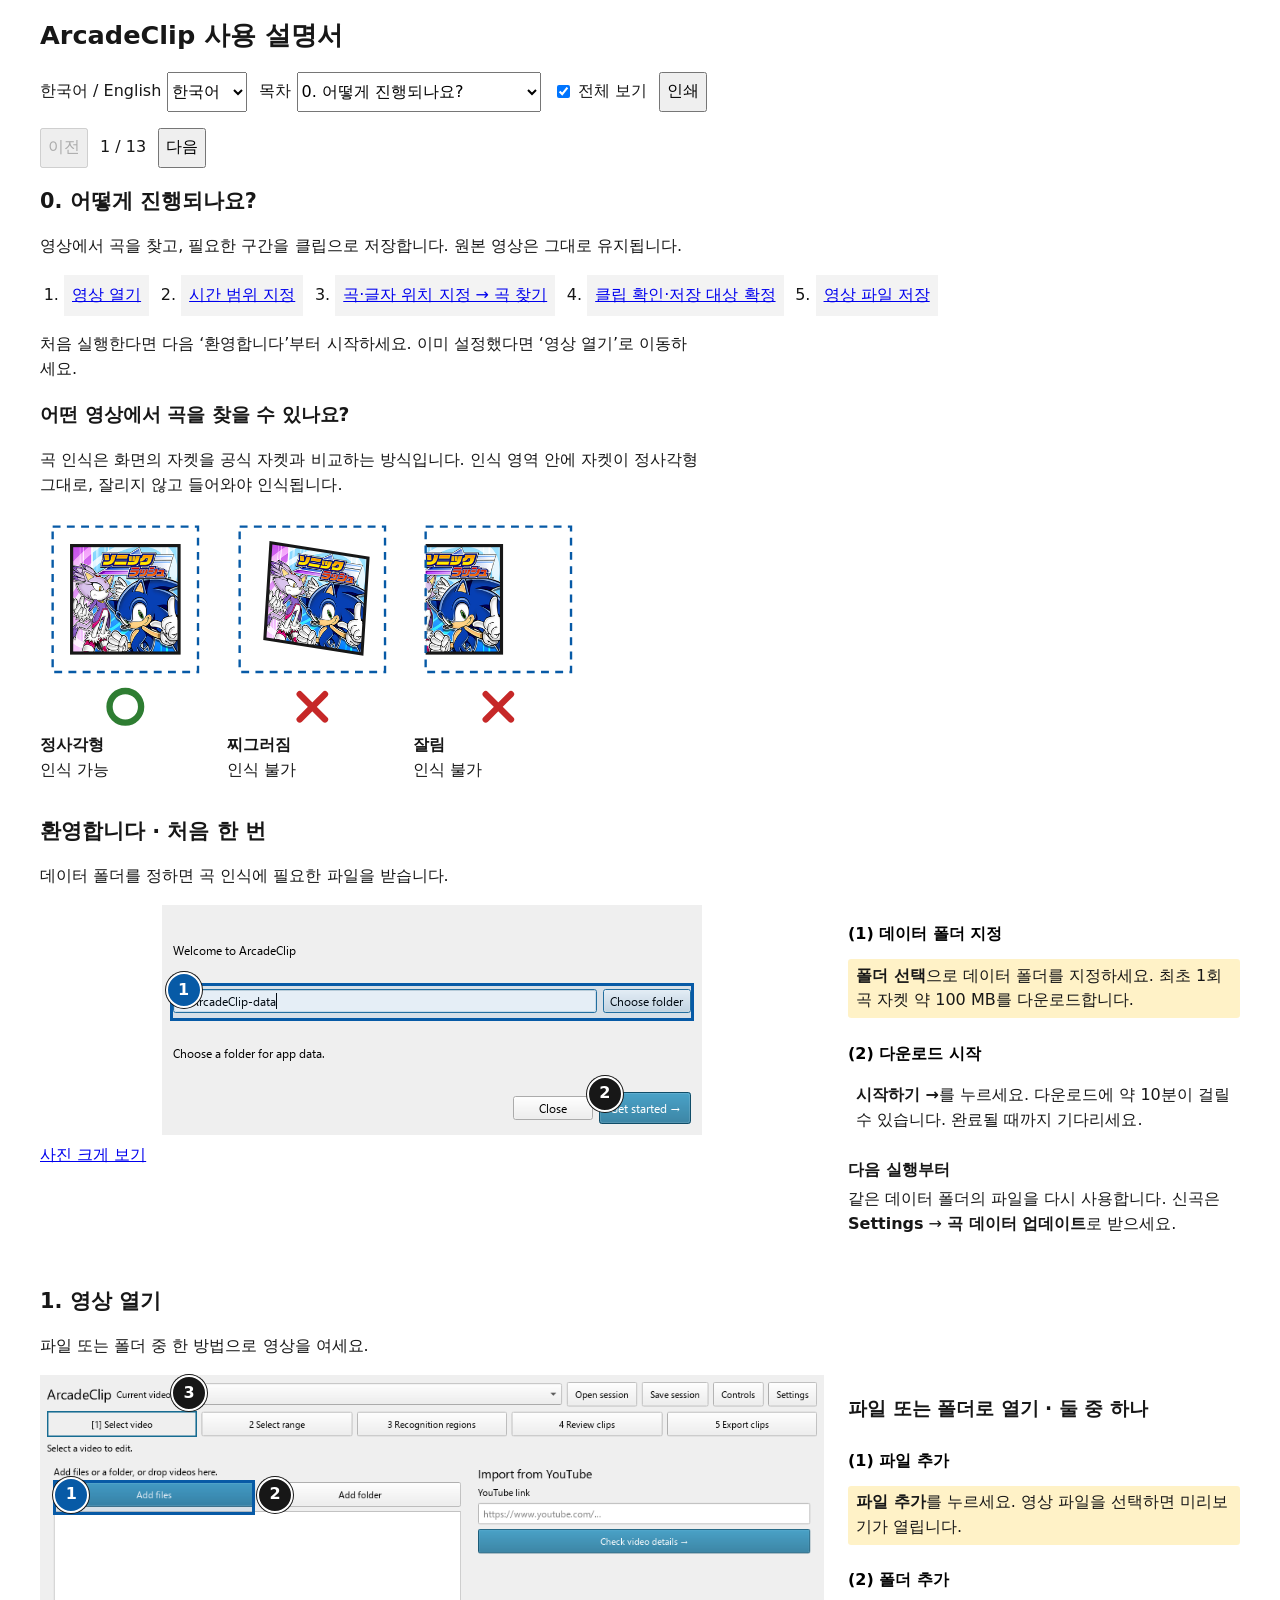
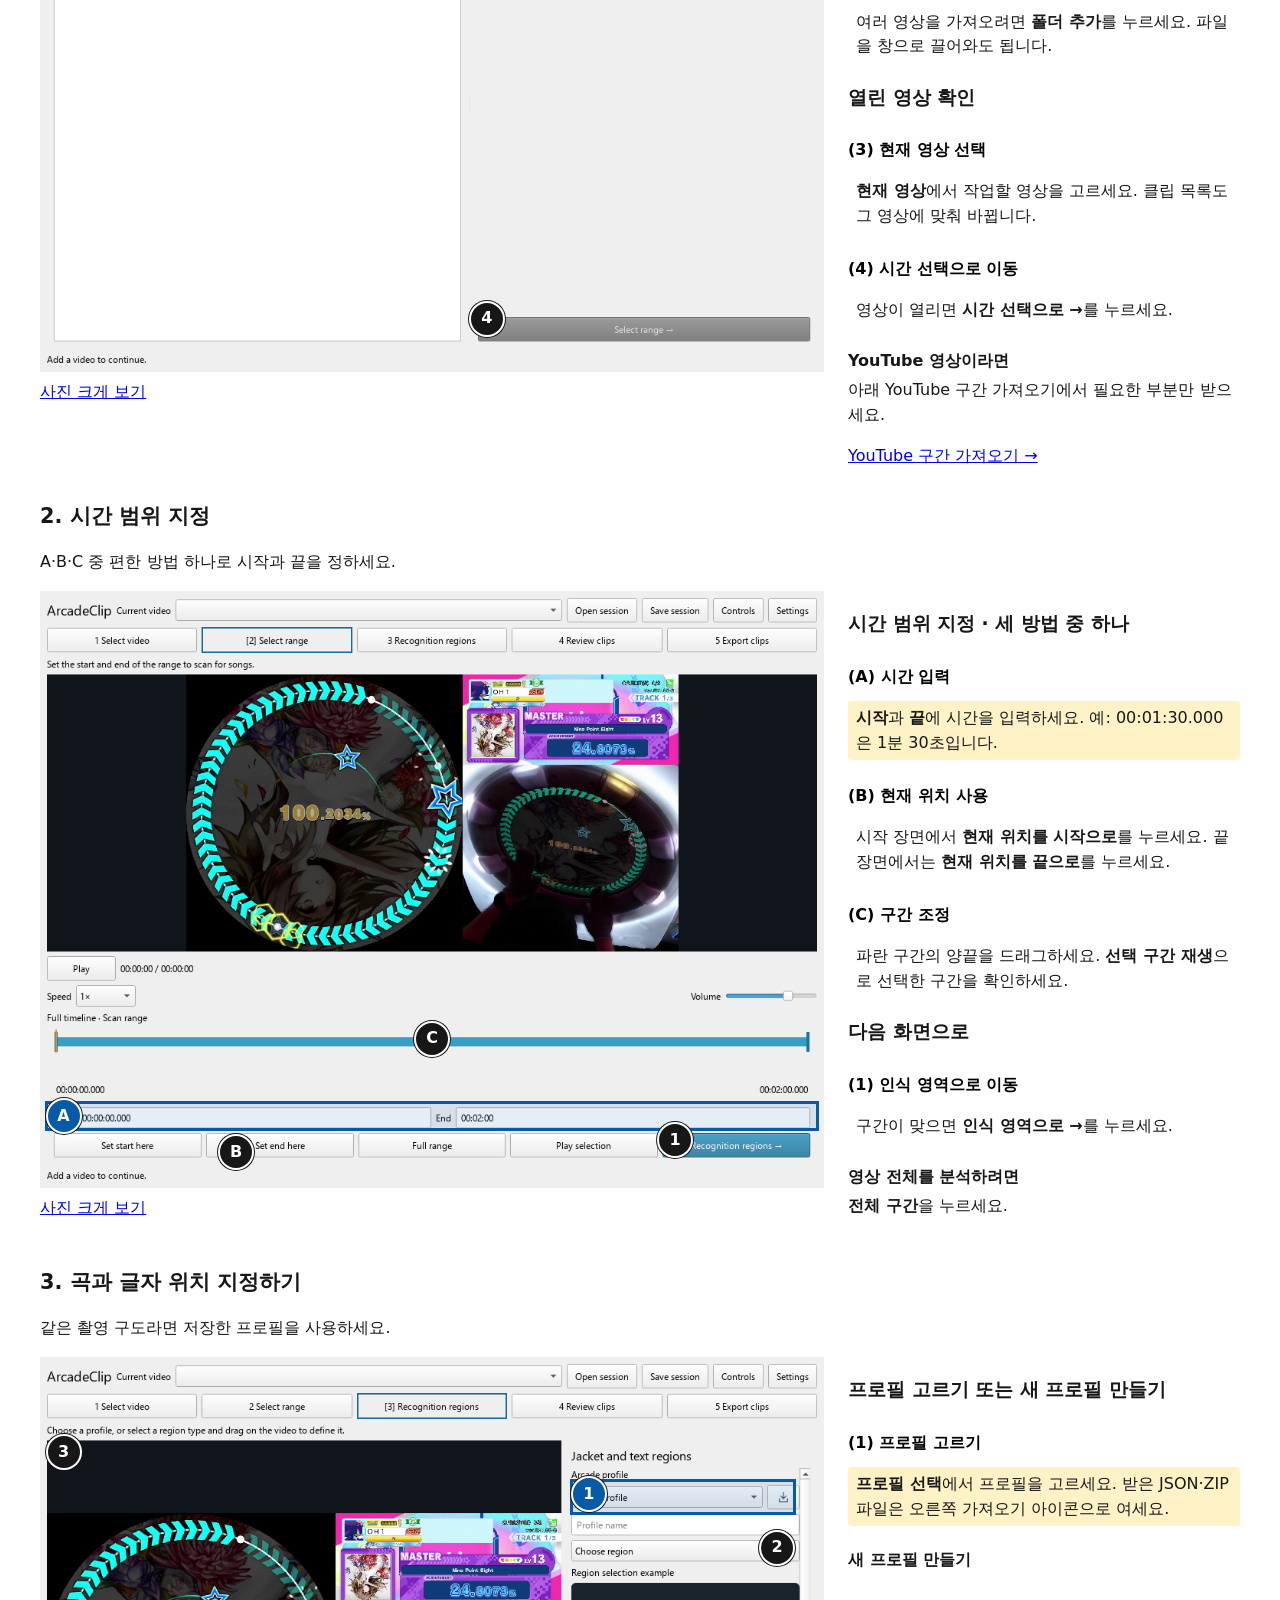
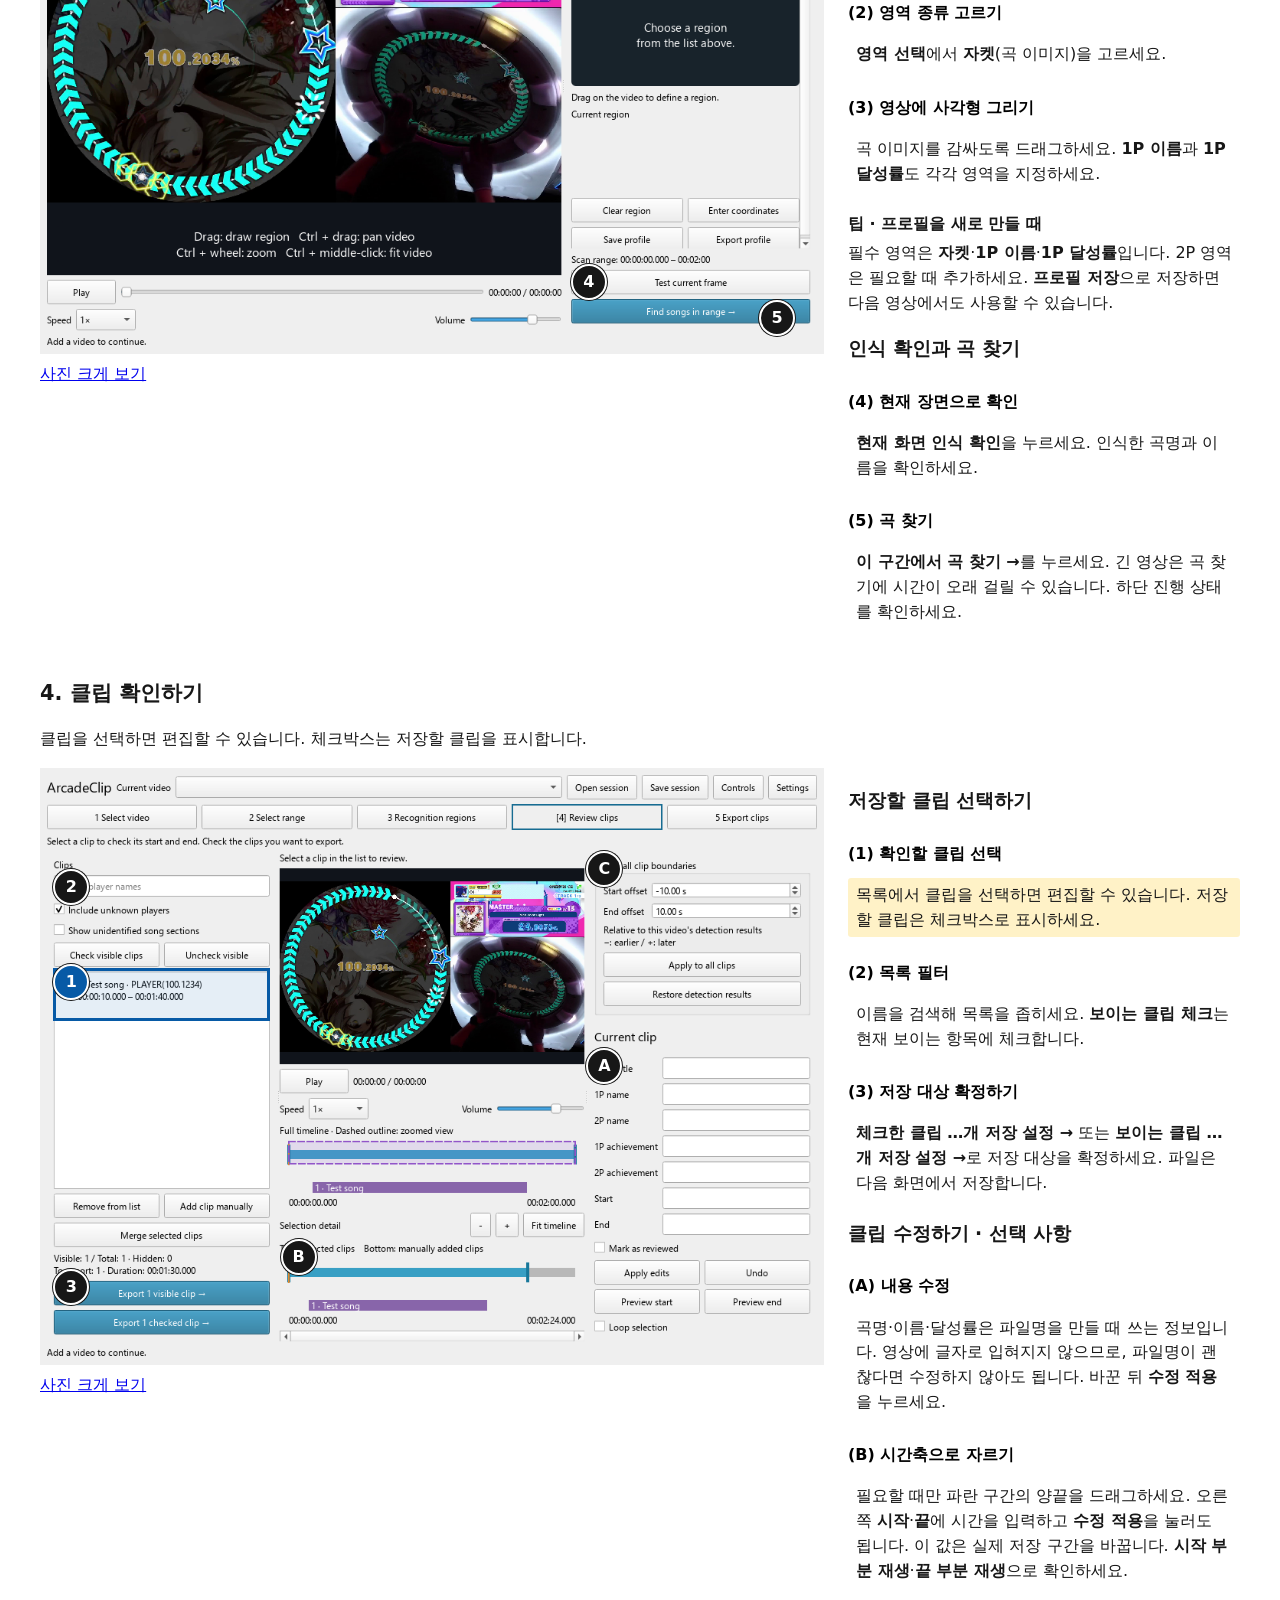
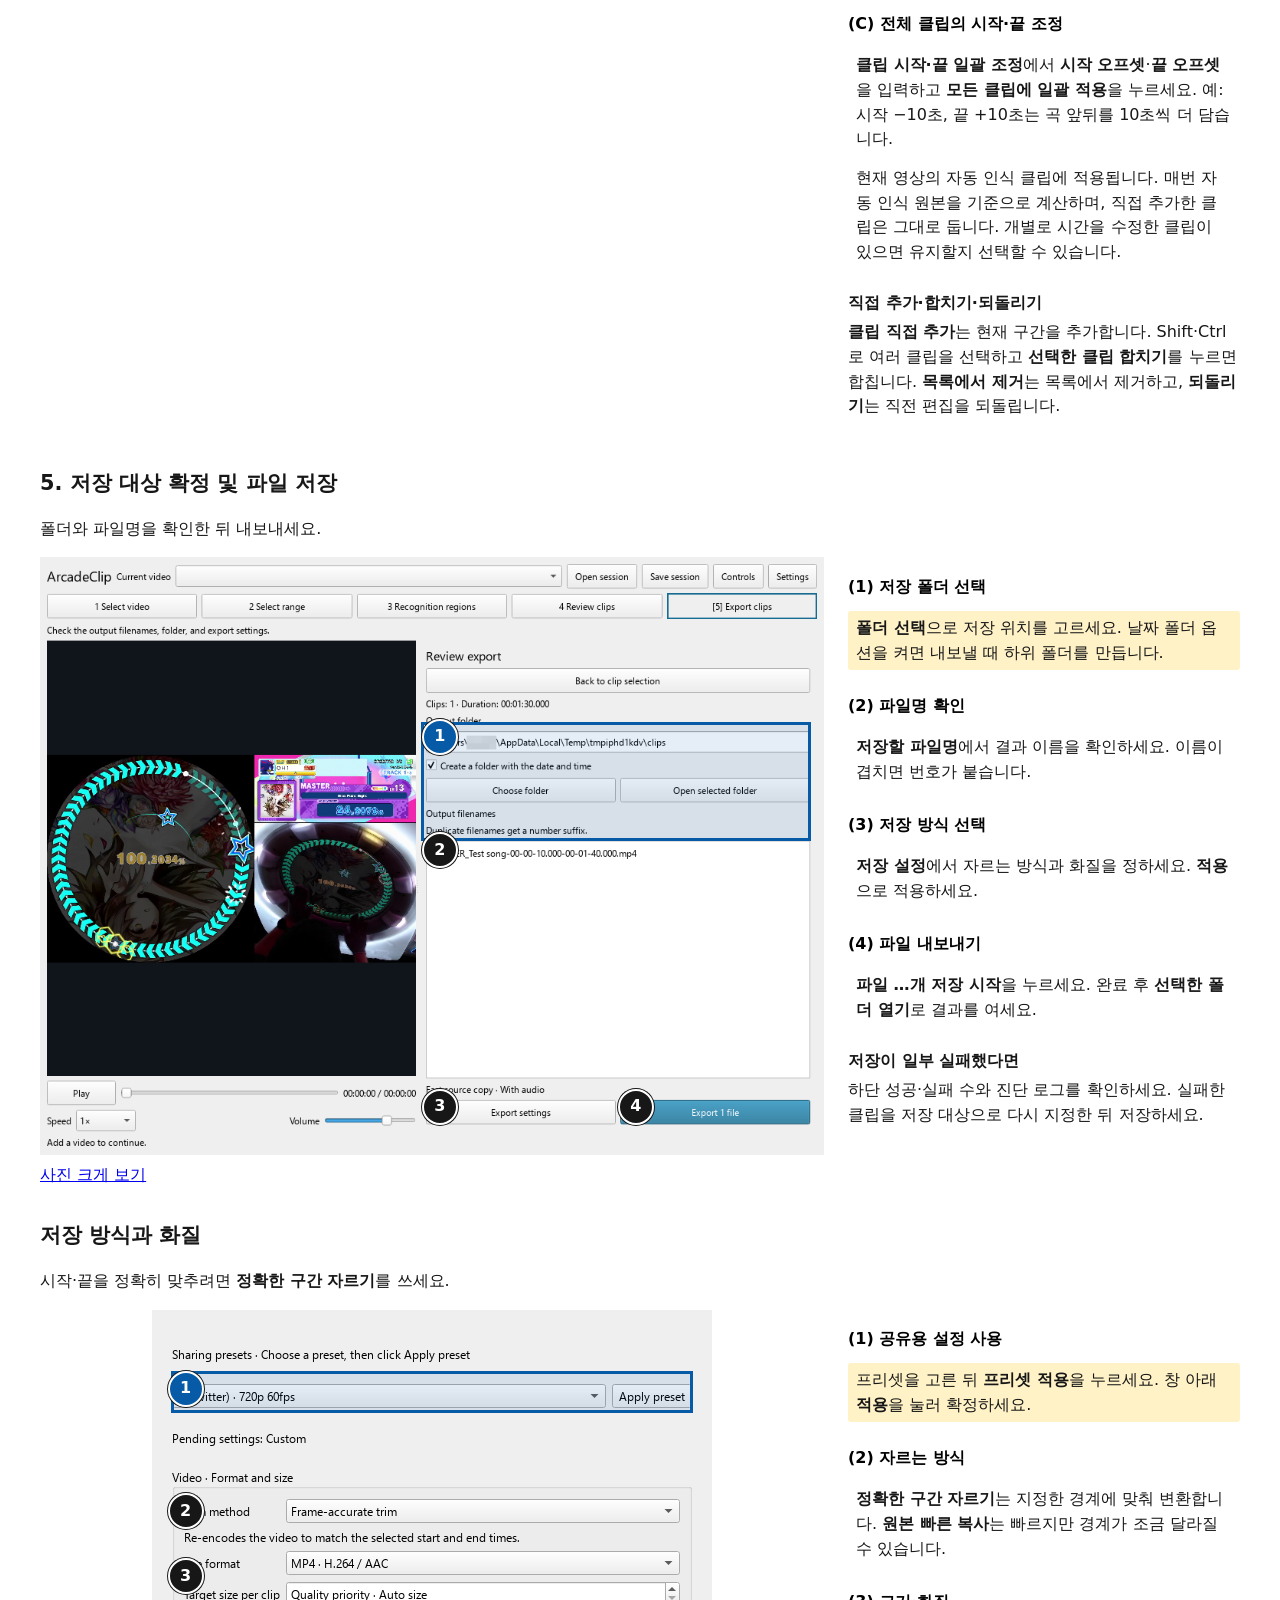
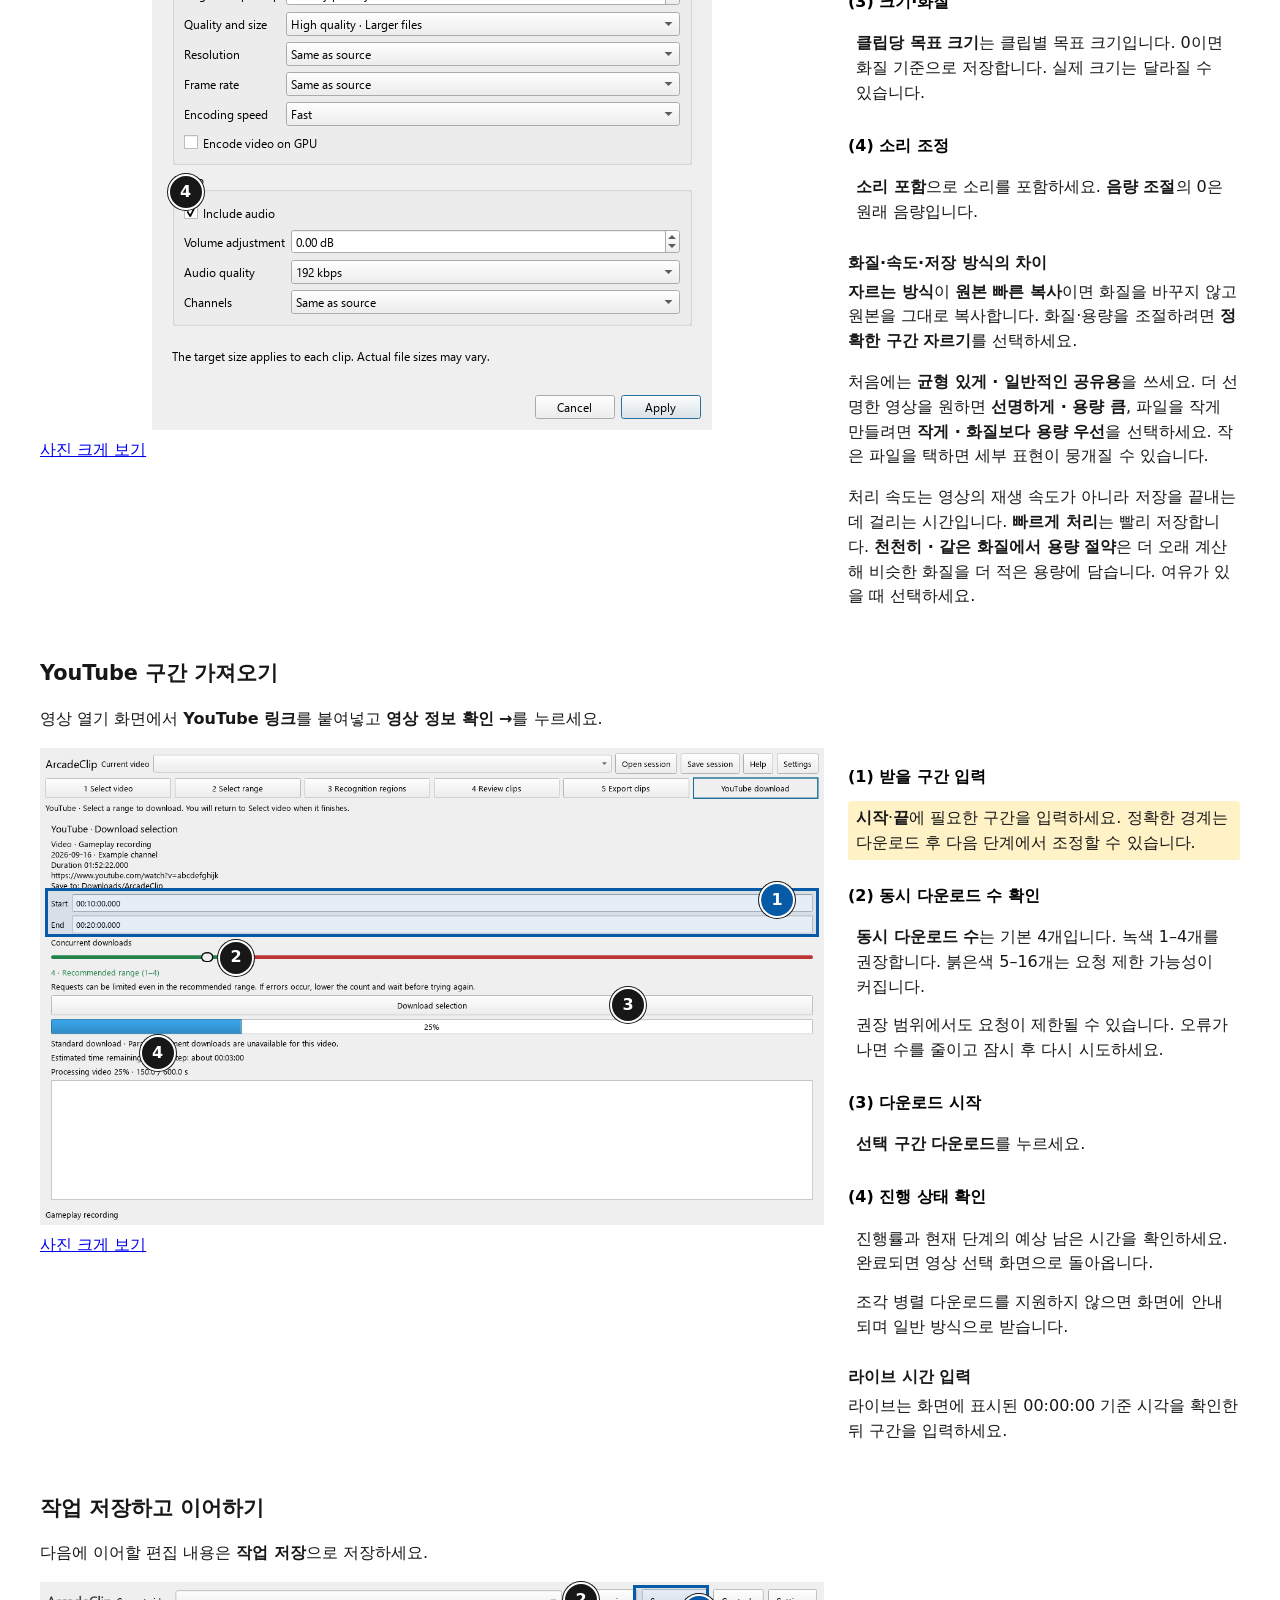
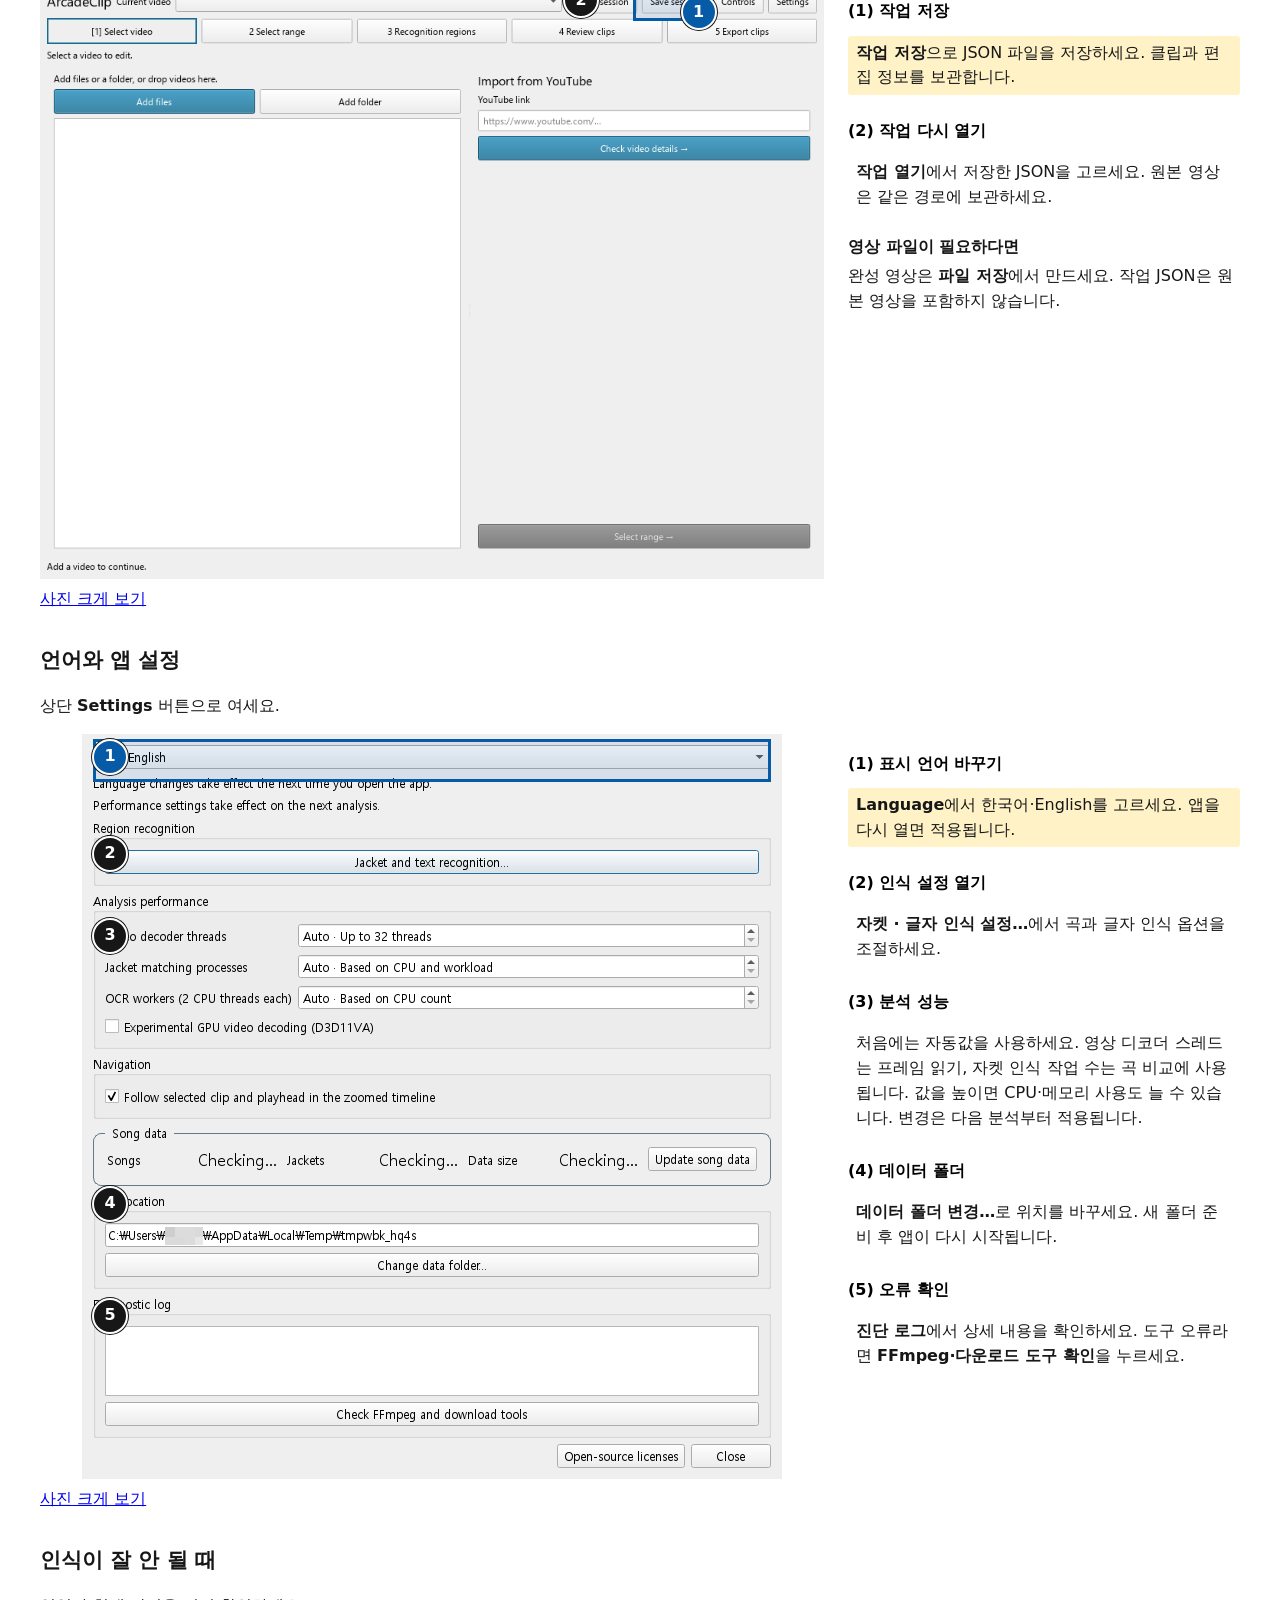
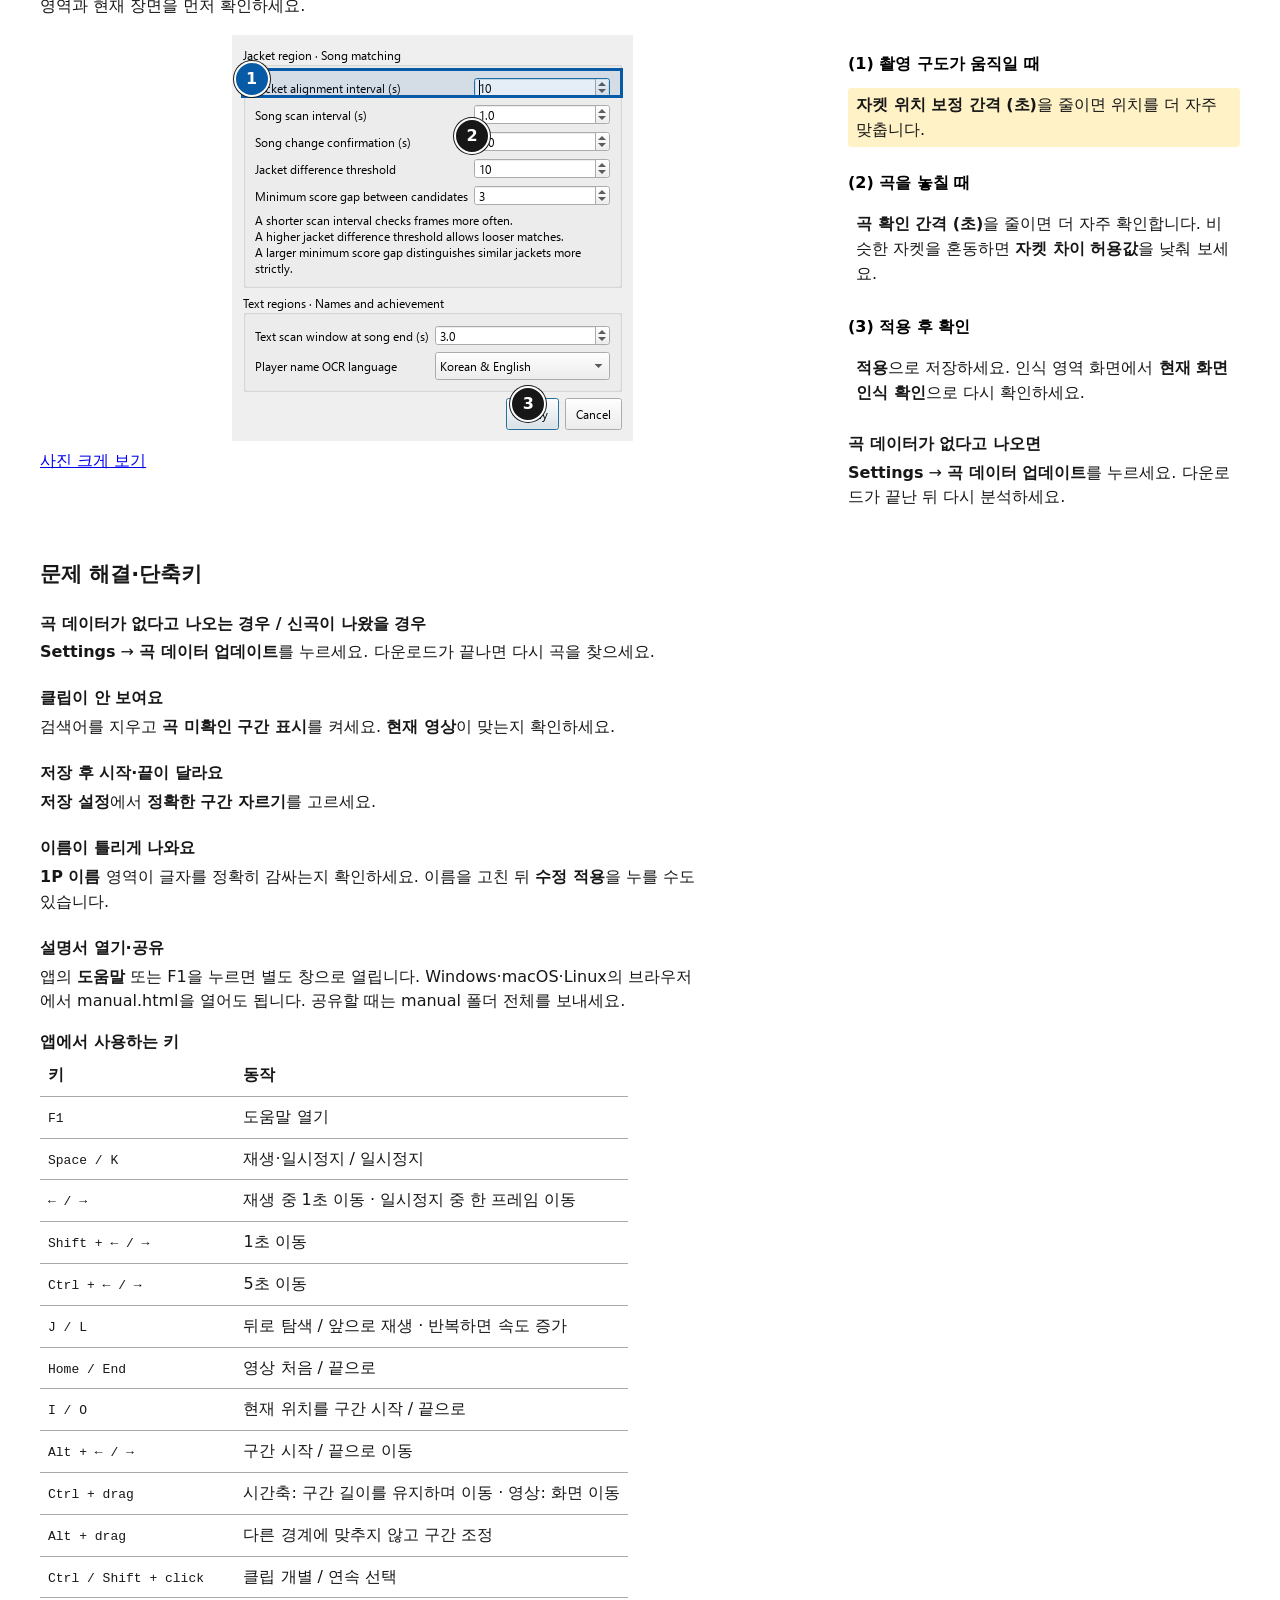
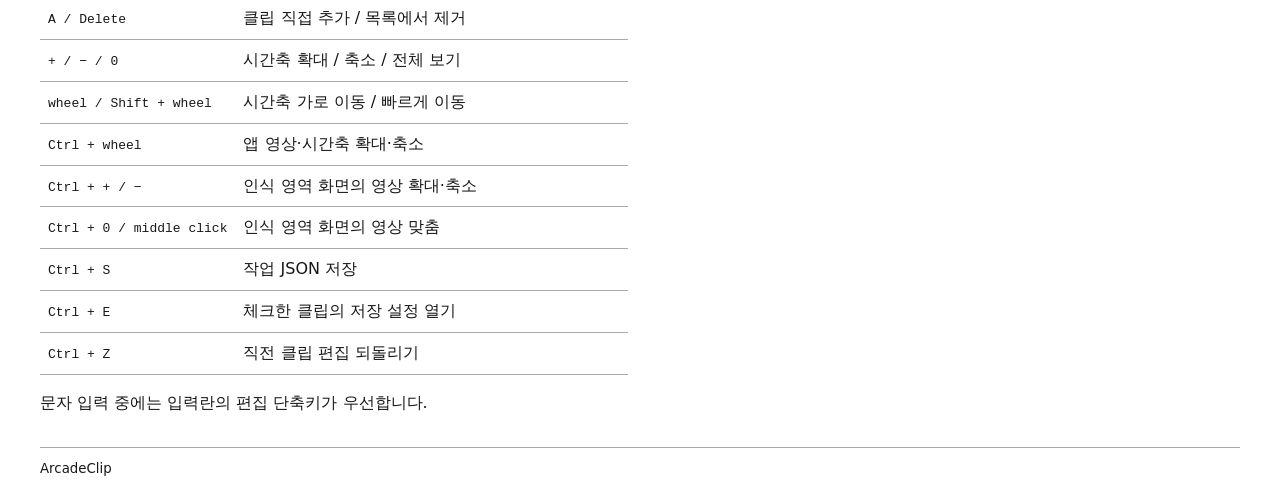
==== docs/manual/manual.html @ ce2447b6 "ArcadeClip: split a long maimai recording into one MP4 per song Finds each song by matching the jack" ====
<!doctype html><html lang="ko"><head><meta charset="utf-8"><meta name="viewport" content="width=device-width, initial-scale=1"><title>ArcadeClip 사용 설명서 / User guide</title><link rel="icon" href="icon.png"><link rel="stylesheet" href="guide.css"><script src="guide.js" defer></script></head><body>
<header><h1 data-ko="ArcadeClip 사용 설명서" data-en="ArcadeClip user guide">ArcadeClip 사용 설명서</h1>
<div id="tools" hidden><label>한국어 / English <select id="language"><option value="ko">한국어</option><option value="en">English</option></select></label> <label><span data-ko="목차" data-en="Contents">목차</span> <select id="topic"></select></label> <label><input type="checkbox" id="all" checked><span data-ko="전체 보기" data-en="Show all">전체 보기</span></label> <button id="print" data-ko="인쇄" data-en="Print">인쇄</button></div>
<nav id="navigation" hidden><button id="prev" data-ko="이전" data-en="Previous">이전</button> <span id="progress" aria-live="polite"></span> <button id="next" data-ko="다음" data-en="Next">다음</button></nav></header>
<noscript><p>한국어 설명 뒤에 English guide가 이어집니다. / The English guide follows the Korean guide.</p></noscript><main>
<section lang="ko" id="ko" aria-label="한국어 설명서">
<article id="ko-overview" data-topic="overview"><h2 tabindex="-1">0. 어떻게 진행되나요?</h2><p>영상에서 곡을 찾고, 필요한 구간을 클립으로 저장합니다. 원본 영상은 그대로 유지됩니다.</p><ol class="flow">
<li><a data-topic-link="video" href="#ko/video/1">영상 열기</a></li>
<li><a data-topic-link="range" href="#ko/range/1">시간 범위 지정</a></li>
<li><a data-topic-link="regions" href="#ko/regions/1">곡·글자 위치 지정 → 곡 찾기</a></li>
<li><a data-topic-link="review" href="#ko/review/1">클립 확인·저장 대상 확정</a></li>
<li><a data-topic-link="export" href="#ko/export/1">영상 파일 저장</a></li>
</ol><p>처음 실행한다면 다음 ‘환영합니다’부터 시작하세요. 이미 설정했다면 ‘영상 열기’로 이동하세요.</p>
<h3>어떤 영상에서 곡을 찾을 수 있나요?</h3>
<p>곡 인식은 화면의 자켓을 공식 자켓과 비교하는 방식입니다. 인식 영역 안에 자켓이 정사각형 그대로, 잘리지 않고 들어와야 인식됩니다.</p>
<ul class="cases">
<li><figure><svg viewBox="0 0 108 136" role="img" aria-labelledby="ko-fit-title"><title id="ko-fit-title">인식 영역 안에 정사각형으로 들어온 자켓</title><rect x="8" y="8" width="92" height="92" fill="none" stroke="#075aa6" stroke-width="1.5" stroke-dasharray="5 4"/><image href="jacket-example.png" x="20" y="20" width="68" height="68"/><rect x="20" y="20" width="68" height="68" fill="none" stroke="#171717" stroke-width="2"/><circle cx="54" cy="122" r="10" fill="none" stroke="#2e7d32" stroke-width="4"/></svg><figcaption><b>정사각형</b>인식 가능</figcaption></figure></li>
<li><figure><svg viewBox="0 0 108 136" role="img" aria-labelledby="ko-skew-title"><title id="ko-skew-title">가로세로 비율이 맞지 않아 찌그러진 자켓</title><rect x="8" y="8" width="92" height="92" fill="none" stroke="#075aa6" stroke-width="1.5" stroke-dasharray="5 4"/><g transform="matrix(0.96 0.15 -0.06 0.95 8 -6)"><image href="jacket-example.png" x="22" y="22" width="64" height="64" preserveAspectRatio="none"/><rect x="22" y="22" width="64" height="64" fill="none" stroke="#171717" stroke-width="2"/></g><g stroke="#c62828" stroke-width="4" stroke-linecap="round"><line x1="46" y1="114" x2="62" y2="130"/><line x1="62" y1="114" x2="46" y2="130"/></g></svg><figcaption><b>찌그러짐</b>인식 불가</figcaption></figure></li>
<li><figure><svg viewBox="0 0 108 136" role="img" aria-labelledby="ko-cut-title"><title id="ko-cut-title">인식 영역 밖으로 나가 잘린 자켓</title><defs><clipPath id="ko-region-clip"><rect x="8" y="8" width="92" height="92"/></clipPath></defs><g clip-path="url(#ko-region-clip)"><image href="jacket-example.png" x="-12" y="20" width="68" height="68"/><rect x="-12" y="20" width="68" height="68" fill="none" stroke="#171717" stroke-width="2"/></g><rect x="8" y="8" width="92" height="92" fill="none" stroke="#075aa6" stroke-width="1.5" stroke-dasharray="5 4"/><g stroke="#c62828" stroke-width="4" stroke-linecap="round"><line x1="46" y1="114" x2="62" y2="130"/><line x1="62" y1="114" x2="46" y2="130"/></g></svg><figcaption><b>잘림</b>인식 불가</figcaption></figure></li>
</ul></article>
<article id="ko-welcome" data-topic="welcome"><h2 tabindex="-1">환영합니다 · 처음 한 번</h2><p>데이터 폴더를 정하면 곡 인식에 필요한 파일을 받습니다.</p><div class="walkthrough"><figure><div class="shot" style="max-width:540px"><img src="images/welcome.png" width="540" height="230" alt="환영합니다 · 처음 한 번 — English UI"><div class="highlight" hidden aria-hidden="true"></div>
<a class="hotspot" href="#ko-welcome-1" data-point="1" data-box="2,35,96,14" style="left:4%;top:37%" aria-label="1. 데이터 폴더 지정">1</a>
<a class="hotspot" href="#ko-welcome-2" data-point="2" data-box="80,80,18,16" style="left:82%;top:82%" aria-label="2. 다운로드 시작">2</a>
</div><figcaption><a href="images/welcome.png" target="_blank" rel="noopener">사진 크게 보기</a></figcaption></figure><div class="instructions">
<section class="point" id="ko-welcome-1"><button class="point-select" data-point="1">(1) 데이터 폴더 지정</button><p><b data-msgid="폴더 선택">폴더 선택</b>으로 데이터 폴더를 지정하세요. 최초 1회 곡 자켓 약 100 MB를 다운로드합니다.</p></section>
<section class="point" id="ko-welcome-2"><button class="point-select" data-point="2">(2) 다운로드 시작</button><p><b data-msgid="시작하기 →">시작하기 →</b>를 누르세요. 다운로드에 약 10분이 걸릴 수 있습니다. 완료될 때까지 기다리세요.</p></section>
<aside class="extra"><h4>다음 실행부터</h4><p>같은 데이터 폴더의 파일을 다시 사용합니다. 신곡은 <b data-msgid="Settings">Settings</b> → <b data-msgid="곡 데이터 업데이트">곡 데이터 업데이트</b>로 받으세요.</p></aside>
</div></div></article>
<article id="ko-video" data-topic="video"><h2 tabindex="-1">1. 영상 열기</h2><p>파일 또는 폴더 중 한 방법으로 영상을 여세요.</p><div class="walkthrough"><figure><div class="shot" style="max-width:1024px"><img src="images/video.png" width="1024" height="780" alt="1. 영상 열기 — English UI"><div class="highlight" hidden aria-hidden="true"></div>
<a class="hotspot" href="#ko-video-1" data-point="1" data-box="2,18,25,5" style="left:4%;top:20%" aria-label="1. 파일 추가">1</a>
<a class="hotspot" href="#ko-video-2" data-point="2" data-box="28,18,26,5" style="left:30%;top:20%" aria-label="2. 폴더 추가">2</a>
<a class="hotspot" href="#ko-video-3" data-point="3" data-box="17,1,50,5" style="left:19%;top:3%" aria-label="3. 현재 영상 선택">3</a>
<a class="hotspot" href="#ko-video-4" data-point="4" data-box="55,89,43,7" style="left:57%;top:91%" aria-label="4. 시간 선택으로 이동">4</a>
</div><figcaption><a href="images/video.png" target="_blank" rel="noopener">사진 크게 보기</a></figcaption></figure><div class="instructions">
<h3>파일 또는 폴더로 열기 · 둘 중 하나</h3>
<section class="point" id="ko-video-1"><button class="point-select" data-point="1">(1) 파일 추가</button><p><b data-msgid="파일 추가">파일 추가</b>를 누르세요. 영상 파일을 선택하면 미리보기가 열립니다.</p></section>
<section class="point" id="ko-video-2"><button class="point-select" data-point="2">(2) 폴더 추가</button><p>여러 영상을 가져오려면 <b data-msgid="폴더 추가">폴더 추가</b>를 누르세요. 파일을 창으로 끌어와도 됩니다.</p></section>
<h3>열린 영상 확인</h3>
<section class="point" id="ko-video-3"><button class="point-select" data-point="3">(3) 현재 영상 선택</button><p><b data-msgid="현재 영상">현재 영상</b>에서 작업할 영상을 고르세요. 클립 목록도 그 영상에 맞춰 바뀝니다.</p></section>
<section class="point" id="ko-video-4"><button class="point-select" data-point="4">(4) 시간 선택으로 이동</button><p>영상이 열리면 <b data-msgid="시간 선택으로 →">시간 선택으로 →</b>를 누르세요.</p></section>
<aside class="extra"><h4>YouTube 영상이라면</h4><p>아래 YouTube 구간 가져오기에서 필요한 부분만 받으세요.</p></aside>
<a data-topic-link="youtube" href="#ko/youtube/1">YouTube 구간 가져오기 →</a>
</div></div></article>
<article id="ko-range" data-topic="range"><h2 tabindex="-1">2. 시간 범위 지정</h2><p>A·B·C 중 편한 방법 하나로 시작과 끝을 정하세요.</p><div class="walkthrough"><figure><div class="shot" style="max-width:1024px"><img src="images/range.png" width="1024" height="780" alt="2. 시간 범위 지정 — English UI"><div class="highlight" hidden aria-hidden="true"></div>
<a class="hotspot" href="#ko-range-1" data-point="1" data-box="1,86,98,4" style="left:3%;top:88%" aria-label="A. 시간 입력">A</a>
<a class="hotspot" href="#ko-range-2" data-point="2" data-box="1,90,39,6" style="left:25%;top:94%" aria-label="B. 현재 위치 사용">B</a>
<a class="hotspot" href="#ko-range-3" data-point="3" data-box="1,73,98,5" style="left:50%;top:75%" aria-label="C. 구간 조정">C</a>
<a class="hotspot" href="#ko-range-4" data-point="4" data-box="79,90,20,6" style="left:81%;top:92%" aria-label="1. 인식 영역으로 이동">1</a>
</div><figcaption><a href="images/range.png" target="_blank" rel="noopener">사진 크게 보기</a></figcaption></figure><div class="instructions">
<h3>시간 범위 지정 · 세 방법 중 하나</h3>
<section class="point" id="ko-range-1"><button class="point-select" data-point="1">(A) 시간 입력</button><p><b data-msgid="시작">시작</b>과 <b data-msgid="끝">끝</b>에 시간을 입력하세요. 예: 00:01:30.000은 1분 30초입니다.</p></section>
<section class="point" id="ko-range-2"><button class="point-select" data-point="2">(B) 현재 위치 사용</button><p>시작 장면에서 <b data-msgid="현재 위치를 시작으로">현재 위치를 시작으로</b>를 누르세요. 끝 장면에서는 <b data-msgid="현재 위치를 끝으로">현재 위치를 끝으로</b>를 누르세요.</p></section>
<section class="point" id="ko-range-3"><button class="point-select" data-point="3">(C) 구간 조정</button><p>파란 구간의 양끝을 드래그하세요. <b data-msgid="선택 구간 재생">선택 구간 재생</b>으로 선택한 구간을 확인하세요.</p></section>
<h3>다음 화면으로</h3>
<section class="point" id="ko-range-4"><button class="point-select" data-point="4">(1) 인식 영역으로 이동</button><p>구간이 맞으면 <b data-msgid="인식 영역으로 →">인식 영역으로 →</b>를 누르세요.</p></section>
<aside class="extra"><h4>영상 전체를 분석하려면</h4><p><b data-msgid="전체 구간">전체 구간</b>을 누르세요.</p></aside>
</div></div></article>
<article id="ko-regions" data-topic="regions"><h2 tabindex="-1">3. 곡과 글자 위치 지정하기</h2><p>같은 촬영 구도라면 저장한 프로필을 사용하세요.</p><div class="walkthrough"><figure><div class="shot" style="max-width:1024px"><img src="images/regions.png" width="1024" height="780" alt="3. 곡과 글자 위치 지정하기 — English UI"><div class="highlight" hidden aria-hidden="true"></div>
<a class="hotspot" href="#ko-regions-1" data-point="1" data-box="68,21,28,5" style="left:70%;top:23%" aria-label="1. 프로필 고르기">1</a>
<a class="hotspot" href="#ko-regions-2" data-point="2" data-box="68,30,28,5" style="left:94%;top:32%" aria-label="2. 영역 종류 고르기">2</a>
<a class="hotspot" href="#ko-regions-3" data-point="3" data-box="1,14,65,72" style="left:3%;top:16%" aria-label="3. 영상에 사각형 그리기">3</a>
<a class="hotspot" href="#ko-regions-4" data-point="4" data-box="68,86,30,4" style="left:70%;top:88%" aria-label="4. 현재 장면으로 확인">4</a>
<a class="hotspot" href="#ko-regions-5" data-point="5" data-box="68,90,30,6" style="left:94%;top:94%" aria-label="5. 곡 찾기">5</a>
</div><figcaption><a href="images/regions.png" target="_blank" rel="noopener">사진 크게 보기</a></figcaption></figure><div class="instructions">
<h3>프로필 고르기 또는 새 프로필 만들기</h3>
<section class="point" id="ko-regions-1"><button class="point-select" data-point="1">(1) 프로필 고르기</button><p><b data-msgid="프로필 선택">프로필 선택</b>에서 프로필을 고르세요. 받은 JSON·ZIP 파일은 오른쪽 가져오기 아이콘으로 여세요.</p></section>
<h4>새 프로필 만들기</h4>
<section class="point" id="ko-regions-2"><button class="point-select" data-point="2">(2) 영역 종류 고르기</button><p><b data-msgid="영역 선택">영역 선택</b>에서 <b data-msgid="자켓">자켓</b>(곡 이미지)을 고르세요.</p></section>
<section class="point" id="ko-regions-3"><button class="point-select" data-point="3">(3) 영상에 사각형 그리기</button><p>곡 이미지를 감싸도록 드래그하세요. <b data-msgid="1P 이름">1P 이름</b>과 <b data-msgid="1P 달성률">1P 달성률</b>도 각각 영역을 지정하세요.</p></section>
<aside class="extra"><h4>팁 · 프로필을 새로 만들 때</h4><p>필수 영역은 <b data-msgid="자켓">자켓</b>·<b data-msgid="1P 이름">1P 이름</b>·<b data-msgid="1P 달성률">1P 달성률</b>입니다. 2P 영역은 필요할 때 추가하세요. <b data-msgid="프로필 저장">프로필 저장</b>으로 저장하면 다음 영상에서도 사용할 수 있습니다.</p></aside>
<h3>인식 확인과 곡 찾기</h3>
<section class="point" id="ko-regions-4"><button class="point-select" data-point="4">(4) 현재 장면으로 확인</button><p><b data-msgid="현재 화면 인식 확인">현재 화면 인식 확인</b>을 누르세요. 인식한 곡명과 이름을 확인하세요.</p></section>
<section class="point" id="ko-regions-5"><button class="point-select" data-point="5">(5) 곡 찾기</button><p><b data-msgid="이 구간에서 곡 찾기 →">이 구간에서 곡 찾기 →</b>를 누르세요. 긴 영상은 곡 찾기에 시간이 오래 걸릴 수 있습니다. 하단 진행 상태를 확인하세요.</p></section>
</div></div></article>
<article id="ko-review" data-topic="review"><h2 tabindex="-1">4. 클립 확인하기</h2><p>클립을 선택하면 편집할 수 있습니다. 체크박스는 저장할 클립을 표시합니다.</p><div class="walkthrough"><figure><div class="shot" style="max-width:1024px"><img src="images/review.png" width="1024" height="780" alt="4. 클립 확인하기 — English UI"><div class="highlight" hidden aria-hidden="true"></div>
<a class="hotspot" href="#ko-review-1" data-point="1" data-box="2,34,27,8" style="left:4%;top:36%" aria-label="1. 확인할 클립 선택">1</a>
<a class="hotspot" href="#ko-review-2" data-point="2" data-box="2,18,27,15" style="left:4%;top:20%" aria-label="2. 목록 필터">2</a>
<a class="hotspot" href="#ko-review-3" data-point="3" data-box="2,85,27,10" style="left:4%;top:87%" aria-label="3. 저장 대상 확정하기">3</a>
<a class="hotspot" href="#ko-review-4" data-point="4" data-box="70,48,28,43" style="left:72%;top:50%" aria-label="A. 내용 수정">A</a>
<a class="hotspot" href="#ko-review-5" data-point="5" data-box="31,80,38,15" style="left:33%;top:82%" aria-label="B. 시간축으로 자르기">B</a>
<a class="hotspot" href="#ko-review-6" data-point="6" data-box="70,15,28,27" style="left:72%;top:17%" aria-label="C. 전체 클립의 시작·끝 조정">C</a>
</div><figcaption><a href="images/review.png" target="_blank" rel="noopener">사진 크게 보기</a></figcaption></figure><div class="instructions">
<h3>저장할 클립 선택하기</h3>
<section class="point" id="ko-review-1"><button class="point-select" data-point="1">(1) 확인할 클립 선택</button><p>목록에서 클립을 선택하면 편집할 수 있습니다. 저장할 클립은 체크박스로 표시하세요.</p></section>
<section class="point" id="ko-review-2"><button class="point-select" data-point="2">(2) 목록 필터</button><p>이름을 검색해 목록을 좁히세요. <b data-msgid="보이는 클립 체크">보이는 클립 체크</b>는 현재 보이는 항목에 체크합니다.</p></section>
<section class="point" id="ko-review-3"><button class="point-select" data-point="3">(3) 저장 대상 확정하기</button><p><b data-msgid="체크한 클립 {count}개 저장 설정 →">체크한 클립 …개 저장 설정 →</b> 또는 <b data-msgid="보이는 클립 {count}개 저장 설정 →">보이는 클립 …개 저장 설정 →</b>로 저장 대상을 확정하세요. 파일은 다음 화면에서 저장합니다.</p></section>
<h3>클립 수정하기 · 선택 사항</h3>
<section class="point" id="ko-review-4"><button class="point-select" data-point="4">(A) 내용 수정</button><p>곡명·이름·달성률은 파일명을 만들 때 쓰는 정보입니다. 영상에 글자로 입혀지지 않으므로, 파일명이 괜찮다면 수정하지 않아도 됩니다. 바꾼 뒤 <b data-msgid="수정 적용">수정 적용</b>을 누르세요.</p></section>
<section class="point" id="ko-review-5"><button class="point-select" data-point="5">(B) 시간축으로 자르기</button><p>필요할 때만 파란 구간의 양끝을 드래그하세요. 오른쪽 <b data-msgid="시작">시작</b>·<b data-msgid="끝">끝</b>에 시간을 입력하고 <b data-msgid="수정 적용">수정 적용</b>을 눌러도 됩니다. 이 값은 실제 저장 구간을 바꿉니다. <b data-msgid="시작 부분 재생">시작 부분 재생</b>·<b data-msgid="끝 부분 재생">끝 부분 재생</b>으로 확인하세요.</p></section>
<section class="point" id="ko-review-6"><button class="point-select" data-point="6">(C) 전체 클립의 시작·끝 조정</button><p><b data-msgid="클립 시작·끝 일괄 조정">클립 시작·끝 일괄 조정</b>에서 <b data-msgid="시작 오프셋">시작 오프셋</b>·<b data-msgid="끝 오프셋">끝 오프셋</b>을 입력하고 <b data-msgid="모든 클립에 일괄 적용">모든 클립에 일괄 적용</b>을 누르세요. 예: 시작 −10초, 끝 +10초는 곡 앞뒤를 10초씩 더 담습니다.</p><p>현재 영상의 자동 인식 클립에 적용됩니다. 매번 자동 인식 원본을 기준으로 계산하며, 직접 추가한 클립은 그대로 둡니다. 개별로 시간을 수정한 클립이 있으면 유지할지 선택할 수 있습니다.</p></section>
<aside class="extra"><h4>직접 추가·합치기·되돌리기</h4><p><b data-msgid="클립 직접 추가">클립 직접 추가</b>는 현재 구간을 추가합니다. Shift·Ctrl로 여러 클립을 선택하고 <b data-msgid="선택한 클립 합치기">선택한 클립 합치기</b>를 누르면 합칩니다. <b data-msgid="목록에서 제거">목록에서 제거</b>는 목록에서 제거하고, <b data-msgid="되돌리기">되돌리기</b>는 직전 편집을 되돌립니다.</p></aside>
</div></div></article>
<article id="ko-export" data-topic="export"><h2 tabindex="-1">5. 저장 대상 확정 및 파일 저장</h2><p>폴더와 파일명을 확인한 뒤 내보내세요.</p><div class="walkthrough"><figure><div class="shot" style="max-width:1024px"><img src="images/export.png" width="1024" height="780" alt="5. 저장 대상 확정 및 파일 저장 — English UI"><div class="highlight" hidden aria-hidden="true"></div>
<a class="hotspot" href="#ko-export-1" data-point="1" data-box="49,28,49,19" style="left:51%;top:30%" aria-label="1. 저장 폴더 선택">1</a>
<a class="hotspot" href="#ko-export-2" data-point="2" data-box="49,47,49,40" style="left:51%;top:49%" aria-label="2. 파일명 확인">2</a>
<a class="hotspot" href="#ko-export-3" data-point="3" data-box="49,90,24,6" style="left:51%;top:92%" aria-label="3. 저장 방식 선택">3</a>
<a class="hotspot" href="#ko-export-4" data-point="4" data-box="74,90,24,6" style="left:76%;top:92%" aria-label="4. 파일 내보내기">4</a>
</div><figcaption><a href="images/export.png" target="_blank" rel="noopener">사진 크게 보기</a></figcaption></figure><div class="instructions">
<section class="point" id="ko-export-1"><button class="point-select" data-point="1">(1) 저장 폴더 선택</button><p><b data-msgid="폴더 선택">폴더 선택</b>으로 저장 위치를 고르세요. 날짜 폴더 옵션을 켜면 내보낼 때 하위 폴더를 만듭니다.</p></section>
<section class="point" id="ko-export-2"><button class="point-select" data-point="2">(2) 파일명 확인</button><p><b data-msgid="저장할 파일명">저장할 파일명</b>에서 결과 이름을 확인하세요. 이름이 겹치면 번호가 붙습니다.</p></section>
<section class="point" id="ko-export-3"><button class="point-select" data-point="3">(3) 저장 방식 선택</button><p><b data-msgid="저장 설정">저장 설정</b>에서 자르는 방식과 화질을 정하세요. <b data-msgid="적용">적용</b>으로 적용하세요.</p></section>
<section class="point" id="ko-export-4"><button class="point-select" data-point="4">(4) 파일 내보내기</button><p><b data-msgid="파일 {count}개 저장 시작">파일 …개 저장 시작</b>을 누르세요. 완료 후 <b data-msgid="선택한 폴더 열기">선택한 폴더 열기</b>로 결과를 여세요.</p></section>
<aside class="extra"><h4>저장이 일부 실패했다면</h4><p>하단 성공·실패 수와 진단 로그를 확인하세요. 실패한 클립을 저장 대상으로 다시 지정한 뒤 저장하세요.</p></aside>
</div></div></article>
<article id="ko-encoding" data-topic="encoding"><h2 tabindex="-1">저장 방식과 화질</h2><p>시작·끝을 정확히 맞추려면 <b data-msgid="정확한 구간 자르기">정확한 구간 자르기</b>를 쓰세요.</p><div class="walkthrough"><figure><div class="shot" style="max-width:560px"><img src="images/encoding.png" width="560" height="720" alt="저장 방식과 화질 — English UI"><div class="highlight" hidden aria-hidden="true"></div>
<a class="hotspot" href="#ko-encoding-1" data-point="1" data-box="4,9,92,5" style="left:6%;top:11%" aria-label="1. 공유용 설정 사용">1</a>
<a class="hotspot" href="#ko-encoding-2" data-point="2" data-box="4,26,92,5" style="left:6%;top:28%" aria-label="2. 자르는 방식">2</a>
<a class="hotspot" href="#ko-encoding-3" data-point="3" data-box="4,35,92,27" style="left:6%;top:37%" aria-label="3. 크기·화질">3</a>
<a class="hotspot" href="#ko-encoding-4" data-point="4" data-box="4,65,92,21" style="left:6%;top:67%" aria-label="4. 소리 조정">4</a>
</div><figcaption><a href="images/encoding.png" target="_blank" rel="noopener">사진 크게 보기</a></figcaption></figure><div class="instructions">
<section class="point" id="ko-encoding-1"><button class="point-select" data-point="1">(1) 공유용 설정 사용</button><p>프리셋을 고른 뒤 <b data-msgid="프리셋 적용">프리셋 적용</b>을 누르세요. 창 아래 <b data-msgid="적용">적용</b>을 눌러 확정하세요.</p></section>
<section class="point" id="ko-encoding-2"><button class="point-select" data-point="2">(2) 자르는 방식</button><p><b data-msgid="정확한 구간 자르기">정확한 구간 자르기</b>는 지정한 경계에 맞춰 변환합니다. <b data-msgid="원본 빠른 복사">원본 빠른 복사</b>는 빠르지만 경계가 조금 달라질 수 있습니다.</p></section>
<section class="point" id="ko-encoding-3"><button class="point-select" data-point="3">(3) 크기·화질</button><p><b data-msgid="클립당 목표 크기">클립당 목표 크기</b>는 클립별 목표 크기입니다. 0이면 화질 기준으로 저장합니다. 실제 크기는 달라질 수 있습니다.</p></section>
<section class="point" id="ko-encoding-4"><button class="point-select" data-point="4">(4) 소리 조정</button><p><b data-msgid="소리 포함">소리 포함</b>으로 소리를 포함하세요. <b data-msgid="음량 조절">음량 조절</b>의 0은 원래 음량입니다.</p></section>
<aside class="extra"><h4>화질·속도·저장 방식의 차이</h4><p><b data-msgid="자르는 방식">자르는 방식</b>이 <b data-msgid="원본 빠른 복사">원본 빠른 복사</b>이면 화질을 바꾸지 않고 원본을 그대로 복사합니다. 화질·용량을 조절하려면 <b data-msgid="정확한 구간 자르기">정확한 구간 자르기</b>를 선택하세요.</p><p>처음에는 <b data-msgid="균형 있게 · 일반적인 공유용">균형 있게 · 일반적인 공유용</b>을 쓰세요. 더 선명한 영상을 원하면 <b data-msgid="선명하게 · 용량 큼">선명하게 · 용량 큼</b>, 파일을 작게 만들려면 <b data-msgid="작게 · 화질보다 용량 우선">작게 · 화질보다 용량 우선</b>을 선택하세요. 작은 파일을 택하면 세부 표현이 뭉개질 수 있습니다.</p><p>처리 속도는 영상의 재생 속도가 아니라 저장을 끝내는 데 걸리는 시간입니다. <b data-msgid="빠르게 처리">빠르게 처리</b>는 빨리 저장합니다. <b data-msgid="천천히 · 같은 화질에서 용량 절약">천천히 · 같은 화질에서 용량 절약</b>은 더 오래 계산해 비슷한 화질을 더 적은 용량에 담습니다. 여유가 있을 때 선택하세요.</p></aside>
</div></div></article>
<article id="ko-youtube" data-topic="youtube"><h2 tabindex="-1">YouTube 구간 가져오기</h2><p>영상 열기 화면에서 <b data-msgid="YouTube 링크">YouTube 링크</b>를 붙여넣고 <b data-msgid="영상 정보 확인 →">영상 정보 확인 →</b>를 누르세요.</p><div class="walkthrough"><figure><div class="shot" style="max-width:1280px"><img src="images/youtube-download.png" width="1280" height="780" alt="YouTube 구간 가져오기 — English UI"><div class="highlight" hidden aria-hidden="true"></div>
<a class="hotspot" href="#ko-youtube-1" data-point="1" data-box="1,30,98,9" style="left:94%;top:32%" aria-label="1. 받을 구간 입력">1</a>
<a class="hotspot" href="#ko-youtube-2" data-point="2" data-box="1,40,98,8" style="left:25%;top:44%" aria-label="2. 동시 다운로드 수 확인">2</a>
<a class="hotspot" href="#ko-youtube-3" data-point="3" data-box="1,51,98,5" style="left:75%;top:54%" aria-label="3. 다운로드 시작">3</a>
<a class="hotspot" href="#ko-youtube-4" data-point="4" data-box="1,56,98,15" style="left:15%;top:64%" aria-label="4. 진행 상태 확인">4</a>
</div><figcaption><a href="images/youtube-download.png" target="_blank" rel="noopener">사진 크게 보기</a></figcaption></figure><div class="instructions">
<section class="point" id="ko-youtube-1"><button class="point-select" data-point="1">(1) 받을 구간 입력</button><p><b data-msgid="시작">시작</b>·<b data-msgid="끝">끝</b>에 필요한 구간을 입력하세요. 정확한 경계는 다운로드 후 다음 단계에서 조정할 수 있습니다.</p></section>
<section class="point" id="ko-youtube-2"><button class="point-select" data-point="2">(2) 동시 다운로드 수 확인</button><p><b data-msgid="동시 다운로드 수">동시 다운로드 수</b>는 기본 4개입니다. 녹색 1–4개를 권장합니다. 붉은색 5–16개는 요청 제한 가능성이 커집니다.</p><p>권장 범위에서도 요청이 제한될 수 있습니다. 오류가 나면 수를 줄이고 잠시 후 다시 시도하세요.</p></section>
<section class="point" id="ko-youtube-3"><button class="point-select" data-point="3">(3) 다운로드 시작</button><p><b data-msgid="선택 구간 다운로드">선택 구간 다운로드</b>를 누르세요.</p></section>
<section class="point" id="ko-youtube-4"><button class="point-select" data-point="4">(4) 진행 상태 확인</button><p>진행률과 현재 단계의 예상 남은 시간을 확인하세요. 완료되면 영상 선택 화면으로 돌아옵니다.</p><p>조각 병렬 다운로드를 지원하지 않으면 화면에 안내되며 일반 방식으로 받습니다.</p></section>
<aside class="extra"><h4>라이브 시간 입력</h4><p>라이브는 화면에 표시된 00:00:00 기준 시각을 확인한 뒤 구간을 입력하세요.</p></aside>
</div></div></article>
<article id="ko-session" data-topic="session"><h2 tabindex="-1">작업 저장하고 이어하기</h2><p>다음에 이어할 편집 내용은 <b data-msgid="작업 저장">작업 저장</b>으로 저장하세요.</p><div class="walkthrough"><figure><div class="shot" style="max-width:1024px"><img src="images/video.png" width="1024" height="780" alt="작업 저장하고 이어하기 — English UI"><div class="highlight" hidden aria-hidden="true"></div>
<a class="hotspot" href="#ko-session-1" data-point="1" data-box="76,1,9,5" style="left:84%;top:5%" aria-label="1. 작업 저장">1</a>
<a class="hotspot" href="#ko-session-2" data-point="2" data-box="67,1,9,5" style="left:69%;top:3%" aria-label="2. 작업 다시 열기">2</a>
</div><figcaption><a href="images/video.png" target="_blank" rel="noopener">사진 크게 보기</a></figcaption></figure><div class="instructions">
<section class="point" id="ko-session-1"><button class="point-select" data-point="1">(1) 작업 저장</button><p><b data-msgid="작업 저장">작업 저장</b>으로 JSON 파일을 저장하세요. 클립과 편집 정보를 보관합니다.</p></section>
<section class="point" id="ko-session-2"><button class="point-select" data-point="2">(2) 작업 다시 열기</button><p><b data-msgid="작업 열기">작업 열기</b>에서 저장한 JSON을 고르세요. 원본 영상은 같은 경로에 보관하세요.</p></section>
<aside class="extra"><h4>영상 파일이 필요하다면</h4><p>완성 영상은 <b data-msgid="파일 저장">파일 저장</b>에서 만드세요. 작업 JSON은 원본 영상을 포함하지 않습니다.</p></aside>
</div></div></article>
<article id="ko-settings" data-topic="settings"><h2 tabindex="-1">언어와 앱 설정</h2><p>상단 <b data-msgid="Settings">Settings</b> 버튼으로 여세요.</p><div class="walkthrough"><figure><div class="shot" style="max-width:700px"><img src="images/settings.png" width="700" height="745" alt="언어와 앱 설정 — English UI"><div class="highlight" hidden aria-hidden="true"></div>
<a class="hotspot" href="#ko-settings-1" data-point="1" data-box="2,1,96,5" style="left:4%;top:3%" aria-label="1. 표시 언어 바꾸기">1</a>
<a class="hotspot" href="#ko-settings-2" data-point="2" data-box="2,14,96,5" style="left:4%;top:16%" aria-label="2. 인식 설정 열기">2</a>
<a class="hotspot" href="#ko-settings-3" data-point="3" data-box="2,25,96,19" style="left:4%;top:27%" aria-label="3. 분석 성능">3</a>
<a class="hotspot" href="#ko-settings-4" data-point="4" data-box="2,61,96,12" style="left:4%;top:63%" aria-label="4. 데이터 폴더">4</a>
<a class="hotspot" href="#ko-settings-5" data-point="5" data-box="2,76,96,17" style="left:4%;top:78%" aria-label="5. 오류 확인">5</a>
</div><figcaption><a href="images/settings.png" target="_blank" rel="noopener">사진 크게 보기</a></figcaption></figure><div class="instructions">
<section class="point" id="ko-settings-1"><button class="point-select" data-point="1">(1) 표시 언어 바꾸기</button><p><b data-msgid="Language">Language</b>에서 한국어·English를 고르세요. 앱을 다시 열면 적용됩니다.</p></section>
<section class="point" id="ko-settings-2"><button class="point-select" data-point="2">(2) 인식 설정 열기</button><p><b data-msgid="자켓 · 글자 인식 설정…">자켓 · 글자 인식 설정…</b>에서 곡과 글자 인식 옵션을 조절하세요.</p></section>
<section class="point" id="ko-settings-3"><button class="point-select" data-point="3">(3) 분석 성능</button><p>처음에는 자동값을 사용하세요. 영상 디코더 스레드는 프레임 읽기, 자켓 인식 작업 수는 곡 비교에 사용됩니다. 값을 높이면 CPU·메모리 사용도 늘 수 있습니다. 변경은 다음 분석부터 적용됩니다.</p></section>
<section class="point" id="ko-settings-4"><button class="point-select" data-point="4">(4) 데이터 폴더</button><p><b data-msgid="데이터 폴더 변경…">데이터 폴더 변경…</b>로 위치를 바꾸세요. 새 폴더 준비 후 앱이 다시 시작됩니다.</p></section>
<section class="point" id="ko-settings-5"><button class="point-select" data-point="5">(5) 오류 확인</button><p><b data-msgid="진단 로그">진단 로그</b>에서 상세 내용을 확인하세요. 도구 오류라면 <b data-msgid="FFmpeg·다운로드 도구 확인">FFmpeg·다운로드 도구 확인</b>을 누르세요.</p></section>
</div></div></article>
<article id="ko-recognition" data-topic="recognition"><h2 tabindex="-1">인식이 잘 안 될 때</h2><p>영역과 현재 장면을 먼저 확인하세요.</p><div class="walkthrough"><figure><div class="shot" style="max-width:401px"><img src="images/recognition.png" width="401" height="406" alt="인식이 잘 안 될 때 — English UI"><div class="highlight" hidden aria-hidden="true"></div>
<a class="hotspot" href="#ko-recognition-1" data-point="1" data-box="3,9,94,6" style="left:5%;top:11%" aria-label="1. 촬영 구도가 움직일 때">1</a>
<a class="hotspot" href="#ko-recognition-2" data-point="2" data-box="3,17,94,20" style="left:60%;top:25%" aria-label="2. 곡을 놓칠 때">2</a>
<a class="hotspot" href="#ko-recognition-3" data-point="3" data-box="72,89,25,9" style="left:74%;top:91%" aria-label="3. 적용 후 확인">3</a>
</div><figcaption><a href="images/recognition.png" target="_blank" rel="noopener">사진 크게 보기</a></figcaption></figure><div class="instructions">
<section class="point" id="ko-recognition-1"><button class="point-select" data-point="1">(1) 촬영 구도가 움직일 때</button><p><b data-msgid="자켓 위치 보정 간격 (초)">자켓 위치 보정 간격 (초)</b>을 줄이면 위치를 더 자주 맞춥니다.</p></section>
<section class="point" id="ko-recognition-2"><button class="point-select" data-point="2">(2) 곡을 놓칠 때</button><p><b data-msgid="곡 확인 간격 (초)">곡 확인 간격 (초)</b>을 줄이면 더 자주 확인합니다. 비슷한 자켓을 혼동하면 <b data-msgid="자켓 차이 허용값">자켓 차이 허용값</b>을 낮춰 보세요.</p></section>
<section class="point" id="ko-recognition-3"><button class="point-select" data-point="3">(3) 적용 후 확인</button><p><b data-msgid="적용">적용</b>으로 저장하세요. 인식 영역 화면에서 <b data-msgid="현재 화면 인식 확인">현재 화면 인식 확인</b>으로 다시 확인하세요.</p></section>
<aside class="extra"><h4>곡 데이터가 없다고 나오면</h4><p><b data-msgid="Settings">Settings</b> → <b data-msgid="곡 데이터 업데이트">곡 데이터 업데이트</b>를 누르세요. 다운로드가 끝난 뒤 다시 분석하세요.</p></aside>
</div></div></article>
<article id="ko-help" data-topic="help"><h2 tabindex="-1">문제 해결·단축키</h2>
<aside class="extra"><h4>곡 데이터가 없다고 나오는 경우 / 신곡이 나왔을 경우</h4><p><b data-msgid="Settings">Settings</b> → <b data-msgid="곡 데이터 업데이트">곡 데이터 업데이트</b>를 누르세요. 다운로드가 끝나면 다시 곡을 찾으세요.</p></aside>
<aside class="extra"><h4>클립이 안 보여요</h4><p>검색어를 지우고 <b data-msgid="곡 미확인 구간 표시">곡 미확인 구간 표시</b>를 켜세요. <b data-msgid="현재 영상">현재 영상</b>이 맞는지 확인하세요.</p></aside>
<aside class="extra"><h4>저장 후 시작·끝이 달라요</h4><p><b data-msgid="저장 설정">저장 설정</b>에서 <b data-msgid="정확한 구간 자르기">정확한 구간 자르기</b>를 고르세요.</p></aside>
<aside class="extra"><h4>이름이 틀리게 나와요</h4><p><b data-msgid="1P 이름">1P 이름</b> 영역이 글자를 정확히 감싸는지 확인하세요. 이름을 고친 뒤 <b data-msgid="수정 적용">수정 적용</b>을 누를 수도 있습니다.</p></aside>
<aside class="extra"><h4>설명서 열기·공유</h4><p>앱의 <b data-msgid="도움말">도움말</b> 또는 F1을 누르면 별도 창으로 열립니다. Windows·macOS·Linux의 브라우저에서 manual.html을 열어도 됩니다. 공유할 때는 manual 폴더 전체를 보내세요.</p></aside>
<table><caption>앱에서 사용하는 키</caption><thead><tr><th>키</th><th>동작</th></tr></thead><tbody>
<tr><td><kbd>F1</kbd></td><td>도움말 열기</td></tr>
<tr><td><kbd>Space / K</kbd></td><td>재생·일시정지 / 일시정지</td></tr>
<tr><td><kbd>← / →</kbd></td><td>재생 중 1초 이동 · 일시정지 중 한 프레임 이동</td></tr>
<tr><td><kbd>Shift + ← / →</kbd></td><td>1초 이동</td></tr>
<tr><td><kbd>Ctrl + ← / →</kbd></td><td>5초 이동</td></tr>
<tr><td><kbd>J / L</kbd></td><td>뒤로 탐색 / 앞으로 재생 · 반복하면 속도 증가</td></tr>
<tr><td><kbd>Home / End</kbd></td><td>영상 처음 / 끝으로</td></tr>
<tr><td><kbd>I / O</kbd></td><td>현재 위치를 구간 시작 / 끝으로</td></tr>
<tr><td><kbd>Alt + ← / →</kbd></td><td>구간 시작 / 끝으로 이동</td></tr>
<tr><td><kbd>Ctrl + drag</kbd></td><td>시간축: 구간 길이를 유지하며 이동 · 영상: 화면 이동</td></tr>
<tr><td><kbd>Alt + drag</kbd></td><td>다른 경계에 맞추지 않고 구간 조정</td></tr>
<tr><td><kbd>Ctrl / Shift + click</kbd></td><td>클립 개별 / 연속 선택</td></tr>
<tr><td><kbd>A / Delete</kbd></td><td>클립 직접 추가 / 목록에서 제거</td></tr>
<tr><td><kbd>+ / − / 0</kbd></td><td>시간축 확대 / 축소 / 전체 보기</td></tr>
<tr><td><kbd>wheel / Shift + wheel</kbd></td><td>시간축 가로 이동 / 빠르게 이동</td></tr>
<tr><td><kbd>Ctrl + wheel</kbd></td><td>앱 영상·시간축 확대·축소</td></tr>
<tr><td><kbd>Ctrl + + / −</kbd></td><td>인식 영역 화면의 영상 확대·축소</td></tr>
<tr><td><kbd>Ctrl + 0 / middle click</kbd></td><td>인식 영역 화면의 영상 맞춤</td></tr>
<tr><td><kbd>Ctrl + S</kbd></td><td>작업 JSON 저장</td></tr>
<tr><td><kbd>Ctrl + E</kbd></td><td>체크한 클립의 저장 설정 열기</td></tr>
<tr><td><kbd>Ctrl + Z</kbd></td><td>직전 클립 편집 되돌리기</td></tr>
</tbody></table><p>문자 입력 중에는 입력란의 편집 단축키가 우선합니다.</p></article></section>
<section lang="en" id="en" aria-label="English guide">
<article id="en-overview" data-topic="overview"><h2 tabindex="-1">0. How does it work?</h2><p>Find songs in a video, then save the sections you need as clips. The source video stays unchanged.</p><ol class="flow">
<li><a data-topic-link="video" href="#en/video/1">Open video</a></li>
<li><a data-topic-link="range" href="#en/range/1">Set time range</a></li>
<li><a data-topic-link="regions" href="#en/regions/1">Mark song/text regions → Find songs</a></li>
<li><a data-topic-link="review" href="#en/review/1">Review clips and confirm what to save</a></li>
<li><a data-topic-link="export" href="#en/export/1">Save video files</a></li>
</ol><p>On your first launch, start with Welcome below. If setup is complete, go to Open a video.</p>
<h3>Which videos does this work with?</h3>
<p>Songs are recognized by comparing the jacket on screen with the official art, so the jacket has to sit inside the region square and uncropped.</p>
<ul class="cases">
<li><figure><svg viewBox="0 0 108 136" role="img" aria-labelledby="en-fit-title"><title id="en-fit-title">A square jacket inside the region</title><rect x="8" y="8" width="92" height="92" fill="none" stroke="#075aa6" stroke-width="1.5" stroke-dasharray="5 4"/><image href="jacket-example.png" x="20" y="20" width="68" height="68"/><rect x="20" y="20" width="68" height="68" fill="none" stroke="#171717" stroke-width="2"/><circle cx="54" cy="122" r="10" fill="none" stroke="#2e7d32" stroke-width="4"/></svg><figcaption><b>Square</b>Recognized</figcaption></figure></li>
<li><figure><svg viewBox="0 0 108 136" role="img" aria-labelledby="en-skew-title"><title id="en-skew-title">A jacket squeezed out of square</title><rect x="8" y="8" width="92" height="92" fill="none" stroke="#075aa6" stroke-width="1.5" stroke-dasharray="5 4"/><g transform="matrix(0.96 0.15 -0.06 0.95 8 -6)"><image href="jacket-example.png" x="22" y="22" width="64" height="64" preserveAspectRatio="none"/><rect x="22" y="22" width="64" height="64" fill="none" stroke="#171717" stroke-width="2"/></g><g stroke="#c62828" stroke-width="4" stroke-linecap="round"><line x1="46" y1="114" x2="62" y2="130"/><line x1="62" y1="114" x2="46" y2="130"/></g></svg><figcaption><b>Skewed</b>Not recognized</figcaption></figure></li>
<li><figure><svg viewBox="0 0 108 136" role="img" aria-labelledby="en-cut-title"><title id="en-cut-title">A jacket cut off by the region edge</title><defs><clipPath id="en-region-clip"><rect x="8" y="8" width="92" height="92"/></clipPath></defs><g clip-path="url(#en-region-clip)"><image href="jacket-example.png" x="-12" y="20" width="68" height="68"/><rect x="-12" y="20" width="68" height="68" fill="none" stroke="#171717" stroke-width="2"/></g><rect x="8" y="8" width="92" height="92" fill="none" stroke="#075aa6" stroke-width="1.5" stroke-dasharray="5 4"/><g stroke="#c62828" stroke-width="4" stroke-linecap="round"><line x1="46" y1="114" x2="62" y2="130"/><line x1="62" y1="114" x2="46" y2="130"/></g></svg><figcaption><b>Cut off</b>Not recognized</figcaption></figure></li>
</ul></article>
<article id="en-welcome" data-topic="welcome"><h2 tabindex="-1">Welcome · First launch</h2><p>Choose where to keep the files used for song recognition.</p><div class="walkthrough"><figure><div class="shot" style="max-width:540px"><img src="images/welcome.png" width="540" height="230" alt="Welcome · First launch — English UI"><div class="highlight" hidden aria-hidden="true"></div>
<a class="hotspot" href="#en-welcome-1" data-point="1" data-box="2,35,96,14" style="left:4%;top:37%" aria-label="1. Choose a data folder">1</a>
<a class="hotspot" href="#en-welcome-2" data-point="2" data-box="80,80,18,16" style="left:82%;top:82%" aria-label="2. Start the download">2</a>
</div><figcaption><a href="images/welcome.png" target="_blank" rel="noopener">Open full-size image</a></figcaption></figure><div class="instructions">
<section class="point" id="en-welcome-1"><button class="point-select" data-point="1">(1) Choose a data folder</button><p>Use <b data-msgid="폴더 선택">Choose folder</b> to choose a data folder. The first launch downloads about 100 MB of song jackets.</p></section>
<section class="point" id="en-welcome-2"><button class="point-select" data-point="2">(2) Start the download</button><p>Click <b data-msgid="시작하기 →">Get started →</b>. The download may take about 10 minutes. Wait for it to finish.</p></section>
<aside class="extra"><h4>On later launches</h4><p>Files in the same data folder are reused. Get new songs with <b data-msgid="Settings">Settings</b> → <b data-msgid="곡 데이터 업데이트">Update song data</b>.</p></aside>
</div></div></article>
<article id="en-video" data-topic="video"><h2 tabindex="-1">1. Open a video</h2><p>Open a video using either files or a folder.</p><div class="walkthrough"><figure><div class="shot" style="max-width:1024px"><img src="images/video.png" width="1024" height="780" alt="1. Open a video — English UI"><div class="highlight" hidden aria-hidden="true"></div>
<a class="hotspot" href="#en-video-1" data-point="1" data-box="2,18,25,5" style="left:4%;top:20%" aria-label="1. Add files">1</a>
<a class="hotspot" href="#en-video-2" data-point="2" data-box="28,18,26,5" style="left:30%;top:20%" aria-label="2. Add a folder">2</a>
<a class="hotspot" href="#en-video-3" data-point="3" data-box="17,1,50,5" style="left:19%;top:3%" aria-label="3. Choose the current video">3</a>
<a class="hotspot" href="#en-video-4" data-point="4" data-box="55,89,43,7" style="left:57%;top:91%" aria-label="4. Continue to Select range">4</a>
</div><figcaption><a href="images/video.png" target="_blank" rel="noopener">Open full-size image</a></figcaption></figure><div class="instructions">
<h3>Open files or a folder · Choose one</h3>
<section class="point" id="en-video-1"><button class="point-select" data-point="1">(1) Add files</button><p>Click <b data-msgid="파일 추가">Add files</b>. Choose a video file to open its preview.</p></section>
<section class="point" id="en-video-2"><button class="point-select" data-point="2">(2) Add a folder</button><p>Click <b data-msgid="폴더 추가">Add folder</b> to add several videos. You can also drag video files into the window.</p></section>
<h3>Check the opened video</h3>
<section class="point" id="en-video-3"><button class="point-select" data-point="3">(3) Choose the current video</button><p>Choose a video in <b data-msgid="현재 영상">Current video</b>. The clip list switches to that video.</p></section>
<section class="point" id="en-video-4"><button class="point-select" data-point="4">(4) Continue to Select range</button><p>Once the video opens, click <b data-msgid="시간 선택으로 →">Select range →</b>.</p></section>
<aside class="extra"><h4>For a YouTube video</h4><p>Use Download a YouTube range below to get only the part you need.</p></aside>
<a data-topic-link="youtube" href="#en/youtube/1">Download a YouTube range →</a>
</div></div></article>
<article id="en-range" data-topic="range"><h2 tabindex="-1">2. Set the time range</h2><p>Use any one of methods A–C to set the start and end.</p><div class="walkthrough"><figure><div class="shot" style="max-width:1024px"><img src="images/range.png" width="1024" height="780" alt="2. Set the time range — English UI"><div class="highlight" hidden aria-hidden="true"></div>
<a class="hotspot" href="#en-range-1" data-point="1" data-box="1,86,98,4" style="left:3%;top:88%" aria-label="A. Enter times">A</a>
<a class="hotspot" href="#en-range-2" data-point="2" data-box="1,90,39,6" style="left:25%;top:94%" aria-label="B. Use the playhead">B</a>
<a class="hotspot" href="#en-range-3" data-point="3" data-box="1,73,98,5" style="left:50%;top:75%" aria-label="C. Adjust the selection">C</a>
<a class="hotspot" href="#en-range-4" data-point="4" data-box="79,90,20,6" style="left:81%;top:92%" aria-label="1. Continue to Recognition regions">1</a>
</div><figcaption><a href="images/range.png" target="_blank" rel="noopener">Open full-size image</a></figcaption></figure><div class="instructions">
<h3>Set the range · Choose one method</h3>
<section class="point" id="en-range-1"><button class="point-select" data-point="1">(A) Enter times</button><p>Enter <b data-msgid="시작">Start</b> and <b data-msgid="끝">End</b> times. For example, 00:01:30.000 means 1 minute and 30 seconds.</p></section>
<section class="point" id="en-range-2"><button class="point-select" data-point="2">(B) Use the playhead</button><p>At the first scene, click <b data-msgid="현재 위치를 시작으로">Set start here</b>. At the last scene, click <b data-msgid="현재 위치를 끝으로">Set end here</b>.</p></section>
<section class="point" id="en-range-3"><button class="point-select" data-point="3">(C) Adjust the selection</button><p>Drag either edge of the blue selection. Use <b data-msgid="선택 구간 재생">Play selection</b> to check the range.</p></section>
<h3>Continue</h3>
<section class="point" id="en-range-4"><button class="point-select" data-point="4">(1) Continue to Recognition regions</button><p>When the range is right, click <b data-msgid="인식 영역으로 →">Recognition regions →</b>.</p></section>
<aside class="extra"><h4>To scan the whole video</h4><p>Click <b data-msgid="전체 구간">Full range</b>.</p></aside>
</div></div></article>
<article id="en-regions" data-topic="regions"><h2 tabindex="-1">3. Mark song and text regions</h2><p>Reuse a saved profile for the same camera layout.</p><div class="walkthrough"><figure><div class="shot" style="max-width:1024px"><img src="images/regions.png" width="1024" height="780" alt="3. Mark song and text regions — English UI"><div class="highlight" hidden aria-hidden="true"></div>
<a class="hotspot" href="#en-regions-1" data-point="1" data-box="68,21,28,5" style="left:70%;top:23%" aria-label="1. Choose a profile">1</a>
<a class="hotspot" href="#en-regions-2" data-point="2" data-box="68,30,28,5" style="left:94%;top:32%" aria-label="2. Choose a region type">2</a>
<a class="hotspot" href="#en-regions-3" data-point="3" data-box="1,14,65,72" style="left:3%;top:16%" aria-label="3. Draw a rectangle">3</a>
<a class="hotspot" href="#en-regions-4" data-point="4" data-box="68,86,30,4" style="left:70%;top:88%" aria-label="4. Test the current frame">4</a>
<a class="hotspot" href="#en-regions-5" data-point="5" data-box="68,90,30,6" style="left:94%;top:94%" aria-label="5. Find songs">5</a>
</div><figcaption><a href="images/regions.png" target="_blank" rel="noopener">Open full-size image</a></figcaption></figure><div class="instructions">
<h3>Choose or create a profile</h3>
<section class="point" id="en-regions-1"><button class="point-select" data-point="1">(1) Choose a profile</button><p>Choose a profile in <b data-msgid="프로필 선택">Select profile</b>. Use the import icon on its right to open a shared JSON or ZIP file.</p></section>
<h4>Create a new profile</h4>
<section class="point" id="en-regions-2"><button class="point-select" data-point="2">(2) Choose a region type</button><p>Choose <b data-msgid="자켓">Jacket</b> (the song artwork) in <b data-msgid="영역 선택">Choose region</b>.</p></section>
<section class="point" id="en-regions-3"><button class="point-select" data-point="3">(3) Draw a rectangle</button><p>Drag around the song artwork. Define separate regions for <b data-msgid="1P 이름">1P name</b> and <b data-msgid="1P 달성률">1P achievement</b> too.</p></section>
<aside class="extra"><h4>Tip · Creating a profile</h4><p><b data-msgid="자켓">Jacket</b>, <b data-msgid="1P 이름">1P name</b>, and <b data-msgid="1P 달성률">1P achievement</b> are required. Add 2P regions when needed. Use <b data-msgid="프로필 저장">Save profile</b> to reuse the layout.</p></aside>
<h3>Test recognition and find songs</h3>
<section class="point" id="en-regions-4"><button class="point-select" data-point="4">(4) Test the current frame</button><p>Click <b data-msgid="현재 화면 인식 확인">Test current frame</b>. Check the detected song title and player name.</p></section>
<section class="point" id="en-regions-5"><button class="point-select" data-point="5">(5) Find songs</button><p>Click <b data-msgid="이 구간에서 곡 찾기 →">Find songs in range →</b>. Finding songs in a long video can take a while. Check progress at the bottom.</p></section>
</div></div></article>
<article id="en-review" data-topic="review"><h2 tabindex="-1">4. Review clips</h2><p>Select a clip to edit it. Check its box to mark it for saving.</p><div class="walkthrough"><figure><div class="shot" style="max-width:1024px"><img src="images/review.png" width="1024" height="780" alt="4. Review clips — English UI"><div class="highlight" hidden aria-hidden="true"></div>
<a class="hotspot" href="#en-review-1" data-point="1" data-box="2,34,27,8" style="left:4%;top:36%" aria-label="1. Select a clip to review">1</a>
<a class="hotspot" href="#en-review-2" data-point="2" data-box="2,18,27,15" style="left:4%;top:20%" aria-label="2. Filter the list">2</a>
<a class="hotspot" href="#en-review-3" data-point="3" data-box="2,85,27,10" style="left:4%;top:87%" aria-label="3. Confirm clips to save">3</a>
<a class="hotspot" href="#en-review-4" data-point="4" data-box="70,48,28,43" style="left:72%;top:50%" aria-label="A. Edit clip details">A</a>
<a class="hotspot" href="#en-review-5" data-point="5" data-box="31,80,38,15" style="left:33%;top:82%" aria-label="B. Trim on the timeline">B</a>
<a class="hotspot" href="#en-review-6" data-point="6" data-box="70,15,28,27" style="left:72%;top:17%" aria-label="C. Adjust all clip boundaries">C</a>
</div><figcaption><a href="images/review.png" target="_blank" rel="noopener">Open full-size image</a></figcaption></figure><div class="instructions">
<h3>Select clips to save</h3>
<section class="point" id="en-review-1"><button class="point-select" data-point="1">(1) Select a clip to review</button><p>Select a row to edit that clip. Use its checkbox to mark it for saving.</p></section>
<section class="point" id="en-review-2"><button class="point-select" data-point="2">(2) Filter the list</button><p>Search a player name to narrow the list. <b data-msgid="보이는 클립 체크">Check visible clips</b> checks the items currently shown.</p></section>
<section class="point" id="en-review-3"><button class="point-select" data-point="3">(3) Confirm clips to save</button><p>Confirm your clips with <b data-msgid="체크한 클립 {count}개 저장 설정 →">Export … checked clips →</b> or <b data-msgid="보이는 클립 {count}개 저장 설정 →">Export … visible clips →</b>. Save the files on the next screen.</p></section>
<h3>Edit clips · Optional</h3>
<section class="point" id="en-review-4"><button class="point-select" data-point="4">(A) Edit clip details</button><p>Song titles, names, and achievement values are used to build filenames. They are not drawn onto the video. Skip these edits if the filename is fine. Click <b data-msgid="수정 적용">Apply edits</b> after making changes.</p></section>
<section class="point" id="en-review-5"><button class="point-select" data-point="5">(B) Trim on the timeline</button><p>If needed, drag either edge of the blue selection. You can also enter <b data-msgid="시작">Start</b> and <b data-msgid="끝">End</b> times on the right and click <b data-msgid="수정 적용">Apply edits</b>. These values change the saved video range. Check it with <b data-msgid="시작 부분 재생">Preview start</b> and <b data-msgid="끝 부분 재생">Preview end</b>.</p></section>
<section class="point" id="en-review-6"><button class="point-select" data-point="6">(C) Adjust all clip boundaries</button><p>In <b data-msgid="클립 시작·끝 일괄 조정">Adjust all clip boundaries</b>, enter <b data-msgid="시작 오프셋">Start offset</b> and <b data-msgid="끝 오프셋">End offset</b>, then click <b data-msgid="모든 클립에 일괄 적용">Apply to all clips</b>. For example, −10 seconds at the start and +10 seconds at the end includes 10 extra seconds on each side.</p><p>This affects detected clips in the current video. Each application uses the original detection times; it does not keep adding time. Manually added clips stay unchanged. If you edited a clip’s boundaries individually, you can choose to keep them.</p></section>
<aside class="extra"><h4>Add, merge, or undo</h4><p><b data-msgid="클립 직접 추가">Add clip manually</b> adds the current range. Select clips with Shift or Ctrl, then click <b data-msgid="선택한 클립 합치기">Merge selected clips</b> to combine them. <b data-msgid="목록에서 제거">Remove from list</b> removes clips; <b data-msgid="되돌리기">Undo</b> restores the last edit.</p></aside>
</div></div></article>
<article id="en-export" data-topic="export"><h2 tabindex="-1">5. Confirm and save video files</h2><p>Check the folder and filenames, then export.</p><div class="walkthrough"><figure><div class="shot" style="max-width:1024px"><img src="images/export.png" width="1024" height="780" alt="5. Confirm and save video files — English UI"><div class="highlight" hidden aria-hidden="true"></div>
<a class="hotspot" href="#en-export-1" data-point="1" data-box="49,28,49,19" style="left:51%;top:30%" aria-label="1. Choose an output folder">1</a>
<a class="hotspot" href="#en-export-2" data-point="2" data-box="49,47,49,40" style="left:51%;top:49%" aria-label="2. Check filenames">2</a>
<a class="hotspot" href="#en-export-3" data-point="3" data-box="49,90,24,6" style="left:51%;top:92%" aria-label="3. Choose export settings">3</a>
<a class="hotspot" href="#en-export-4" data-point="4" data-box="74,90,24,6" style="left:76%;top:92%" aria-label="4. Export files">4</a>
</div><figcaption><a href="images/export.png" target="_blank" rel="noopener">Open full-size image</a></figcaption></figure><div class="instructions">
<section class="point" id="en-export-1"><button class="point-select" data-point="1">(1) Choose an output folder</button><p>Choose an output folder with <b data-msgid="폴더 선택">Choose folder</b>. The date-folder option creates a subfolder when export starts.</p></section>
<section class="point" id="en-export-2"><button class="point-select" data-point="2">(2) Check filenames</button><p>Check the names under <b data-msgid="저장할 파일명">Output filenames</b>. Duplicate filenames get a number suffix.</p></section>
<section class="point" id="en-export-3"><button class="point-select" data-point="3">(3) Choose export settings</button><p>Open <b data-msgid="저장 설정">Export settings</b> to choose trimming and quality options. Click <b data-msgid="적용">Apply</b> to use them.</p></section>
<section class="point" id="en-export-4"><button class="point-select" data-point="4">(4) Export files</button><p>Click <b data-msgid="파일 {count}개 저장 시작">Export … files</b>. When it finishes, use <b data-msgid="선택한 폴더 열기">Open selected folder</b> to view the results.</p></section>
<aside class="extra"><h4>If some exports fail</h4><p>Check the success and failure counts and diagnostic log. Mark the failed clips for saving and try again.</p></aside>
</div></div></article>
<article id="en-encoding" data-topic="encoding"><h2 tabindex="-1">Trim method and quality</h2><p>Use <b data-msgid="정확한 구간 자르기">Frame-accurate trim</b> for exact start and end times.</p><div class="walkthrough"><figure><div class="shot" style="max-width:560px"><img src="images/encoding.png" width="560" height="720" alt="Trim method and quality — English UI"><div class="highlight" hidden aria-hidden="true"></div>
<a class="hotspot" href="#en-encoding-1" data-point="1" data-box="4,9,92,5" style="left:6%;top:11%" aria-label="1. Use a sharing preset">1</a>
<a class="hotspot" href="#en-encoding-2" data-point="2" data-box="4,26,92,5" style="left:6%;top:28%" aria-label="2. Choose a trim method">2</a>
<a class="hotspot" href="#en-encoding-3" data-point="3" data-box="4,35,92,27" style="left:6%;top:37%" aria-label="3. Set size and quality">3</a>
<a class="hotspot" href="#en-encoding-4" data-point="4" data-box="4,65,92,21" style="left:6%;top:67%" aria-label="4. Adjust audio">4</a>
</div><figcaption><a href="images/encoding.png" target="_blank" rel="noopener">Open full-size image</a></figcaption></figure><div class="instructions">
<section class="point" id="en-encoding-1"><button class="point-select" data-point="1">(1) Use a sharing preset</button><p>Choose a preset and click <b data-msgid="프리셋 적용">Apply preset</b>. Confirm with <b data-msgid="적용">Apply</b> at the bottom of the window.</p></section>
<section class="point" id="en-encoding-2"><button class="point-select" data-point="2">(2) Choose a trim method</button><p><b data-msgid="정확한 구간 자르기">Frame-accurate trim</b> re-encodes at your chosen boundaries. <b data-msgid="원본 빠른 복사">Fast source copy</b> is faster, but the boundaries may shift slightly.</p></section>
<section class="point" id="en-encoding-3"><button class="point-select" data-point="3">(3) Set size and quality</button><p><b data-msgid="클립당 목표 크기">Target size per clip</b> sets a size target for each clip. Zero uses the quality setting. Actual sizes can vary.</p></section>
<section class="point" id="en-encoding-4"><button class="point-select" data-point="4">(4) Adjust audio</button><p>Enable <b data-msgid="소리 포함">Include audio</b> to keep sound. A <b data-msgid="음량 조절">Volume adjustment</b> of 0 keeps the original level.</p></section>
<aside class="extra"><h4>Quality, speed, and trim methods</h4><p><b data-msgid="원본 빠른 복사">Fast source copy</b> copies the original video without changing its quality. Choose <b data-msgid="정확한 구간 자르기">Frame-accurate trim</b> to adjust quality and file size.</p><p>Start with <b data-msgid="균형 있게 · 일반적인 공유용">Balanced · For general sharing</b>. Choose <b data-msgid="선명하게 · 용량 큼">High quality · Larger files</b> for more detail, or <b data-msgid="작게 · 화질보다 용량 우선">Small files · Lower quality</b> for smaller files. Smaller files may lose fine detail.</p><p>Processing speed controls how long saving takes, not how fast the video plays. <b data-msgid="빠르게 처리">Fast</b> finishes sooner. <b data-msgid="천천히 · 같은 화질에서 용량 절약">Slow · Smaller files at the same quality</b> spends more time fitting similar quality into a smaller file. Use it when you can wait.</p></aside>
</div></div></article>
<article id="en-youtube" data-topic="youtube"><h2 tabindex="-1">Download a YouTube range</h2><p>On the video selection screen, paste a <b data-msgid="YouTube 링크">YouTube link</b> and click <b data-msgid="영상 정보 확인 →">Check video details →</b>.</p><div class="walkthrough"><figure><div class="shot" style="max-width:1280px"><img src="images/youtube-download.png" width="1280" height="780" alt="Download a YouTube range — English UI"><div class="highlight" hidden aria-hidden="true"></div>
<a class="hotspot" href="#en-youtube-1" data-point="1" data-box="1,30,98,9" style="left:94%;top:32%" aria-label="1. Enter the range">1</a>
<a class="hotspot" href="#en-youtube-2" data-point="2" data-box="1,40,98,8" style="left:25%;top:44%" aria-label="2. Check concurrent downloads">2</a>
<a class="hotspot" href="#en-youtube-3" data-point="3" data-box="1,51,98,5" style="left:75%;top:54%" aria-label="3. Start downloading">3</a>
<a class="hotspot" href="#en-youtube-4" data-point="4" data-box="1,56,98,15" style="left:15%;top:64%" aria-label="4. Check progress">4</a>
</div><figcaption><a href="images/youtube-download.png" target="_blank" rel="noopener">Open full-size image</a></figcaption></figure><div class="instructions">
<section class="point" id="en-youtube-1"><button class="point-select" data-point="1">(1) Enter the range</button><p>Enter the range in <b data-msgid="시작">Start</b> and <b data-msgid="끝">End</b>. You can adjust the exact boundaries in the next step after downloading.</p></section>
<section class="point" id="en-youtube-2"><button class="point-select" data-point="2">(2) Check concurrent downloads</button><p><b data-msgid="동시 다운로드 수">Concurrent downloads</b> defaults to 4. Green (1–4) is recommended. Red (5–16) means greater risk of request limits.</p><p>Requests may be limited even in the recommended range. If errors occur, lower the count and wait before trying again.</p></section>
<section class="point" id="en-youtube-3"><button class="point-select" data-point="3">(3) Start downloading</button><p>Click <b data-msgid="선택 구간 다운로드">Download selection</b>.</p></section>
<section class="point" id="en-youtube-4"><button class="point-select" data-point="4">(4) Check progress</button><p>Check the progress and estimated time remaining for the current step. When the download finishes, you return to the video selection screen.</p><p>If parallel fragment downloads are unavailable, the screen shows a notice and uses the standard method.</p></section>
<aside class="extra"><h4>Entering live stream times</h4><p>For live streams, check the displayed origin for 00:00:00 before entering the range.</p></aside>
</div></div></article>
<article id="en-session" data-topic="session"><h2 tabindex="-1">Save and resume a session</h2><p>Use <b data-msgid="작업 저장">Save session</b> to keep your edits for later.</p><div class="walkthrough"><figure><div class="shot" style="max-width:1024px"><img src="images/video.png" width="1024" height="780" alt="Save and resume a session — English UI"><div class="highlight" hidden aria-hidden="true"></div>
<a class="hotspot" href="#en-session-1" data-point="1" data-box="76,1,9,5" style="left:84%;top:5%" aria-label="1. Save the session">1</a>
<a class="hotspot" href="#en-session-2" data-point="2" data-box="67,1,9,5" style="left:69%;top:3%" aria-label="2. Open the session">2</a>
</div><figcaption><a href="images/video.png" target="_blank" rel="noopener">Open full-size image</a></figcaption></figure><div class="instructions">
<section class="point" id="en-session-1"><button class="point-select" data-point="1">(1) Save the session</button><p>Save a JSON file with <b data-msgid="작업 저장">Save session</b>. It keeps your clips and editing information.</p></section>
<section class="point" id="en-session-2"><button class="point-select" data-point="2">(2) Open the session</button><p>Choose the saved JSON with <b data-msgid="작업 열기">Open session</b>. Keep the source videos at their original paths.</p></section>
<aside class="extra"><h4>To create video files</h4><p>Create finished videos in <b data-msgid="파일 저장">Export clips</b>. The session JSON does not contain the source videos.</p></aside>
</div></div></article>
<article id="en-settings" data-topic="settings"><h2 tabindex="-1">Language and app settings</h2><p>Open <b data-msgid="Settings">Settings</b> from the top bar.</p><div class="walkthrough"><figure><div class="shot" style="max-width:700px"><img src="images/settings.png" width="700" height="745" alt="Language and app settings — English UI"><div class="highlight" hidden aria-hidden="true"></div>
<a class="hotspot" href="#en-settings-1" data-point="1" data-box="2,1,96,5" style="left:4%;top:3%" aria-label="1. Change the display language">1</a>
<a class="hotspot" href="#en-settings-2" data-point="2" data-box="2,14,96,5" style="left:4%;top:16%" aria-label="2. Open recognition settings">2</a>
<a class="hotspot" href="#en-settings-3" data-point="3" data-box="2,25,96,19" style="left:4%;top:27%" aria-label="3. Analysis performance">3</a>
<a class="hotspot" href="#en-settings-4" data-point="4" data-box="2,61,96,12" style="left:4%;top:63%" aria-label="4. Change the data folder">4</a>
<a class="hotspot" href="#en-settings-5" data-point="5" data-box="2,76,96,17" style="left:4%;top:78%" aria-label="5. Check an error">5</a>
</div><figcaption><a href="images/settings.png" target="_blank" rel="noopener">Open full-size image</a></figcaption></figure><div class="instructions">
<section class="point" id="en-settings-1"><button class="point-select" data-point="1">(1) Change the display language</button><p>Choose 한국어 or English under <b data-msgid="Language">언어</b>. Reopen the app to apply it.</p></section>
<section class="point" id="en-settings-2"><button class="point-select" data-point="2">(2) Open recognition settings</button><p>Open <b data-msgid="자켓 · 글자 인식 설정…">Jacket and text recognition…</b> to adjust song and text recognition.</p></section>
<section class="point" id="en-settings-3"><button class="point-select" data-point="3">(3) Analysis performance</button><p>Use automatic values. Decoder threads read frames; jacket workers compare artwork. Higher values can use more CPU and memory. Changes apply to the next analysis.</p></section>
<section class="point" id="en-settings-4"><button class="point-select" data-point="4">(4) Change the data folder</button><p>Use <b data-msgid="데이터 폴더 변경…">Change data folder…</b> to choose a new location. The app restarts when the new folder is ready.</p></section>
<section class="point" id="en-settings-5"><button class="point-select" data-point="5">(5) Check an error</button><p>Read the <b data-msgid="진단 로그">Diagnostic log</b> for details. For tool errors, click <b data-msgid="FFmpeg·다운로드 도구 확인">Check FFmpeg and download tools</b>.</p></section>
</div></div></article>
<article id="en-recognition" data-topic="recognition"><h2 tabindex="-1">Improve recognition</h2><p>Check the regions and current frame first.</p><div class="walkthrough"><figure><div class="shot" style="max-width:401px"><img src="images/recognition.png" width="401" height="406" alt="Improve recognition — English UI"><div class="highlight" hidden aria-hidden="true"></div>
<a class="hotspot" href="#en-recognition-1" data-point="1" data-box="3,9,94,6" style="left:5%;top:11%" aria-label="1. When the camera moves">1</a>
<a class="hotspot" href="#en-recognition-2" data-point="2" data-box="3,17,94,20" style="left:60%;top:25%" aria-label="2. When songs are missed">2</a>
<a class="hotspot" href="#en-recognition-3" data-point="3" data-box="72,89,25,9" style="left:74%;top:91%" aria-label="3. Apply and test">3</a>
</div><figcaption><a href="images/recognition.png" target="_blank" rel="noopener">Open full-size image</a></figcaption></figure><div class="instructions">
<section class="point" id="en-recognition-1"><button class="point-select" data-point="1">(1) When the camera moves</button><p>Lower <b data-msgid="자켓 위치 보정 간격 (초)">Jacket alignment interval (s)</b> to check the position more often.</p></section>
<section class="point" id="en-recognition-2"><button class="point-select" data-point="2">(2) When songs are missed</button><p>Lower <b data-msgid="곡 확인 간격 (초)">Song scan interval (s)</b> to check more often. If similar jackets get mixed up, try a lower <b data-msgid="자켓 차이 허용값">Jacket difference threshold</b>.</p></section>
<section class="point" id="en-recognition-3"><button class="point-select" data-point="3">(3) Apply and test</button><p>Click <b data-msgid="적용">Apply</b>. Return to Recognition regions and use <b data-msgid="현재 화면 인식 확인">Test current frame</b> again.</p></section>
<aside class="extra"><h4>If song data is missing</h4><p>Open <b data-msgid="Settings">Settings</b> → <b data-msgid="곡 데이터 업데이트">Update song data</b>. Analyze again when the download finishes.</p></aside>
</div></div></article>
<article id="en-help" data-topic="help"><h2 tabindex="-1">Troubleshooting and shortcuts</h2>
<aside class="extra"><h4>Song data is missing / A new song was released</h4><p>Open <b data-msgid="Settings">Settings</b> → <b data-msgid="곡 데이터 업데이트">Update song data</b>. When the download finishes, find songs again.</p></aside>
<aside class="extra"><h4>No clips are visible</h4><p>Clear the search and enable <b data-msgid="곡 미확인 구간 표시">Show unidentified song sections</b>. Check <b data-msgid="현재 영상">Current video</b>.</p></aside>
<aside class="extra"><h4>Exported boundaries shifted</h4><p>Choose <b data-msgid="정확한 구간 자르기">Frame-accurate trim</b> in <b data-msgid="저장 설정">Export settings</b>.</p></aside>
<aside class="extra"><h4>Player names are wrong</h4><p>Check that the <b data-msgid="1P 이름">1P name</b> region frames the text. You can also edit the name and click <b data-msgid="수정 적용">Apply edits</b>.</p></aside>
<aside class="extra"><h4>Open or share this guide</h4><p>Click <b data-msgid="도움말">Help</b> or press F1 in the app to open this guide in a separate window. You can also open manual.html in a browser on Windows, macOS, or Linux. Share the whole manual folder.</p></aside>
<table><caption>Keys used in the app</caption><thead><tr><th>Key</th><th>Action</th></tr></thead><tbody>
<tr><td><kbd>F1</kbd></td><td>Open Help</td></tr>
<tr><td><kbd>Space / K</kbd></td><td>Play/pause / pause</td></tr>
<tr><td><kbd>← / →</kbd></td><td>Seek 1 second while playing; step one frame while paused</td></tr>
<tr><td><kbd>Shift + ← / →</kbd></td><td>Seek 1 second</td></tr>
<tr><td><kbd>Ctrl + ← / →</kbd></td><td>Seek 5 seconds</td></tr>
<tr><td><kbd>J / L</kbd></td><td>Seek backward / play forward; repeat to increase speed</td></tr>
<tr><td><kbd>Home / End</kbd></td><td>Go to the start / end of the video</td></tr>
<tr><td><kbd>I / O</kbd></td><td>Set selection start / end to the playhead</td></tr>
<tr><td><kbd>Alt + ← / →</kbd></td><td>Go to the selection start / end</td></tr>
<tr><td><kbd>Ctrl + drag</kbd></td><td>Timeline: move the selection without changing its length; video: pan</td></tr>
<tr><td><kbd>Alt + drag</kbd></td><td>Adjust the selection without snapping to other boundaries</td></tr>
<tr><td><kbd>Ctrl / Shift + click</kbd></td><td>Select individual clips / a range of clips</td></tr>
<tr><td><kbd>A / Delete</kbd></td><td>Add a clip manually / remove from the list</td></tr>
<tr><td><kbd>+ / − / 0</kbd></td><td>Zoom the timeline in / out / fit</td></tr>
<tr><td><kbd>wheel / Shift + wheel</kbd></td><td>Scroll the timeline / scroll faster</td></tr>
<tr><td><kbd>Ctrl + wheel</kbd></td><td>Zoom the video or timeline in the app</td></tr>
<tr><td><kbd>Ctrl + + / −</kbd></td><td>Zoom the video in Recognition regions</td></tr>
<tr><td><kbd>Ctrl + 0 / middle click</kbd></td><td>Fit the video in Recognition regions</td></tr>
<tr><td><kbd>Ctrl + S</kbd></td><td>Save the session JSON</td></tr>
<tr><td><kbd>Ctrl + E</kbd></td><td>Open export settings for checked clips</td></tr>
<tr><td><kbd>Ctrl + Z</kbd></td><td>Undo the last clip edit</td></tr>
</tbody></table><p>While typing, text-field editing shortcuts take priority.</p></article></section>
</main><footer><small>ArcadeClip</small></footer></body></html>
---- docs/manual/guide.css ----
/* Only layout, screenshot annotations, focus, and print behavior. */
body { font-family: system-ui, sans-serif; line-height: 1.55; max-width: 1200px; margin: auto; padding: 1rem; color: #171717; background: white; }
h1 { font-size: 1.6rem; margin: 0; }
h2 { font-size: 1.3rem; }
p { max-width: 65ch; }
button, select { font: inherit; }
button, select { min-height: 2.5rem; }
#tools, #navigation { display: flex; flex-wrap: wrap; align-items: center; gap: .75rem; margin: 1rem 0; }
#tools label { display: inline-flex; align-items: center; gap: .35rem; }
#topic { max-width: min(22rem, 78vw); }
[hidden] { display: none !important; }
article { margin-bottom: 2rem; }
figure { margin: 0; min-width: 0; }
.shot { position: relative; margin: auto; }
.shot img { display: block; width: 100%; height: auto; }
.hotspot { position: absolute; z-index: 2; transform: translate(-50%, -50%); display: grid; place-items: center; width: 2rem; height: 2rem; border: 2px solid white; border-radius: 50%; background: #171717; color: white; font-weight: bold; text-decoration: none; box-shadow: 0 0 0 1px #171717; }
.hotspot[aria-current] { background: #075aa6; }
.highlight { position: absolute; outline: 3px solid #075aa6; background: rgb(7 90 166 / 10%); pointer-events: none; }
:focus-visible { outline: 3px solid #075aa6; outline-offset: 3px; }
figcaption { margin-top: .5rem; }
.point { margin: .6rem 0 1rem; }
.point-select { border: 0; background: transparent; text-align: left; padding: .25rem 0; cursor: pointer; font-weight: bold; }
.point p { margin: .25rem 0; padding: .3rem .5rem; border-radius: .2rem; }
.point.selected p { background: #fff2c7; }
.flow { display: flex; flex-wrap: wrap; gap: 1rem 2rem; padding-left: 1.5rem; }
.flow li { padding: .5rem; background: #f3f3f3; }
.extra { margin-top: 1rem; }
.extra h4 { margin-bottom: .25rem; }
.extra p { margin-top: .25rem; }
.cases { list-style: none; padding: 0; margin: .5rem 0 0; display: grid; gap: 1rem;
         grid-template-columns: repeat(auto-fit, minmax(8rem, 1fr)); max-width: 34rem; }
.cases figure { margin: 0; }
.cases svg { display: block; width: 100%; height: auto; }
.cases figcaption { margin-top: .3rem; }
.cases b { display: block; }
table { border-collapse: collapse; max-width: 100%; }
th, td { border-bottom: 1px solid #aaa; text-align: left; padding: .5rem; }
caption { text-align: left; font-weight: bold; }
footer { border-top: 1px solid #aaa; padding-top: .5rem; }
@media (min-width: 960px) {
  .walkthrough { display: grid; grid-template-columns: minmax(0, 2fr) minmax(16rem, 1fr); align-items: start; gap: 1.5rem; }
}
@media print {
  #tools, #navigation, figcaption, .highlight { display: none !important; }
  article[hidden] { display: block !important; }
  article { break-before: page; }
  article:first-child { break-before: auto; }
  .walkthrough { display: block; }
  .shot { max-width: 16cm !important; }
  figure, .point { break-inside: avoid; }
  body { font-size: 11pt; }
}
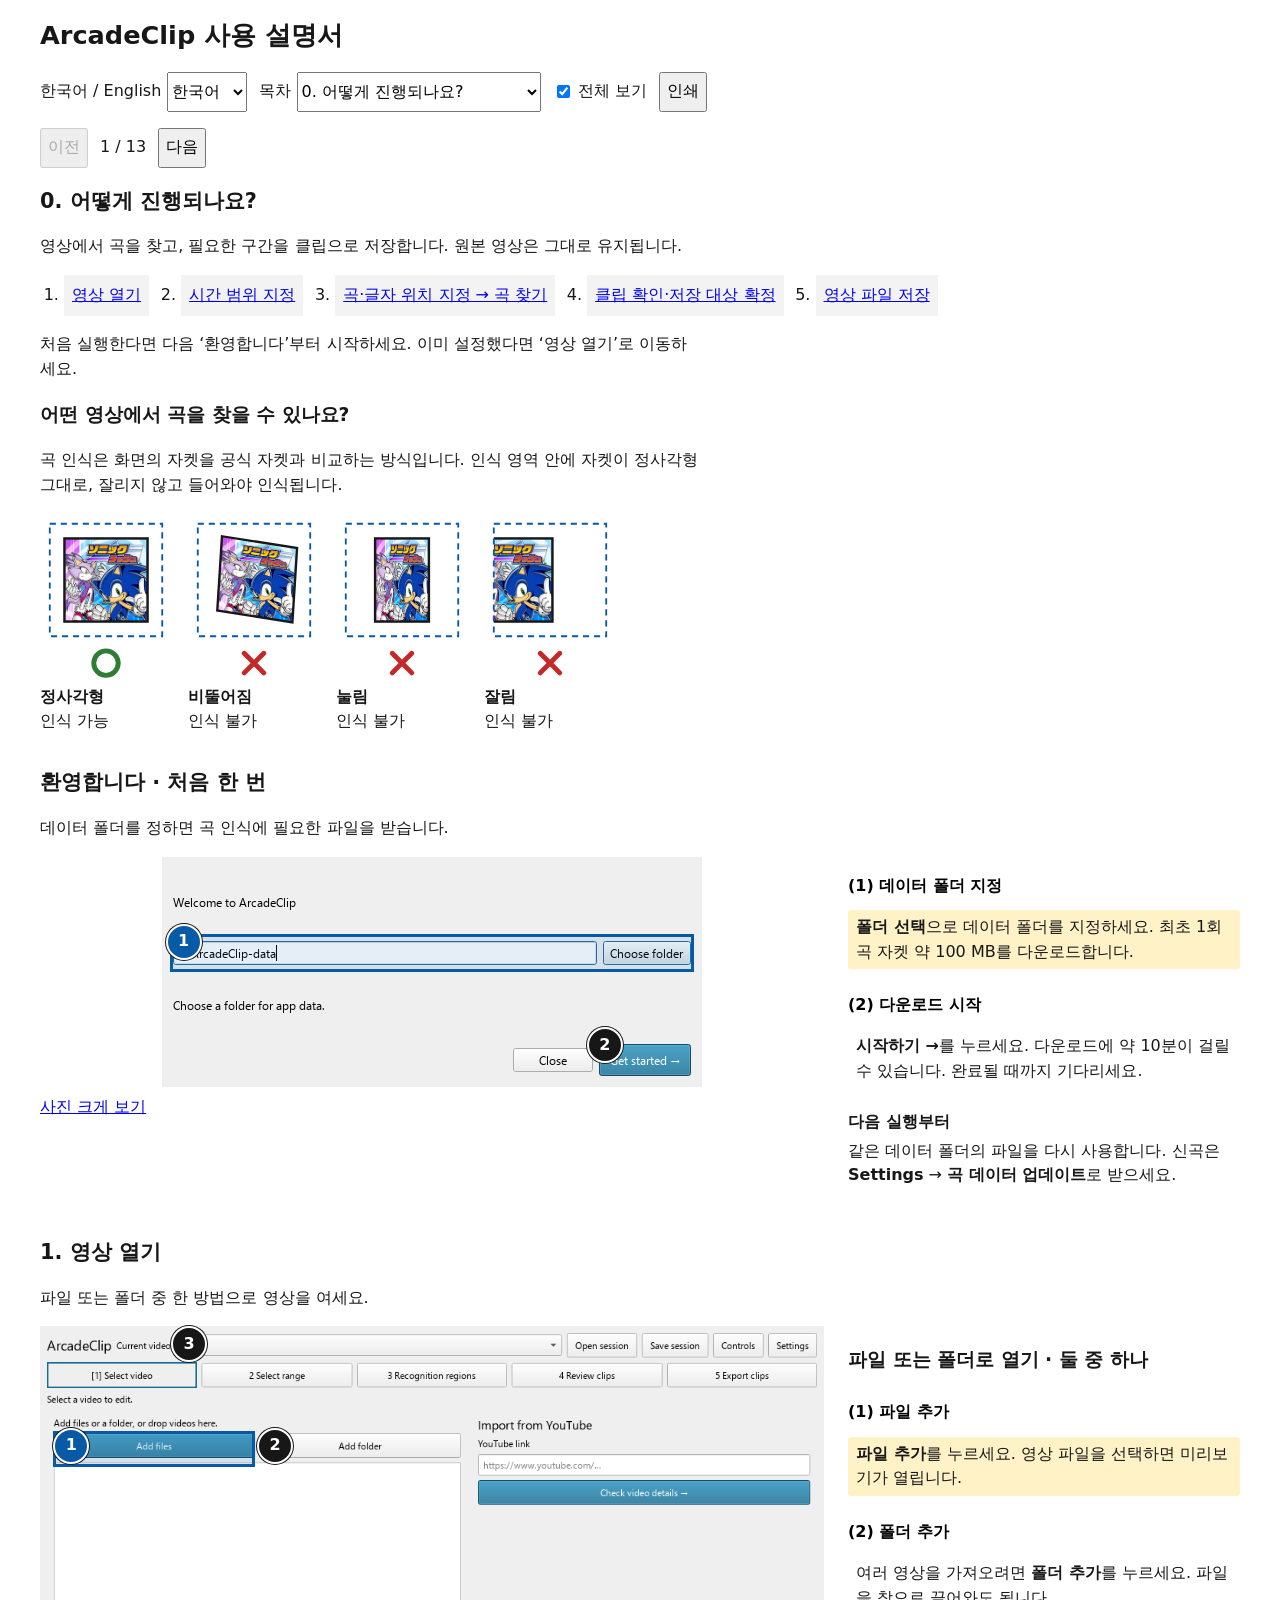
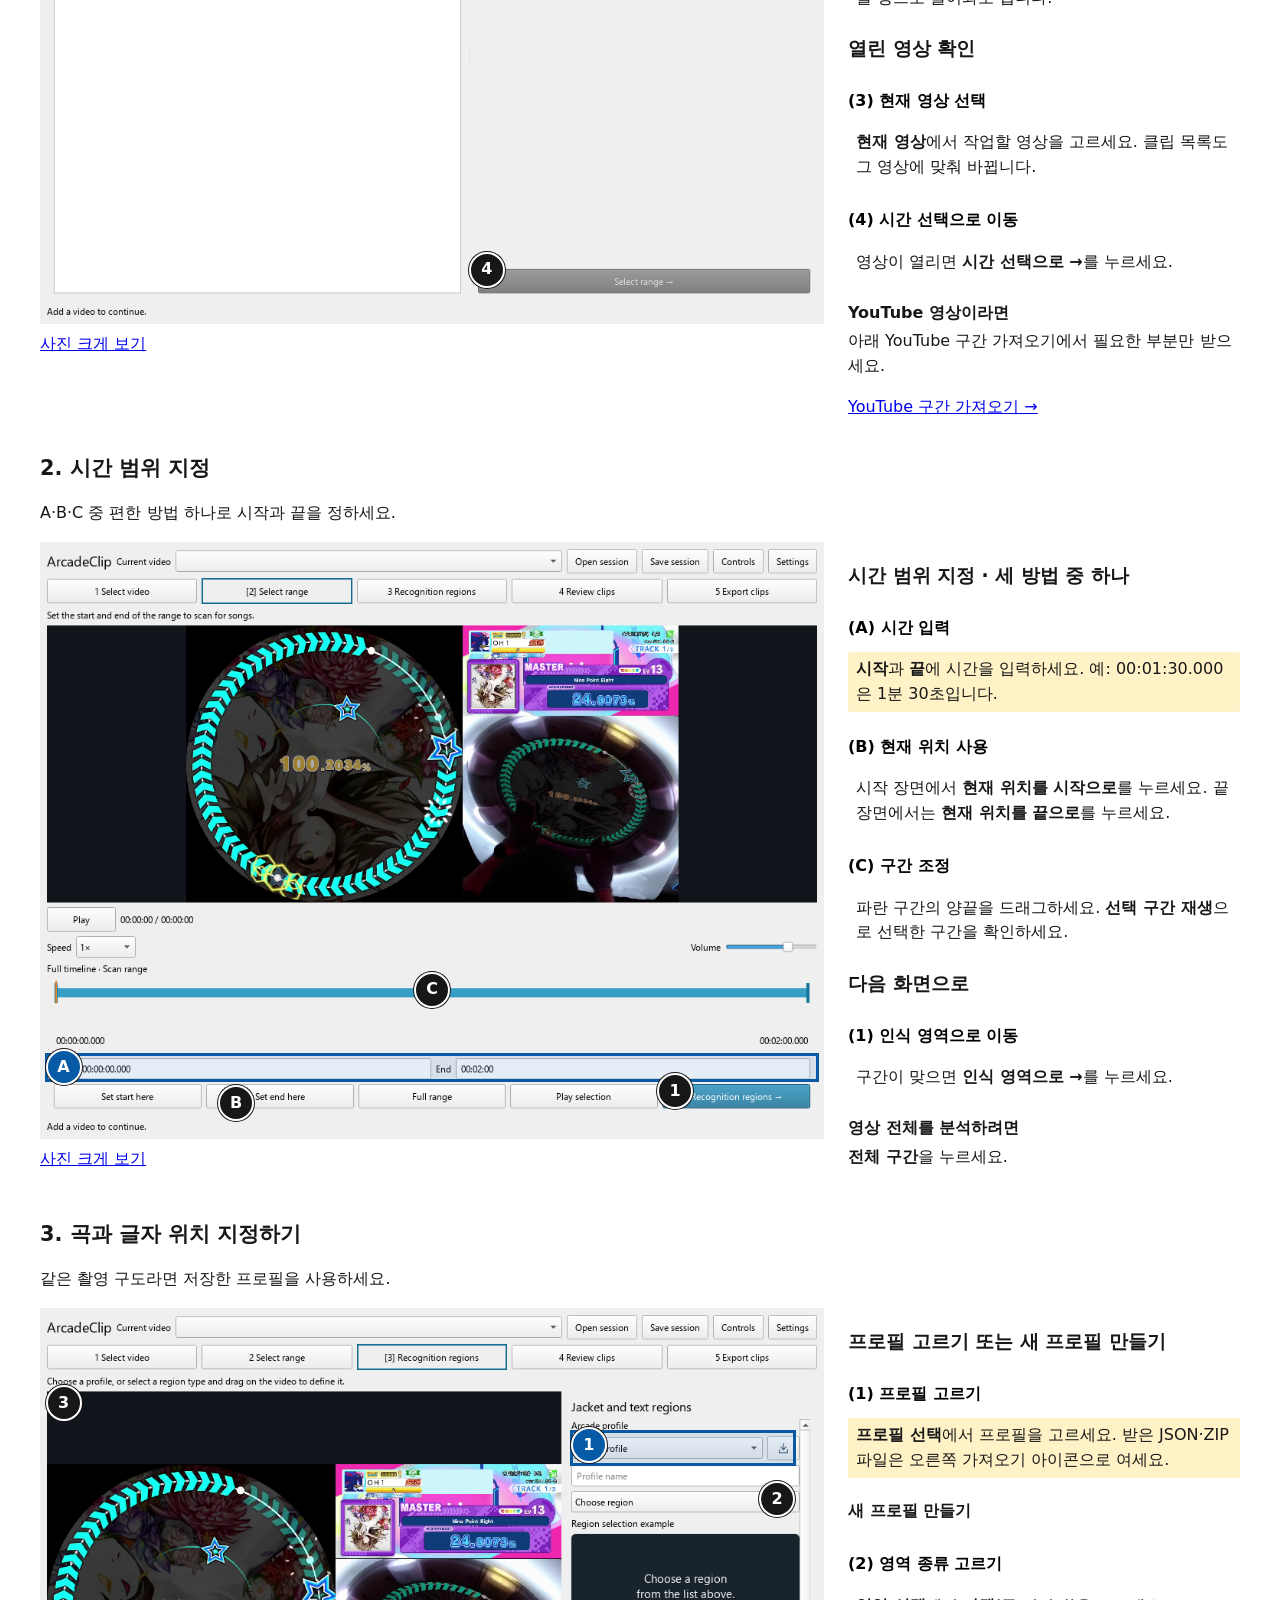
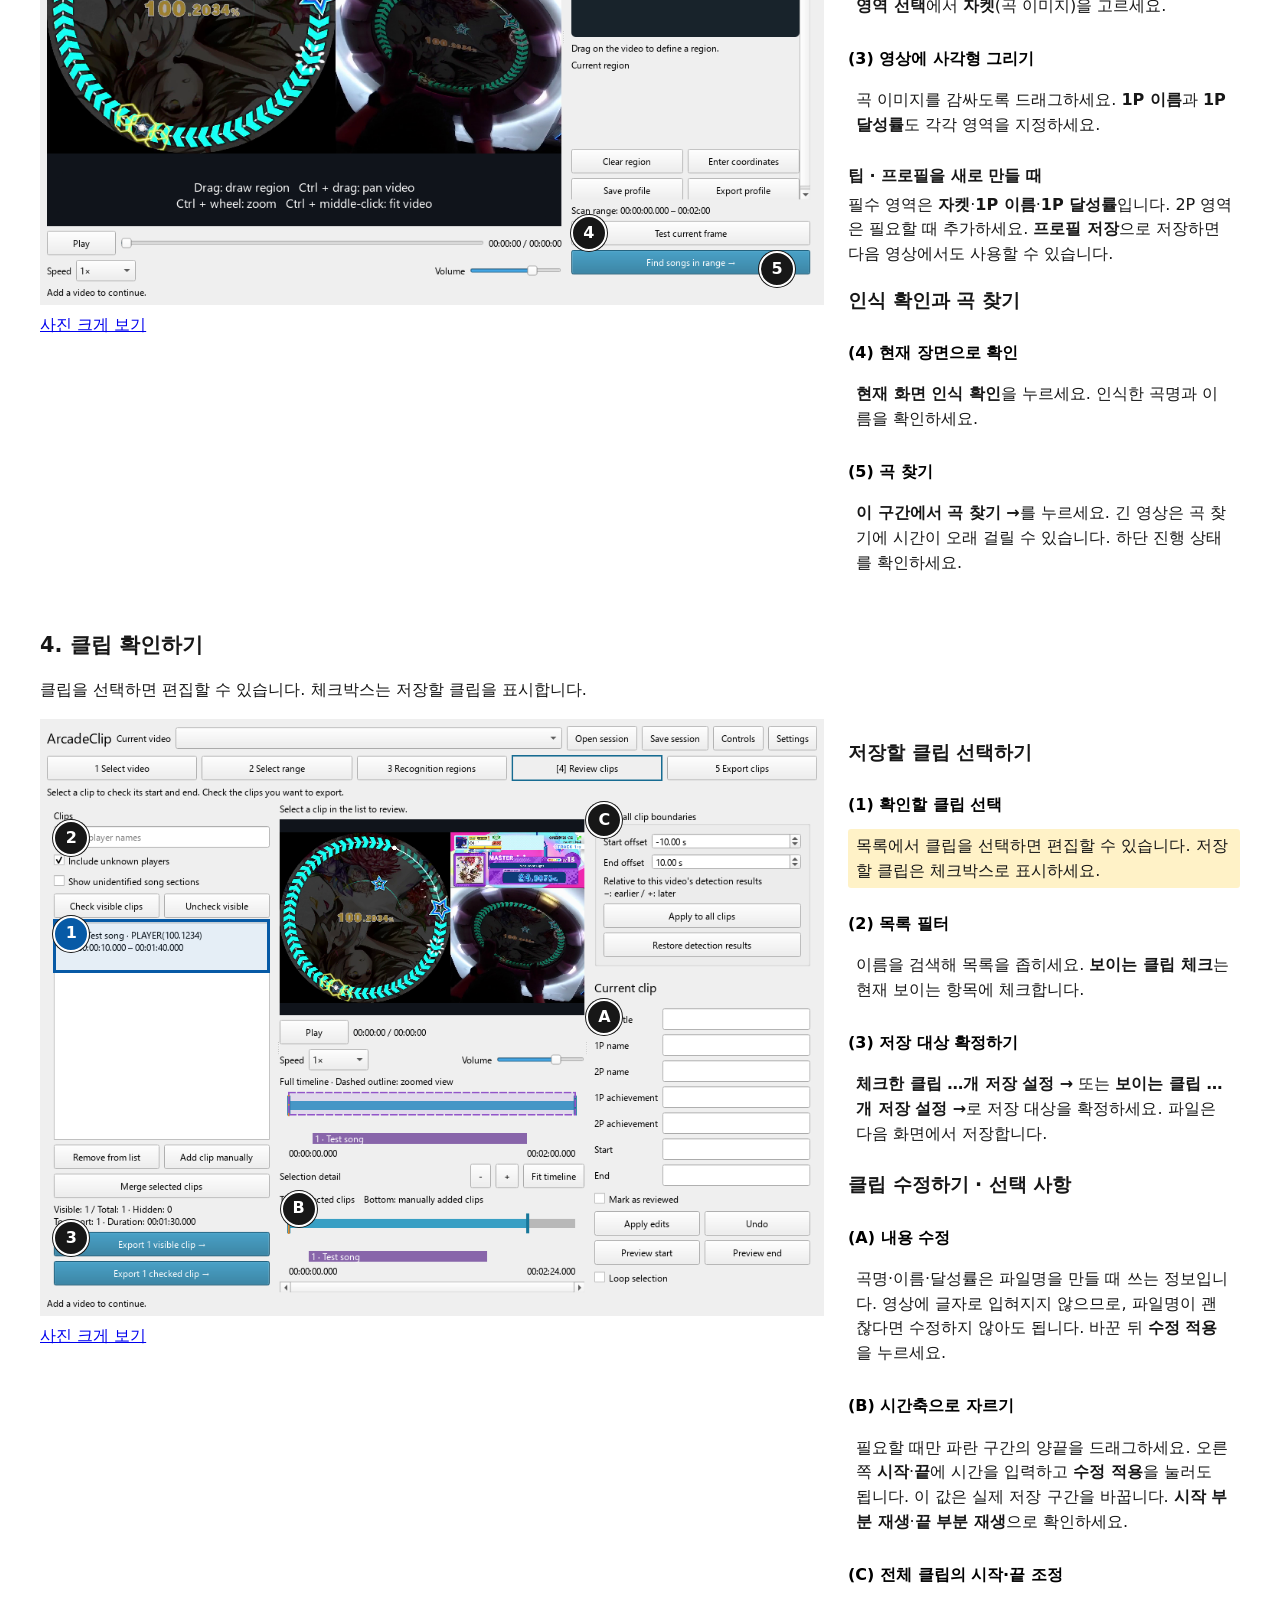
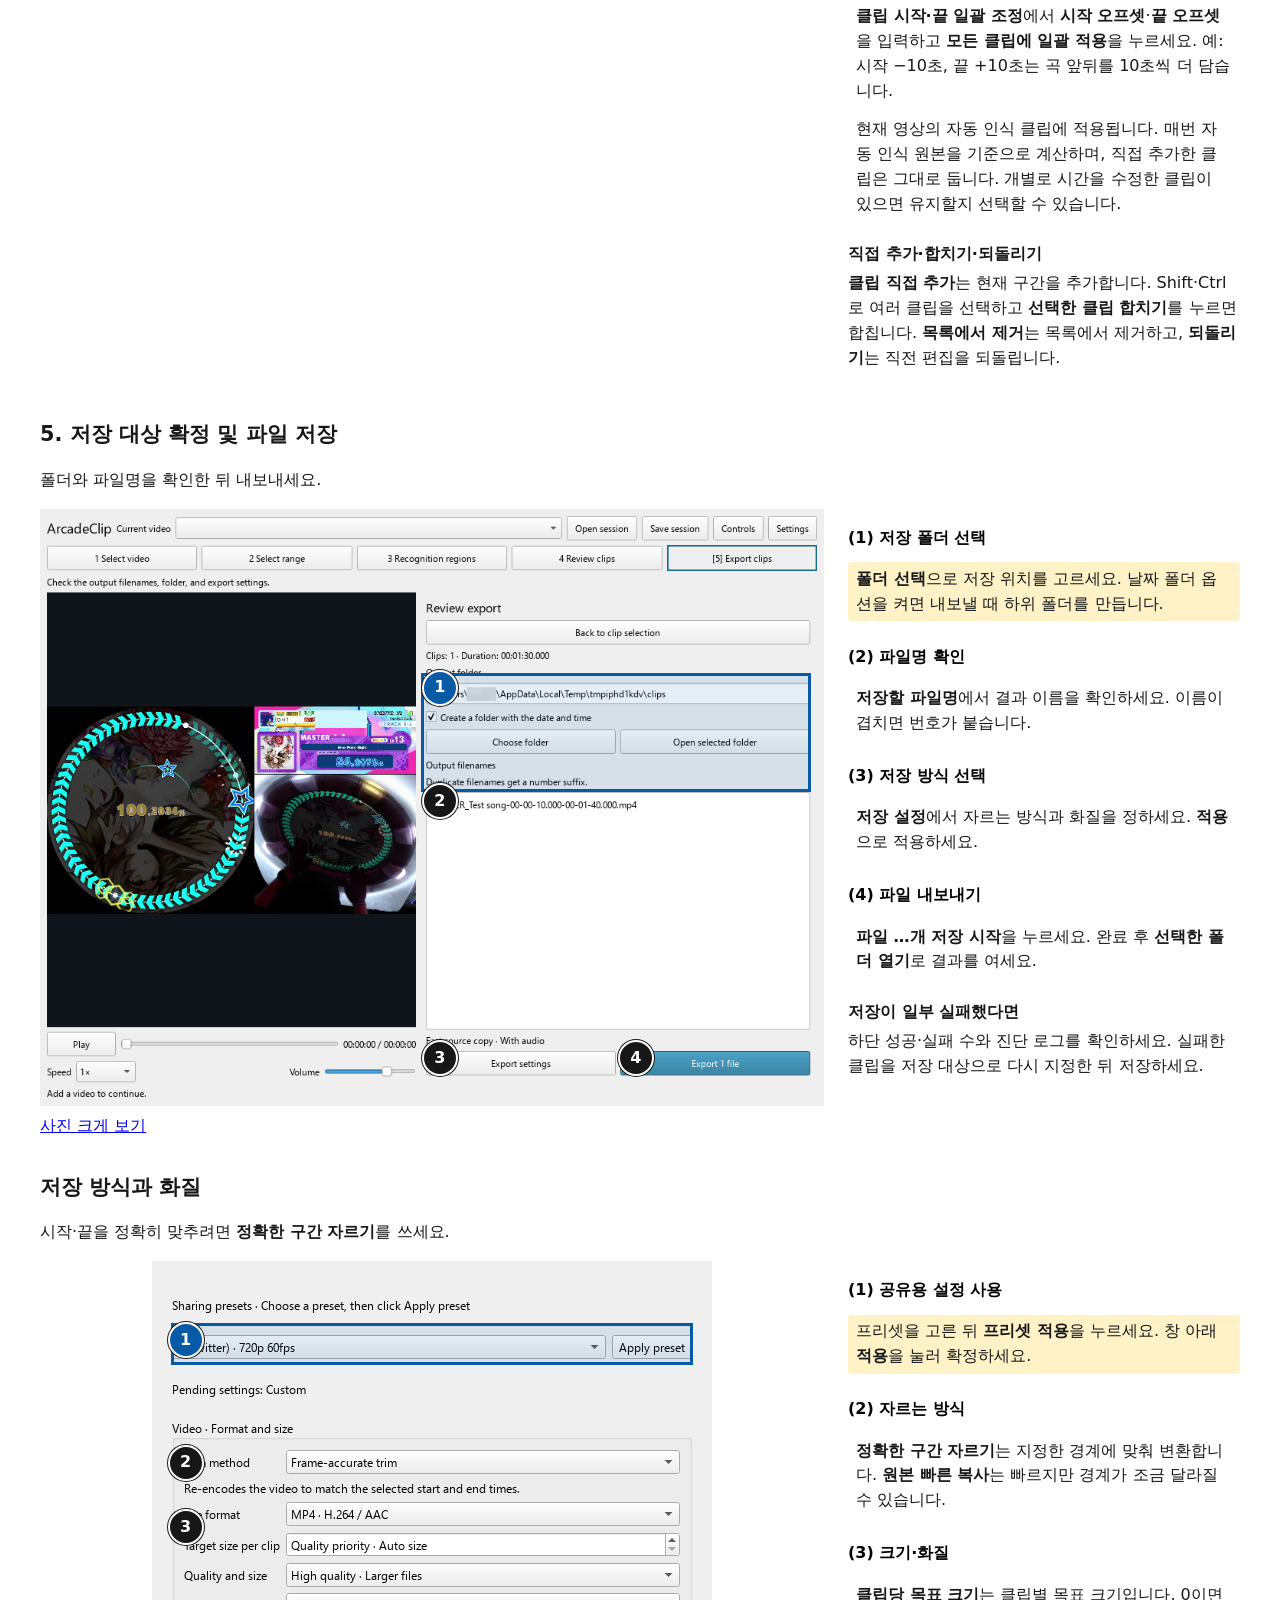
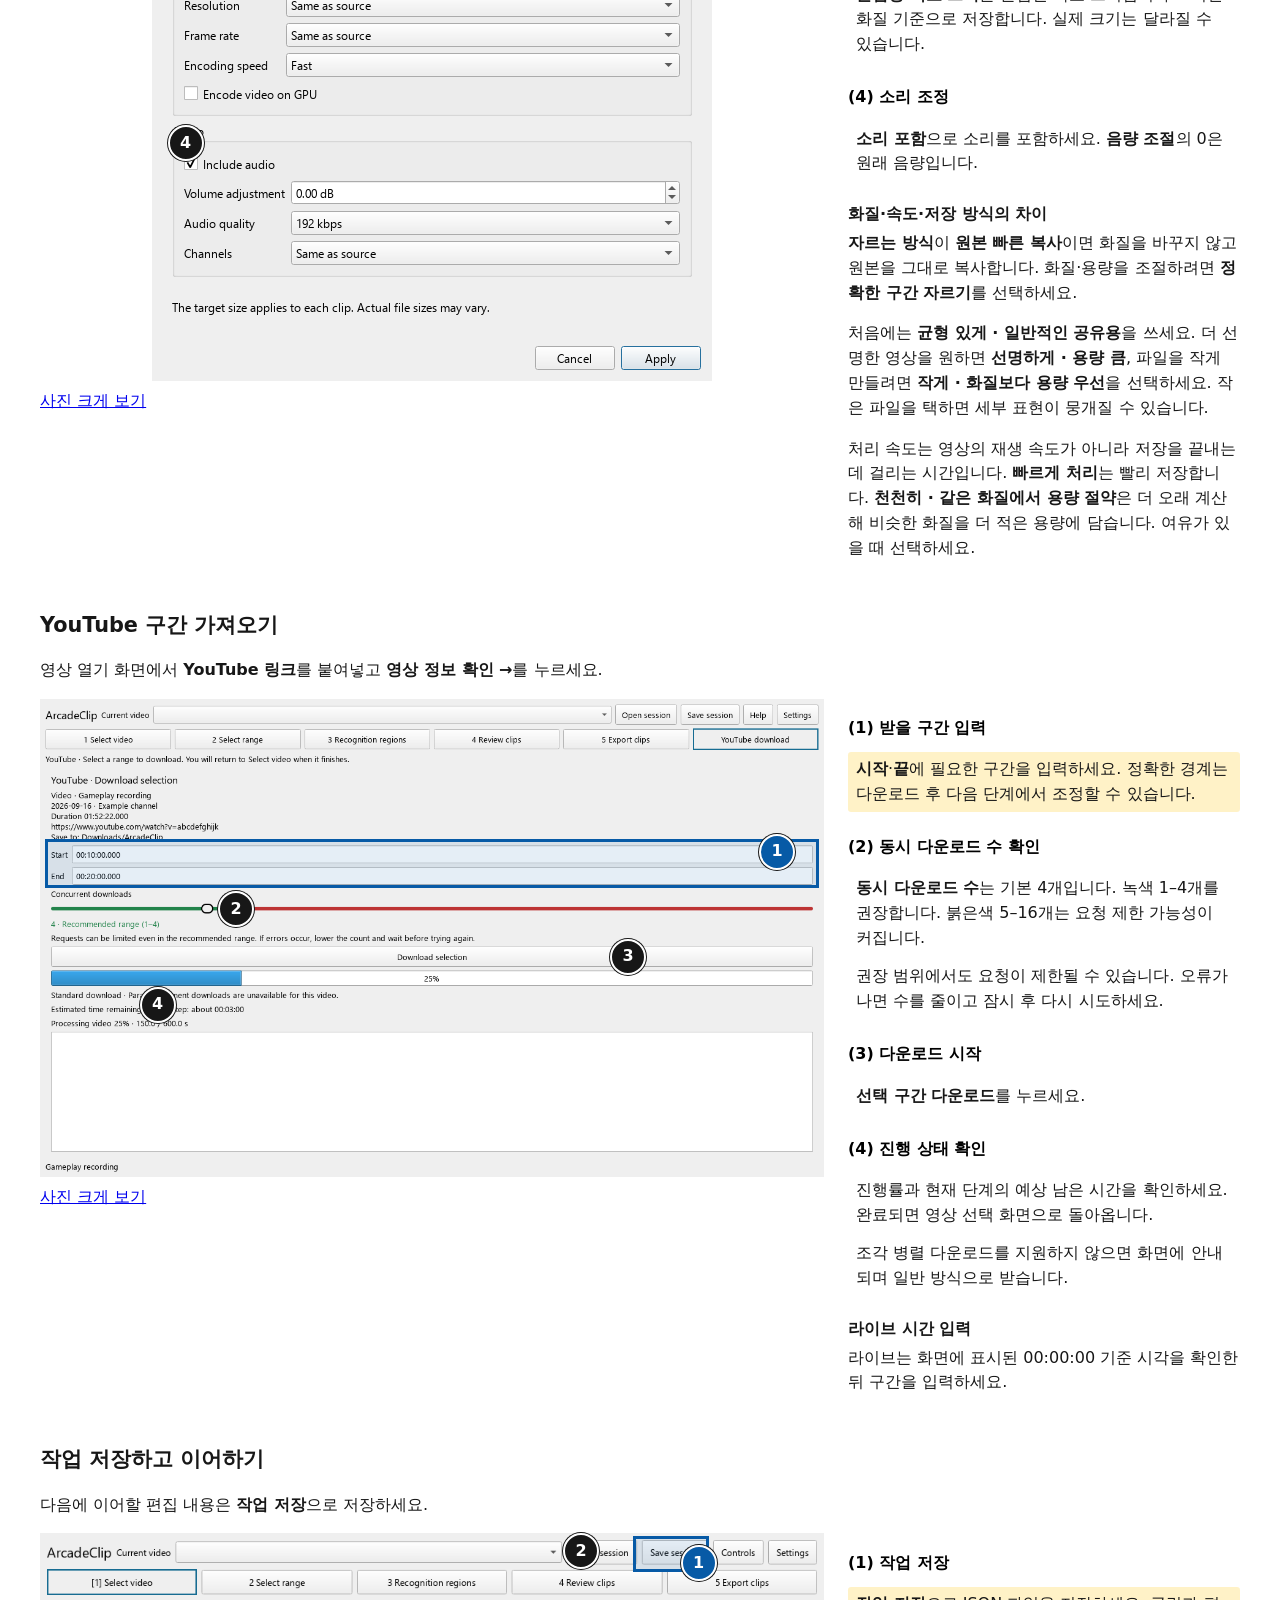
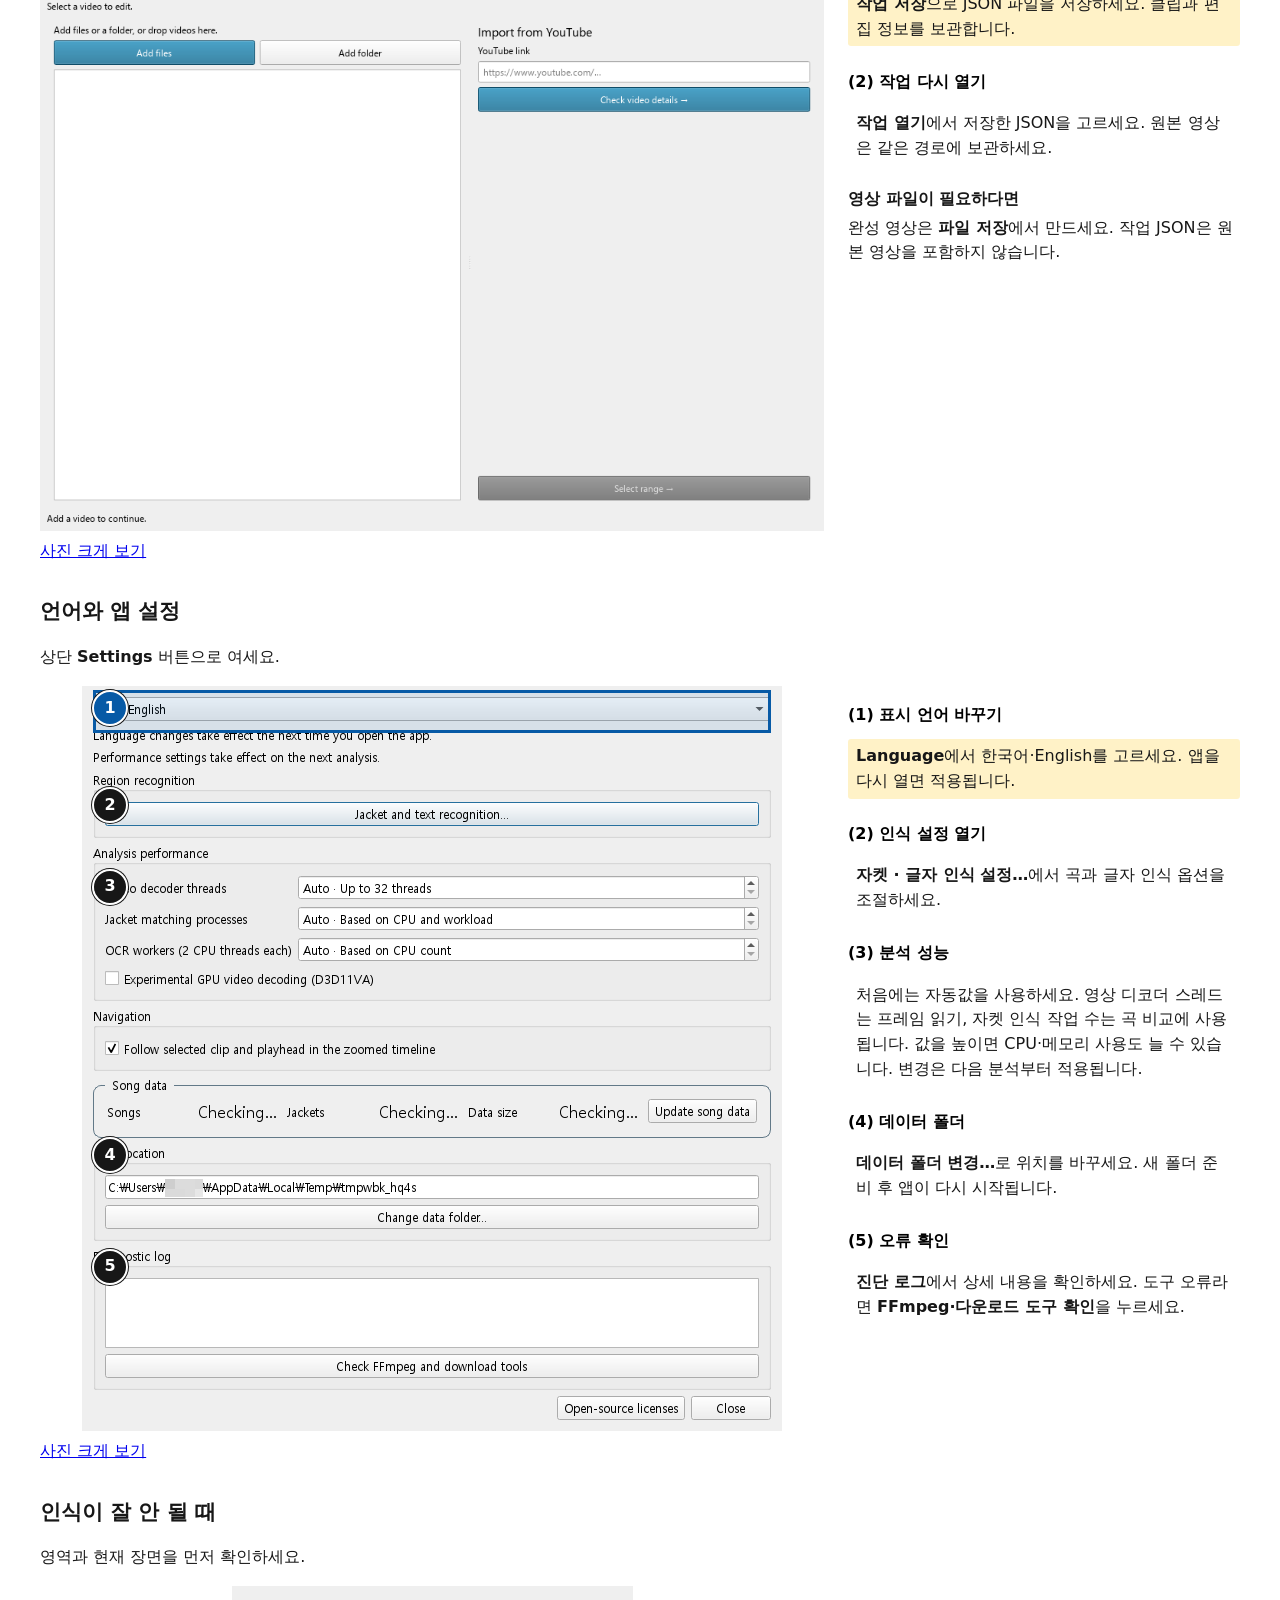
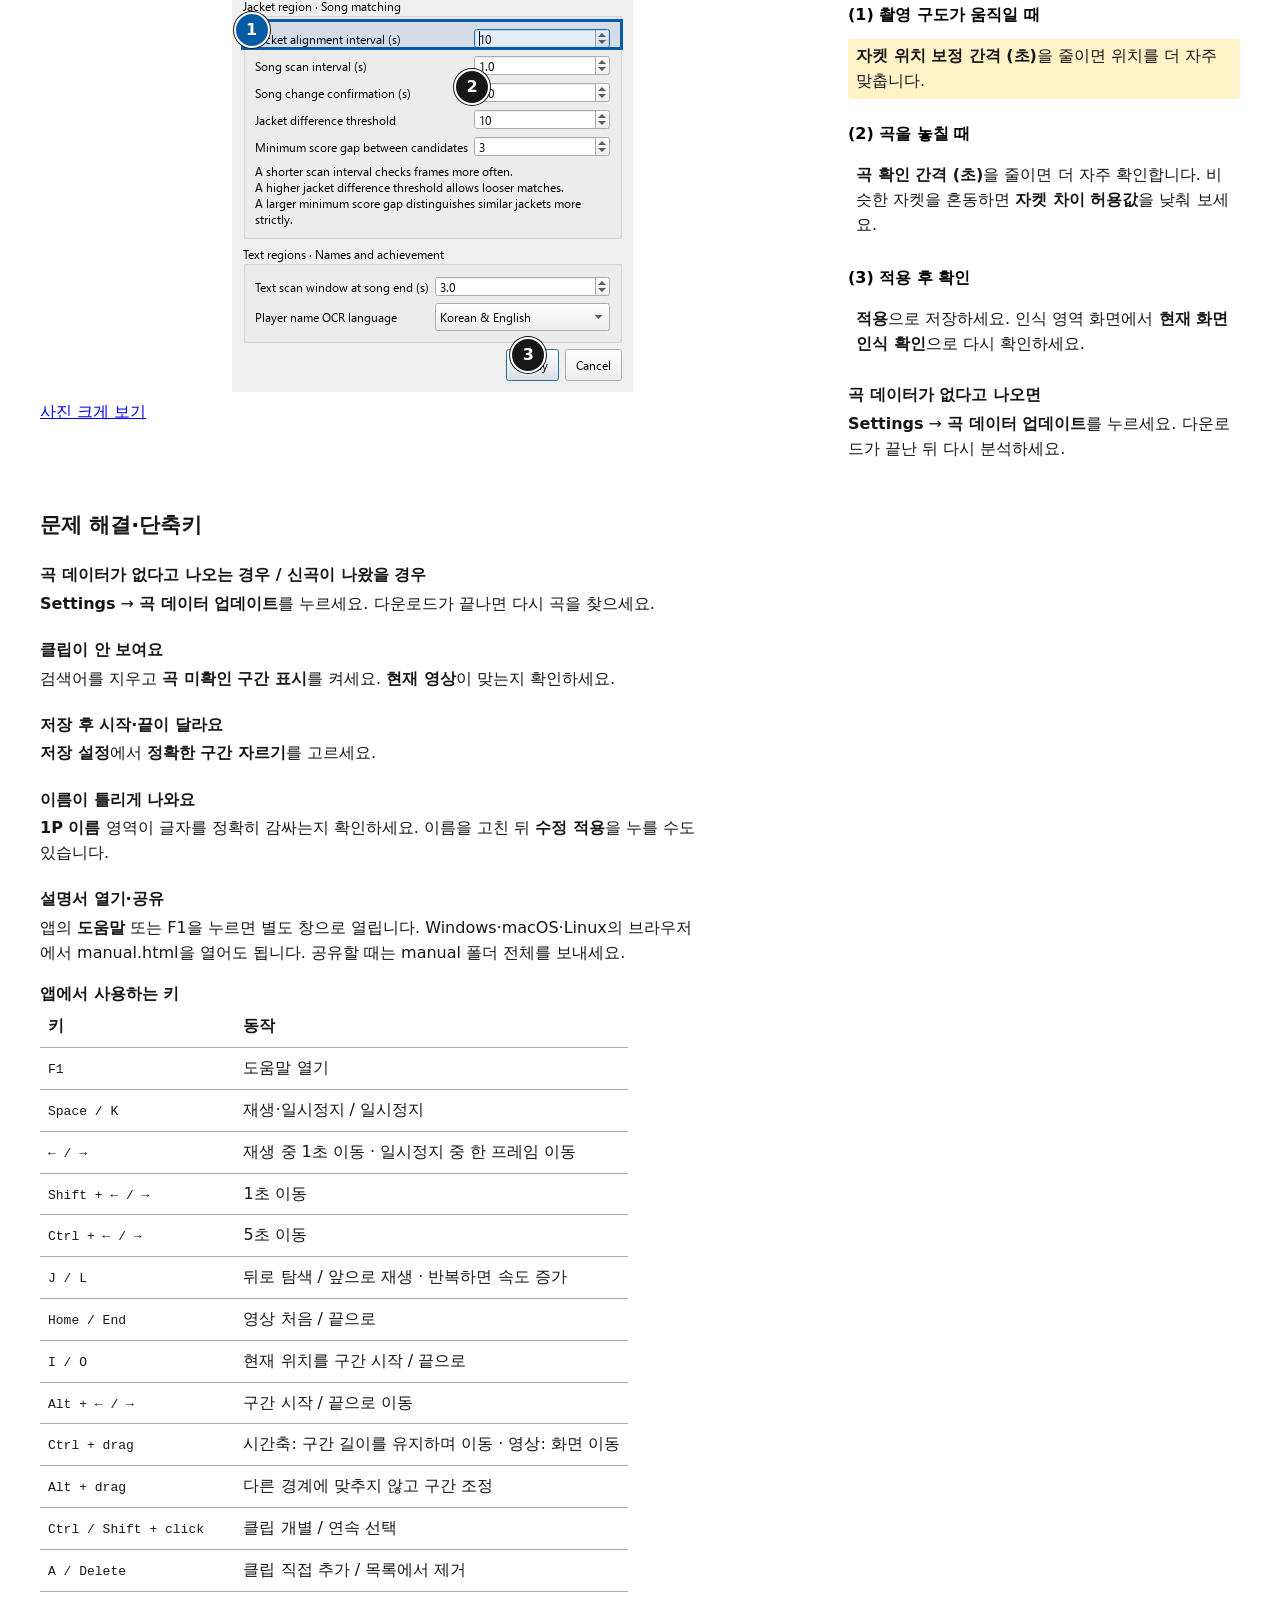
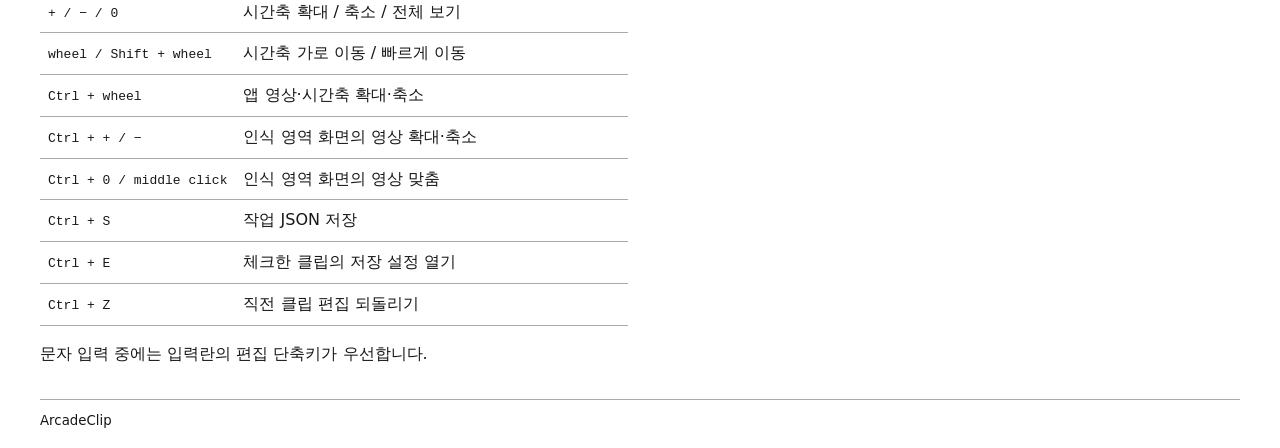
==== commit 4b6695b8: "Show a squeezed jacket among the examples that do not work A stream can render the cabinet screen ou" ====
--- a/docs/manual/manual.html
+++ b/docs/manual/manual.html
@@ -15,7 +15,8 @@
 <p>곡 인식은 화면의 자켓을 공식 자켓과 비교하는 방식입니다. 인식 영역 안에 자켓이 정사각형 그대로, 잘리지 않고 들어와야 인식됩니다.</p>
 <ul class="cases">
 <li><figure><svg viewBox="0 0 108 136" role="img" aria-labelledby="ko-fit-title"><title id="ko-fit-title">인식 영역 안에 정사각형으로 들어온 자켓</title><rect x="8" y="8" width="92" height="92" fill="none" stroke="#075aa6" stroke-width="1.5" stroke-dasharray="5 4"/><image href="jacket-example.png" x="20" y="20" width="68" height="68"/><rect x="20" y="20" width="68" height="68" fill="none" stroke="#171717" stroke-width="2"/><circle cx="54" cy="122" r="10" fill="none" stroke="#2e7d32" stroke-width="4"/></svg><figcaption><b>정사각형</b>인식 가능</figcaption></figure></li>
-<li><figure><svg viewBox="0 0 108 136" role="img" aria-labelledby="ko-skew-title"><title id="ko-skew-title">가로세로 비율이 맞지 않아 찌그러진 자켓</title><rect x="8" y="8" width="92" height="92" fill="none" stroke="#075aa6" stroke-width="1.5" stroke-dasharray="5 4"/><g transform="matrix(0.96 0.15 -0.06 0.95 8 -6)"><image href="jacket-example.png" x="22" y="22" width="64" height="64" preserveAspectRatio="none"/><rect x="22" y="22" width="64" height="64" fill="none" stroke="#171717" stroke-width="2"/></g><g stroke="#c62828" stroke-width="4" stroke-linecap="round"><line x1="46" y1="114" x2="62" y2="130"/><line x1="62" y1="114" x2="46" y2="130"/></g></svg><figcaption><b>찌그러짐</b>인식 불가</figcaption></figure></li>
+<li><figure><svg viewBox="0 0 108 136" role="img" aria-labelledby="ko-skew-title"><title id="ko-skew-title">기울어져 비뚤어진 자켓</title><rect x="8" y="8" width="92" height="92" fill="none" stroke="#075aa6" stroke-width="1.5" stroke-dasharray="5 4"/><g transform="matrix(0.96 0.15 -0.06 0.95 8 -6)"><image href="jacket-example.png" x="22" y="22" width="64" height="64" preserveAspectRatio="none"/><rect x="22" y="22" width="64" height="64" fill="none" stroke="#171717" stroke-width="2"/></g><g stroke="#c62828" stroke-width="4" stroke-linecap="round"><line x1="46" y1="114" x2="62" y2="130"/><line x1="62" y1="114" x2="46" y2="130"/></g></svg><figcaption><b>비뚤어짐</b>인식 불가</figcaption></figure></li>
+<li><figure><svg viewBox="0 0 108 136" role="img" aria-labelledby="ko-flat-title"><title id="ko-flat-title">좌우로 눌려 납작해진 자켓</title><rect x="8" y="8" width="92" height="92" fill="none" stroke="#075aa6" stroke-width="1.5" stroke-dasharray="5 4"/><image href="jacket-example.png" x="32" y="20" width="44" height="68" preserveAspectRatio="none"/><rect x="32" y="20" width="44" height="68" fill="none" stroke="#171717" stroke-width="2"/><g stroke="#c62828" stroke-width="4" stroke-linecap="round"><line x1="46" y1="114" x2="62" y2="130"/><line x1="62" y1="114" x2="46" y2="130"/></g></svg><figcaption><b>눌림</b>인식 불가</figcaption></figure></li>
 <li><figure><svg viewBox="0 0 108 136" role="img" aria-labelledby="ko-cut-title"><title id="ko-cut-title">인식 영역 밖으로 나가 잘린 자켓</title><defs><clipPath id="ko-region-clip"><rect x="8" y="8" width="92" height="92"/></clipPath></defs><g clip-path="url(#ko-region-clip)"><image href="jacket-example.png" x="-12" y="20" width="68" height="68"/><rect x="-12" y="20" width="68" height="68" fill="none" stroke="#171717" stroke-width="2"/></g><rect x="8" y="8" width="92" height="92" fill="none" stroke="#075aa6" stroke-width="1.5" stroke-dasharray="5 4"/><g stroke="#c62828" stroke-width="4" stroke-linecap="round"><line x1="46" y1="114" x2="62" y2="130"/><line x1="62" y1="114" x2="46" y2="130"/></g></svg><figcaption><b>잘림</b>인식 불가</figcaption></figure></li>
 </ul></article>
 <article id="ko-welcome" data-topic="welcome"><h2 tabindex="-1">환영합니다 · 처음 한 번</h2><p>데이터 폴더를 정하면 곡 인식에 필요한 파일을 받습니다.</p><div class="walkthrough"><figure><div class="shot" style="max-width:540px"><img src="images/welcome.png" width="540" height="230" alt="환영합니다 · 처음 한 번 — English UI"><div class="highlight" hidden aria-hidden="true"></div>
@@ -198,7 +199,8 @@
 <p>Songs are recognized by comparing the jacket on screen with the official art, so the jacket has to sit inside the region square and uncropped.</p>
 <ul class="cases">
 <li><figure><svg viewBox="0 0 108 136" role="img" aria-labelledby="en-fit-title"><title id="en-fit-title">A square jacket inside the region</title><rect x="8" y="8" width="92" height="92" fill="none" stroke="#075aa6" stroke-width="1.5" stroke-dasharray="5 4"/><image href="jacket-example.png" x="20" y="20" width="68" height="68"/><rect x="20" y="20" width="68" height="68" fill="none" stroke="#171717" stroke-width="2"/><circle cx="54" cy="122" r="10" fill="none" stroke="#2e7d32" stroke-width="4"/></svg><figcaption><b>Square</b>Recognized</figcaption></figure></li>
-<li><figure><svg viewBox="0 0 108 136" role="img" aria-labelledby="en-skew-title"><title id="en-skew-title">A jacket squeezed out of square</title><rect x="8" y="8" width="92" height="92" fill="none" stroke="#075aa6" stroke-width="1.5" stroke-dasharray="5 4"/><g transform="matrix(0.96 0.15 -0.06 0.95 8 -6)"><image href="jacket-example.png" x="22" y="22" width="64" height="64" preserveAspectRatio="none"/><rect x="22" y="22" width="64" height="64" fill="none" stroke="#171717" stroke-width="2"/></g><g stroke="#c62828" stroke-width="4" stroke-linecap="round"><line x1="46" y1="114" x2="62" y2="130"/><line x1="62" y1="114" x2="46" y2="130"/></g></svg><figcaption><b>Skewed</b>Not recognized</figcaption></figure></li>
+<li><figure><svg viewBox="0 0 108 136" role="img" aria-labelledby="en-skew-title"><title id="en-skew-title">A jacket tilted out of square</title><rect x="8" y="8" width="92" height="92" fill="none" stroke="#075aa6" stroke-width="1.5" stroke-dasharray="5 4"/><g transform="matrix(0.96 0.15 -0.06 0.95 8 -6)"><image href="jacket-example.png" x="22" y="22" width="64" height="64" preserveAspectRatio="none"/><rect x="22" y="22" width="64" height="64" fill="none" stroke="#171717" stroke-width="2"/></g><g stroke="#c62828" stroke-width="4" stroke-linecap="round"><line x1="46" y1="114" x2="62" y2="130"/><line x1="62" y1="114" x2="46" y2="130"/></g></svg><figcaption><b>Tilted</b>Not recognized</figcaption></figure></li>
+<li><figure><svg viewBox="0 0 108 136" role="img" aria-labelledby="en-flat-title"><title id="en-flat-title">A jacket squeezed narrow</title><rect x="8" y="8" width="92" height="92" fill="none" stroke="#075aa6" stroke-width="1.5" stroke-dasharray="5 4"/><image href="jacket-example.png" x="32" y="20" width="44" height="68" preserveAspectRatio="none"/><rect x="32" y="20" width="44" height="68" fill="none" stroke="#171717" stroke-width="2"/><g stroke="#c62828" stroke-width="4" stroke-linecap="round"><line x1="46" y1="114" x2="62" y2="130"/><line x1="62" y1="114" x2="46" y2="130"/></g></svg><figcaption><b>Squeezed</b>Not recognized</figcaption></figure></li>
 <li><figure><svg viewBox="0 0 108 136" role="img" aria-labelledby="en-cut-title"><title id="en-cut-title">A jacket cut off by the region edge</title><defs><clipPath id="en-region-clip"><rect x="8" y="8" width="92" height="92"/></clipPath></defs><g clip-path="url(#en-region-clip)"><image href="jacket-example.png" x="-12" y="20" width="68" height="68"/><rect x="-12" y="20" width="68" height="68" fill="none" stroke="#171717" stroke-width="2"/></g><rect x="8" y="8" width="92" height="92" fill="none" stroke="#075aa6" stroke-width="1.5" stroke-dasharray="5 4"/><g stroke="#c62828" stroke-width="4" stroke-linecap="round"><line x1="46" y1="114" x2="62" y2="130"/><line x1="62" y1="114" x2="46" y2="130"/></g></svg><figcaption><b>Cut off</b>Not recognized</figcaption></figure></li>
 </ul></article>
 <article id="en-welcome" data-topic="welcome"><h2 tabindex="-1">Welcome · First launch</h2><p>Choose where to keep the files used for song recognition.</p><div class="walkthrough"><figure><div class="shot" style="max-width:540px"><img src="images/welcome.png" width="540" height="230" alt="Welcome · First launch — English UI"><div class="highlight" hidden aria-hidden="true"></div>
--- a/docs/manual/guide.css
+++ b/docs/manual/guide.css
@@ -28,7 +28,7 @@
 .extra h4 { margin-bottom: .25rem; }
 .extra p { margin-top: .25rem; }
 .cases { list-style: none; padding: 0; margin: .5rem 0 0; display: grid; gap: 1rem;
-         grid-template-columns: repeat(auto-fit, minmax(8rem, 1fr)); max-width: 34rem; }
+         grid-template-columns: repeat(auto-fit, minmax(7.5rem, 1fr)); max-width: 36rem; }
 .cases figure { margin: 0; }
 .cases svg { display: block; width: 100%; height: auto; }
 .cases figcaption { margin-top: .3rem; }
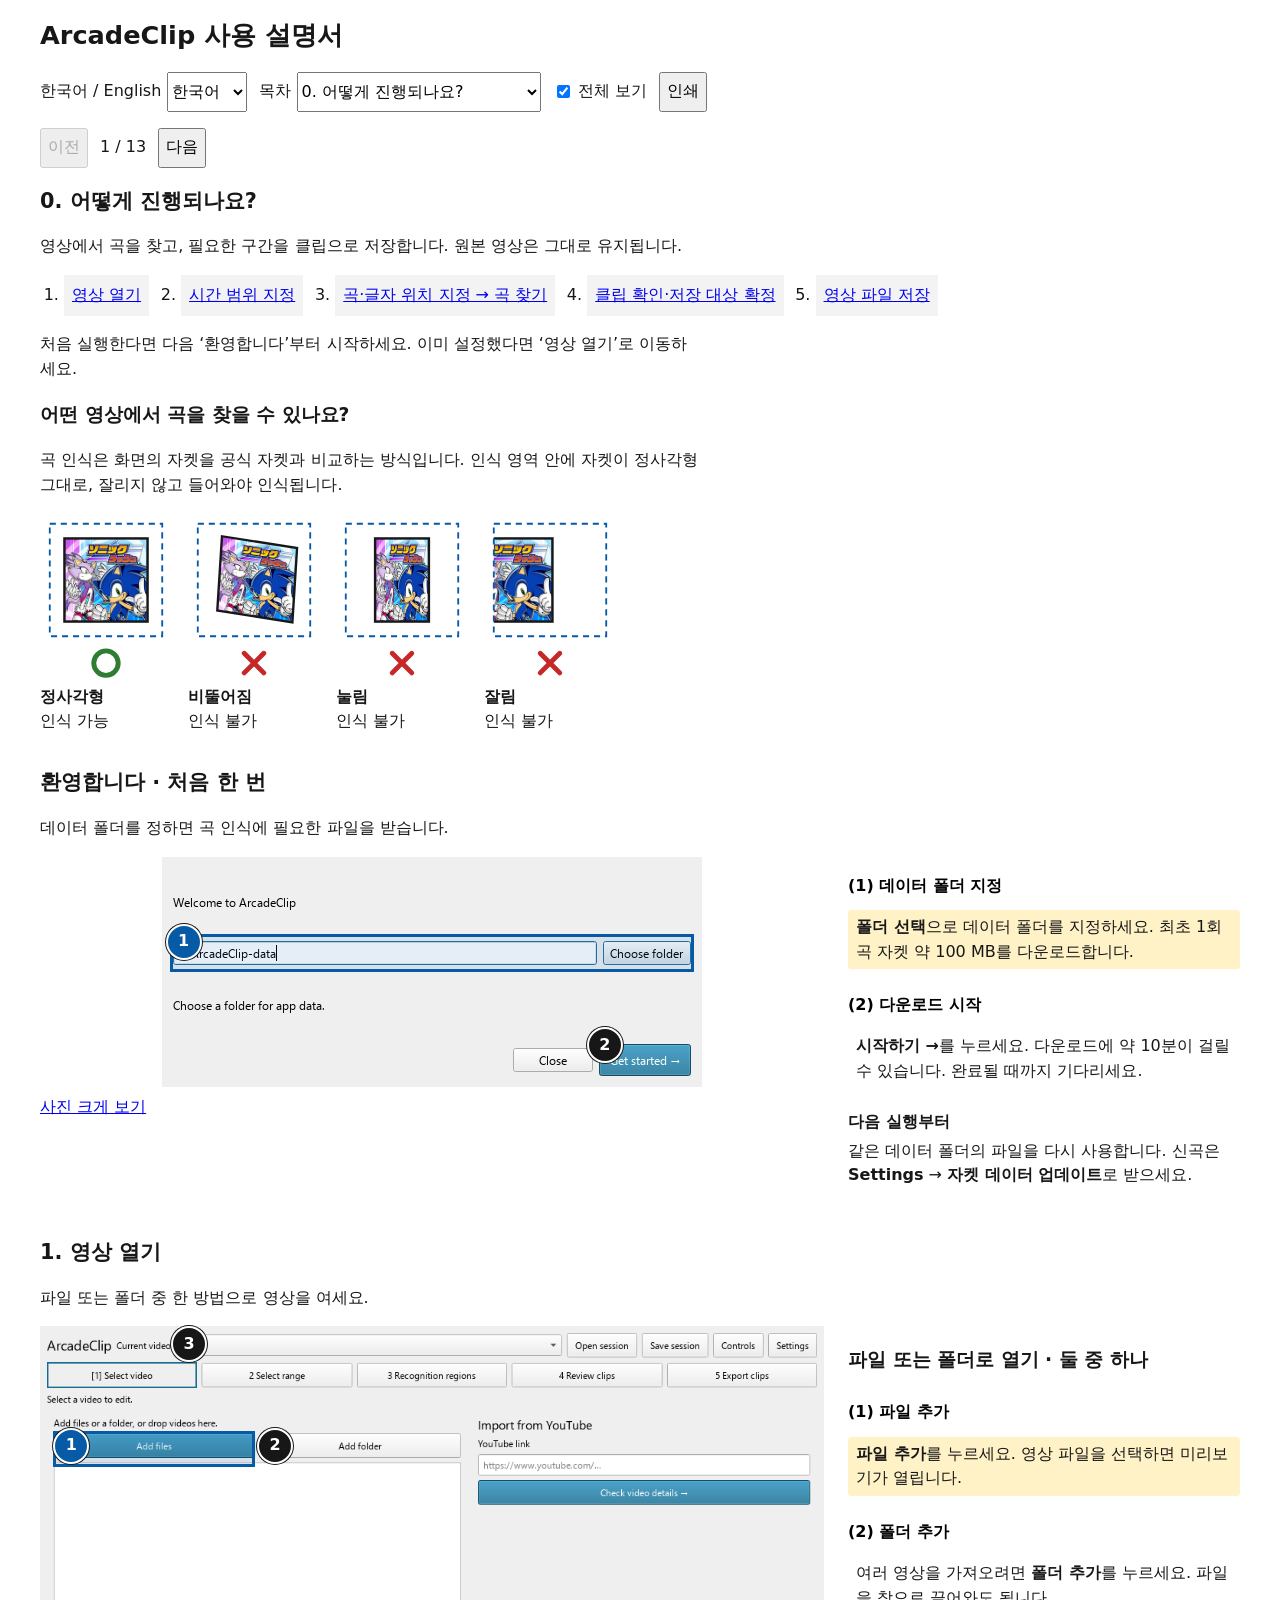
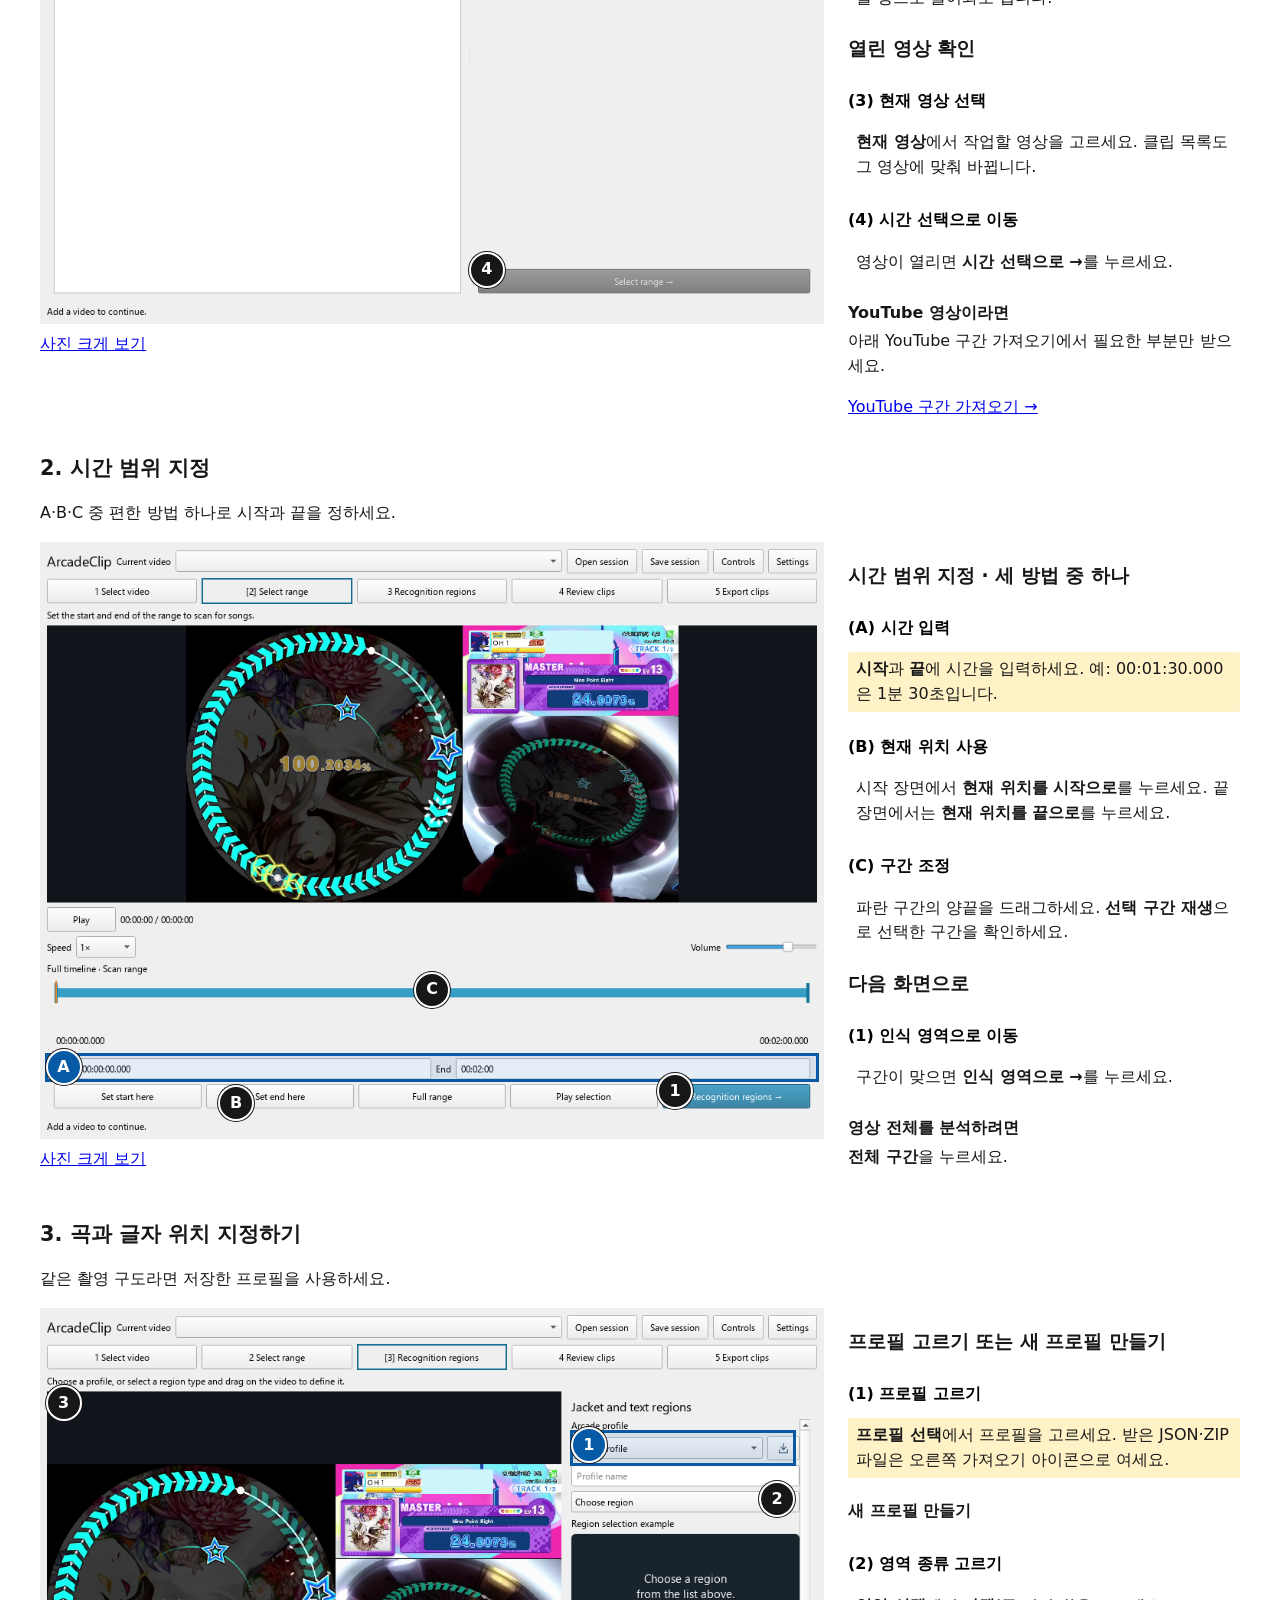
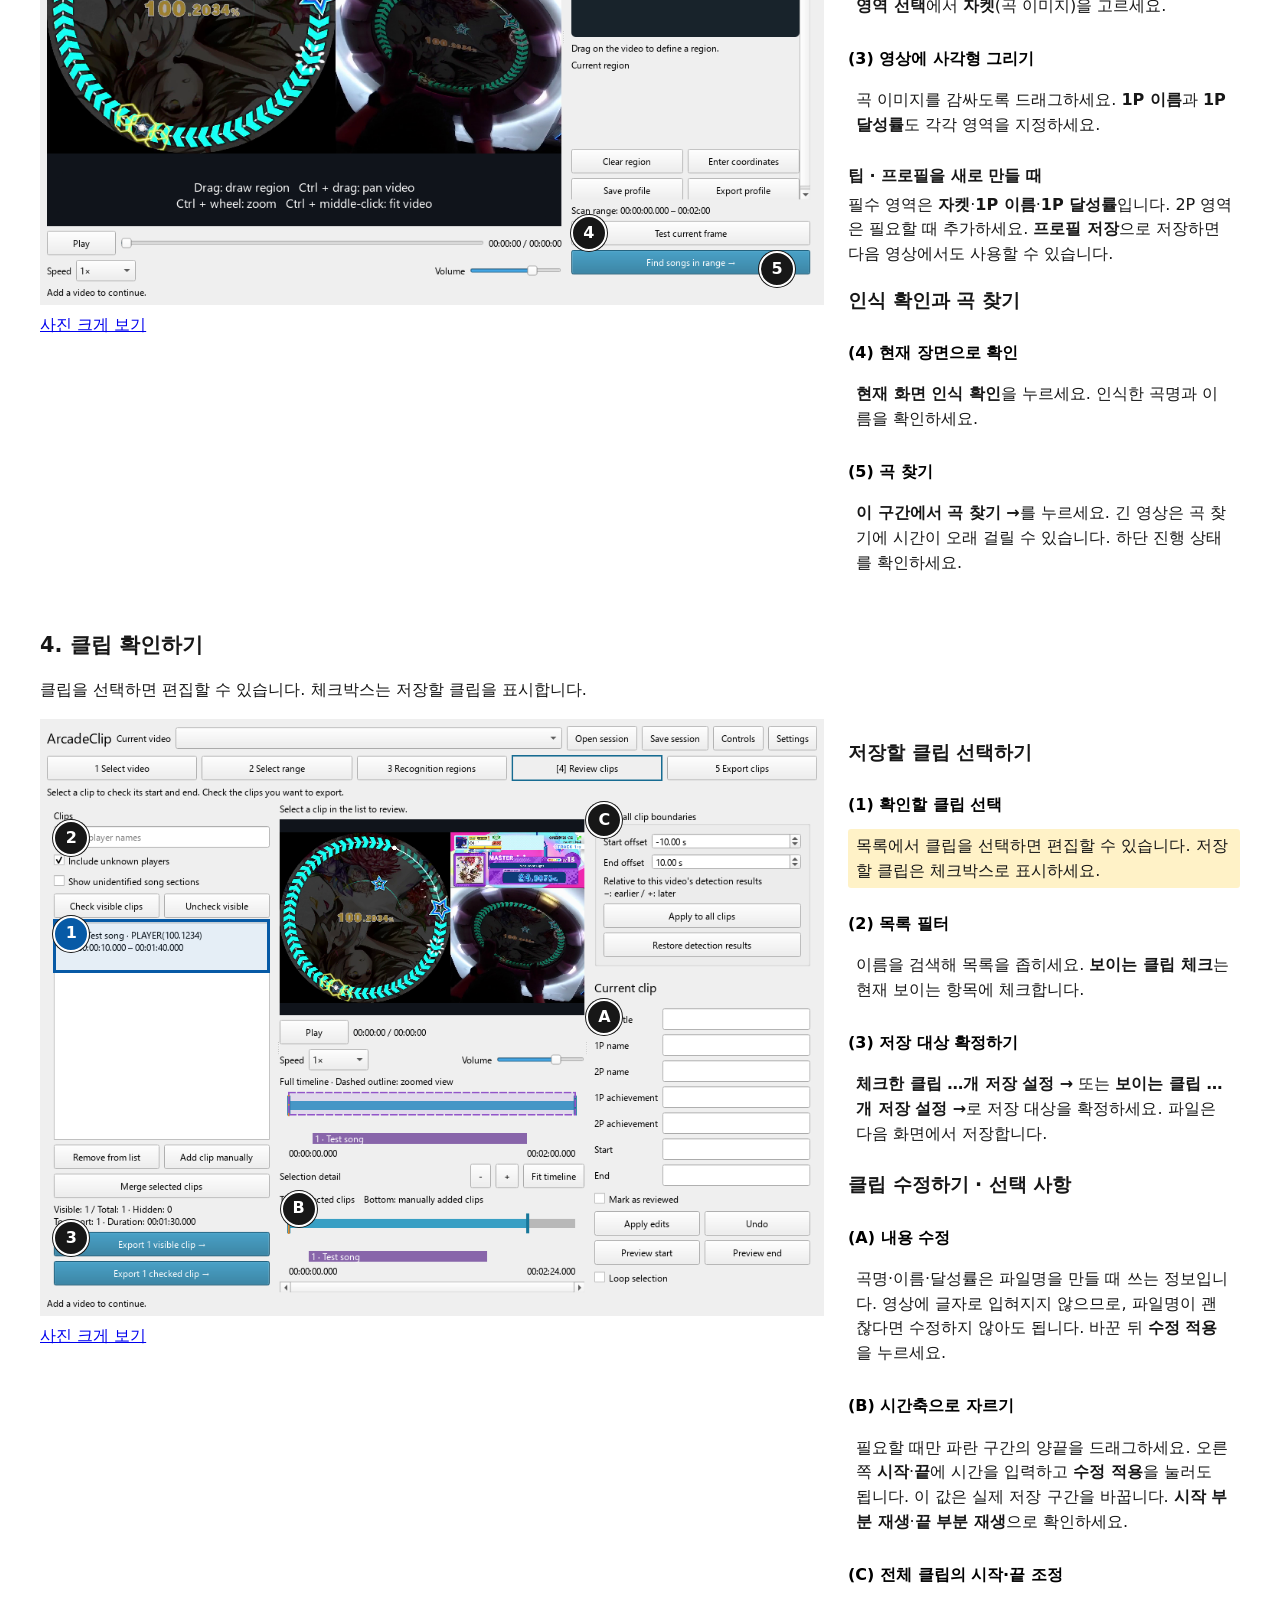
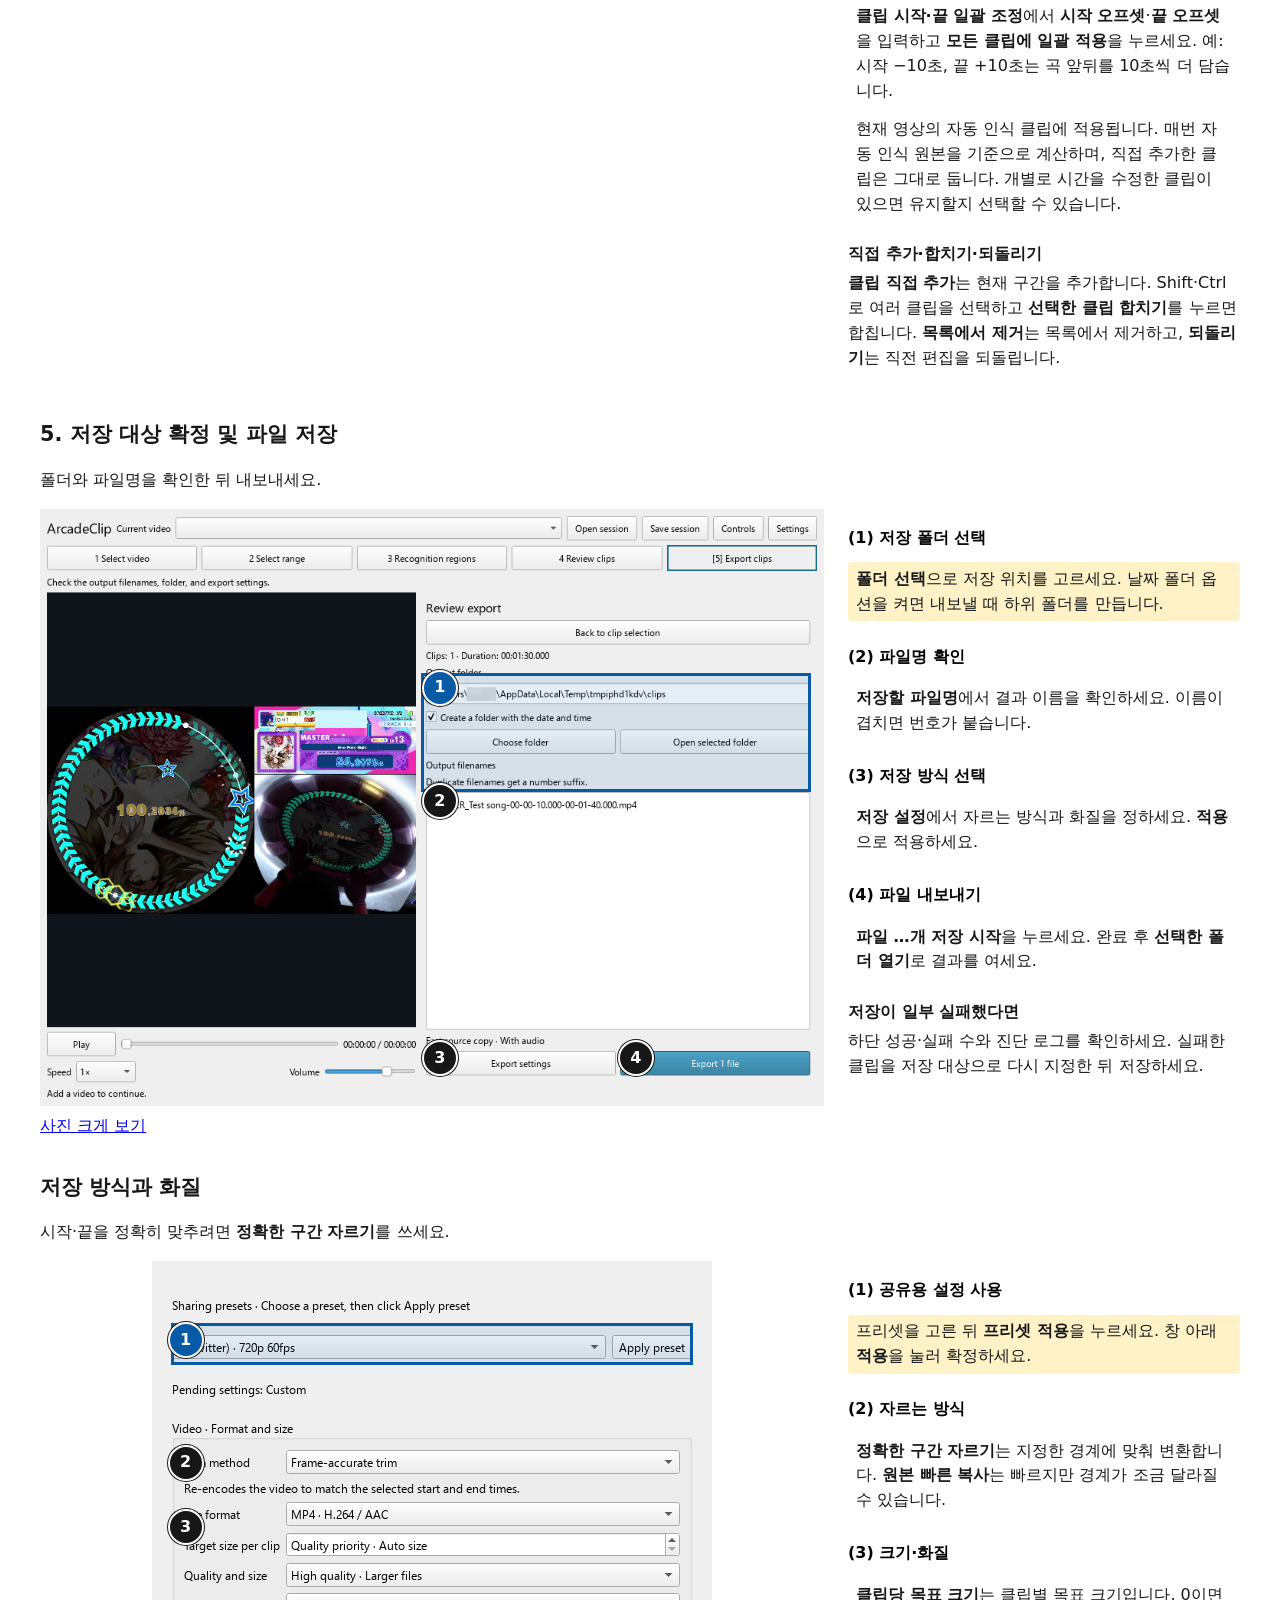
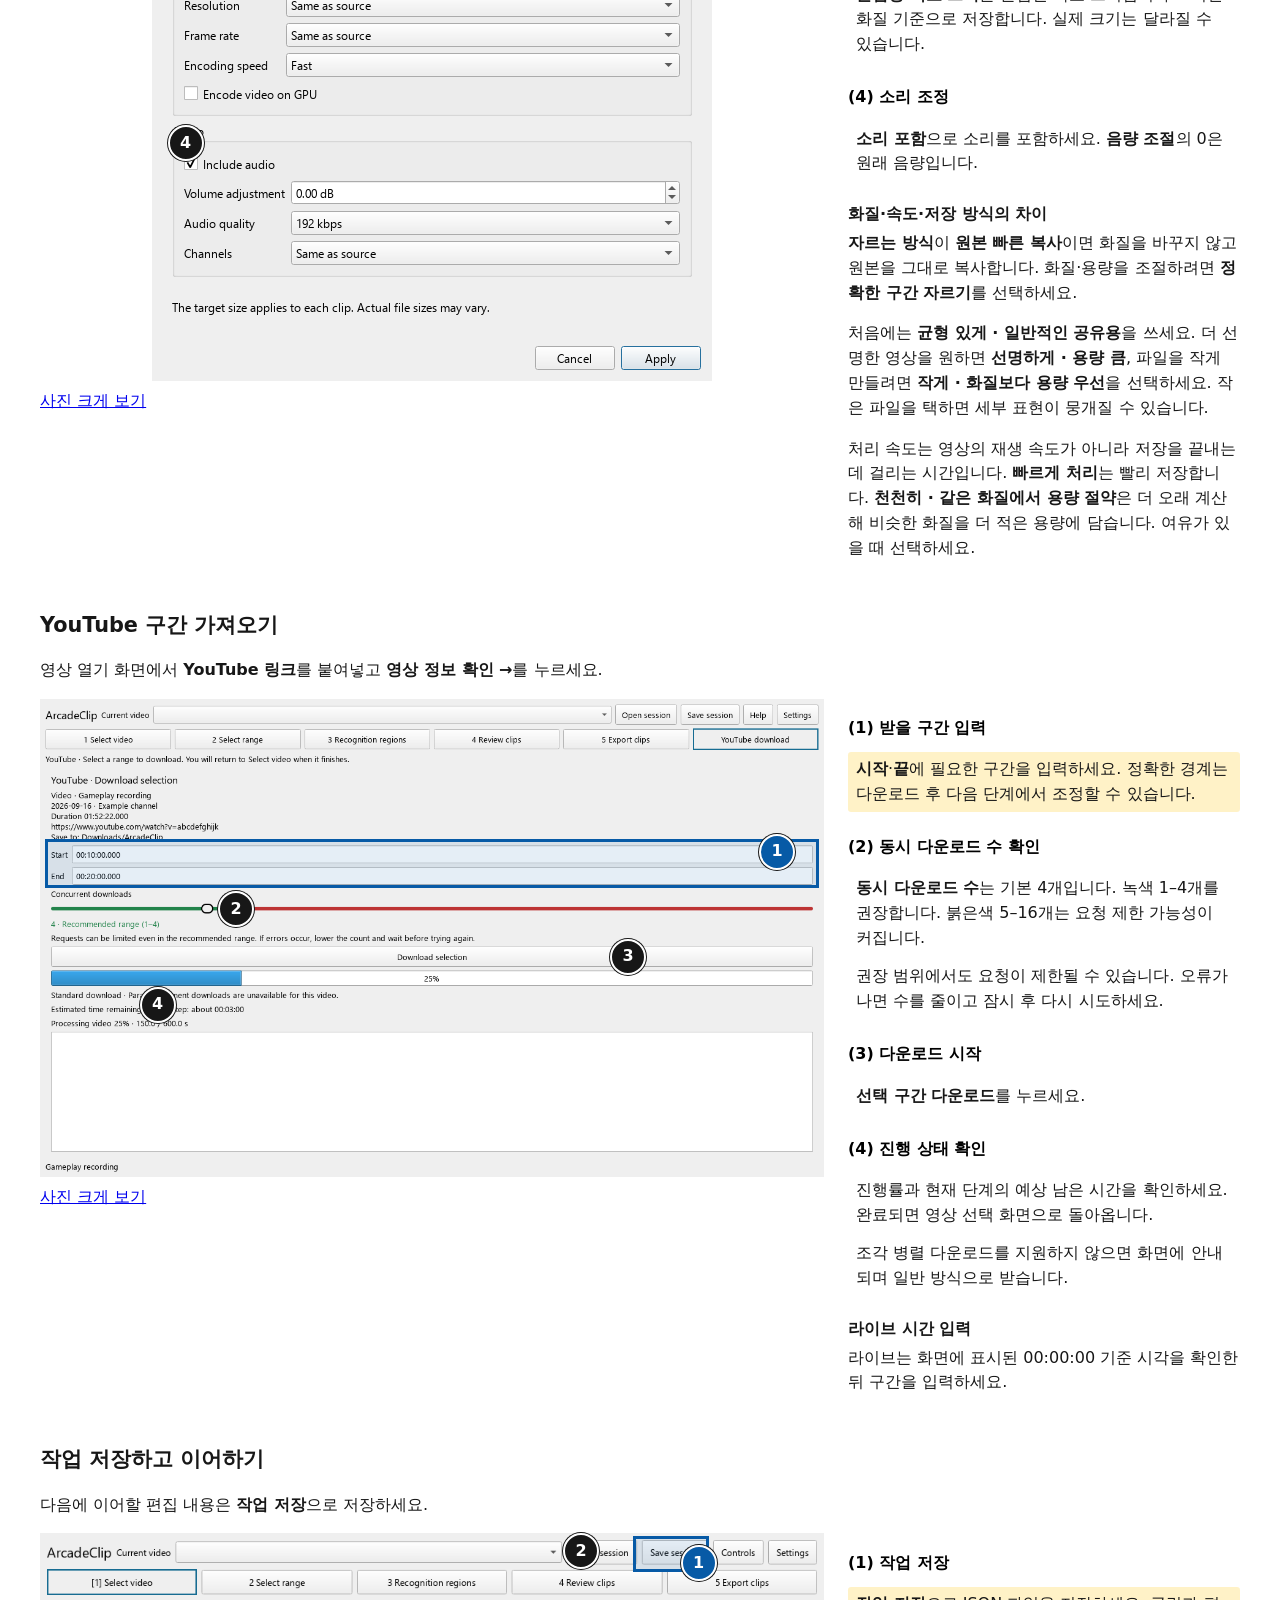
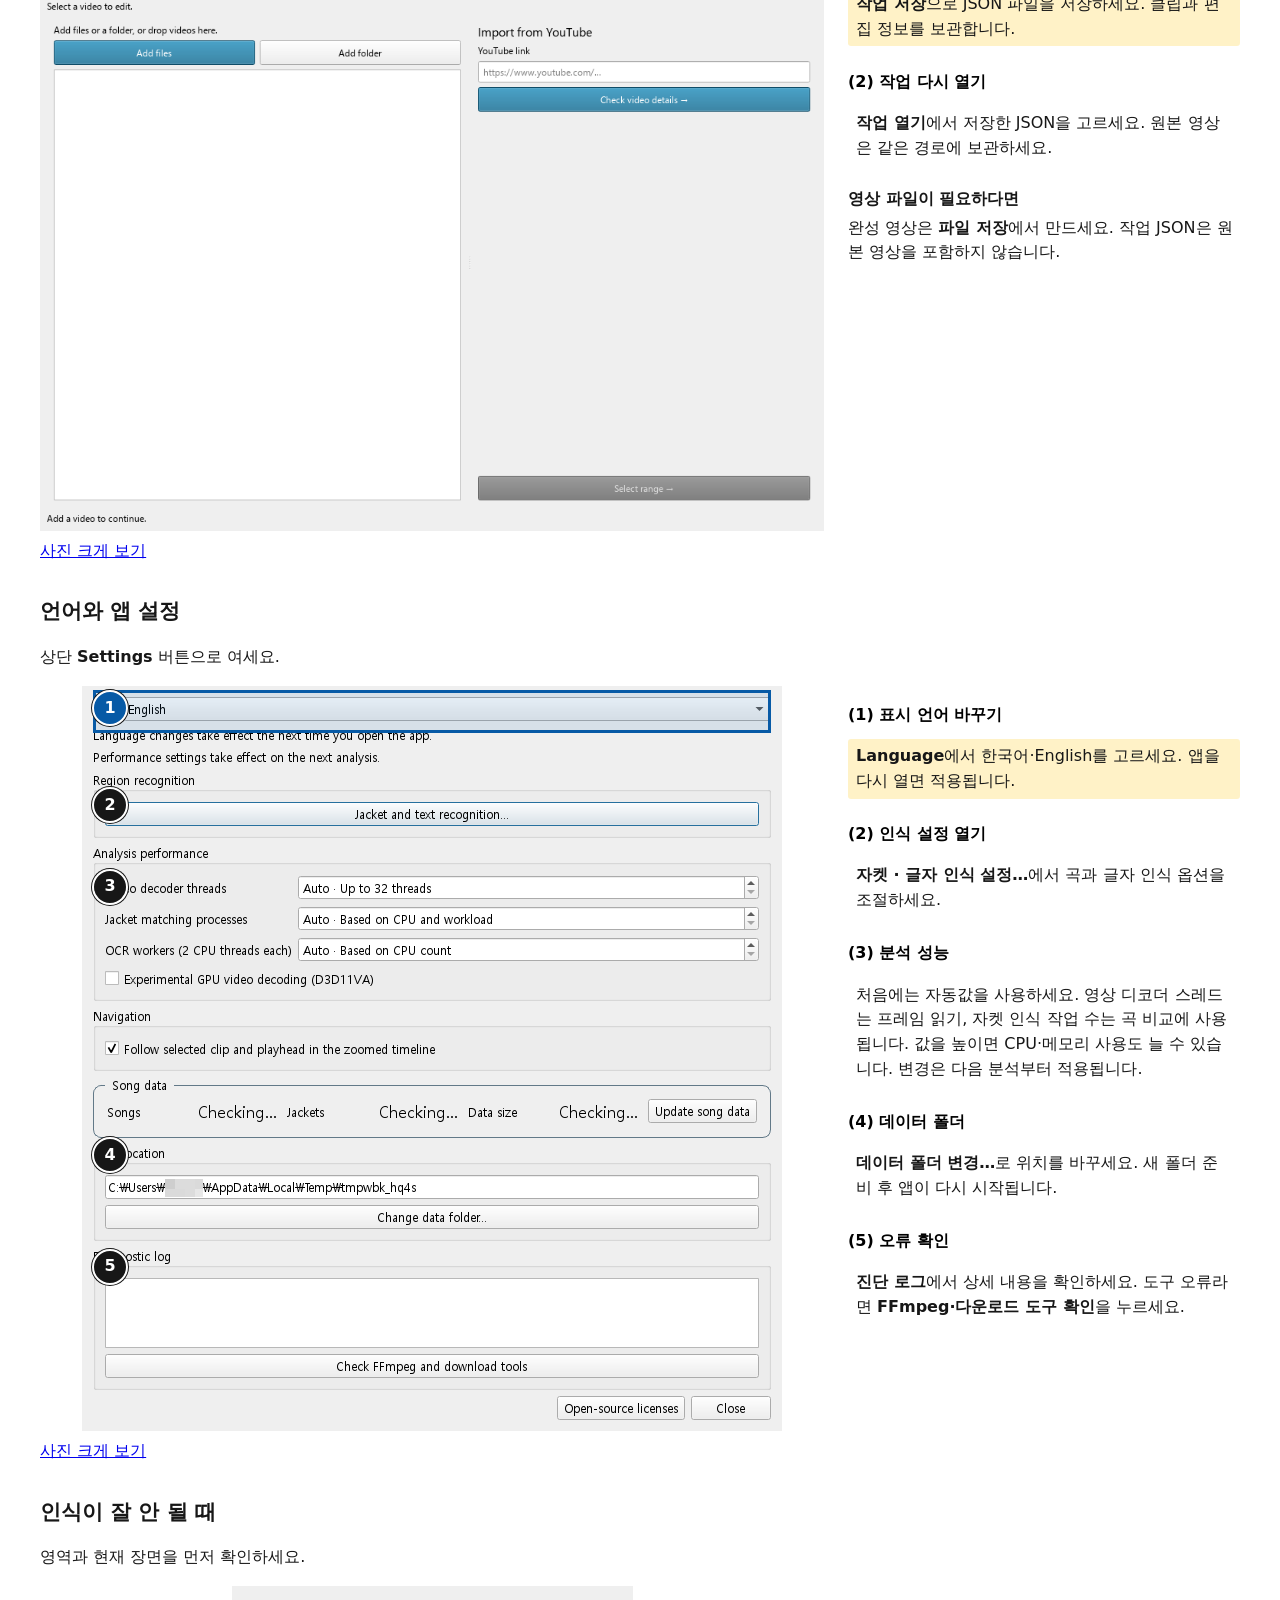
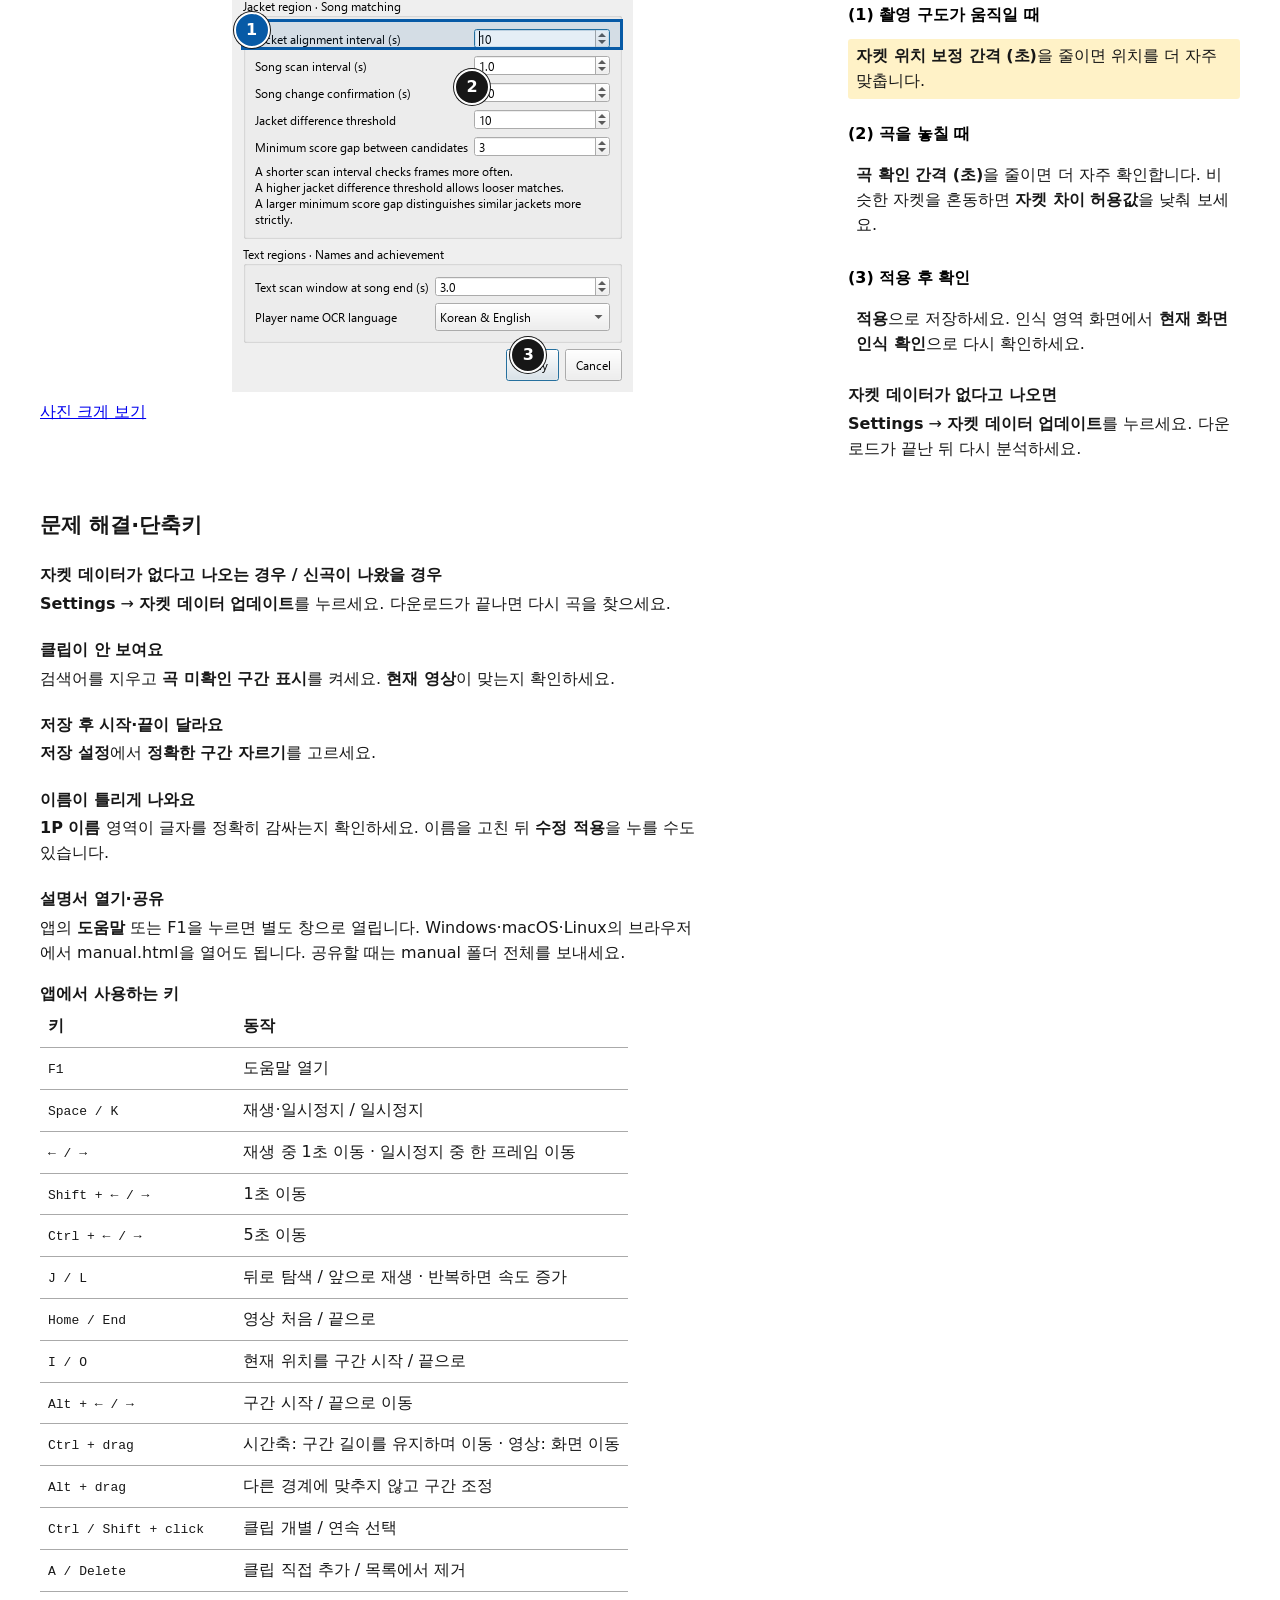
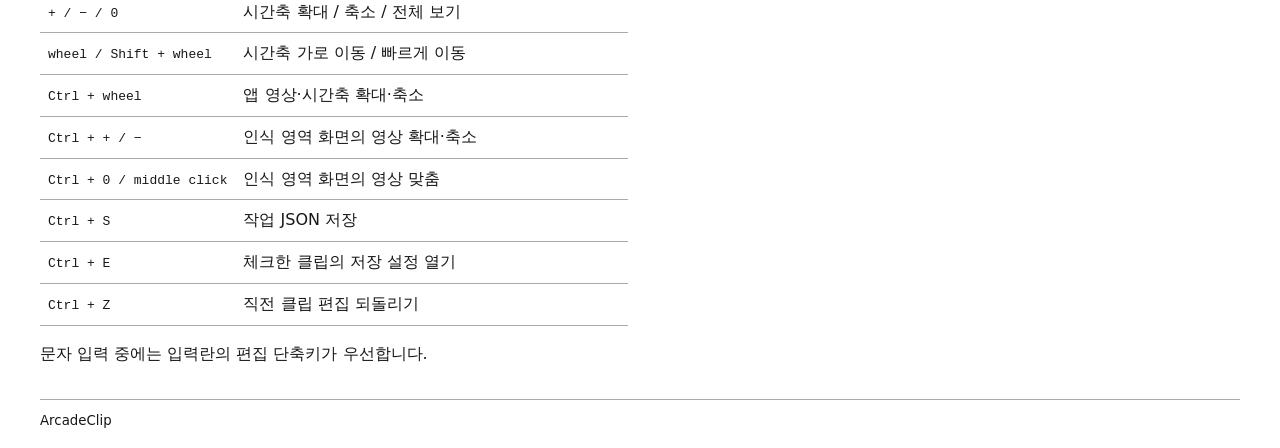
==== commit fc7e9e97: "Let the reader choose where jacket data comes from Certificates: the official artwork server sends a" ====
--- a/docs/manual/manual.html
+++ b/docs/manual/manual.html
@@ -25,7 +25,7 @@
 </div><figcaption><a href="images/welcome.png" target="_blank" rel="noopener">사진 크게 보기</a></figcaption></figure><div class="instructions">
 <section class="point" id="ko-welcome-1"><button class="point-select" data-point="1">(1) 데이터 폴더 지정</button><p><b data-msgid="폴더 선택">폴더 선택</b>으로 데이터 폴더를 지정하세요. 최초 1회 곡 자켓 약 100 MB를 다운로드합니다.</p></section>
 <section class="point" id="ko-welcome-2"><button class="point-select" data-point="2">(2) 다운로드 시작</button><p><b data-msgid="시작하기 →">시작하기 →</b>를 누르세요. 다운로드에 약 10분이 걸릴 수 있습니다. 완료될 때까지 기다리세요.</p></section>
-<aside class="extra"><h4>다음 실행부터</h4><p>같은 데이터 폴더의 파일을 다시 사용합니다. 신곡은 <b data-msgid="Settings">Settings</b> → <b data-msgid="곡 데이터 업데이트">곡 데이터 업데이트</b>로 받으세요.</p></aside>
+<aside class="extra"><h4>다음 실행부터</h4><p>같은 데이터 폴더의 파일을 다시 사용합니다. 신곡은 <b data-msgid="Settings">Settings</b> → <b data-msgid="자켓 데이터 업데이트">자켓 데이터 업데이트</b>로 받으세요.</p></aside>
 </div></div></article>
 <article id="ko-video" data-topic="video"><h2 tabindex="-1">1. 영상 열기</h2><p>파일 또는 폴더 중 한 방법으로 영상을 여세요.</p><div class="walkthrough"><figure><div class="shot" style="max-width:1024px"><img src="images/video.png" width="1024" height="780" alt="1. 영상 열기 — English UI"><div class="highlight" hidden aria-hidden="true"></div>
 <a class="hotspot" href="#ko-video-1" data-point="1" data-box="2,18,25,5" style="left:4%;top:20%" aria-label="1. 파일 추가">1</a>
@@ -156,10 +156,10 @@
 <section class="point" id="ko-recognition-1"><button class="point-select" data-point="1">(1) 촬영 구도가 움직일 때</button><p><b data-msgid="자켓 위치 보정 간격 (초)">자켓 위치 보정 간격 (초)</b>을 줄이면 위치를 더 자주 맞춥니다.</p></section>
 <section class="point" id="ko-recognition-2"><button class="point-select" data-point="2">(2) 곡을 놓칠 때</button><p><b data-msgid="곡 확인 간격 (초)">곡 확인 간격 (초)</b>을 줄이면 더 자주 확인합니다. 비슷한 자켓을 혼동하면 <b data-msgid="자켓 차이 허용값">자켓 차이 허용값</b>을 낮춰 보세요.</p></section>
 <section class="point" id="ko-recognition-3"><button class="point-select" data-point="3">(3) 적용 후 확인</button><p><b data-msgid="적용">적용</b>으로 저장하세요. 인식 영역 화면에서 <b data-msgid="현재 화면 인식 확인">현재 화면 인식 확인</b>으로 다시 확인하세요.</p></section>
-<aside class="extra"><h4>곡 데이터가 없다고 나오면</h4><p><b data-msgid="Settings">Settings</b> → <b data-msgid="곡 데이터 업데이트">곡 데이터 업데이트</b>를 누르세요. 다운로드가 끝난 뒤 다시 분석하세요.</p></aside>
+<aside class="extra"><h4>자켓 데이터가 없다고 나오면</h4><p><b data-msgid="Settings">Settings</b> → <b data-msgid="자켓 데이터 업데이트">자켓 데이터 업데이트</b>를 누르세요. 다운로드가 끝난 뒤 다시 분석하세요.</p></aside>
 </div></div></article>
 <article id="ko-help" data-topic="help"><h2 tabindex="-1">문제 해결·단축키</h2>
-<aside class="extra"><h4>곡 데이터가 없다고 나오는 경우 / 신곡이 나왔을 경우</h4><p><b data-msgid="Settings">Settings</b> → <b data-msgid="곡 데이터 업데이트">곡 데이터 업데이트</b>를 누르세요. 다운로드가 끝나면 다시 곡을 찾으세요.</p></aside>
+<aside class="extra"><h4>자켓 데이터가 없다고 나오는 경우 / 신곡이 나왔을 경우</h4><p><b data-msgid="Settings">Settings</b> → <b data-msgid="자켓 데이터 업데이트">자켓 데이터 업데이트</b>를 누르세요. 다운로드가 끝나면 다시 곡을 찾으세요.</p></aside>
 <aside class="extra"><h4>클립이 안 보여요</h4><p>검색어를 지우고 <b data-msgid="곡 미확인 구간 표시">곡 미확인 구간 표시</b>를 켜세요. <b data-msgid="현재 영상">현재 영상</b>이 맞는지 확인하세요.</p></aside>
 <aside class="extra"><h4>저장 후 시작·끝이 달라요</h4><p><b data-msgid="저장 설정">저장 설정</b>에서 <b data-msgid="정확한 구간 자르기">정확한 구간 자르기</b>를 고르세요.</p></aside>
 <aside class="extra"><h4>이름이 틀리게 나와요</h4><p><b data-msgid="1P 이름">1P 이름</b> 영역이 글자를 정확히 감싸는지 확인하세요. 이름을 고친 뒤 <b data-msgid="수정 적용">수정 적용</b>을 누를 수도 있습니다.</p></aside>
@@ -209,7 +209,7 @@
 </div><figcaption><a href="images/welcome.png" target="_blank" rel="noopener">Open full-size image</a></figcaption></figure><div class="instructions">
 <section class="point" id="en-welcome-1"><button class="point-select" data-point="1">(1) Choose a data folder</button><p>Use <b data-msgid="폴더 선택">Choose folder</b> to choose a data folder. The first launch downloads about 100 MB of song jackets.</p></section>
 <section class="point" id="en-welcome-2"><button class="point-select" data-point="2">(2) Start the download</button><p>Click <b data-msgid="시작하기 →">Get started →</b>. The download may take about 10 minutes. Wait for it to finish.</p></section>
-<aside class="extra"><h4>On later launches</h4><p>Files in the same data folder are reused. Get new songs with <b data-msgid="Settings">Settings</b> → <b data-msgid="곡 데이터 업데이트">Update song data</b>.</p></aside>
+<aside class="extra"><h4>On later launches</h4><p>Files in the same data folder are reused. Get new songs with <b data-msgid="Settings">Settings</b> → <b data-msgid="자켓 데이터 업데이트">Update jacket data</b>.</p></aside>
 </div></div></article>
 <article id="en-video" data-topic="video"><h2 tabindex="-1">1. Open a video</h2><p>Open a video using either files or a folder.</p><div class="walkthrough"><figure><div class="shot" style="max-width:1024px"><img src="images/video.png" width="1024" height="780" alt="1. Open a video — English UI"><div class="highlight" hidden aria-hidden="true"></div>
 <a class="hotspot" href="#en-video-1" data-point="1" data-box="2,18,25,5" style="left:4%;top:20%" aria-label="1. Add files">1</a>
@@ -340,10 +340,10 @@
 <section class="point" id="en-recognition-1"><button class="point-select" data-point="1">(1) When the camera moves</button><p>Lower <b data-msgid="자켓 위치 보정 간격 (초)">Jacket alignment interval (s)</b> to check the position more often.</p></section>
 <section class="point" id="en-recognition-2"><button class="point-select" data-point="2">(2) When songs are missed</button><p>Lower <b data-msgid="곡 확인 간격 (초)">Song scan interval (s)</b> to check more often. If similar jackets get mixed up, try a lower <b data-msgid="자켓 차이 허용값">Jacket difference threshold</b>.</p></section>
 <section class="point" id="en-recognition-3"><button class="point-select" data-point="3">(3) Apply and test</button><p>Click <b data-msgid="적용">Apply</b>. Return to Recognition regions and use <b data-msgid="현재 화면 인식 확인">Test current frame</b> again.</p></section>
-<aside class="extra"><h4>If song data is missing</h4><p>Open <b data-msgid="Settings">Settings</b> → <b data-msgid="곡 데이터 업데이트">Update song data</b>. Analyze again when the download finishes.</p></aside>
+<aside class="extra"><h4>If song data is missing</h4><p>Open <b data-msgid="Settings">Settings</b> → <b data-msgid="자켓 데이터 업데이트">Update jacket data</b>. Analyze again when the download finishes.</p></aside>
 </div></div></article>
 <article id="en-help" data-topic="help"><h2 tabindex="-1">Troubleshooting and shortcuts</h2>
-<aside class="extra"><h4>Song data is missing / A new song was released</h4><p>Open <b data-msgid="Settings">Settings</b> → <b data-msgid="곡 데이터 업데이트">Update song data</b>. When the download finishes, find songs again.</p></aside>
+<aside class="extra"><h4>Jacket data is missing / A new song was released</h4><p>Open <b data-msgid="Settings">Settings</b> → <b data-msgid="자켓 데이터 업데이트">Update jacket data</b>. When the download finishes, find songs again.</p></aside>
 <aside class="extra"><h4>No clips are visible</h4><p>Clear the search and enable <b data-msgid="곡 미확인 구간 표시">Show unidentified song sections</b>. Check <b data-msgid="현재 영상">Current video</b>.</p></aside>
 <aside class="extra"><h4>Exported boundaries shifted</h4><p>Choose <b data-msgid="정확한 구간 자르기">Frame-accurate trim</b> in <b data-msgid="저장 설정">Export settings</b>.</p></aside>
 <aside class="extra"><h4>Player names are wrong</h4><p>Check that the <b data-msgid="1P 이름">1P name</b> region frames the text. You can also edit the name and click <b data-msgid="수정 적용">Apply edits</b>.</p></aside>
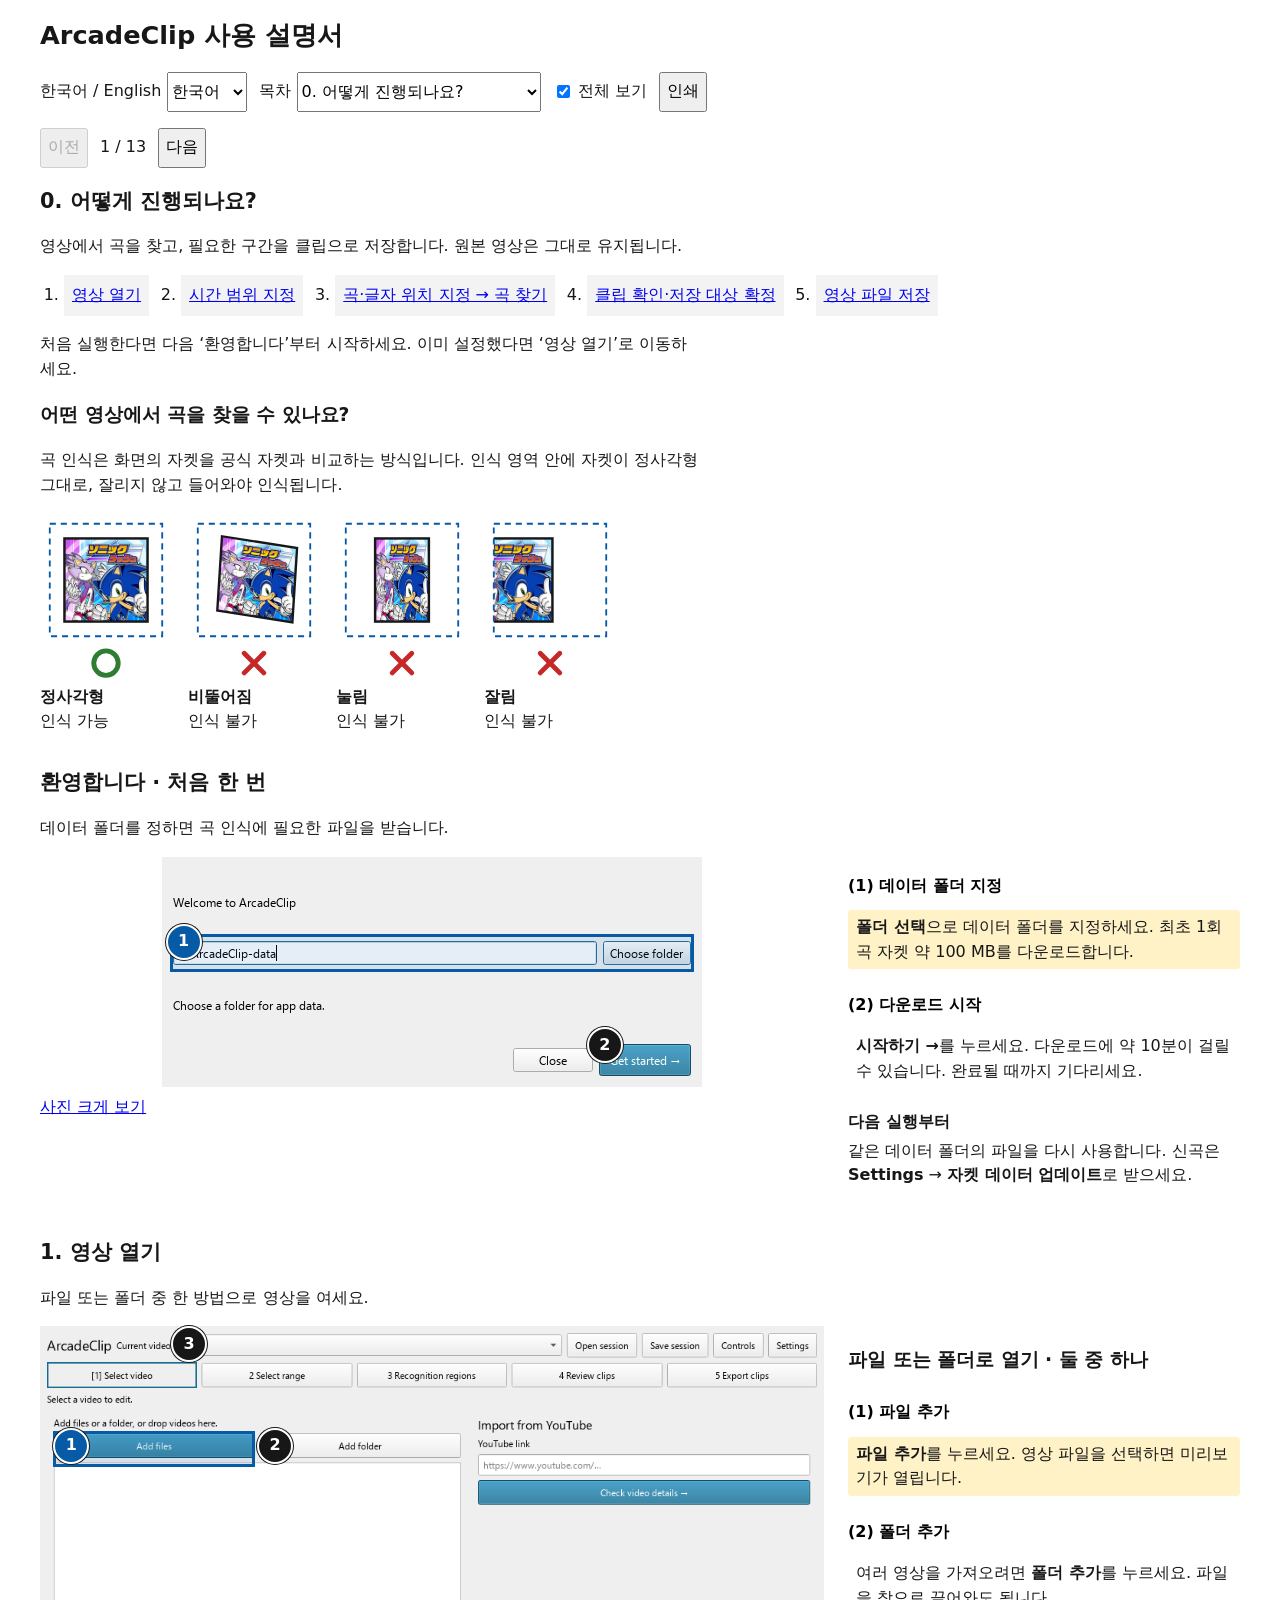
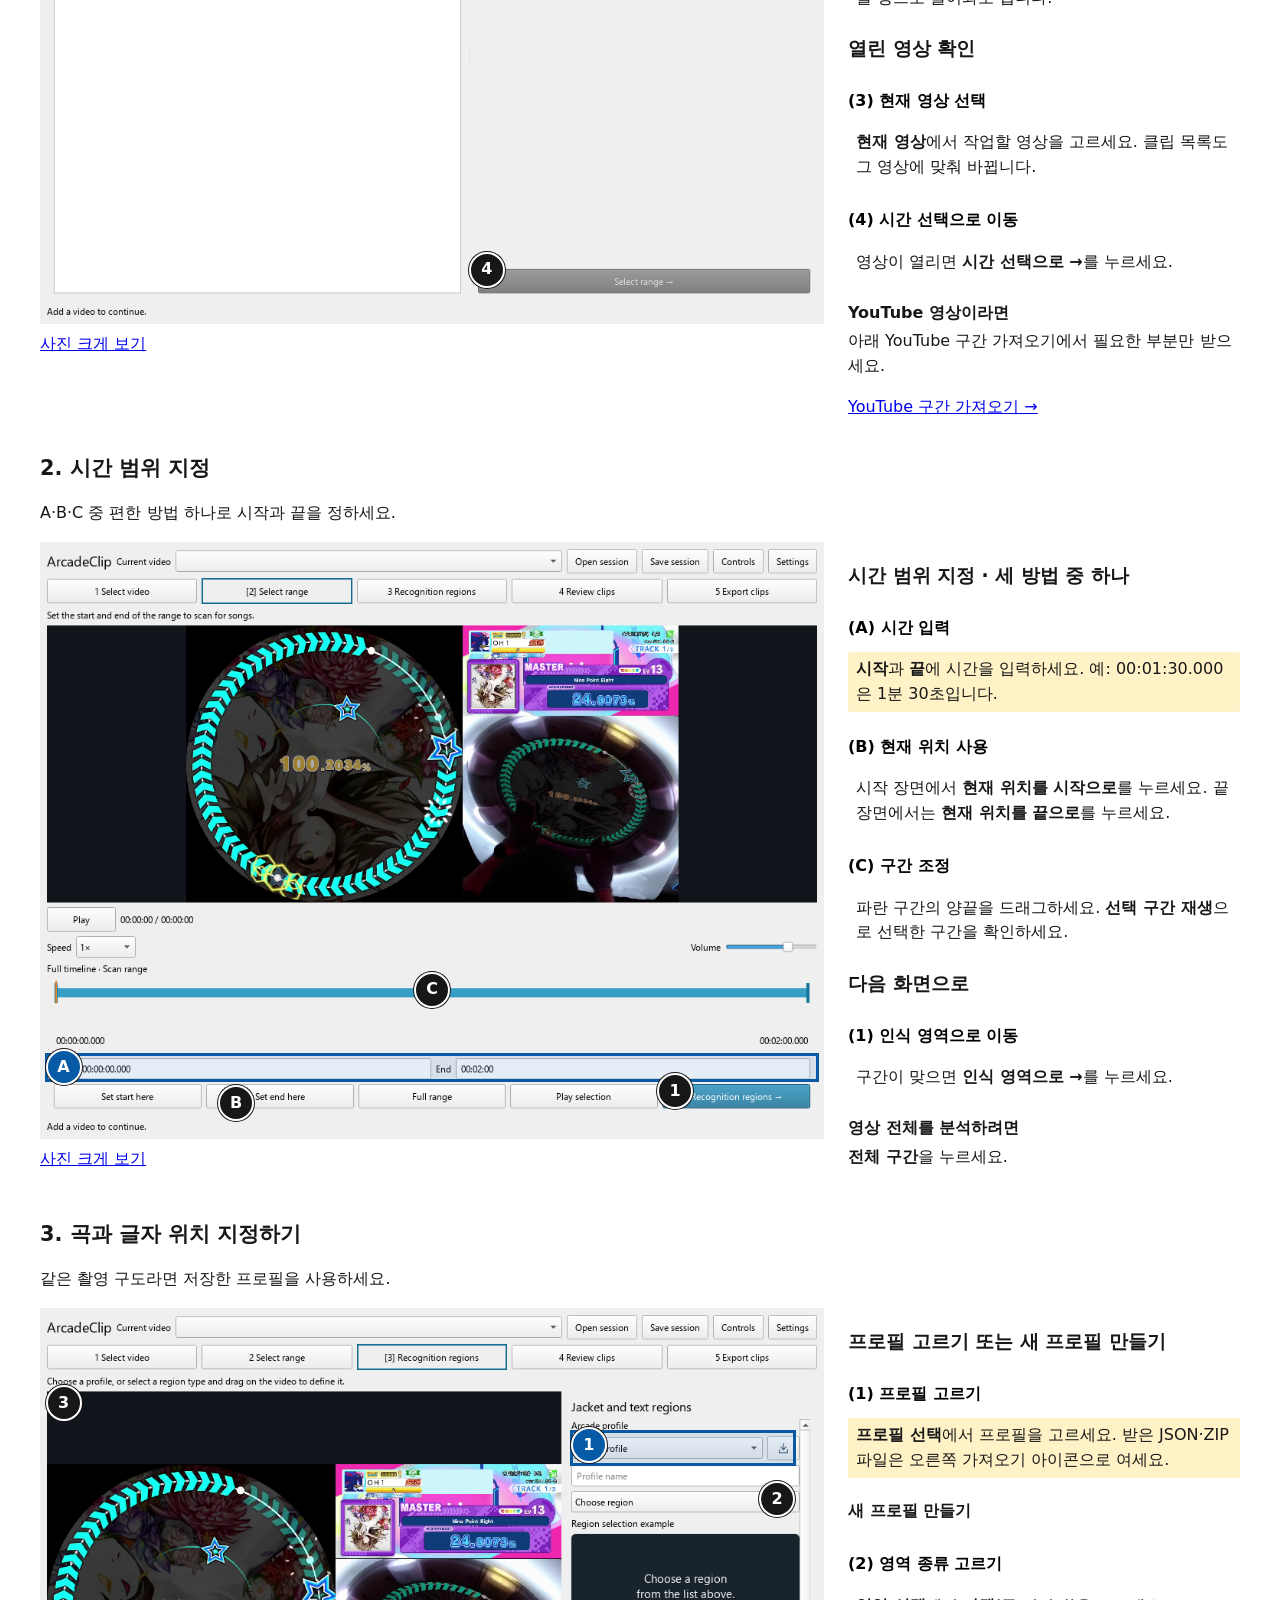
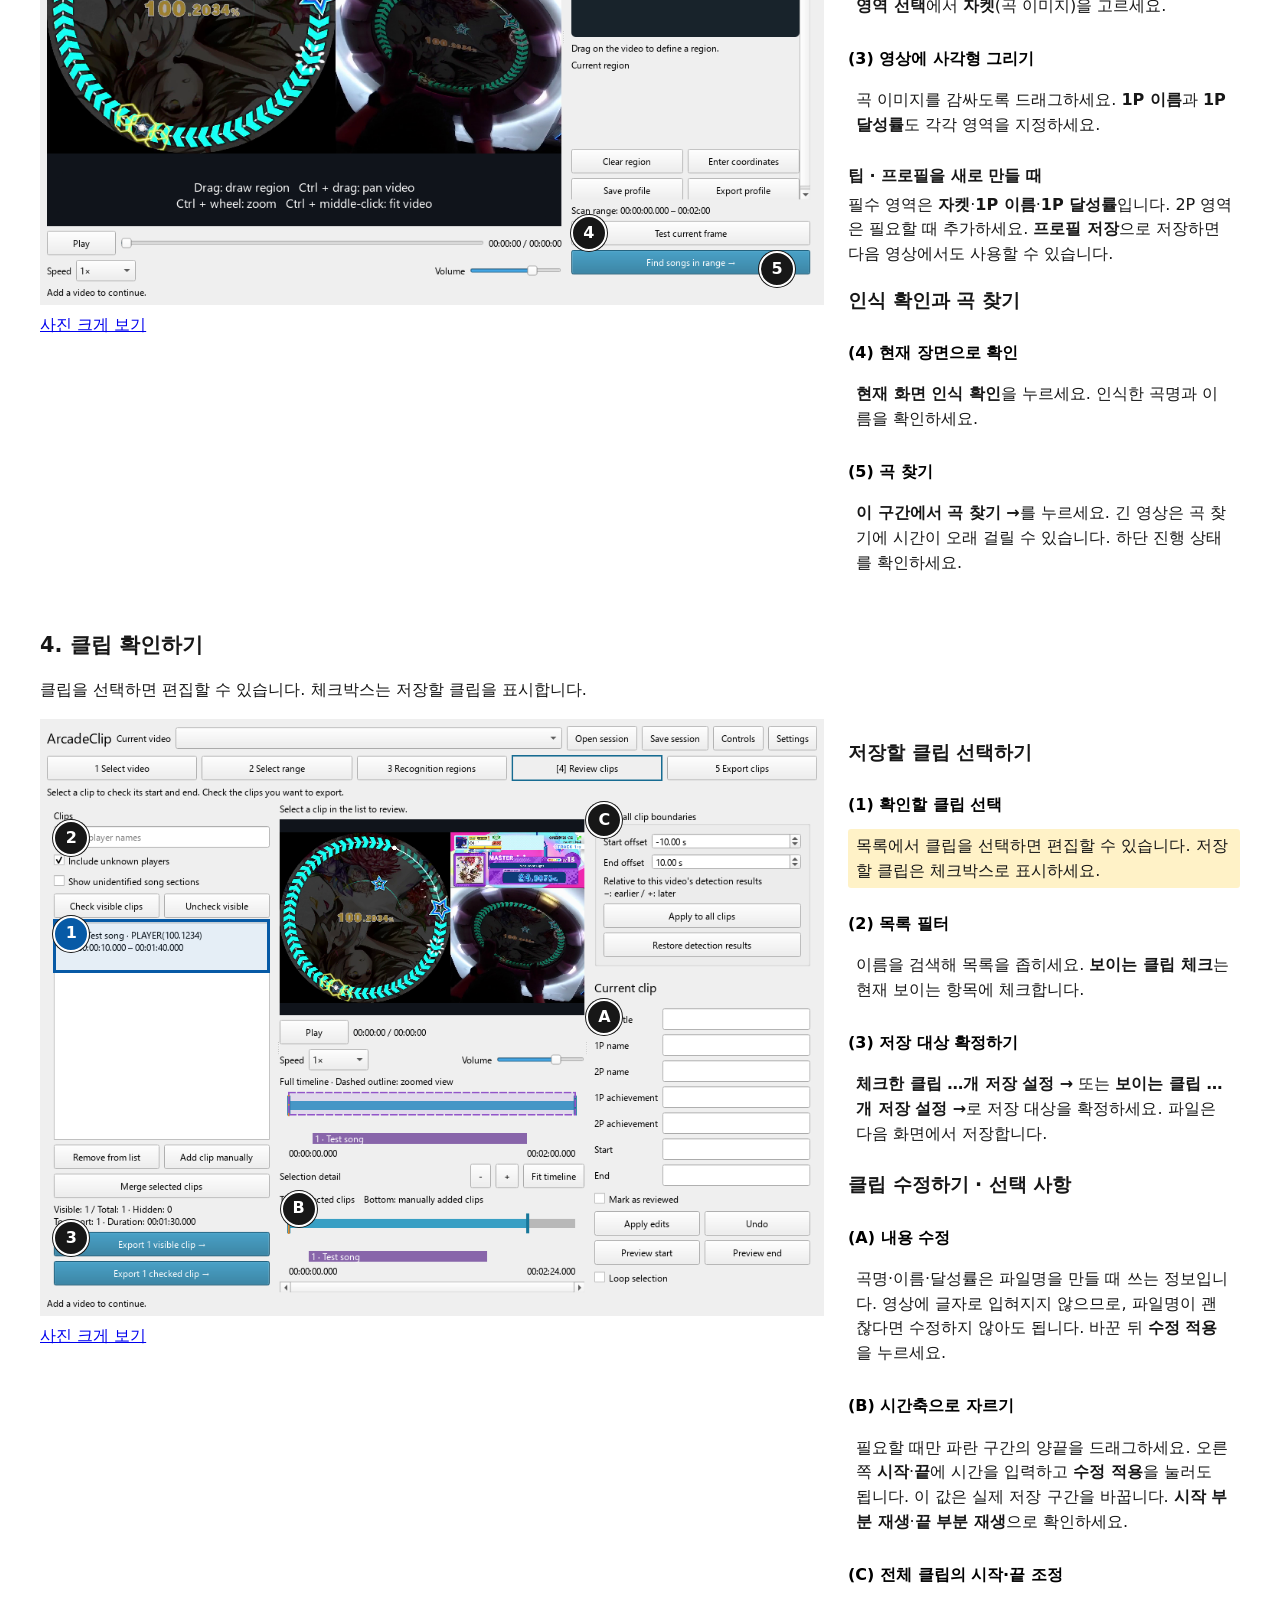
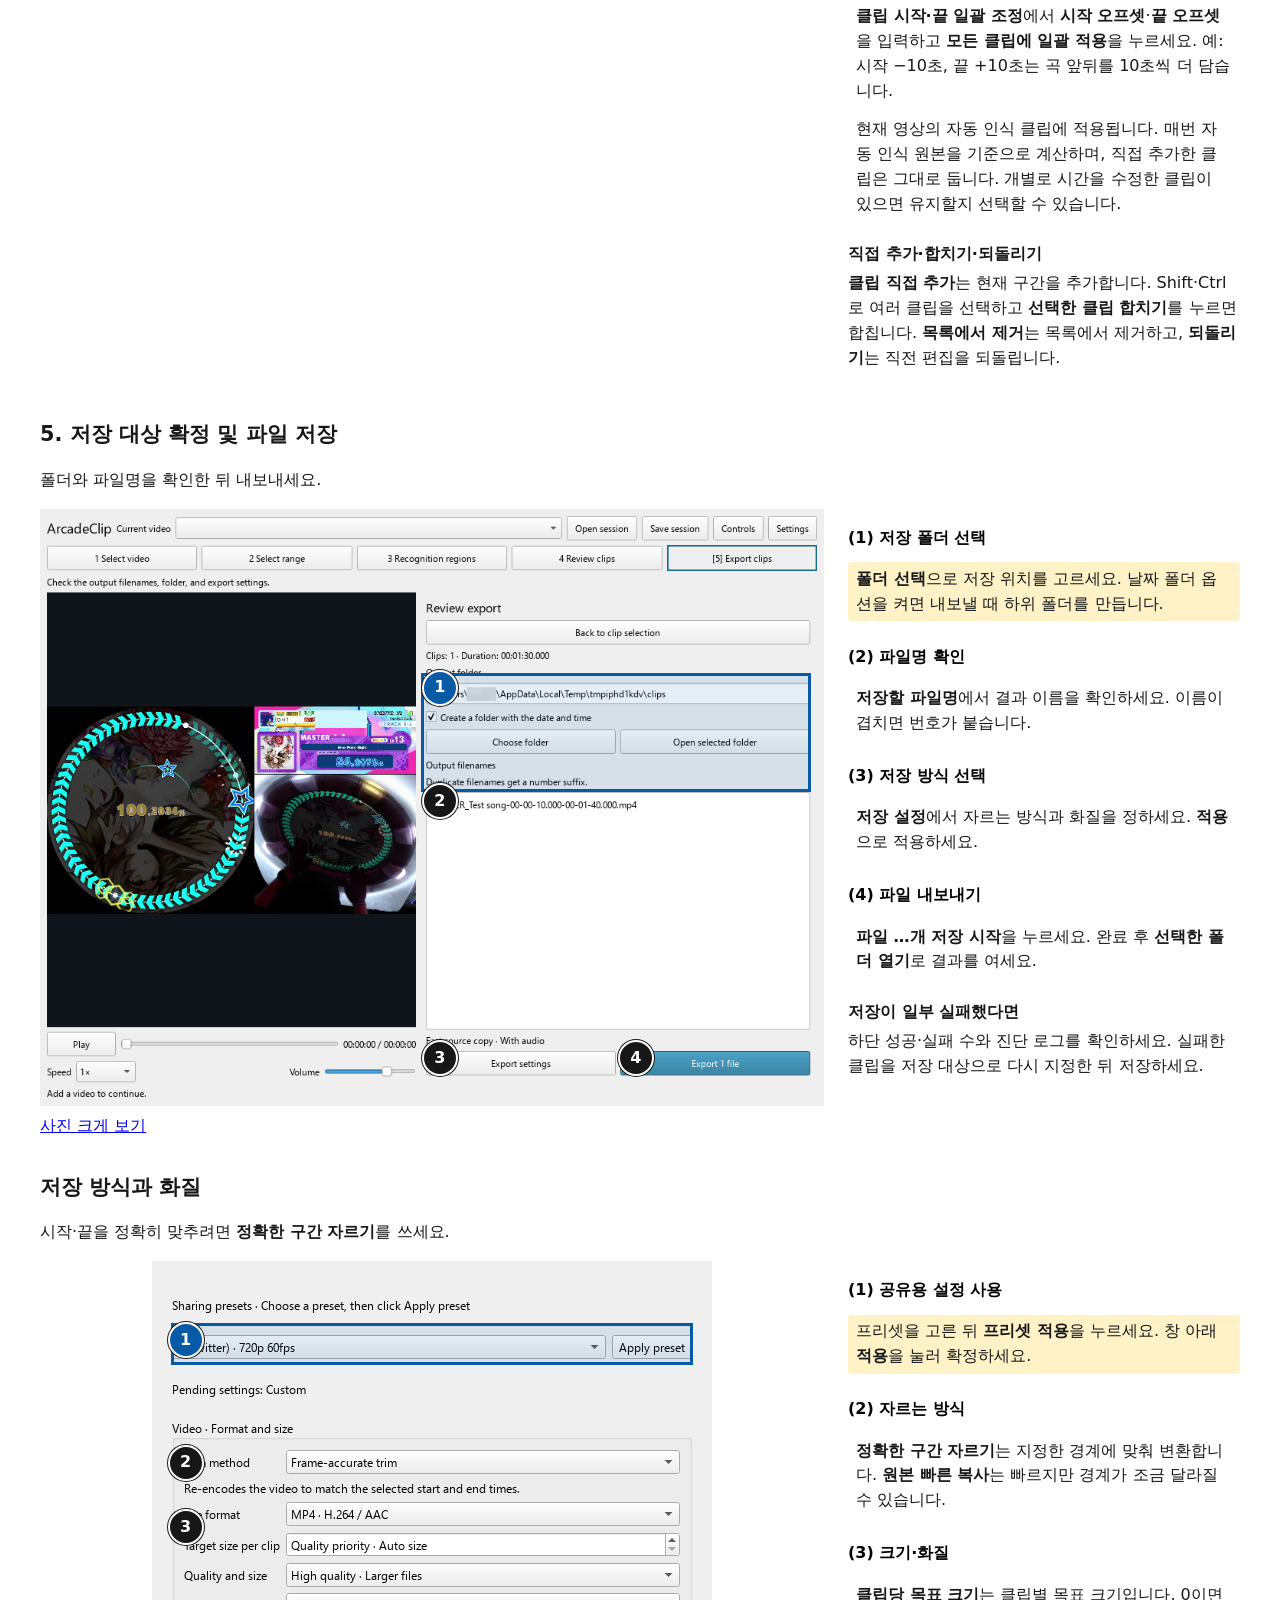
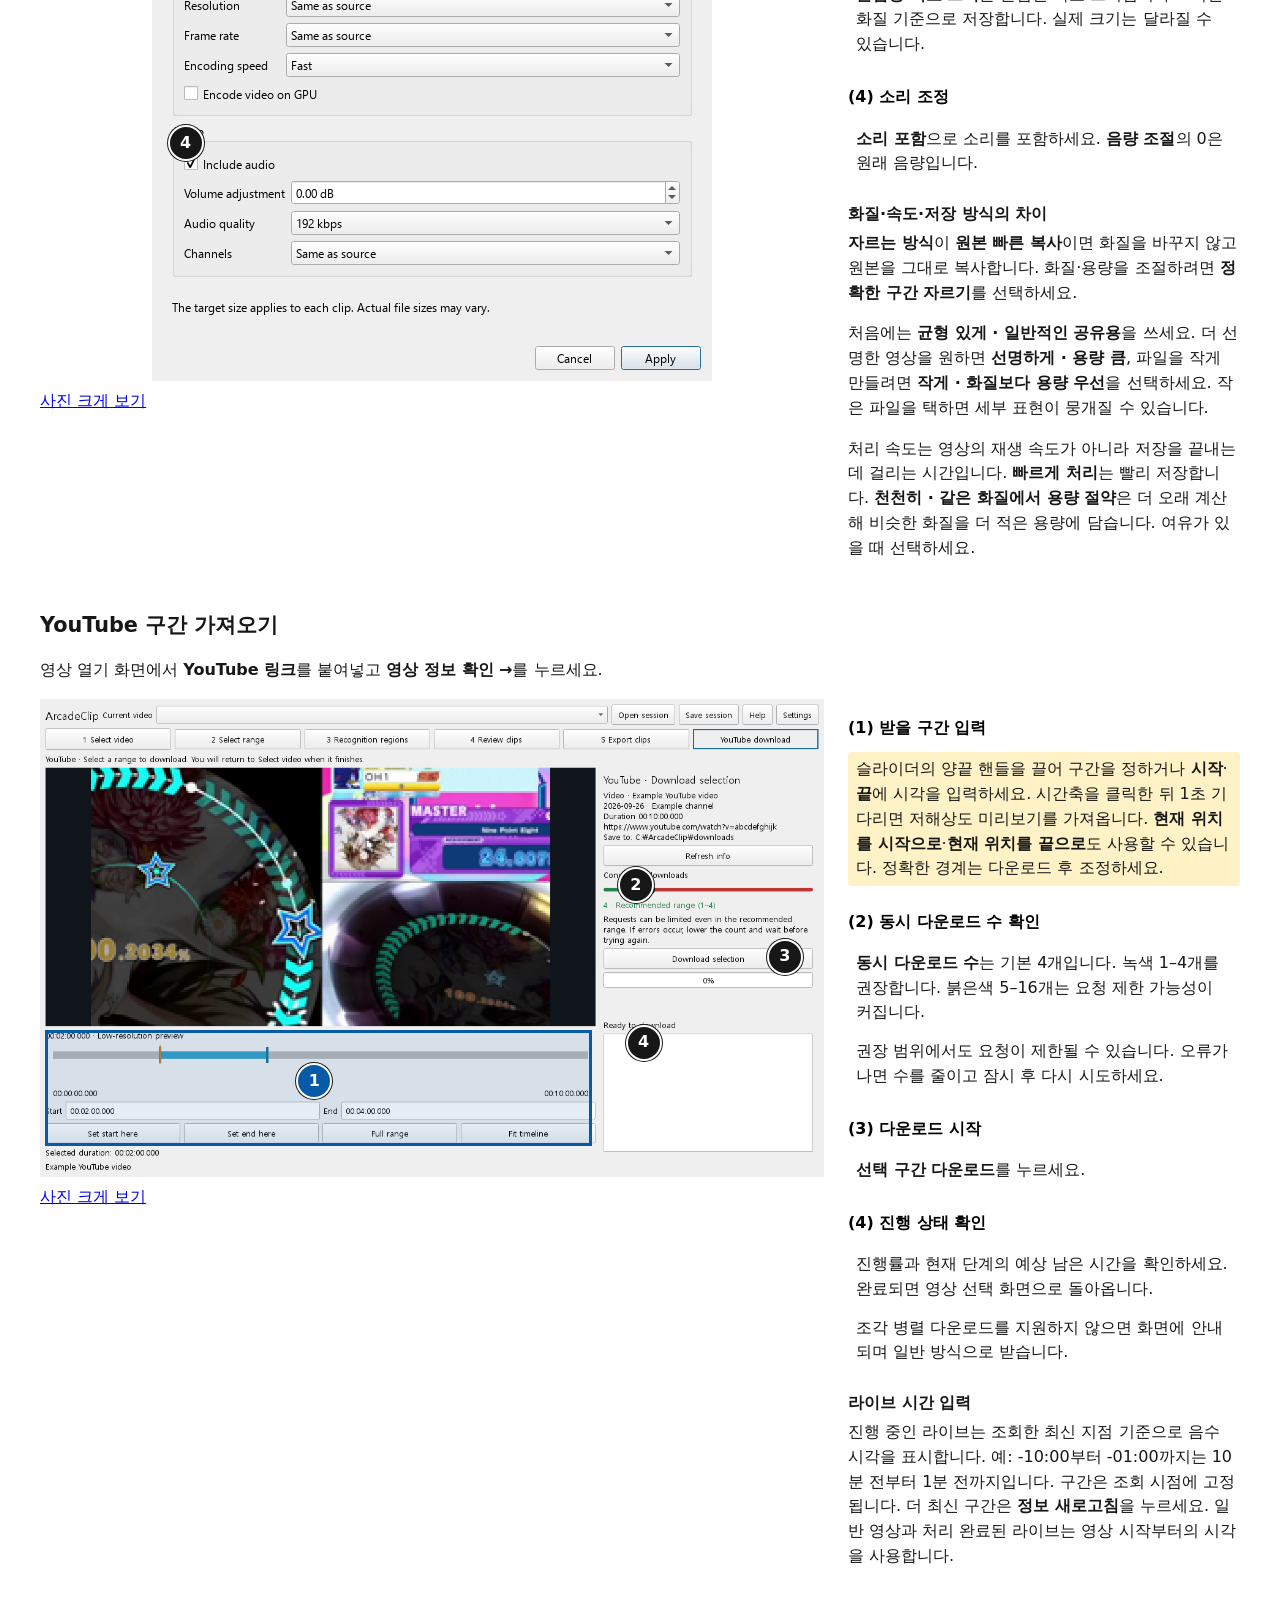
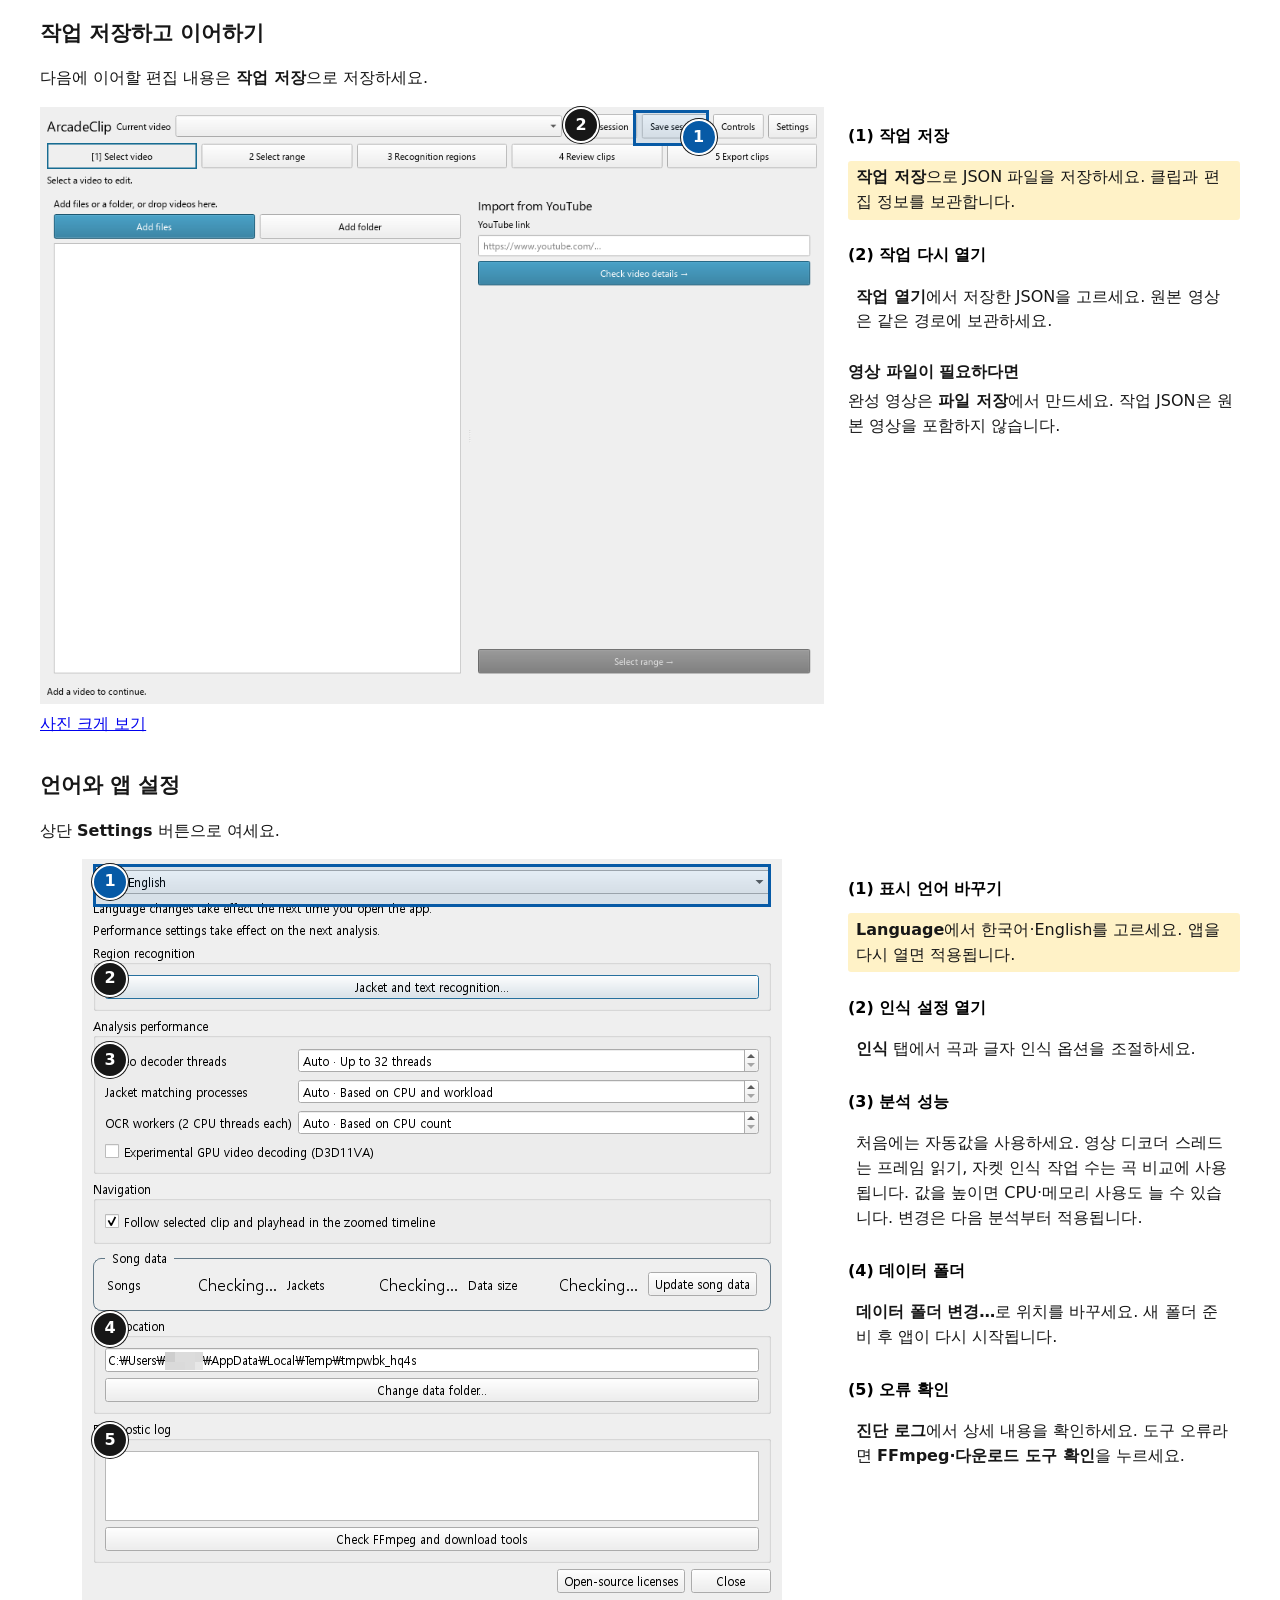
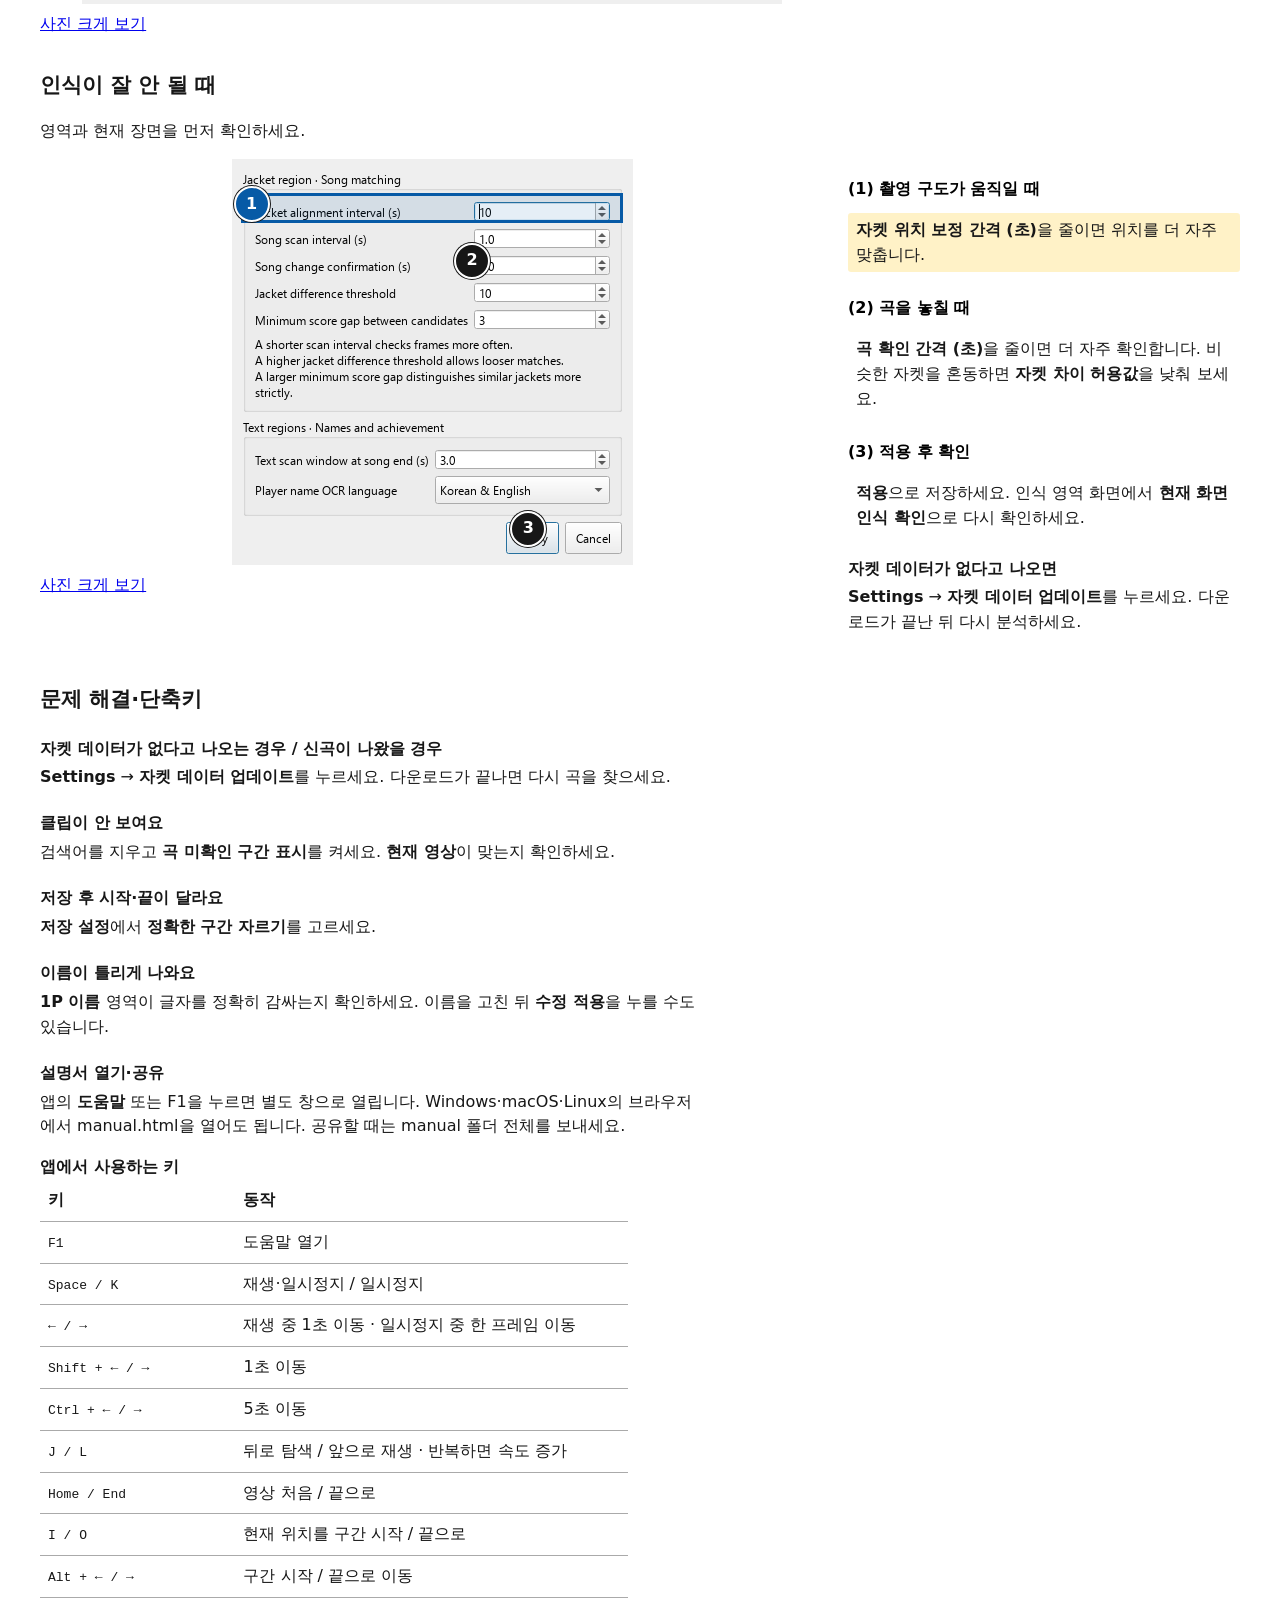
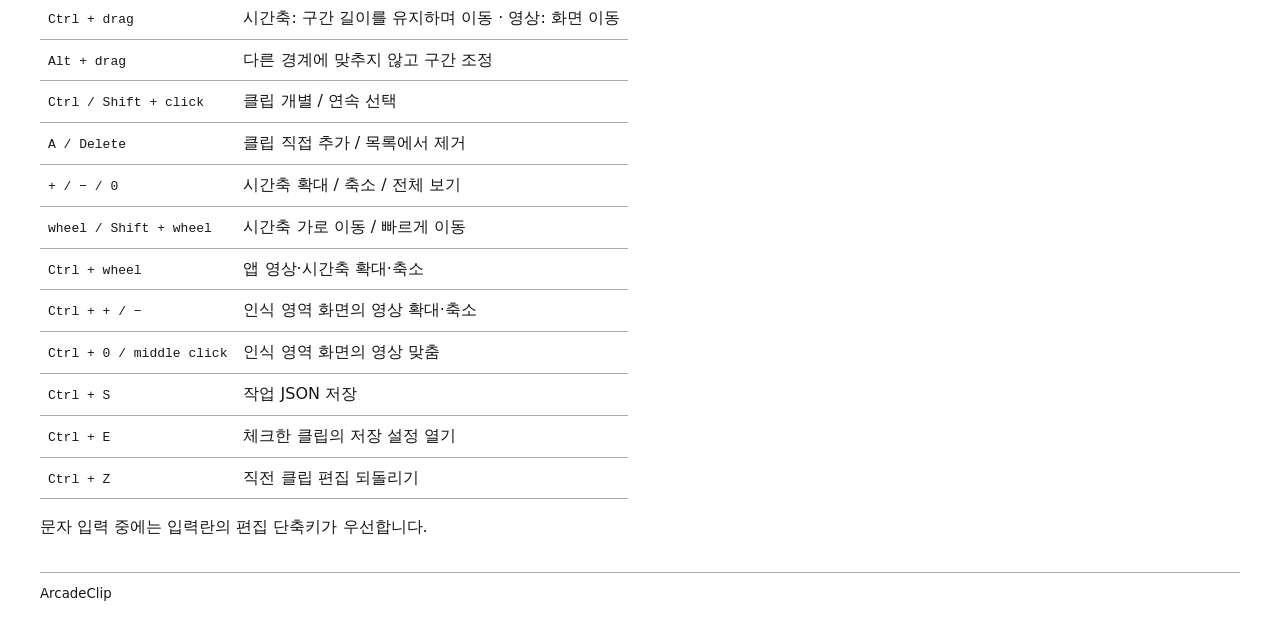
==== commit 43957777: "Add YouTube range previews and reliable live DVR downloads for v0.2.0" ====
--- a/docs/manual/manual.html
+++ b/docs/manual/manual.html
@@ -116,16 +116,16 @@
 <aside class="extra"><h4>화질·속도·저장 방식의 차이</h4><p><b data-msgid="자르는 방식">자르는 방식</b>이 <b data-msgid="원본 빠른 복사">원본 빠른 복사</b>이면 화질을 바꾸지 않고 원본을 그대로 복사합니다. 화질·용량을 조절하려면 <b data-msgid="정확한 구간 자르기">정확한 구간 자르기</b>를 선택하세요.</p><p>처음에는 <b data-msgid="균형 있게 · 일반적인 공유용">균형 있게 · 일반적인 공유용</b>을 쓰세요. 더 선명한 영상을 원하면 <b data-msgid="선명하게 · 용량 큼">선명하게 · 용량 큼</b>, 파일을 작게 만들려면 <b data-msgid="작게 · 화질보다 용량 우선">작게 · 화질보다 용량 우선</b>을 선택하세요. 작은 파일을 택하면 세부 표현이 뭉개질 수 있습니다.</p><p>처리 속도는 영상의 재생 속도가 아니라 저장을 끝내는 데 걸리는 시간입니다. <b data-msgid="빠르게 처리">빠르게 처리</b>는 빨리 저장합니다. <b data-msgid="천천히 · 같은 화질에서 용량 절약">천천히 · 같은 화질에서 용량 절약</b>은 더 오래 계산해 비슷한 화질을 더 적은 용량에 담습니다. 여유가 있을 때 선택하세요.</p></aside>
 </div></div></article>
 <article id="ko-youtube" data-topic="youtube"><h2 tabindex="-1">YouTube 구간 가져오기</h2><p>영상 열기 화면에서 <b data-msgid="YouTube 링크">YouTube 링크</b>를 붙여넣고 <b data-msgid="영상 정보 확인 →">영상 정보 확인 →</b>를 누르세요.</p><div class="walkthrough"><figure><div class="shot" style="max-width:1280px"><img src="images/youtube-download.png" width="1280" height="780" alt="YouTube 구간 가져오기 — English UI"><div class="highlight" hidden aria-hidden="true"></div>
-<a class="hotspot" href="#ko-youtube-1" data-point="1" data-box="1,30,98,9" style="left:94%;top:32%" aria-label="1. 받을 구간 입력">1</a>
-<a class="hotspot" href="#ko-youtube-2" data-point="2" data-box="1,40,98,8" style="left:25%;top:44%" aria-label="2. 동시 다운로드 수 확인">2</a>
-<a class="hotspot" href="#ko-youtube-3" data-point="3" data-box="1,51,98,5" style="left:75%;top:54%" aria-label="3. 다운로드 시작">3</a>
-<a class="hotspot" href="#ko-youtube-4" data-point="4" data-box="1,56,98,15" style="left:15%;top:64%" aria-label="4. 진행 상태 확인">4</a>
+<a class="hotspot" href="#ko-youtube-1" data-point="1" data-box="1,70,69,23" style="left:35%;top:80%" aria-label="1. 받을 구간 입력">1</a>
+<a class="hotspot" href="#ko-youtube-2" data-point="2" data-box="72,35,26,17" style="left:76%;top:39%" aria-label="2. 동시 다운로드 수 확인">2</a>
+<a class="hotspot" href="#ko-youtube-3" data-point="3" data-box="72,52,26,5" style="left:95%;top:54%" aria-label="3. 다운로드 시작">3</a>
+<a class="hotspot" href="#ko-youtube-4" data-point="4" data-box="72,57,26,37" style="left:77%;top:72%" aria-label="4. 진행 상태 확인">4</a>
 </div><figcaption><a href="images/youtube-download.png" target="_blank" rel="noopener">사진 크게 보기</a></figcaption></figure><div class="instructions">
-<section class="point" id="ko-youtube-1"><button class="point-select" data-point="1">(1) 받을 구간 입력</button><p><b data-msgid="시작">시작</b>·<b data-msgid="끝">끝</b>에 필요한 구간을 입력하세요. 정확한 경계는 다운로드 후 다음 단계에서 조정할 수 있습니다.</p></section>
+<section class="point" id="ko-youtube-1"><button class="point-select" data-point="1">(1) 받을 구간 입력</button><p>슬라이더의 양끝 핸들을 끌어 구간을 정하거나 <b data-msgid="시작">시작</b>·<b data-msgid="끝">끝</b>에 시각을 입력하세요. 시간축을 클릭한 뒤 1초 기다리면 저해상도 미리보기를 가져옵니다. <b data-msgid="현재 위치를 시작으로">현재 위치를 시작으로</b>·<b data-msgid="현재 위치를 끝으로">현재 위치를 끝으로</b>도 사용할 수 있습니다. 정확한 경계는 다운로드 후 조정하세요.</p></section>
 <section class="point" id="ko-youtube-2"><button class="point-select" data-point="2">(2) 동시 다운로드 수 확인</button><p><b data-msgid="동시 다운로드 수">동시 다운로드 수</b>는 기본 4개입니다. 녹색 1–4개를 권장합니다. 붉은색 5–16개는 요청 제한 가능성이 커집니다.</p><p>권장 범위에서도 요청이 제한될 수 있습니다. 오류가 나면 수를 줄이고 잠시 후 다시 시도하세요.</p></section>
 <section class="point" id="ko-youtube-3"><button class="point-select" data-point="3">(3) 다운로드 시작</button><p><b data-msgid="선택 구간 다운로드">선택 구간 다운로드</b>를 누르세요.</p></section>
 <section class="point" id="ko-youtube-4"><button class="point-select" data-point="4">(4) 진행 상태 확인</button><p>진행률과 현재 단계의 예상 남은 시간을 확인하세요. 완료되면 영상 선택 화면으로 돌아옵니다.</p><p>조각 병렬 다운로드를 지원하지 않으면 화면에 안내되며 일반 방식으로 받습니다.</p></section>
-<aside class="extra"><h4>라이브 시간 입력</h4><p>라이브는 화면에 표시된 00:00:00 기준 시각을 확인한 뒤 구간을 입력하세요.</p></aside>
+<aside class="extra"><h4>라이브 시간 입력</h4><p>진행 중인 라이브는 조회한 최신 지점 기준으로 음수 시각을 표시합니다. 예: -10:00부터 -01:00까지는 10분 전부터 1분 전까지입니다. 구간은 조회 시점에 고정됩니다. 더 최신 구간은 <b data-msgid="정보 새로고침">정보 새로고침</b>을 누르세요. 일반 영상과 처리 완료된 라이브는 영상 시작부터의 시각을 사용합니다.</p></aside>
 </div></div></article>
 <article id="ko-session" data-topic="session"><h2 tabindex="-1">작업 저장하고 이어하기</h2><p>다음에 이어할 편집 내용은 <b data-msgid="작업 저장">작업 저장</b>으로 저장하세요.</p><div class="walkthrough"><figure><div class="shot" style="max-width:1024px"><img src="images/video.png" width="1024" height="780" alt="작업 저장하고 이어하기 — English UI"><div class="highlight" hidden aria-hidden="true"></div>
 <a class="hotspot" href="#ko-session-1" data-point="1" data-box="76,1,9,5" style="left:84%;top:5%" aria-label="1. 작업 저장">1</a>
@@ -143,7 +143,7 @@
 <a class="hotspot" href="#ko-settings-5" data-point="5" data-box="2,76,96,17" style="left:4%;top:78%" aria-label="5. 오류 확인">5</a>
 </div><figcaption><a href="images/settings.png" target="_blank" rel="noopener">사진 크게 보기</a></figcaption></figure><div class="instructions">
 <section class="point" id="ko-settings-1"><button class="point-select" data-point="1">(1) 표시 언어 바꾸기</button><p><b data-msgid="Language">Language</b>에서 한국어·English를 고르세요. 앱을 다시 열면 적용됩니다.</p></section>
-<section class="point" id="ko-settings-2"><button class="point-select" data-point="2">(2) 인식 설정 열기</button><p><b data-msgid="자켓 · 글자 인식 설정…">자켓 · 글자 인식 설정…</b>에서 곡과 글자 인식 옵션을 조절하세요.</p></section>
+<section class="point" id="ko-settings-2"><button class="point-select" data-point="2">(2) 인식 설정 열기</button><p><b data-msgid="인식">인식</b> 탭에서 곡과 글자 인식 옵션을 조절하세요.</p></section>
 <section class="point" id="ko-settings-3"><button class="point-select" data-point="3">(3) 분석 성능</button><p>처음에는 자동값을 사용하세요. 영상 디코더 스레드는 프레임 읽기, 자켓 인식 작업 수는 곡 비교에 사용됩니다. 값을 높이면 CPU·메모리 사용도 늘 수 있습니다. 변경은 다음 분석부터 적용됩니다.</p></section>
 <section class="point" id="ko-settings-4"><button class="point-select" data-point="4">(4) 데이터 폴더</button><p><b data-msgid="데이터 폴더 변경…">데이터 폴더 변경…</b>로 위치를 바꾸세요. 새 폴더 준비 후 앱이 다시 시작됩니다.</p></section>
 <section class="point" id="ko-settings-5"><button class="point-select" data-point="5">(5) 오류 확인</button><p><b data-msgid="진단 로그">진단 로그</b>에서 상세 내용을 확인하세요. 도구 오류라면 <b data-msgid="FFmpeg·다운로드 도구 확인">FFmpeg·다운로드 도구 확인</b>을 누르세요.</p></section>
@@ -300,16 +300,16 @@
 <aside class="extra"><h4>Quality, speed, and trim methods</h4><p><b data-msgid="원본 빠른 복사">Fast source copy</b> copies the original video without changing its quality. Choose <b data-msgid="정확한 구간 자르기">Frame-accurate trim</b> to adjust quality and file size.</p><p>Start with <b data-msgid="균형 있게 · 일반적인 공유용">Balanced · For general sharing</b>. Choose <b data-msgid="선명하게 · 용량 큼">High quality · Larger files</b> for more detail, or <b data-msgid="작게 · 화질보다 용량 우선">Small files · Lower quality</b> for smaller files. Smaller files may lose fine detail.</p><p>Processing speed controls how long saving takes, not how fast the video plays. <b data-msgid="빠르게 처리">Fast</b> finishes sooner. <b data-msgid="천천히 · 같은 화질에서 용량 절약">Slow · Smaller files at the same quality</b> spends more time fitting similar quality into a smaller file. Use it when you can wait.</p></aside>
 </div></div></article>
 <article id="en-youtube" data-topic="youtube"><h2 tabindex="-1">Download a YouTube range</h2><p>On the video selection screen, paste a <b data-msgid="YouTube 링크">YouTube link</b> and click <b data-msgid="영상 정보 확인 →">Check video details →</b>.</p><div class="walkthrough"><figure><div class="shot" style="max-width:1280px"><img src="images/youtube-download.png" width="1280" height="780" alt="Download a YouTube range — English UI"><div class="highlight" hidden aria-hidden="true"></div>
-<a class="hotspot" href="#en-youtube-1" data-point="1" data-box="1,30,98,9" style="left:94%;top:32%" aria-label="1. Enter the range">1</a>
-<a class="hotspot" href="#en-youtube-2" data-point="2" data-box="1,40,98,8" style="left:25%;top:44%" aria-label="2. Check concurrent downloads">2</a>
-<a class="hotspot" href="#en-youtube-3" data-point="3" data-box="1,51,98,5" style="left:75%;top:54%" aria-label="3. Start downloading">3</a>
-<a class="hotspot" href="#en-youtube-4" data-point="4" data-box="1,56,98,15" style="left:15%;top:64%" aria-label="4. Check progress">4</a>
+<a class="hotspot" href="#en-youtube-1" data-point="1" data-box="1,70,69,23" style="left:35%;top:80%" aria-label="1. Enter the range">1</a>
+<a class="hotspot" href="#en-youtube-2" data-point="2" data-box="72,35,26,17" style="left:76%;top:39%" aria-label="2. Check concurrent downloads">2</a>
+<a class="hotspot" href="#en-youtube-3" data-point="3" data-box="72,52,26,5" style="left:95%;top:54%" aria-label="3. Start downloading">3</a>
+<a class="hotspot" href="#en-youtube-4" data-point="4" data-box="72,57,26,37" style="left:77%;top:72%" aria-label="4. Check progress">4</a>
 </div><figcaption><a href="images/youtube-download.png" target="_blank" rel="noopener">Open full-size image</a></figcaption></figure><div class="instructions">
-<section class="point" id="en-youtube-1"><button class="point-select" data-point="1">(1) Enter the range</button><p>Enter the range in <b data-msgid="시작">Start</b> and <b data-msgid="끝">End</b>. You can adjust the exact boundaries in the next step after downloading.</p></section>
+<section class="point" id="en-youtube-1"><button class="point-select" data-point="1">(1) Enter the range</button><p>Drag the slider&#x27;s end handles or enter times in <b data-msgid="시작">Start</b> and <b data-msgid="끝">End</b>. Click the timeline and pause for one second to load a low-resolution preview. You can also use <b data-msgid="현재 위치를 시작으로">Set start here</b> and <b data-msgid="현재 위치를 끝으로">Set end here</b>. Fine-tune the exact boundaries after downloading.</p></section>
 <section class="point" id="en-youtube-2"><button class="point-select" data-point="2">(2) Check concurrent downloads</button><p><b data-msgid="동시 다운로드 수">Concurrent downloads</b> defaults to 4. Green (1–4) is recommended. Red (5–16) means greater risk of request limits.</p><p>Requests may be limited even in the recommended range. If errors occur, lower the count and wait before trying again.</p></section>
 <section class="point" id="en-youtube-3"><button class="point-select" data-point="3">(3) Start downloading</button><p>Click <b data-msgid="선택 구간 다운로드">Download selection</b>.</p></section>
 <section class="point" id="en-youtube-4"><button class="point-select" data-point="4">(4) Check progress</button><p>Check the progress and estimated time remaining for the current step. When the download finishes, you return to the video selection screen.</p><p>If parallel fragment downloads are unavailable, the screen shows a notice and uses the standard method.</p></section>
-<aside class="extra"><h4>Entering live stream times</h4><p>For live streams, check the displayed origin for 00:00:00 before entering the range.</p></aside>
+<aside class="extra"><h4>Entering live stream times</h4><p>Ongoing live streams show negative times relative to the latest point at lookup. For example, -10:00 to -01:00 selects ten minutes ago to one minute ago. The window stays fixed until you click <b data-msgid="정보 새로고침">Refresh info</b>. Regular videos and processed past broadcasts use elapsed time from the video start.</p></aside>
 </div></div></article>
 <article id="en-session" data-topic="session"><h2 tabindex="-1">Save and resume a session</h2><p>Use <b data-msgid="작업 저장">Save session</b> to keep your edits for later.</p><div class="walkthrough"><figure><div class="shot" style="max-width:1024px"><img src="images/video.png" width="1024" height="780" alt="Save and resume a session — English UI"><div class="highlight" hidden aria-hidden="true"></div>
 <a class="hotspot" href="#en-session-1" data-point="1" data-box="76,1,9,5" style="left:84%;top:5%" aria-label="1. Save the session">1</a>
@@ -327,7 +327,7 @@
 <a class="hotspot" href="#en-settings-5" data-point="5" data-box="2,76,96,17" style="left:4%;top:78%" aria-label="5. Check an error">5</a>
 </div><figcaption><a href="images/settings.png" target="_blank" rel="noopener">Open full-size image</a></figcaption></figure><div class="instructions">
 <section class="point" id="en-settings-1"><button class="point-select" data-point="1">(1) Change the display language</button><p>Choose 한국어 or English under <b data-msgid="Language">언어</b>. Reopen the app to apply it.</p></section>
-<section class="point" id="en-settings-2"><button class="point-select" data-point="2">(2) Open recognition settings</button><p>Open <b data-msgid="자켓 · 글자 인식 설정…">Jacket and text recognition…</b> to adjust song and text recognition.</p></section>
+<section class="point" id="en-settings-2"><button class="point-select" data-point="2">(2) Open recognition settings</button><p>Open the <b data-msgid="인식">Recognition</b> tab to adjust song and text recognition.</p></section>
 <section class="point" id="en-settings-3"><button class="point-select" data-point="3">(3) Analysis performance</button><p>Use automatic values. Decoder threads read frames; jacket workers compare artwork. Higher values can use more CPU and memory. Changes apply to the next analysis.</p></section>
 <section class="point" id="en-settings-4"><button class="point-select" data-point="4">(4) Change the data folder</button><p>Use <b data-msgid="데이터 폴더 변경…">Change data folder…</b> to choose a new location. The app restarts when the new folder is ready.</p></section>
 <section class="point" id="en-settings-5"><button class="point-select" data-point="5">(5) Check an error</button><p>Read the <b data-msgid="진단 로그">Diagnostic log</b> for details. For tool errors, click <b data-msgid="FFmpeg·다운로드 도구 확인">Check FFmpeg and download tools</b>.</p></section>
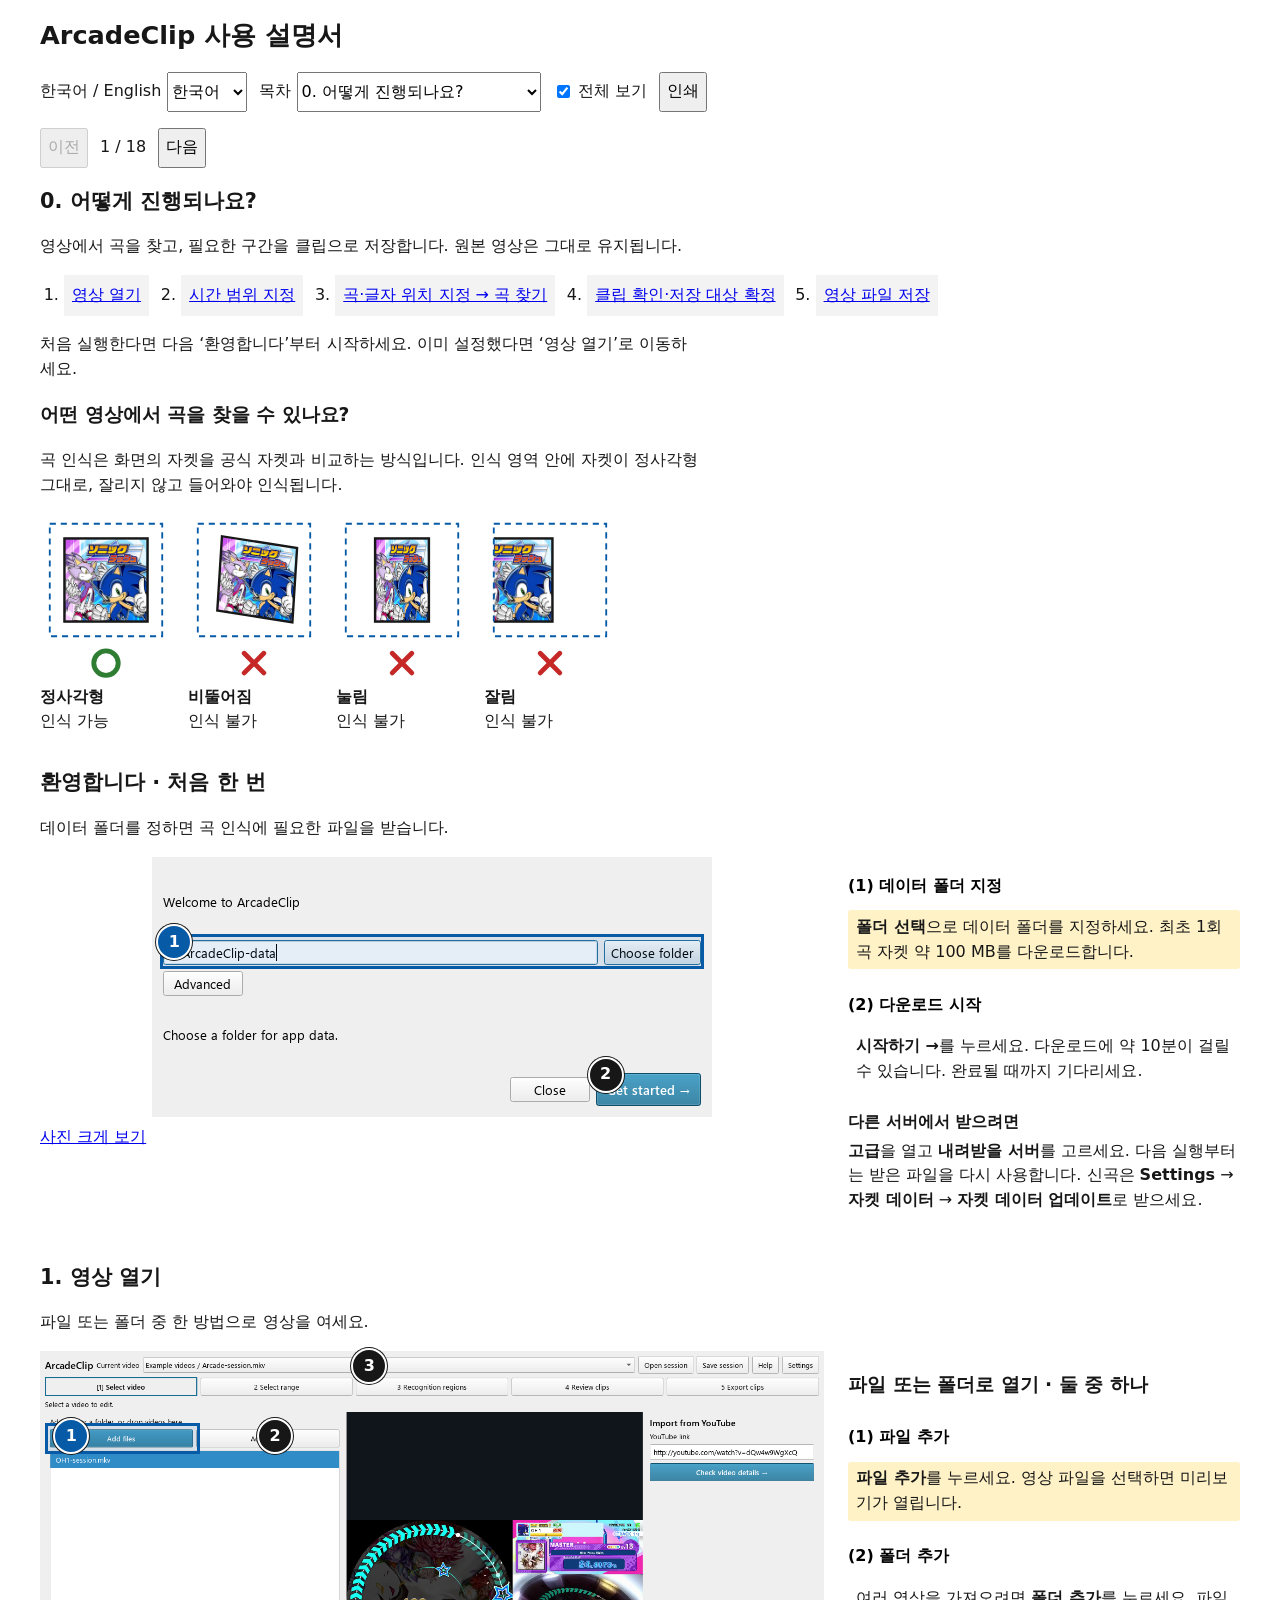
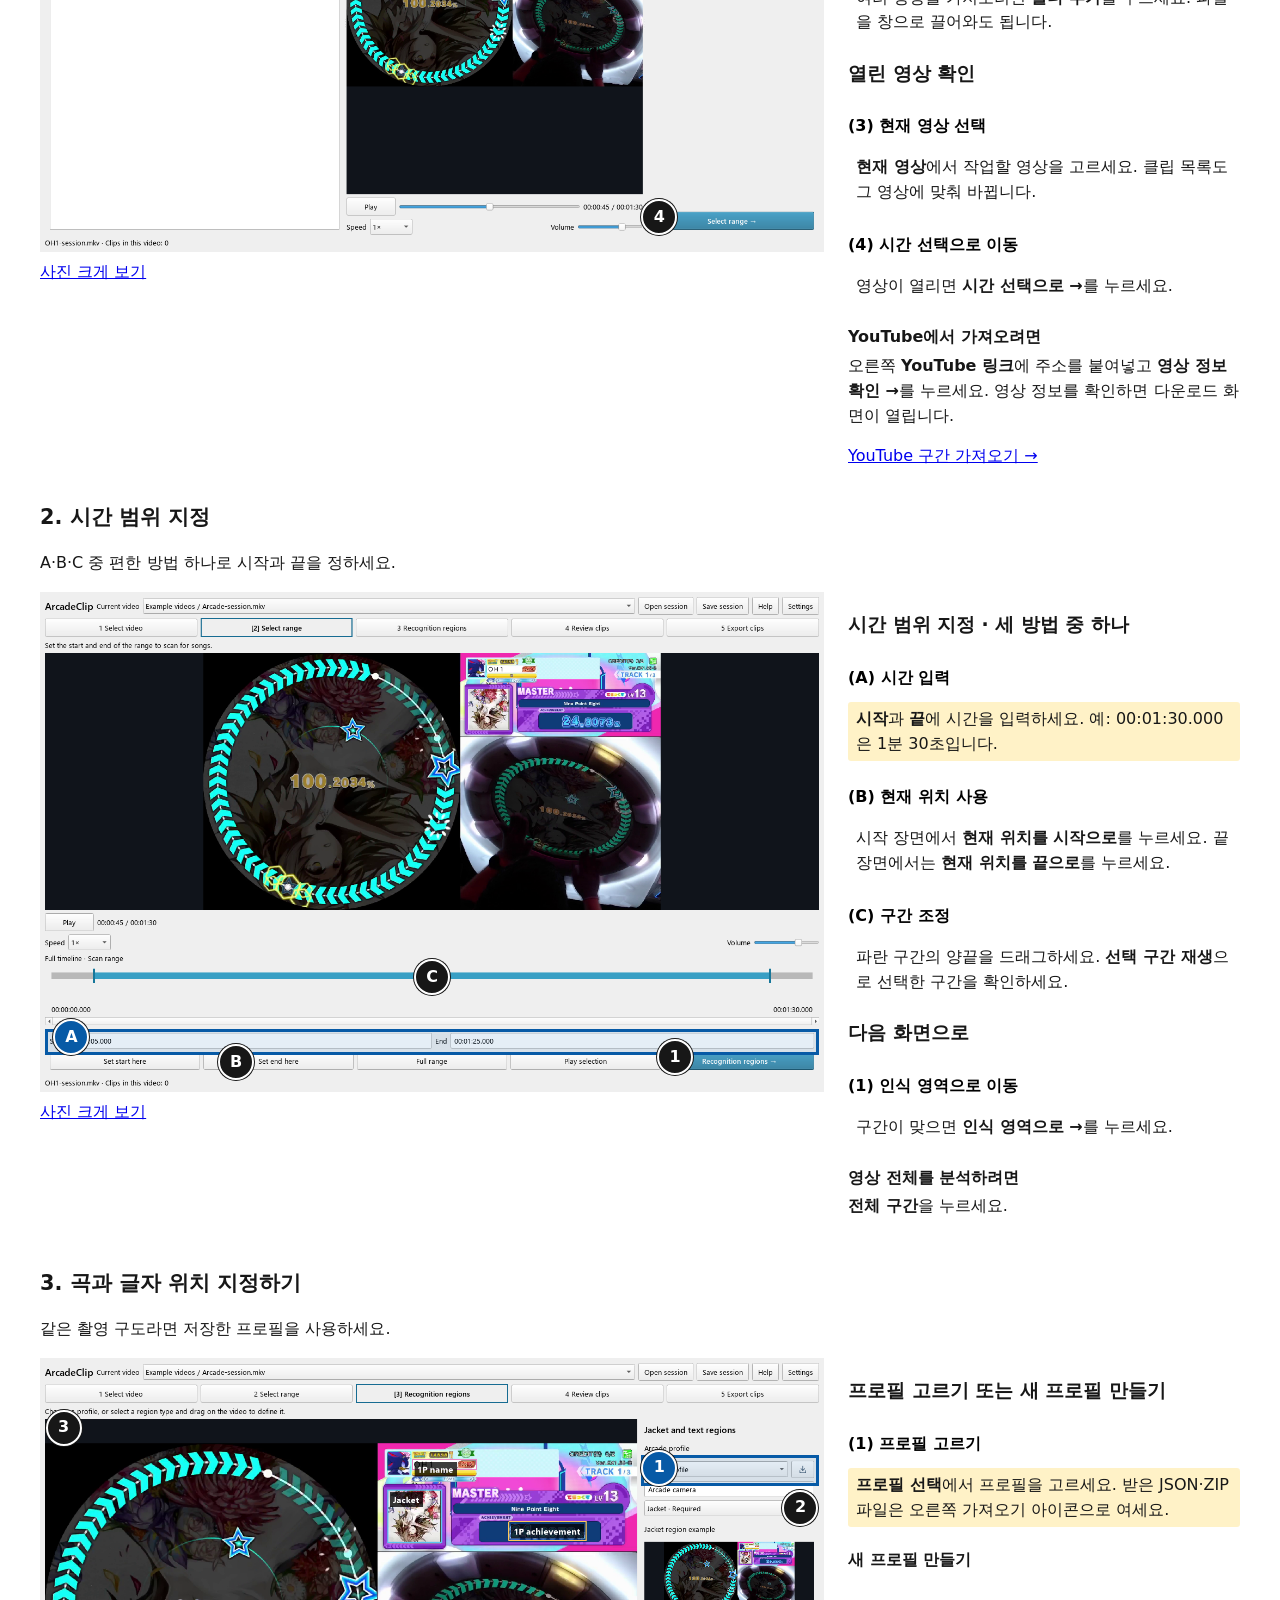
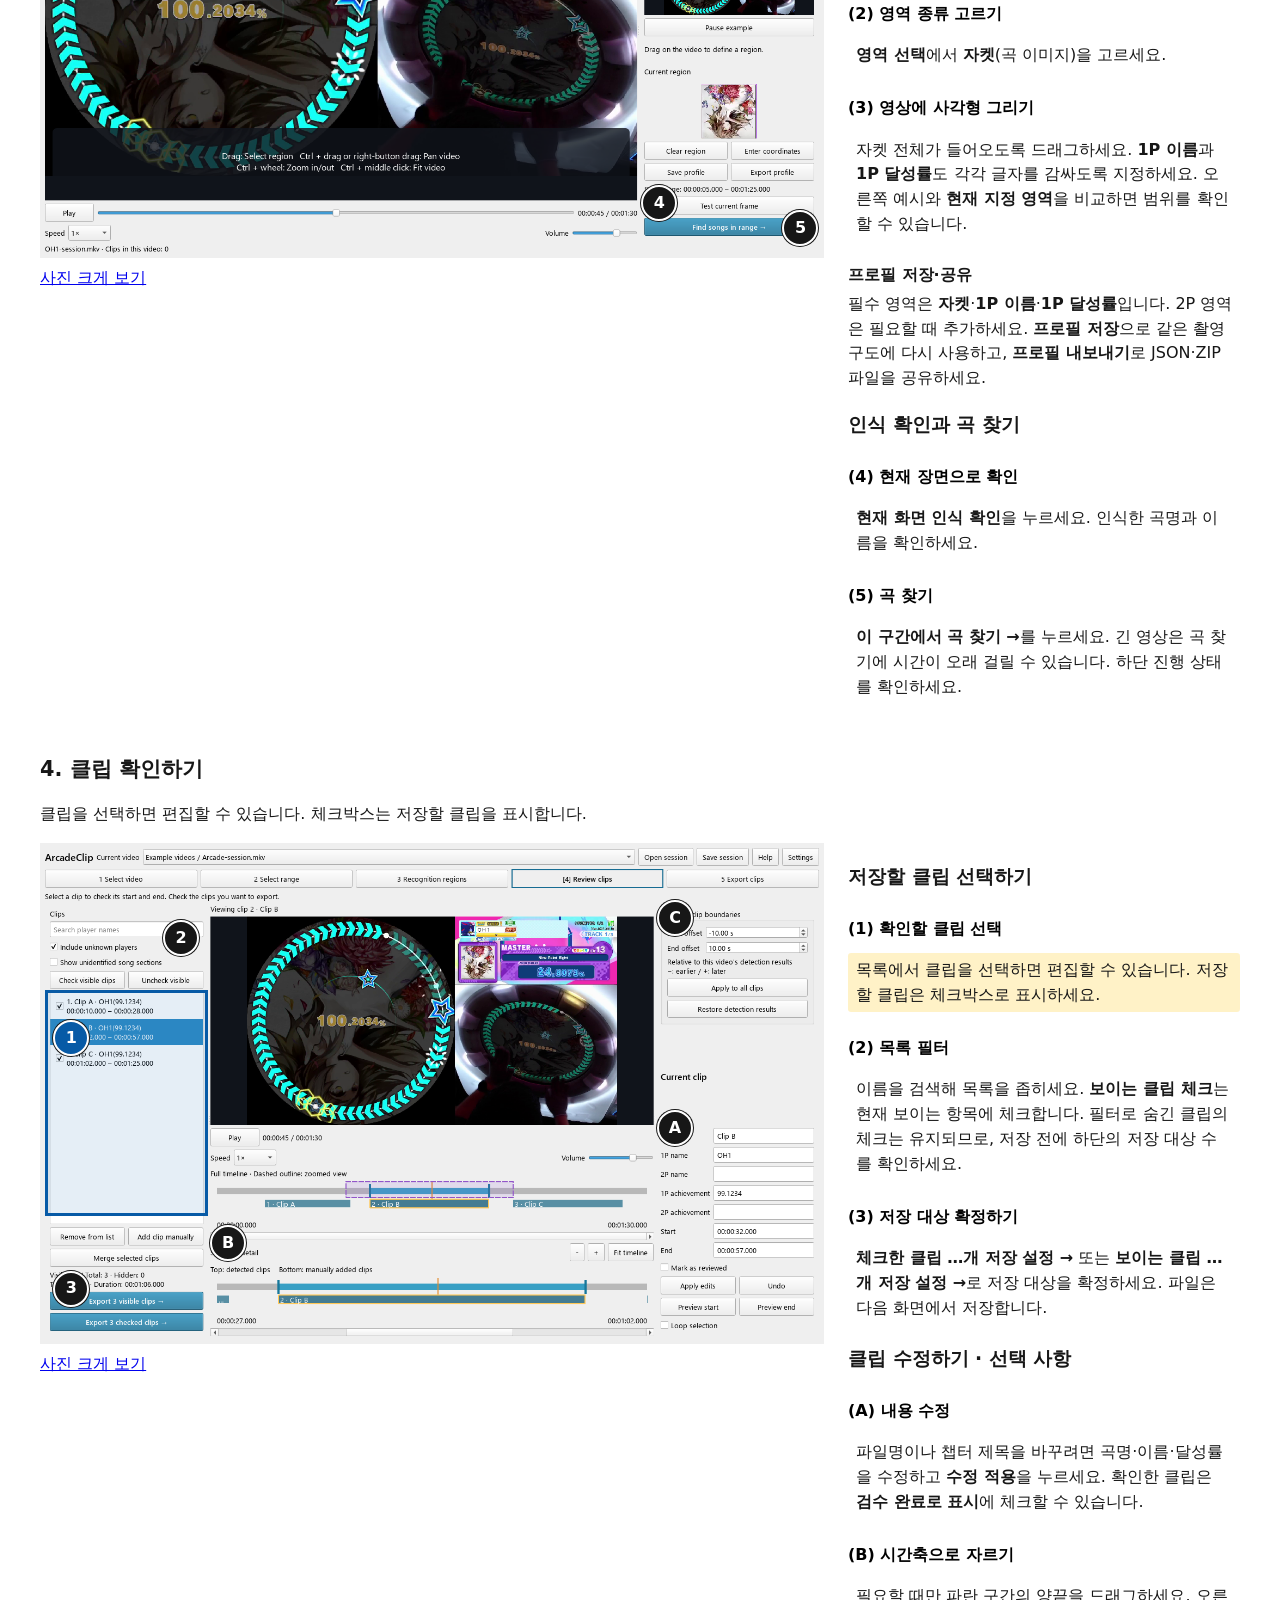
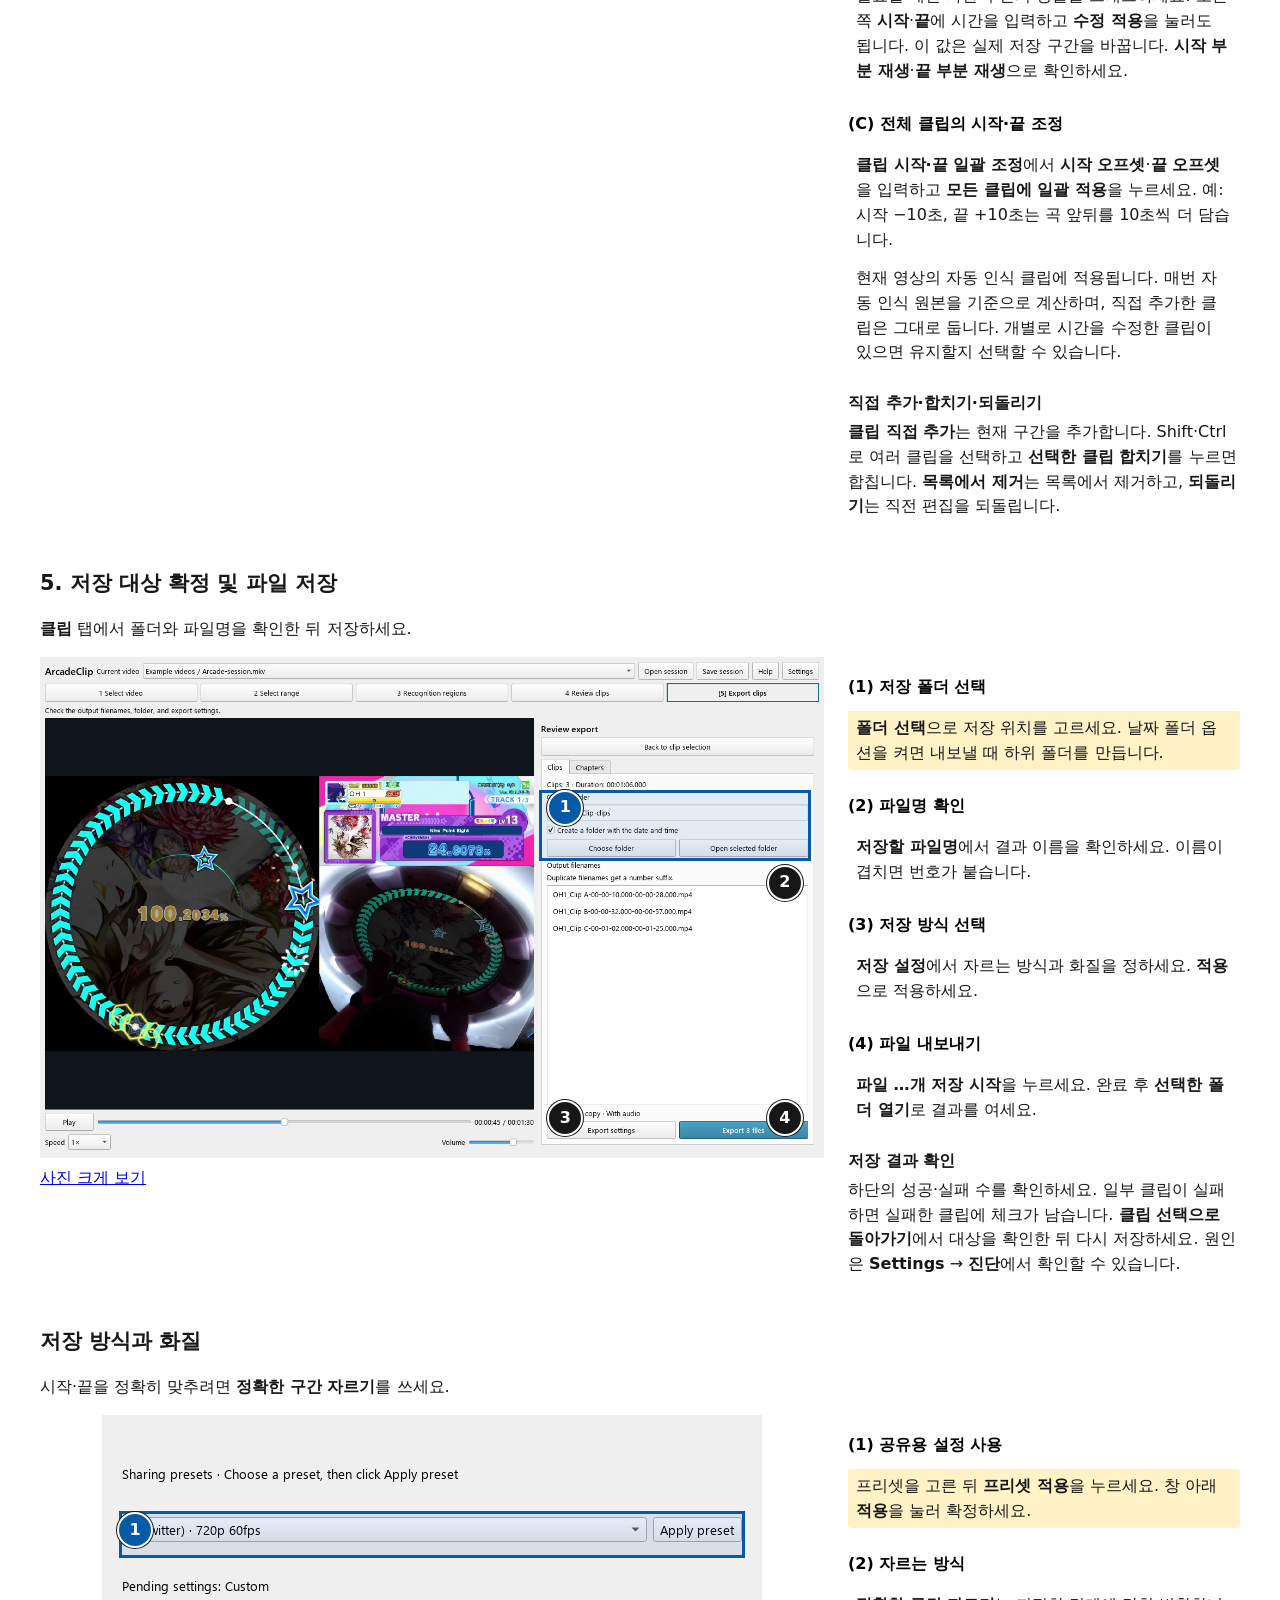
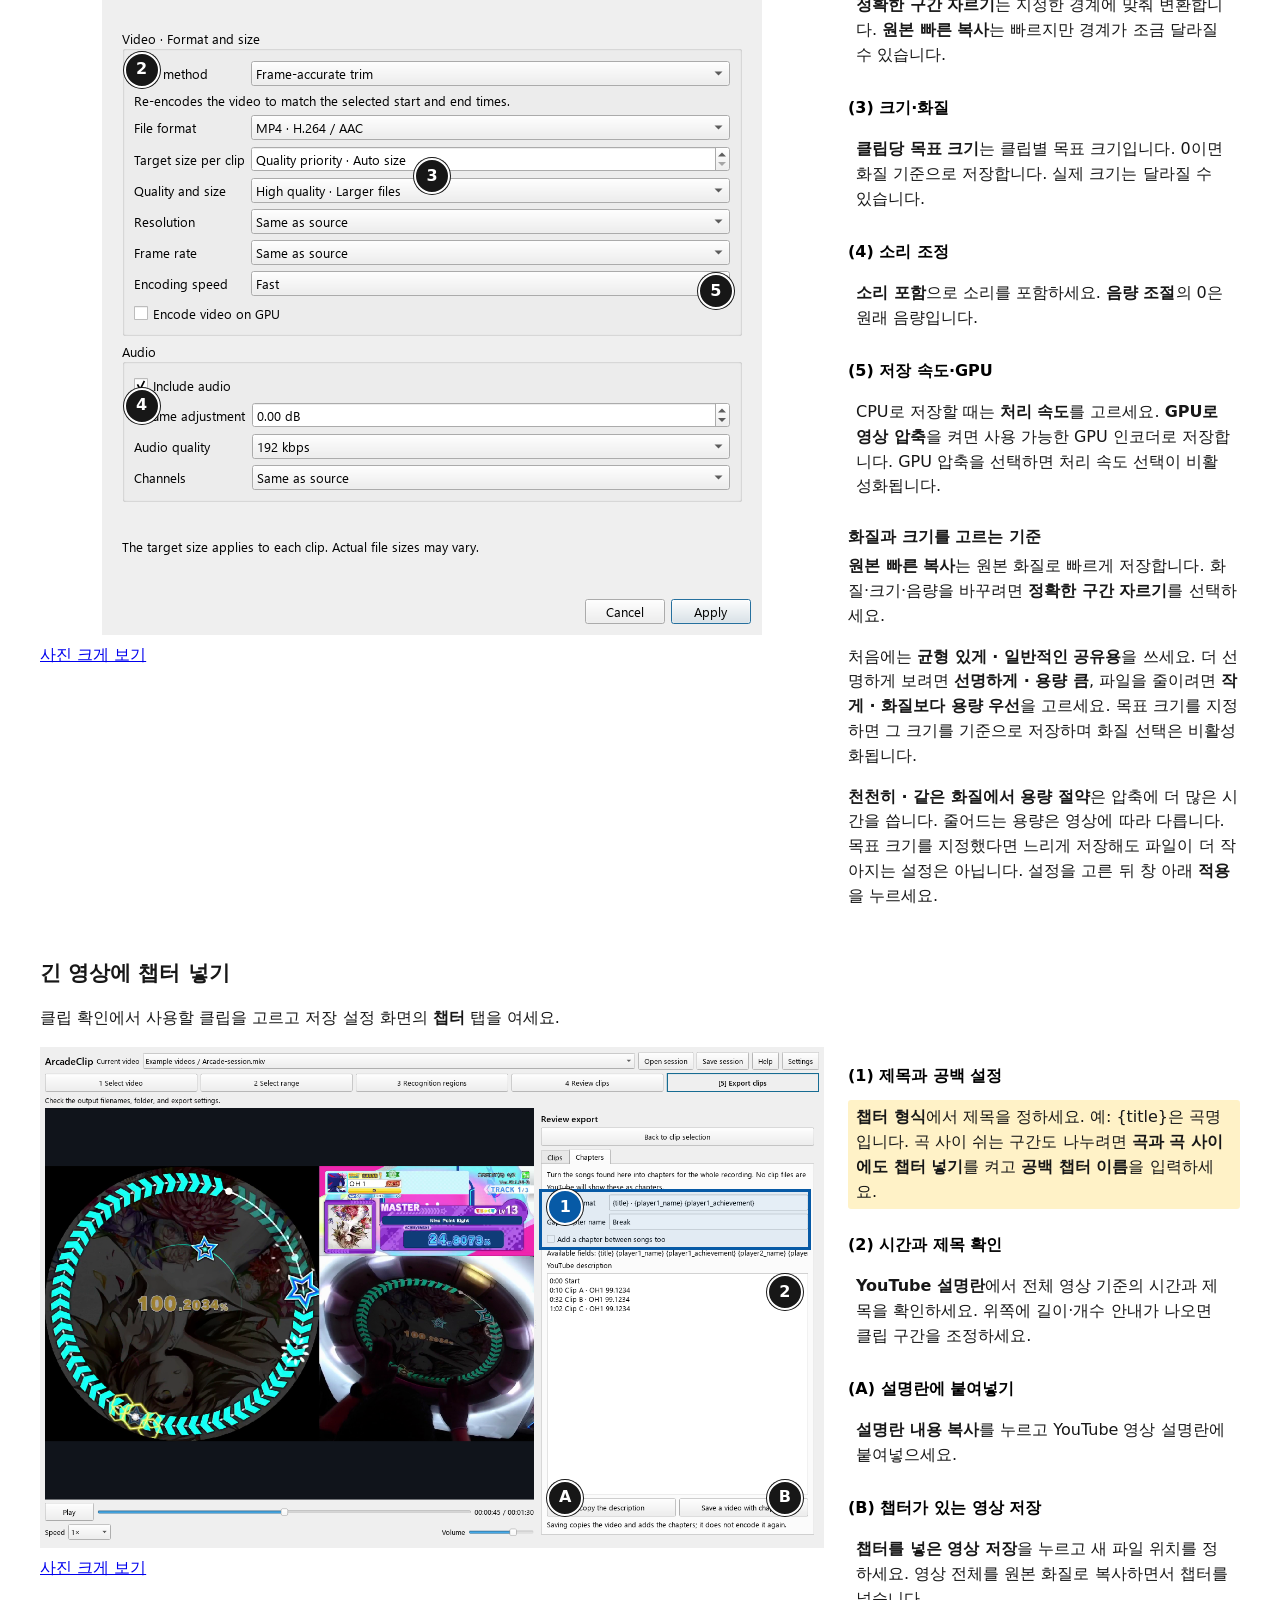
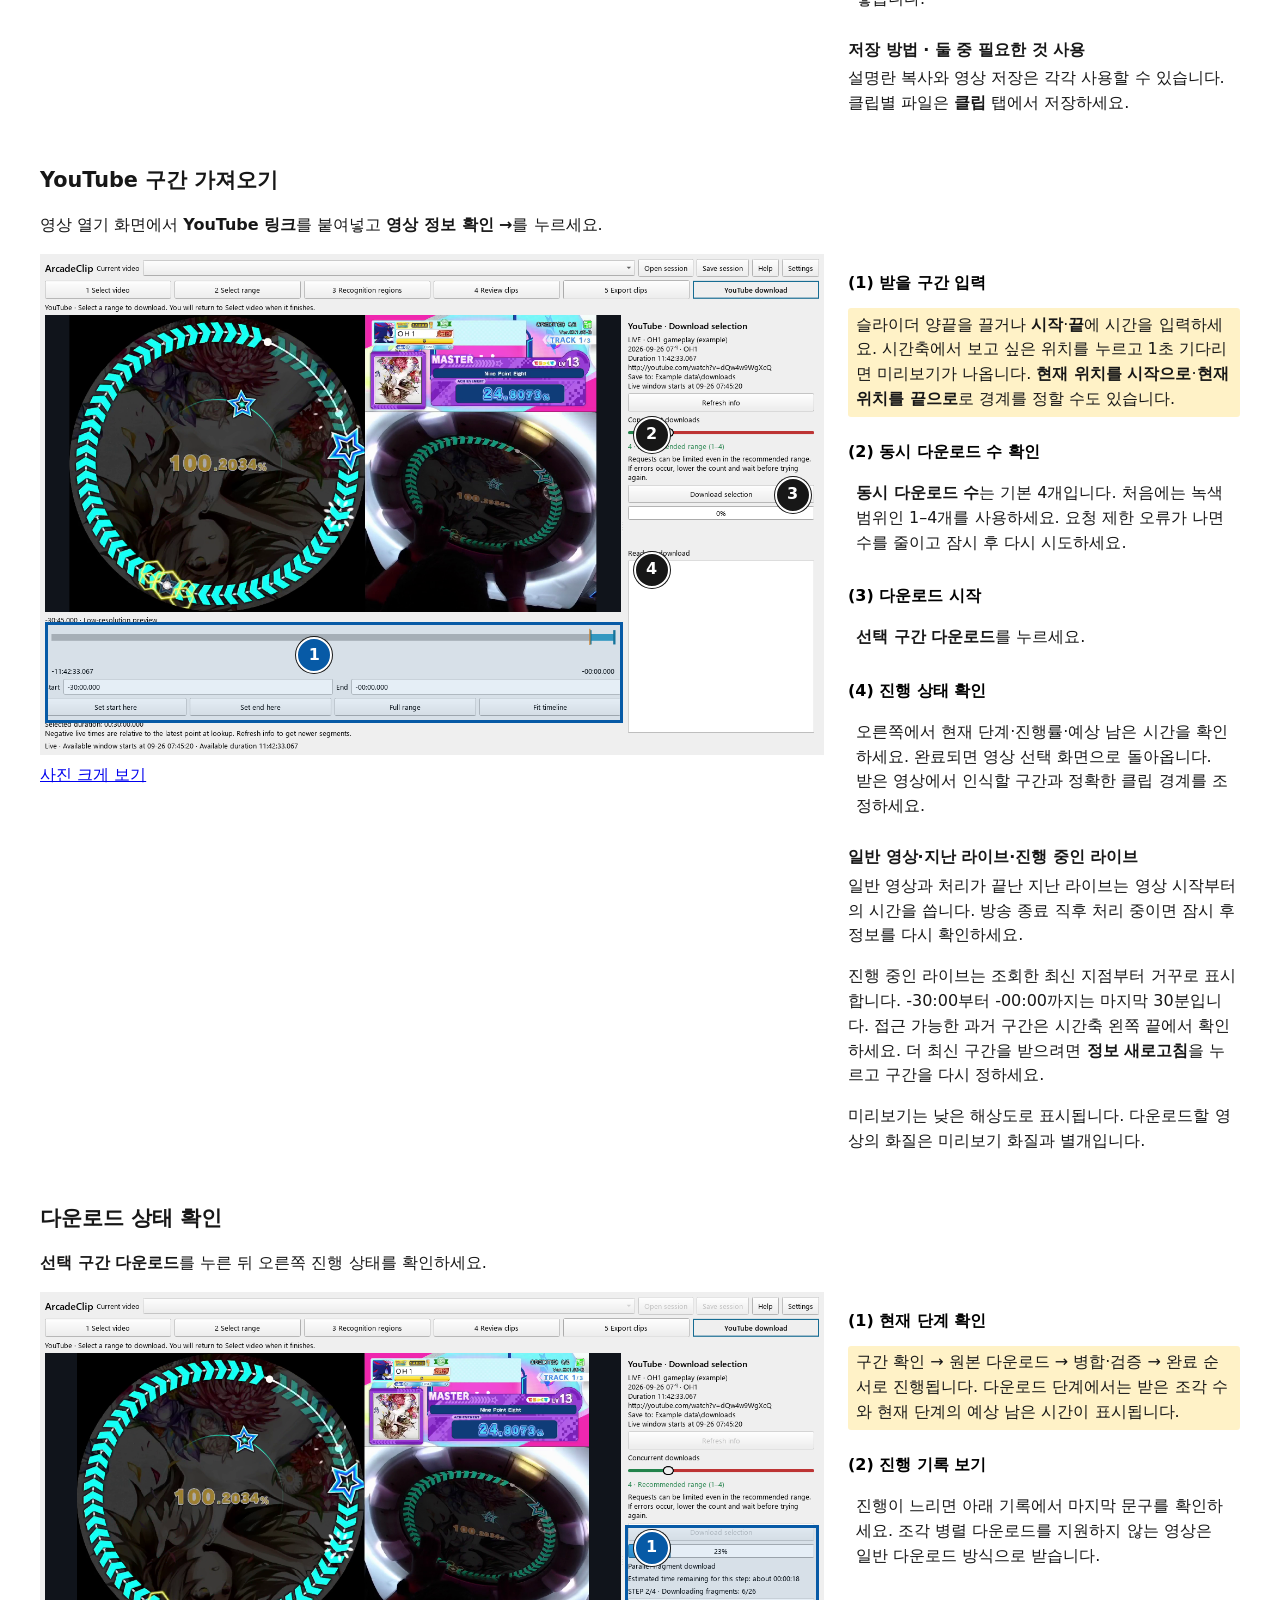
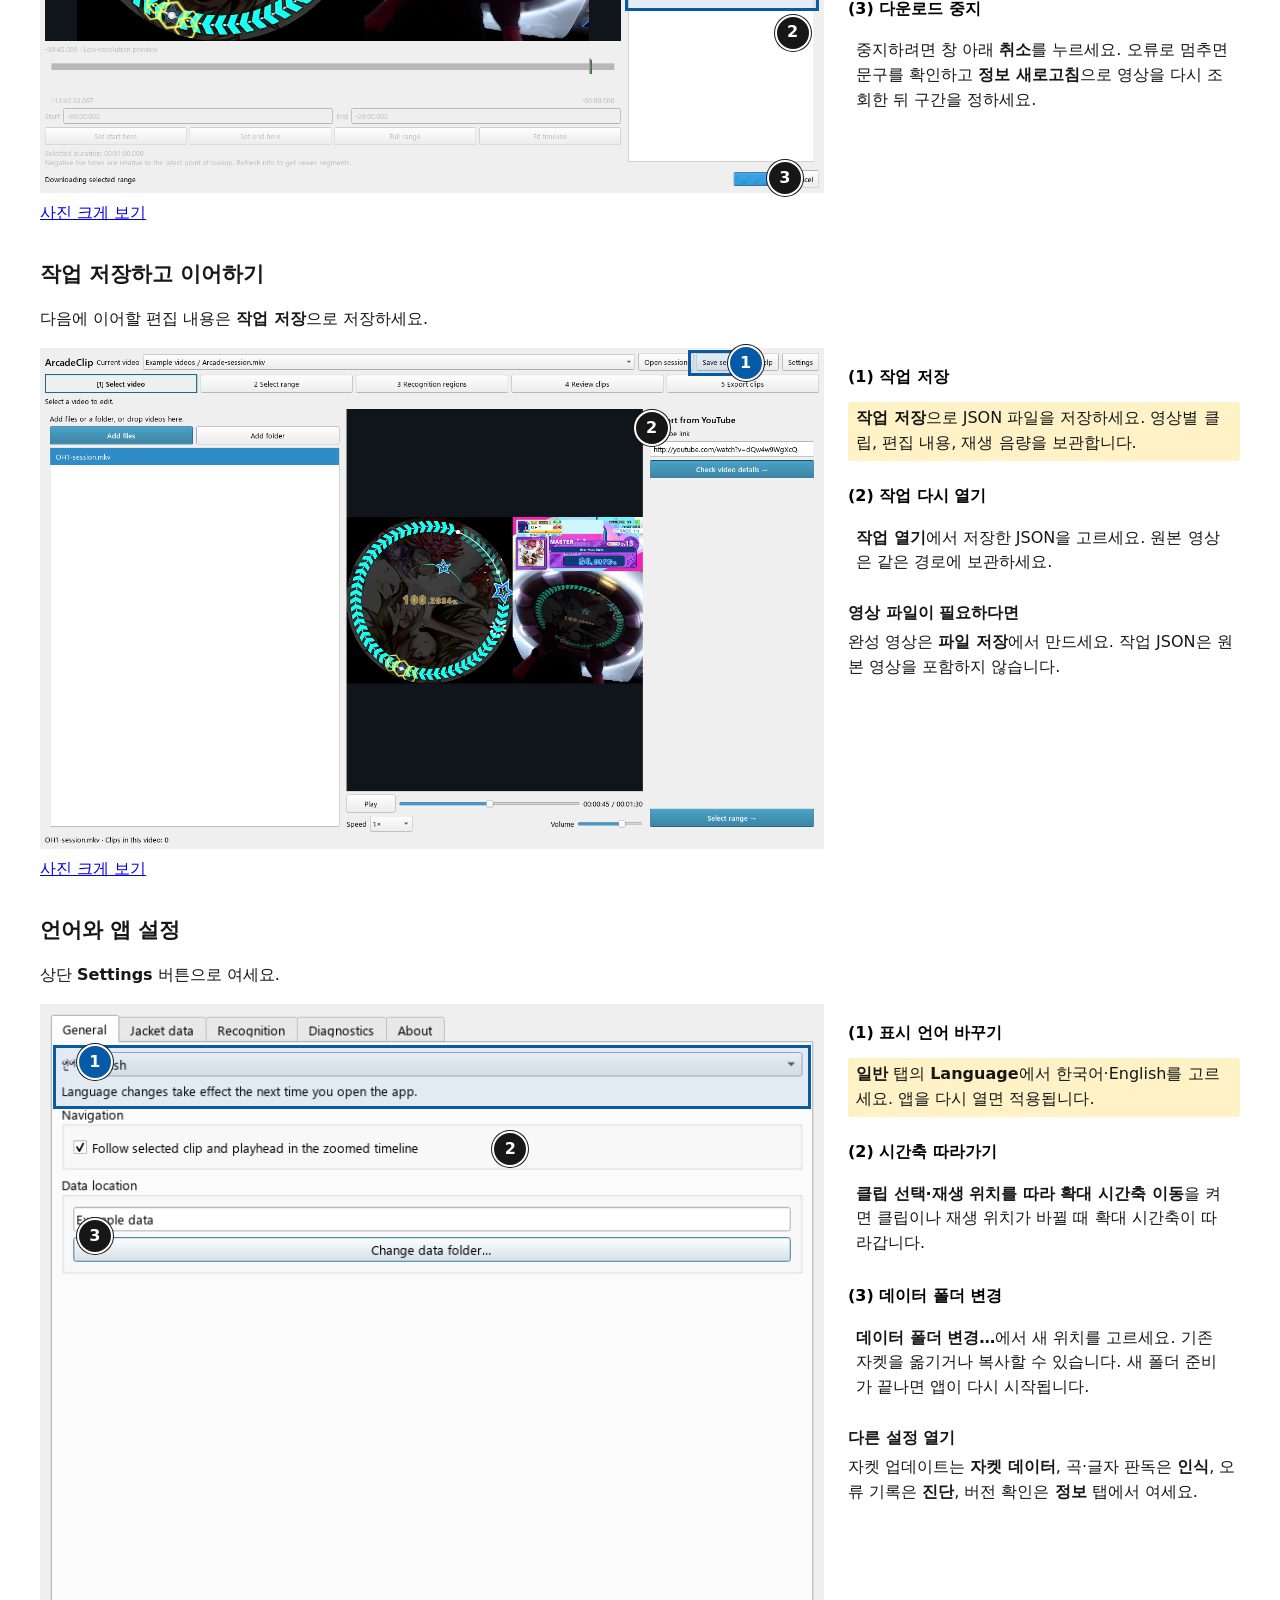
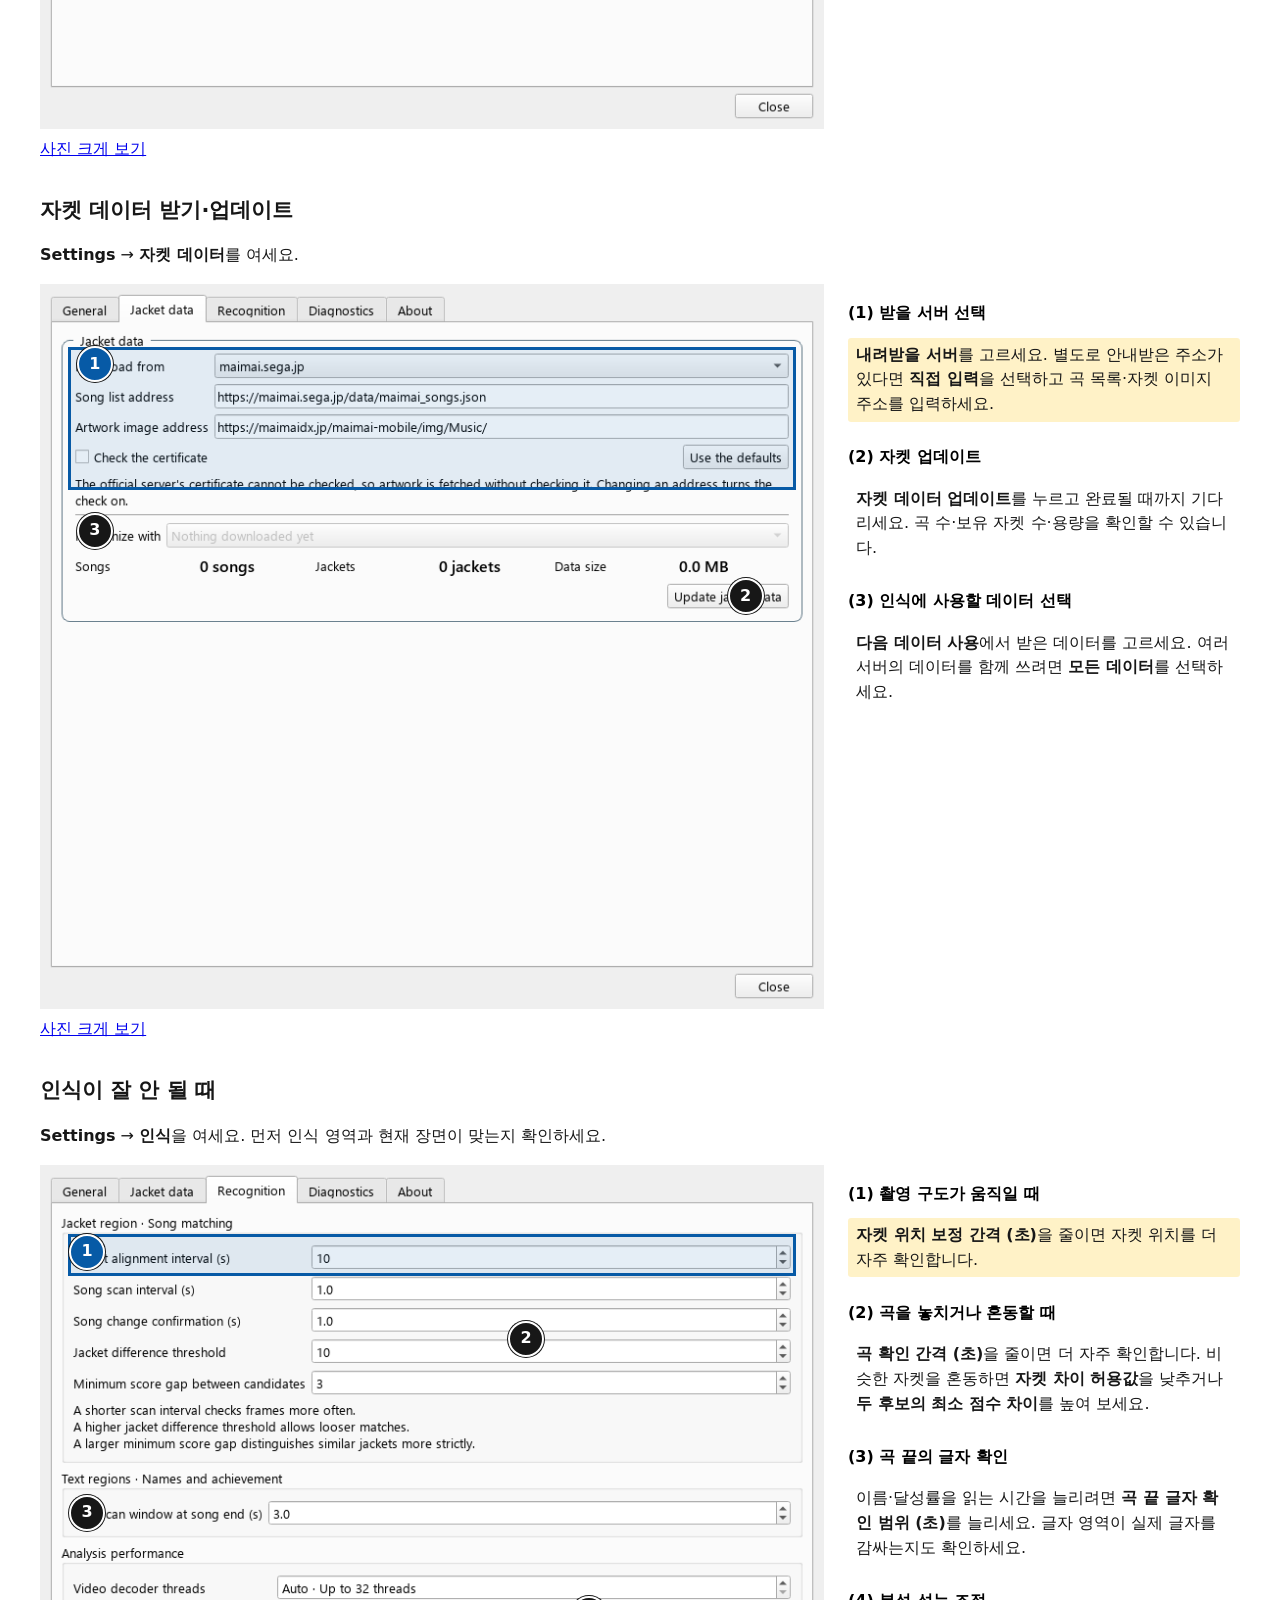
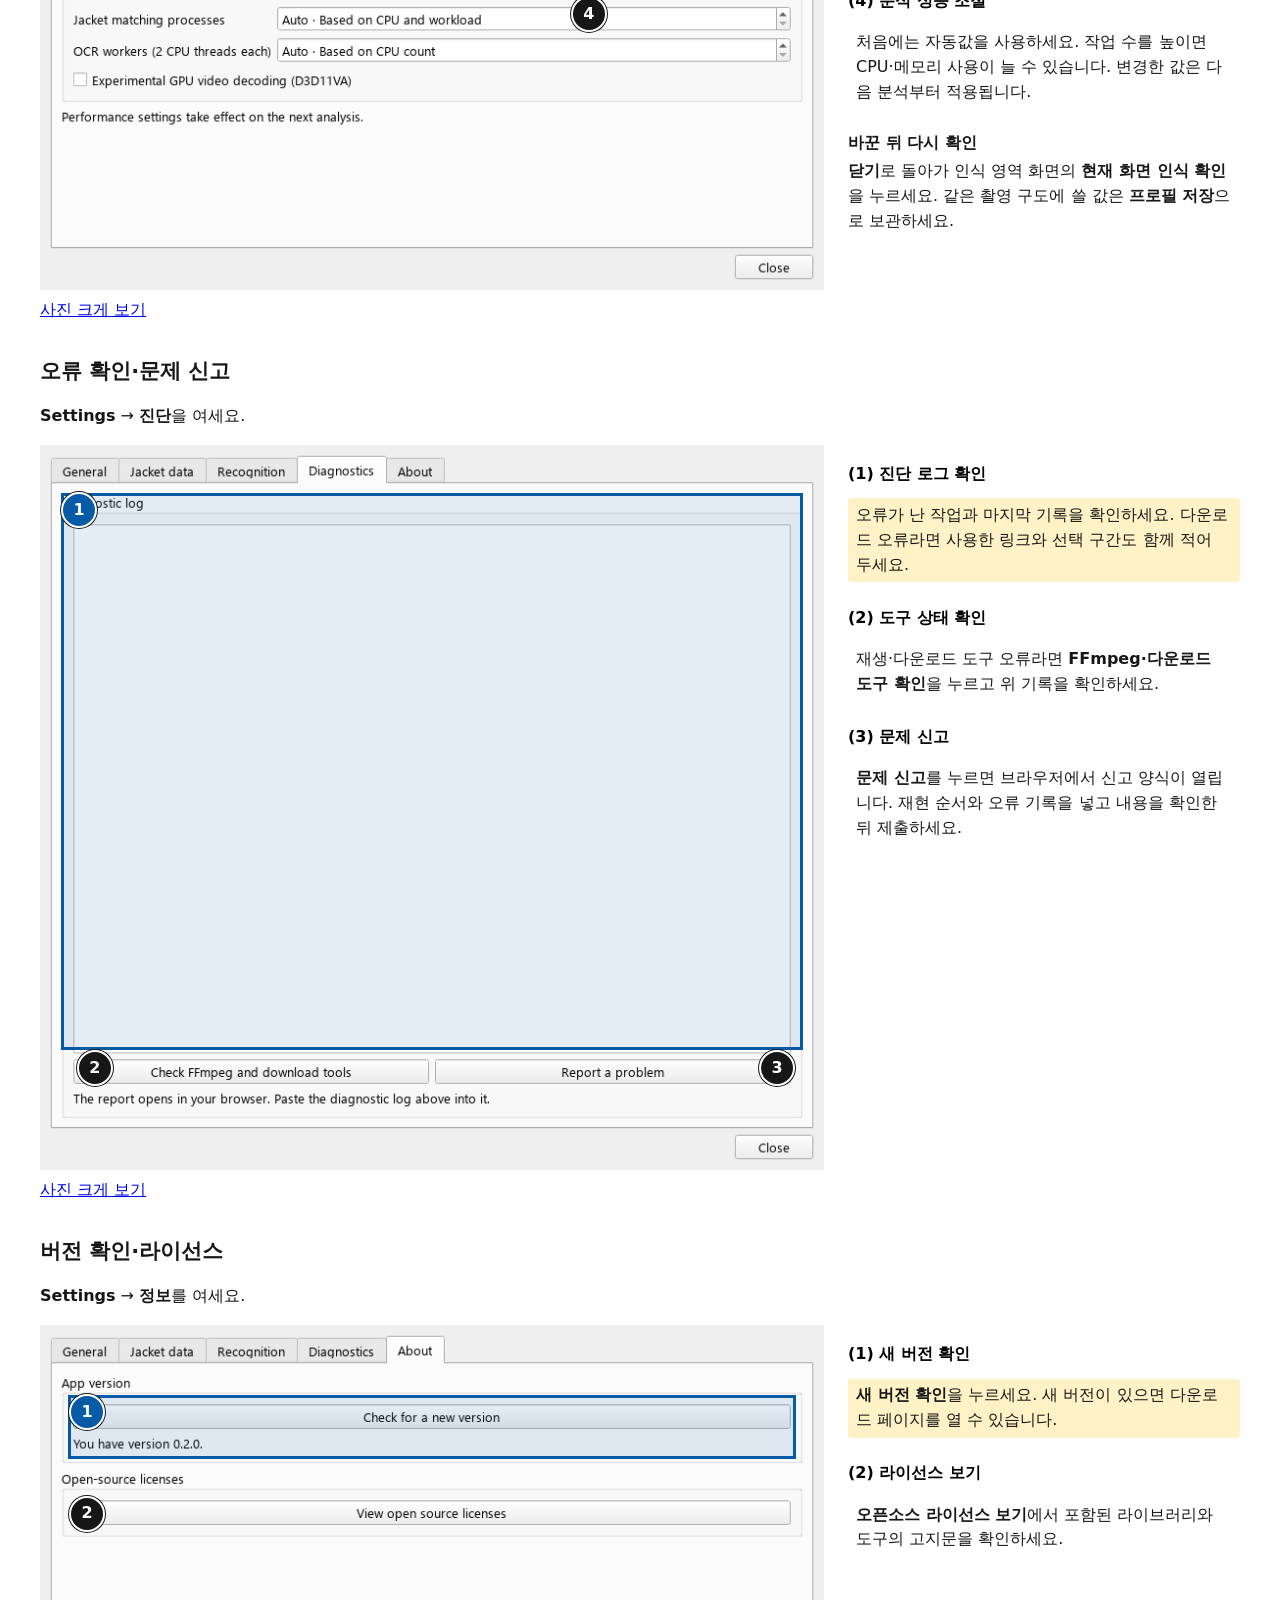
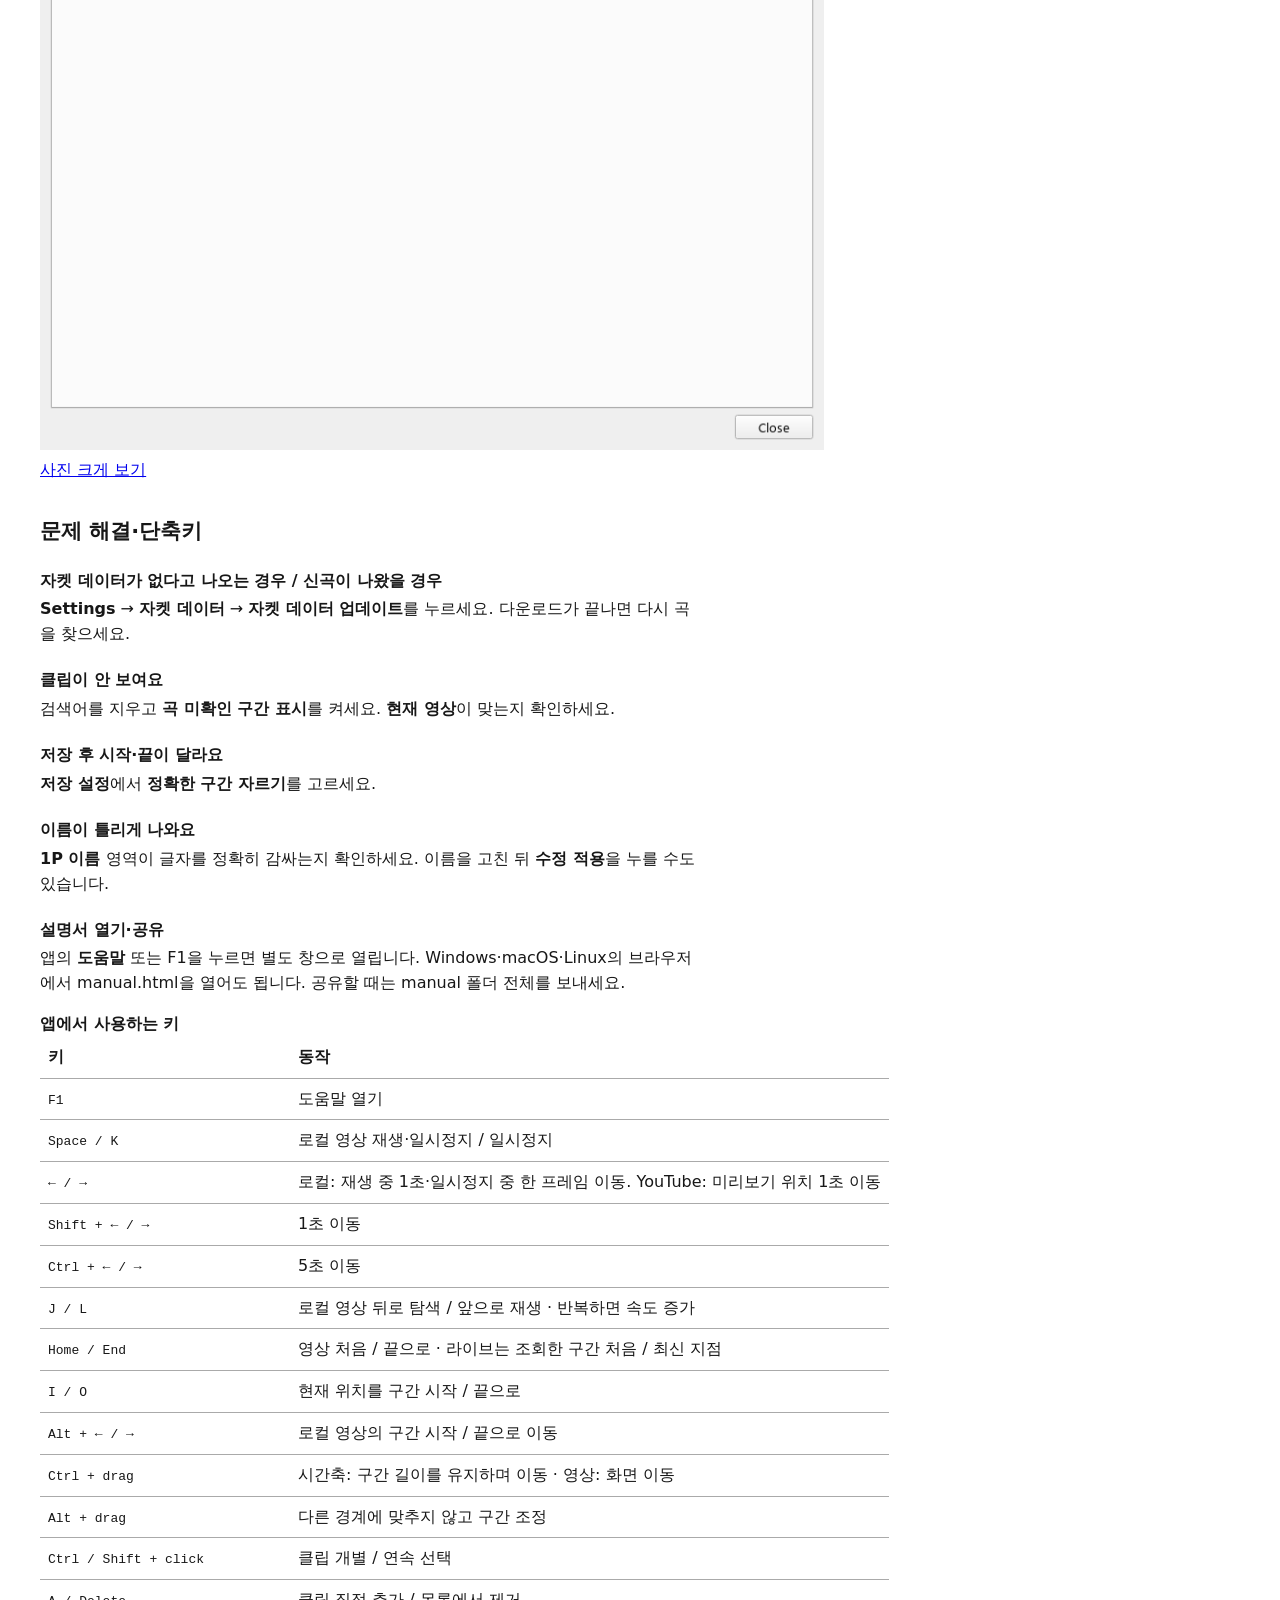
==== commit 7fbf6136: "docs 최신화" ====
--- a/docs/manual/manual.html
+++ b/docs/manual/manual.html
@@ -19,19 +19,19 @@
 <li><figure><svg viewBox="0 0 108 136" role="img" aria-labelledby="ko-flat-title"><title id="ko-flat-title">좌우로 눌려 납작해진 자켓</title><rect x="8" y="8" width="92" height="92" fill="none" stroke="#075aa6" stroke-width="1.5" stroke-dasharray="5 4"/><image href="jacket-example.png" x="32" y="20" width="44" height="68" preserveAspectRatio="none"/><rect x="32" y="20" width="44" height="68" fill="none" stroke="#171717" stroke-width="2"/><g stroke="#c62828" stroke-width="4" stroke-linecap="round"><line x1="46" y1="114" x2="62" y2="130"/><line x1="62" y1="114" x2="46" y2="130"/></g></svg><figcaption><b>눌림</b>인식 불가</figcaption></figure></li>
 <li><figure><svg viewBox="0 0 108 136" role="img" aria-labelledby="ko-cut-title"><title id="ko-cut-title">인식 영역 밖으로 나가 잘린 자켓</title><defs><clipPath id="ko-region-clip"><rect x="8" y="8" width="92" height="92"/></clipPath></defs><g clip-path="url(#ko-region-clip)"><image href="jacket-example.png" x="-12" y="20" width="68" height="68"/><rect x="-12" y="20" width="68" height="68" fill="none" stroke="#171717" stroke-width="2"/></g><rect x="8" y="8" width="92" height="92" fill="none" stroke="#075aa6" stroke-width="1.5" stroke-dasharray="5 4"/><g stroke="#c62828" stroke-width="4" stroke-linecap="round"><line x1="46" y1="114" x2="62" y2="130"/><line x1="62" y1="114" x2="46" y2="130"/></g></svg><figcaption><b>잘림</b>인식 불가</figcaption></figure></li>
 </ul></article>
-<article id="ko-welcome" data-topic="welcome"><h2 tabindex="-1">환영합니다 · 처음 한 번</h2><p>데이터 폴더를 정하면 곡 인식에 필요한 파일을 받습니다.</p><div class="walkthrough"><figure><div class="shot" style="max-width:540px"><img src="images/welcome.png" width="540" height="230" alt="환영합니다 · 처음 한 번 — English UI"><div class="highlight" hidden aria-hidden="true"></div>
-<a class="hotspot" href="#ko-welcome-1" data-point="1" data-box="2,35,96,14" style="left:4%;top:37%" aria-label="1. 데이터 폴더 지정">1</a>
-<a class="hotspot" href="#ko-welcome-2" data-point="2" data-box="80,80,18,16" style="left:82%;top:82%" aria-label="2. 다운로드 시작">2</a>
+<article id="ko-welcome" data-topic="welcome"><h2 tabindex="-1">환영합니다 · 처음 한 번</h2><p>데이터 폴더를 정하면 곡 인식에 필요한 파일을 받습니다.</p><div class="walkthrough"><figure><div class="shot" style="max-width:560px"><img src="images/welcome.png" width="560" height="260" alt="환영합니다 · 처음 한 번 — English UI"><div class="highlight" hidden aria-hidden="true"></div>
+<a class="hotspot" href="#ko-welcome-1" data-point="1" data-box="2,31,96,11" style="left:4%;top:33%" aria-label="1. 데이터 폴더 지정">1</a>
+<a class="hotspot" href="#ko-welcome-2" data-point="2" data-box="79,82,19,14" style="left:81%;top:84%" aria-label="2. 다운로드 시작">2</a>
 </div><figcaption><a href="images/welcome.png" target="_blank" rel="noopener">사진 크게 보기</a></figcaption></figure><div class="instructions">
 <section class="point" id="ko-welcome-1"><button class="point-select" data-point="1">(1) 데이터 폴더 지정</button><p><b data-msgid="폴더 선택">폴더 선택</b>으로 데이터 폴더를 지정하세요. 최초 1회 곡 자켓 약 100 MB를 다운로드합니다.</p></section>
 <section class="point" id="ko-welcome-2"><button class="point-select" data-point="2">(2) 다운로드 시작</button><p><b data-msgid="시작하기 →">시작하기 →</b>를 누르세요. 다운로드에 약 10분이 걸릴 수 있습니다. 완료될 때까지 기다리세요.</p></section>
-<aside class="extra"><h4>다음 실행부터</h4><p>같은 데이터 폴더의 파일을 다시 사용합니다. 신곡은 <b data-msgid="Settings">Settings</b> → <b data-msgid="자켓 데이터 업데이트">자켓 데이터 업데이트</b>로 받으세요.</p></aside>
-</div></div></article>
-<article id="ko-video" data-topic="video"><h2 tabindex="-1">1. 영상 열기</h2><p>파일 또는 폴더 중 한 방법으로 영상을 여세요.</p><div class="walkthrough"><figure><div class="shot" style="max-width:1024px"><img src="images/video.png" width="1024" height="780" alt="1. 영상 열기 — English UI"><div class="highlight" hidden aria-hidden="true"></div>
-<a class="hotspot" href="#ko-video-1" data-point="1" data-box="2,18,25,5" style="left:4%;top:20%" aria-label="1. 파일 추가">1</a>
-<a class="hotspot" href="#ko-video-2" data-point="2" data-box="28,18,26,5" style="left:30%;top:20%" aria-label="2. 폴더 추가">2</a>
-<a class="hotspot" href="#ko-video-3" data-point="3" data-box="17,1,50,5" style="left:19%;top:3%" aria-label="3. 현재 영상 선택">3</a>
-<a class="hotspot" href="#ko-video-4" data-point="4" data-box="55,89,43,7" style="left:57%;top:91%" aria-label="4. 시간 선택으로 이동">4</a>
+<aside class="extra"><h4>다른 서버에서 받으려면</h4><p><b data-msgid="고급">고급</b>을 열고 <b data-msgid="내려받을 서버">내려받을 서버</b>를 고르세요. 다음 실행부터는 받은 파일을 다시 사용합니다. 신곡은 <b data-msgid="Settings">Settings</b> → <b data-msgid="자켓 데이터">자켓 데이터</b> → <b data-msgid="자켓 데이터 업데이트">자켓 데이터 업데이트</b>로 받으세요.</p></aside>
+</div></div></article>
+<article id="ko-video" data-topic="video"><h2 tabindex="-1">1. 영상 열기</h2><p>파일 또는 폴더 중 한 방법으로 영상을 여세요.</p><div class="walkthrough"><figure><div class="shot" style="max-width:1440px"><img src="images/video.png" width="1440" height="920" alt="1. 영상 열기 — English UI"><div class="highlight" hidden aria-hidden="true"></div>
+<a class="hotspot" href="#ko-video-1" data-point="1" data-box="1,15,19,5" style="left:4%;top:17%" aria-label="1. 파일 추가">1</a>
+<a class="hotspot" href="#ko-video-2" data-point="2" data-box="20,15,19,5" style="left:30%;top:17%" aria-label="2. 폴더 추가">2</a>
+<a class="hotspot" href="#ko-video-3" data-point="3" data-box="13,1,63,4" style="left:42%;top:3%" aria-label="3. 현재 영상 선택">3</a>
+<a class="hotspot" href="#ko-video-4" data-point="4" data-box="77,91,22,5" style="left:79%;top:93%" aria-label="4. 시간 선택으로 이동">4</a>
 </div><figcaption><a href="images/video.png" target="_blank" rel="noopener">사진 크게 보기</a></figcaption></figure><div class="instructions">
 <h3>파일 또는 폴더로 열기 · 둘 중 하나</h3>
 <section class="point" id="ko-video-1"><button class="point-select" data-point="1">(1) 파일 추가</button><p><b data-msgid="파일 추가">파일 추가</b>를 누르세요. 영상 파일을 선택하면 미리보기가 열립니다.</p></section>
@@ -39,14 +39,14 @@
 <h3>열린 영상 확인</h3>
 <section class="point" id="ko-video-3"><button class="point-select" data-point="3">(3) 현재 영상 선택</button><p><b data-msgid="현재 영상">현재 영상</b>에서 작업할 영상을 고르세요. 클립 목록도 그 영상에 맞춰 바뀝니다.</p></section>
 <section class="point" id="ko-video-4"><button class="point-select" data-point="4">(4) 시간 선택으로 이동</button><p>영상이 열리면 <b data-msgid="시간 선택으로 →">시간 선택으로 →</b>를 누르세요.</p></section>
-<aside class="extra"><h4>YouTube 영상이라면</h4><p>아래 YouTube 구간 가져오기에서 필요한 부분만 받으세요.</p></aside>
+<aside class="extra"><h4>YouTube에서 가져오려면</h4><p>오른쪽 <b data-msgid="YouTube 링크">YouTube 링크</b>에 주소를 붙여넣고 <b data-msgid="영상 정보 확인 →">영상 정보 확인 →</b>를 누르세요. 영상 정보를 확인하면 다운로드 화면이 열립니다.</p></aside>
 <a data-topic-link="youtube" href="#ko/youtube/1">YouTube 구간 가져오기 →</a>
 </div></div></article>
-<article id="ko-range" data-topic="range"><h2 tabindex="-1">2. 시간 범위 지정</h2><p>A·B·C 중 편한 방법 하나로 시작과 끝을 정하세요.</p><div class="walkthrough"><figure><div class="shot" style="max-width:1024px"><img src="images/range.png" width="1024" height="780" alt="2. 시간 범위 지정 — English UI"><div class="highlight" hidden aria-hidden="true"></div>
-<a class="hotspot" href="#ko-range-1" data-point="1" data-box="1,86,98,4" style="left:3%;top:88%" aria-label="A. 시간 입력">A</a>
-<a class="hotspot" href="#ko-range-2" data-point="2" data-box="1,90,39,6" style="left:25%;top:94%" aria-label="B. 현재 위치 사용">B</a>
-<a class="hotspot" href="#ko-range-3" data-point="3" data-box="1,73,98,5" style="left:50%;top:75%" aria-label="C. 구간 조정">C</a>
-<a class="hotspot" href="#ko-range-4" data-point="4" data-box="79,90,20,6" style="left:81%;top:92%" aria-label="1. 인식 영역으로 이동">1</a>
+<article id="ko-range" data-topic="range"><h2 tabindex="-1">2. 시간 범위 지정</h2><p>A·B·C 중 편한 방법 하나로 시작과 끝을 정하세요.</p><div class="walkthrough"><figure><div class="shot" style="max-width:1440px"><img src="images/range.png" width="1440" height="920" alt="2. 시간 범위 지정 — English UI"><div class="highlight" hidden aria-hidden="true"></div>
+<a class="hotspot" href="#ko-range-1" data-point="1" data-box="1,88,98,4" style="left:4%;top:89%" aria-label="A. 시간 입력">A</a>
+<a class="hotspot" href="#ko-range-2" data-point="2" data-box="1,91,39,5" style="left:25%;top:94%" aria-label="B. 현재 위치 사용">B</a>
+<a class="hotspot" href="#ko-range-3" data-point="3" data-box="1,74,98,11" style="left:50%;top:77%" aria-label="C. 구간 조정">C</a>
+<a class="hotspot" href="#ko-range-4" data-point="4" data-box="79,91,20,5" style="left:81%;top:93%" aria-label="1. 인식 영역으로 이동">1</a>
 </div><figcaption><a href="images/range.png" target="_blank" rel="noopener">사진 크게 보기</a></figcaption></figure><div class="instructions">
 <h3>시간 범위 지정 · 세 방법 중 하나</h3>
 <section class="point" id="ko-range-1"><button class="point-select" data-point="1">(A) 시간 입력</button><p><b data-msgid="시작">시작</b>과 <b data-msgid="끝">끝</b>에 시간을 입력하세요. 예: 00:01:30.000은 1분 30초입니다.</p></section>
@@ -56,124 +56,171 @@
 <section class="point" id="ko-range-4"><button class="point-select" data-point="4">(1) 인식 영역으로 이동</button><p>구간이 맞으면 <b data-msgid="인식 영역으로 →">인식 영역으로 →</b>를 누르세요.</p></section>
 <aside class="extra"><h4>영상 전체를 분석하려면</h4><p><b data-msgid="전체 구간">전체 구간</b>을 누르세요.</p></aside>
 </div></div></article>
-<article id="ko-regions" data-topic="regions"><h2 tabindex="-1">3. 곡과 글자 위치 지정하기</h2><p>같은 촬영 구도라면 저장한 프로필을 사용하세요.</p><div class="walkthrough"><figure><div class="shot" style="max-width:1024px"><img src="images/regions.png" width="1024" height="780" alt="3. 곡과 글자 위치 지정하기 — English UI"><div class="highlight" hidden aria-hidden="true"></div>
-<a class="hotspot" href="#ko-regions-1" data-point="1" data-box="68,21,28,5" style="left:70%;top:23%" aria-label="1. 프로필 고르기">1</a>
-<a class="hotspot" href="#ko-regions-2" data-point="2" data-box="68,30,28,5" style="left:94%;top:32%" aria-label="2. 영역 종류 고르기">2</a>
-<a class="hotspot" href="#ko-regions-3" data-point="3" data-box="1,14,65,72" style="left:3%;top:16%" aria-label="3. 영상에 사각형 그리기">3</a>
-<a class="hotspot" href="#ko-regions-4" data-point="4" data-box="68,86,30,4" style="left:70%;top:88%" aria-label="4. 현재 장면으로 확인">4</a>
-<a class="hotspot" href="#ko-regions-5" data-point="5" data-box="68,90,30,6" style="left:94%;top:94%" aria-label="5. 곡 찾기">5</a>
+<article id="ko-regions" data-topic="regions"><h2 tabindex="-1">3. 곡과 글자 위치 지정하기</h2><p>같은 촬영 구도라면 저장한 프로필을 사용하세요.</p><div class="walkthrough"><figure><div class="shot" style="max-width:1440px"><img src="images/regions.png" width="1440" height="920" alt="3. 곡과 글자 위치 지정하기 — English UI"><div class="highlight" hidden aria-hidden="true"></div>
+<a class="hotspot" href="#ko-regions-1" data-point="1" data-box="77,20,22,5" style="left:79%;top:22%" aria-label="1. 프로필 고르기">1</a>
+<a class="hotspot" href="#ko-regions-2" data-point="2" data-box="77,28,22,5" style="left:97%;top:30%" aria-label="2. 영역 종류 고르기">2</a>
+<a class="hotspot" href="#ko-regions-3" data-point="3" data-box="1,12,75,76" style="left:3%;top:14%" aria-label="3. 영상에 사각형 그리기">3</a>
+<a class="hotspot" href="#ko-regions-4" data-point="4" data-box="77,87,22,5" style="left:79%;top:89%" aria-label="4. 현재 장면으로 확인">4</a>
+<a class="hotspot" href="#ko-regions-5" data-point="5" data-box="77,92,22,4" style="left:97%;top:94%" aria-label="5. 곡 찾기">5</a>
 </div><figcaption><a href="images/regions.png" target="_blank" rel="noopener">사진 크게 보기</a></figcaption></figure><div class="instructions">
 <h3>프로필 고르기 또는 새 프로필 만들기</h3>
 <section class="point" id="ko-regions-1"><button class="point-select" data-point="1">(1) 프로필 고르기</button><p><b data-msgid="프로필 선택">프로필 선택</b>에서 프로필을 고르세요. 받은 JSON·ZIP 파일은 오른쪽 가져오기 아이콘으로 여세요.</p></section>
 <h4>새 프로필 만들기</h4>
 <section class="point" id="ko-regions-2"><button class="point-select" data-point="2">(2) 영역 종류 고르기</button><p><b data-msgid="영역 선택">영역 선택</b>에서 <b data-msgid="자켓">자켓</b>(곡 이미지)을 고르세요.</p></section>
-<section class="point" id="ko-regions-3"><button class="point-select" data-point="3">(3) 영상에 사각형 그리기</button><p>곡 이미지를 감싸도록 드래그하세요. <b data-msgid="1P 이름">1P 이름</b>과 <b data-msgid="1P 달성률">1P 달성률</b>도 각각 영역을 지정하세요.</p></section>
-<aside class="extra"><h4>팁 · 프로필을 새로 만들 때</h4><p>필수 영역은 <b data-msgid="자켓">자켓</b>·<b data-msgid="1P 이름">1P 이름</b>·<b data-msgid="1P 달성률">1P 달성률</b>입니다. 2P 영역은 필요할 때 추가하세요. <b data-msgid="프로필 저장">프로필 저장</b>으로 저장하면 다음 영상에서도 사용할 수 있습니다.</p></aside>
+<section class="point" id="ko-regions-3"><button class="point-select" data-point="3">(3) 영상에 사각형 그리기</button><p>자켓 전체가 들어오도록 드래그하세요. <b data-msgid="1P 이름">1P 이름</b>과 <b data-msgid="1P 달성률">1P 달성률</b>도 각각 글자를 감싸도록 지정하세요. 오른쪽 예시와 <b data-msgid="현재 지정 영역">현재 지정 영역</b>을 비교하면 범위를 확인할 수 있습니다.</p></section>
+<aside class="extra"><h4>프로필 저장·공유</h4><p>필수 영역은 <b data-msgid="자켓">자켓</b>·<b data-msgid="1P 이름">1P 이름</b>·<b data-msgid="1P 달성률">1P 달성률</b>입니다. 2P 영역은 필요할 때 추가하세요. <b data-msgid="프로필 저장">프로필 저장</b>으로 같은 촬영 구도에 다시 사용하고, <b data-msgid="프로필 내보내기">프로필 내보내기</b>로 JSON·ZIP 파일을 공유하세요.</p></aside>
 <h3>인식 확인과 곡 찾기</h3>
 <section class="point" id="ko-regions-4"><button class="point-select" data-point="4">(4) 현재 장면으로 확인</button><p><b data-msgid="현재 화면 인식 확인">현재 화면 인식 확인</b>을 누르세요. 인식한 곡명과 이름을 확인하세요.</p></section>
 <section class="point" id="ko-regions-5"><button class="point-select" data-point="5">(5) 곡 찾기</button><p><b data-msgid="이 구간에서 곡 찾기 →">이 구간에서 곡 찾기 →</b>를 누르세요. 긴 영상은 곡 찾기에 시간이 오래 걸릴 수 있습니다. 하단 진행 상태를 확인하세요.</p></section>
 </div></div></article>
-<article id="ko-review" data-topic="review"><h2 tabindex="-1">4. 클립 확인하기</h2><p>클립을 선택하면 편집할 수 있습니다. 체크박스는 저장할 클립을 표시합니다.</p><div class="walkthrough"><figure><div class="shot" style="max-width:1024px"><img src="images/review.png" width="1024" height="780" alt="4. 클립 확인하기 — English UI"><div class="highlight" hidden aria-hidden="true"></div>
-<a class="hotspot" href="#ko-review-1" data-point="1" data-box="2,34,27,8" style="left:4%;top:36%" aria-label="1. 확인할 클립 선택">1</a>
-<a class="hotspot" href="#ko-review-2" data-point="2" data-box="2,18,27,15" style="left:4%;top:20%" aria-label="2. 목록 필터">2</a>
-<a class="hotspot" href="#ko-review-3" data-point="3" data-box="2,85,27,10" style="left:4%;top:87%" aria-label="3. 저장 대상 확정하기">3</a>
-<a class="hotspot" href="#ko-review-4" data-point="4" data-box="70,48,28,43" style="left:72%;top:50%" aria-label="A. 내용 수정">A</a>
-<a class="hotspot" href="#ko-review-5" data-point="5" data-box="31,80,38,15" style="left:33%;top:82%" aria-label="B. 시간축으로 자르기">B</a>
-<a class="hotspot" href="#ko-review-6" data-point="6" data-box="70,15,28,27" style="left:72%;top:17%" aria-label="C. 전체 클립의 시작·끝 조정">C</a>
+<article id="ko-review" data-topic="review"><h2 tabindex="-1">4. 클립 확인하기</h2><p>클립을 선택하면 편집할 수 있습니다. 체크박스는 저장할 클립을 표시합니다.</p><div class="walkthrough"><figure><div class="shot" style="max-width:1440px"><img src="images/review.png" width="1440" height="920" alt="4. 클립 확인하기 — English UI"><div class="highlight" hidden aria-hidden="true"></div>
+<a class="hotspot" href="#ko-review-1" data-point="1" data-box="1,30,20,44" style="left:4%;top:39%" aria-label="1. 확인할 클립 선택">1</a>
+<a class="hotspot" href="#ko-review-2" data-point="2" data-box="1,16,20,13" style="left:18%;top:19%" aria-label="2. 목록 필터">2</a>
+<a class="hotspot" href="#ko-review-3" data-point="3" data-box="1,83,20,13" style="left:4%;top:89%" aria-label="3. 저장 대상 확정하기">3</a>
+<a class="hotspot" href="#ko-review-4" data-point="4" data-box="79,55,20,33" style="left:81%;top:57%" aria-label="A. 내용 수정">A</a>
+<a class="hotspot" href="#ko-review-5" data-point="5" data-box="22,78,56,18" style="left:24%;top:80%" aria-label="B. 시간축으로 자르기">B</a>
+<a class="hotspot" href="#ko-review-6" data-point="6" data-box="79,13,20,22" style="left:81%;top:15%" aria-label="C. 전체 클립의 시작·끝 조정">C</a>
 </div><figcaption><a href="images/review.png" target="_blank" rel="noopener">사진 크게 보기</a></figcaption></figure><div class="instructions">
 <h3>저장할 클립 선택하기</h3>
 <section class="point" id="ko-review-1"><button class="point-select" data-point="1">(1) 확인할 클립 선택</button><p>목록에서 클립을 선택하면 편집할 수 있습니다. 저장할 클립은 체크박스로 표시하세요.</p></section>
-<section class="point" id="ko-review-2"><button class="point-select" data-point="2">(2) 목록 필터</button><p>이름을 검색해 목록을 좁히세요. <b data-msgid="보이는 클립 체크">보이는 클립 체크</b>는 현재 보이는 항목에 체크합니다.</p></section>
+<section class="point" id="ko-review-2"><button class="point-select" data-point="2">(2) 목록 필터</button><p>이름을 검색해 목록을 좁히세요. <b data-msgid="보이는 클립 체크">보이는 클립 체크</b>는 현재 보이는 항목에 체크합니다. 필터로 숨긴 클립의 체크는 유지되므로, 저장 전에 하단의 저장 대상 수를 확인하세요.</p></section>
 <section class="point" id="ko-review-3"><button class="point-select" data-point="3">(3) 저장 대상 확정하기</button><p><b data-msgid="체크한 클립 {count}개 저장 설정 →">체크한 클립 …개 저장 설정 →</b> 또는 <b data-msgid="보이는 클립 {count}개 저장 설정 →">보이는 클립 …개 저장 설정 →</b>로 저장 대상을 확정하세요. 파일은 다음 화면에서 저장합니다.</p></section>
 <h3>클립 수정하기 · 선택 사항</h3>
-<section class="point" id="ko-review-4"><button class="point-select" data-point="4">(A) 내용 수정</button><p>곡명·이름·달성률은 파일명을 만들 때 쓰는 정보입니다. 영상에 글자로 입혀지지 않으므로, 파일명이 괜찮다면 수정하지 않아도 됩니다. 바꾼 뒤 <b data-msgid="수정 적용">수정 적용</b>을 누르세요.</p></section>
+<section class="point" id="ko-review-4"><button class="point-select" data-point="4">(A) 내용 수정</button><p>파일명이나 챕터 제목을 바꾸려면 곡명·이름·달성률을 수정하고 <b data-msgid="수정 적용">수정 적용</b>을 누르세요. 확인한 클립은 <b data-msgid="검수 완료로 표시">검수 완료로 표시</b>에 체크할 수 있습니다.</p></section>
 <section class="point" id="ko-review-5"><button class="point-select" data-point="5">(B) 시간축으로 자르기</button><p>필요할 때만 파란 구간의 양끝을 드래그하세요. 오른쪽 <b data-msgid="시작">시작</b>·<b data-msgid="끝">끝</b>에 시간을 입력하고 <b data-msgid="수정 적용">수정 적용</b>을 눌러도 됩니다. 이 값은 실제 저장 구간을 바꿉니다. <b data-msgid="시작 부분 재생">시작 부분 재생</b>·<b data-msgid="끝 부분 재생">끝 부분 재생</b>으로 확인하세요.</p></section>
 <section class="point" id="ko-review-6"><button class="point-select" data-point="6">(C) 전체 클립의 시작·끝 조정</button><p><b data-msgid="클립 시작·끝 일괄 조정">클립 시작·끝 일괄 조정</b>에서 <b data-msgid="시작 오프셋">시작 오프셋</b>·<b data-msgid="끝 오프셋">끝 오프셋</b>을 입력하고 <b data-msgid="모든 클립에 일괄 적용">모든 클립에 일괄 적용</b>을 누르세요. 예: 시작 −10초, 끝 +10초는 곡 앞뒤를 10초씩 더 담습니다.</p><p>현재 영상의 자동 인식 클립에 적용됩니다. 매번 자동 인식 원본을 기준으로 계산하며, 직접 추가한 클립은 그대로 둡니다. 개별로 시간을 수정한 클립이 있으면 유지할지 선택할 수 있습니다.</p></section>
 <aside class="extra"><h4>직접 추가·합치기·되돌리기</h4><p><b data-msgid="클립 직접 추가">클립 직접 추가</b>는 현재 구간을 추가합니다. Shift·Ctrl로 여러 클립을 선택하고 <b data-msgid="선택한 클립 합치기">선택한 클립 합치기</b>를 누르면 합칩니다. <b data-msgid="목록에서 제거">목록에서 제거</b>는 목록에서 제거하고, <b data-msgid="되돌리기">되돌리기</b>는 직전 편집을 되돌립니다.</p></aside>
 </div></div></article>
-<article id="ko-export" data-topic="export"><h2 tabindex="-1">5. 저장 대상 확정 및 파일 저장</h2><p>폴더와 파일명을 확인한 뒤 내보내세요.</p><div class="walkthrough"><figure><div class="shot" style="max-width:1024px"><img src="images/export.png" width="1024" height="780" alt="5. 저장 대상 확정 및 파일 저장 — English UI"><div class="highlight" hidden aria-hidden="true"></div>
-<a class="hotspot" href="#ko-export-1" data-point="1" data-box="49,28,49,19" style="left:51%;top:30%" aria-label="1. 저장 폴더 선택">1</a>
-<a class="hotspot" href="#ko-export-2" data-point="2" data-box="49,47,49,40" style="left:51%;top:49%" aria-label="2. 파일명 확인">2</a>
-<a class="hotspot" href="#ko-export-3" data-point="3" data-box="49,90,24,6" style="left:51%;top:92%" aria-label="3. 저장 방식 선택">3</a>
-<a class="hotspot" href="#ko-export-4" data-point="4" data-box="74,90,24,6" style="left:76%;top:92%" aria-label="4. 파일 내보내기">4</a>
+<article id="ko-export" data-topic="export"><h2 tabindex="-1">5. 저장 대상 확정 및 파일 저장</h2><p><b data-msgid="클립">클립</b> 탭에서 폴더와 파일명을 확인한 뒤 저장하세요.</p><div class="walkthrough"><figure><div class="shot" style="max-width:1440px"><img src="images/export.png" width="1440" height="920" alt="5. 저장 대상 확정 및 파일 저장 — English UI"><div class="highlight" hidden aria-hidden="true"></div>
+<a class="hotspot" href="#ko-export-1" data-point="1" data-box="64,27,34,13" style="left:67%;top:30%" aria-label="1. 저장 폴더 선택">1</a>
+<a class="hotspot" href="#ko-export-2" data-point="2" data-box="64,40,34,48" style="left:95%;top:45%" aria-label="2. 파일명 확인">2</a>
+<a class="hotspot" href="#ko-export-3" data-point="3" data-box="64,90,17,5" style="left:67%;top:92%" aria-label="3. 저장 방식 선택">3</a>
+<a class="hotspot" href="#ko-export-4" data-point="4" data-box="81,90,17,5" style="left:95%;top:92%" aria-label="4. 파일 내보내기">4</a>
 </div><figcaption><a href="images/export.png" target="_blank" rel="noopener">사진 크게 보기</a></figcaption></figure><div class="instructions">
 <section class="point" id="ko-export-1"><button class="point-select" data-point="1">(1) 저장 폴더 선택</button><p><b data-msgid="폴더 선택">폴더 선택</b>으로 저장 위치를 고르세요. 날짜 폴더 옵션을 켜면 내보낼 때 하위 폴더를 만듭니다.</p></section>
 <section class="point" id="ko-export-2"><button class="point-select" data-point="2">(2) 파일명 확인</button><p><b data-msgid="저장할 파일명">저장할 파일명</b>에서 결과 이름을 확인하세요. 이름이 겹치면 번호가 붙습니다.</p></section>
 <section class="point" id="ko-export-3"><button class="point-select" data-point="3">(3) 저장 방식 선택</button><p><b data-msgid="저장 설정">저장 설정</b>에서 자르는 방식과 화질을 정하세요. <b data-msgid="적용">적용</b>으로 적용하세요.</p></section>
 <section class="point" id="ko-export-4"><button class="point-select" data-point="4">(4) 파일 내보내기</button><p><b data-msgid="파일 {count}개 저장 시작">파일 …개 저장 시작</b>을 누르세요. 완료 후 <b data-msgid="선택한 폴더 열기">선택한 폴더 열기</b>로 결과를 여세요.</p></section>
-<aside class="extra"><h4>저장이 일부 실패했다면</h4><p>하단 성공·실패 수와 진단 로그를 확인하세요. 실패한 클립을 저장 대상으로 다시 지정한 뒤 저장하세요.</p></aside>
-</div></div></article>
-<article id="ko-encoding" data-topic="encoding"><h2 tabindex="-1">저장 방식과 화질</h2><p>시작·끝을 정확히 맞추려면 <b data-msgid="정확한 구간 자르기">정확한 구간 자르기</b>를 쓰세요.</p><div class="walkthrough"><figure><div class="shot" style="max-width:560px"><img src="images/encoding.png" width="560" height="720" alt="저장 방식과 화질 — English UI"><div class="highlight" hidden aria-hidden="true"></div>
-<a class="hotspot" href="#ko-encoding-1" data-point="1" data-box="4,9,92,5" style="left:6%;top:11%" aria-label="1. 공유용 설정 사용">1</a>
-<a class="hotspot" href="#ko-encoding-2" data-point="2" data-box="4,26,92,5" style="left:6%;top:28%" aria-label="2. 자르는 방식">2</a>
-<a class="hotspot" href="#ko-encoding-3" data-point="3" data-box="4,35,92,27" style="left:6%;top:37%" aria-label="3. 크기·화질">3</a>
-<a class="hotspot" href="#ko-encoding-4" data-point="4" data-box="4,65,92,21" style="left:6%;top:67%" aria-label="4. 소리 조정">4</a>
+<aside class="extra"><h4>저장 결과 확인</h4><p>하단의 성공·실패 수를 확인하세요. 일부 클립이 실패하면 실패한 클립에 체크가 남습니다. <b data-msgid="클립 선택으로 돌아가기">클립 선택으로 돌아가기</b>에서 대상을 확인한 뒤 다시 저장하세요. 원인은 <b data-msgid="Settings">Settings</b> → <b data-msgid="진단">진단</b>에서 확인할 수 있습니다.</p></aside>
+</div></div></article>
+<article id="ko-encoding" data-topic="encoding"><h2 tabindex="-1">저장 방식과 화질</h2><p>시작·끝을 정확히 맞추려면 <b data-msgid="정확한 구간 자르기">정확한 구간 자르기</b>를 쓰세요.</p><div class="walkthrough"><figure><div class="shot" style="max-width:660px"><img src="images/encoding.png" width="660" height="820" alt="저장 방식과 화질 — English UI"><div class="highlight" hidden aria-hidden="true"></div>
+<a class="hotspot" href="#ko-encoding-1" data-point="1" data-box="3,12,94,5" style="left:5%;top:14%" aria-label="1. 공유용 설정 사용">1</a>
+<a class="hotspot" href="#ko-encoding-2" data-point="2" data-box="4,30,92,6" style="left:6%;top:31%" aria-label="2. 자르는 방식">2</a>
+<a class="hotspot" href="#ko-encoding-3" data-point="3" data-box="4,40,92,15" style="left:50%;top:44%" aria-label="3. 크기·화질">3</a>
+<a class="hotspot" href="#ko-encoding-4" data-point="4" data-box="4,68,92,15" style="left:6%;top:72%" aria-label="4. 소리 조정">4</a>
+<a class="hotspot" href="#ko-encoding-5" data-point="5" data-box="4,55,92,8" style="left:93%;top:58%" aria-label="5. 저장 속도·GPU">5</a>
 </div><figcaption><a href="images/encoding.png" target="_blank" rel="noopener">사진 크게 보기</a></figcaption></figure><div class="instructions">
 <section class="point" id="ko-encoding-1"><button class="point-select" data-point="1">(1) 공유용 설정 사용</button><p>프리셋을 고른 뒤 <b data-msgid="프리셋 적용">프리셋 적용</b>을 누르세요. 창 아래 <b data-msgid="적용">적용</b>을 눌러 확정하세요.</p></section>
 <section class="point" id="ko-encoding-2"><button class="point-select" data-point="2">(2) 자르는 방식</button><p><b data-msgid="정확한 구간 자르기">정확한 구간 자르기</b>는 지정한 경계에 맞춰 변환합니다. <b data-msgid="원본 빠른 복사">원본 빠른 복사</b>는 빠르지만 경계가 조금 달라질 수 있습니다.</p></section>
 <section class="point" id="ko-encoding-3"><button class="point-select" data-point="3">(3) 크기·화질</button><p><b data-msgid="클립당 목표 크기">클립당 목표 크기</b>는 클립별 목표 크기입니다. 0이면 화질 기준으로 저장합니다. 실제 크기는 달라질 수 있습니다.</p></section>
 <section class="point" id="ko-encoding-4"><button class="point-select" data-point="4">(4) 소리 조정</button><p><b data-msgid="소리 포함">소리 포함</b>으로 소리를 포함하세요. <b data-msgid="음량 조절">음량 조절</b>의 0은 원래 음량입니다.</p></section>
-<aside class="extra"><h4>화질·속도·저장 방식의 차이</h4><p><b data-msgid="자르는 방식">자르는 방식</b>이 <b data-msgid="원본 빠른 복사">원본 빠른 복사</b>이면 화질을 바꾸지 않고 원본을 그대로 복사합니다. 화질·용량을 조절하려면 <b data-msgid="정확한 구간 자르기">정확한 구간 자르기</b>를 선택하세요.</p><p>처음에는 <b data-msgid="균형 있게 · 일반적인 공유용">균형 있게 · 일반적인 공유용</b>을 쓰세요. 더 선명한 영상을 원하면 <b data-msgid="선명하게 · 용량 큼">선명하게 · 용량 큼</b>, 파일을 작게 만들려면 <b data-msgid="작게 · 화질보다 용량 우선">작게 · 화질보다 용량 우선</b>을 선택하세요. 작은 파일을 택하면 세부 표현이 뭉개질 수 있습니다.</p><p>처리 속도는 영상의 재생 속도가 아니라 저장을 끝내는 데 걸리는 시간입니다. <b data-msgid="빠르게 처리">빠르게 처리</b>는 빨리 저장합니다. <b data-msgid="천천히 · 같은 화질에서 용량 절약">천천히 · 같은 화질에서 용량 절약</b>은 더 오래 계산해 비슷한 화질을 더 적은 용량에 담습니다. 여유가 있을 때 선택하세요.</p></aside>
-</div></div></article>
-<article id="ko-youtube" data-topic="youtube"><h2 tabindex="-1">YouTube 구간 가져오기</h2><p>영상 열기 화면에서 <b data-msgid="YouTube 링크">YouTube 링크</b>를 붙여넣고 <b data-msgid="영상 정보 확인 →">영상 정보 확인 →</b>를 누르세요.</p><div class="walkthrough"><figure><div class="shot" style="max-width:1280px"><img src="images/youtube-download.png" width="1280" height="780" alt="YouTube 구간 가져오기 — English UI"><div class="highlight" hidden aria-hidden="true"></div>
-<a class="hotspot" href="#ko-youtube-1" data-point="1" data-box="1,70,69,23" style="left:35%;top:80%" aria-label="1. 받을 구간 입력">1</a>
-<a class="hotspot" href="#ko-youtube-2" data-point="2" data-box="72,35,26,17" style="left:76%;top:39%" aria-label="2. 동시 다운로드 수 확인">2</a>
-<a class="hotspot" href="#ko-youtube-3" data-point="3" data-box="72,52,26,5" style="left:95%;top:54%" aria-label="3. 다운로드 시작">3</a>
-<a class="hotspot" href="#ko-youtube-4" data-point="4" data-box="72,57,26,37" style="left:77%;top:72%" aria-label="4. 진행 상태 확인">4</a>
+<section class="point" id="ko-encoding-5"><button class="point-select" data-point="5">(5) 저장 속도·GPU</button><p>CPU로 저장할 때는 <b data-msgid="처리 속도">처리 속도</b>를 고르세요. <b data-msgid="GPU로 영상 압축">GPU로 영상 압축</b>을 켜면 사용 가능한 GPU 인코더로 저장합니다. GPU 압축을 선택하면 처리 속도 선택이 비활성화됩니다.</p></section>
+<aside class="extra"><h4>화질과 크기를 고르는 기준</h4><p><b data-msgid="원본 빠른 복사">원본 빠른 복사</b>는 원본 화질로 빠르게 저장합니다. 화질·크기·음량을 바꾸려면 <b data-msgid="정확한 구간 자르기">정확한 구간 자르기</b>를 선택하세요.</p><p>처음에는 <b data-msgid="균형 있게 · 일반적인 공유용">균형 있게 · 일반적인 공유용</b>을 쓰세요. 더 선명하게 보려면 <b data-msgid="선명하게 · 용량 큼">선명하게 · 용량 큼</b>, 파일을 줄이려면 <b data-msgid="작게 · 화질보다 용량 우선">작게 · 화질보다 용량 우선</b>을 고르세요. 목표 크기를 지정하면 그 크기를 기준으로 저장하며 화질 선택은 비활성화됩니다.</p><p><b data-msgid="천천히 · 같은 화질에서 용량 절약">천천히 · 같은 화질에서 용량 절약</b>은 압축에 더 많은 시간을 씁니다. 줄어드는 용량은 영상에 따라 다릅니다. 목표 크기를 지정했다면 느리게 저장해도 파일이 더 작아지는 설정은 아닙니다. 설정을 고른 뒤 창 아래 <b data-msgid="적용">적용</b>을 누르세요.</p></aside>
+</div></div></article>
+<article id="ko-chapters" data-topic="chapters"><h2 tabindex="-1">긴 영상에 챕터 넣기</h2><p>클립 확인에서 사용할 클립을 고르고 저장 설정 화면의 <b data-msgid="챕터">챕터</b> 탭을 여세요.</p><div class="walkthrough"><figure><div class="shot" style="max-width:1440px"><img src="images/chapters.png" width="1440" height="920" alt="긴 영상에 챕터 넣기 — English UI"><div class="highlight" hidden aria-hidden="true"></div>
+<a class="hotspot" href="#ko-chapters-1" data-point="1" data-box="64,29,34,11" style="left:67%;top:32%" aria-label="1. 제목과 공백 설정">1</a>
+<a class="hotspot" href="#ko-chapters-2" data-point="2" data-box="64,42,34,45" style="left:95%;top:49%" aria-label="2. 시간과 제목 확인">2</a>
+<a class="hotspot" href="#ko-chapters-3" data-point="3" data-box="64,88,17,5" style="left:67%;top:90%" aria-label="A. 설명란에 붙여넣기">A</a>
+<a class="hotspot" href="#ko-chapters-4" data-point="4" data-box="81,88,17,5" style="left:95%;top:90%" aria-label="B. 챕터가 있는 영상 저장">B</a>
+</div><figcaption><a href="images/chapters.png" target="_blank" rel="noopener">사진 크게 보기</a></figcaption></figure><div class="instructions">
+<section class="point" id="ko-chapters-1"><button class="point-select" data-point="1">(1) 제목과 공백 설정</button><p><b data-msgid="챕터 형식">챕터 형식</b>에서 제목을 정하세요. 예: {title}은 곡명입니다. 곡 사이 쉬는 구간도 나누려면 <b data-msgid="곡과 곡 사이에도 챕터 넣기">곡과 곡 사이에도 챕터 넣기</b>를 켜고 <b data-msgid="공백 챕터 이름">공백 챕터 이름</b>을 입력하세요.</p></section>
+<section class="point" id="ko-chapters-2"><button class="point-select" data-point="2">(2) 시간과 제목 확인</button><p><b data-msgid="YouTube 설명란">YouTube 설명란</b>에서 전체 영상 기준의 시간과 제목을 확인하세요. 위쪽에 길이·개수 안내가 나오면 클립 구간을 조정하세요.</p></section>
+<section class="point" id="ko-chapters-3"><button class="point-select" data-point="3">(A) 설명란에 붙여넣기</button><p><b data-msgid="설명란 내용 복사">설명란 내용 복사</b>를 누르고 YouTube 영상 설명란에 붙여넣으세요.</p></section>
+<section class="point" id="ko-chapters-4"><button class="point-select" data-point="4">(B) 챕터가 있는 영상 저장</button><p><b data-msgid="챕터를 넣은 영상 저장">챕터를 넣은 영상 저장</b>을 누르고 새 파일 위치를 정하세요. 영상 전체를 원본 화질로 복사하면서 챕터를 넣습니다.</p></section>
+<aside class="extra"><h4>저장 방법 · 둘 중 필요한 것 사용</h4><p>설명란 복사와 영상 저장은 각각 사용할 수 있습니다. 클립별 파일은 <b data-msgid="클립">클립</b> 탭에서 저장하세요.</p></aside>
+</div></div></article>
+<article id="ko-youtube" data-topic="youtube"><h2 tabindex="-1">YouTube 구간 가져오기</h2><p>영상 열기 화면에서 <b data-msgid="YouTube 링크">YouTube 링크</b>를 붙여넣고 <b data-msgid="영상 정보 확인 →">영상 정보 확인 →</b>를 누르세요.</p><div class="walkthrough"><figure><div class="shot" style="max-width:1440px"><img src="images/youtube-download.png" width="1440" height="920" alt="YouTube 구간 가져오기 — English UI"><div class="highlight" hidden aria-hidden="true"></div>
+<a class="hotspot" href="#ko-youtube-1" data-point="1" data-box="1,74,73,19" style="left:35%;top:80%" aria-label="1. 받을 구간 입력">1</a>
+<a class="hotspot" href="#ko-youtube-2" data-point="2" data-box="75,32,24,13" style="left:78%;top:36%" aria-label="2. 동시 다운로드 수 확인">2</a>
+<a class="hotspot" href="#ko-youtube-3" data-point="3" data-box="75,46,24,5" style="left:96%;top:48%" aria-label="3. 다운로드 시작">3</a>
+<a class="hotspot" href="#ko-youtube-4" data-point="4" data-box="75,50,24,45" style="left:78%;top:63%" aria-label="4. 진행 상태 확인">4</a>
 </div><figcaption><a href="images/youtube-download.png" target="_blank" rel="noopener">사진 크게 보기</a></figcaption></figure><div class="instructions">
-<section class="point" id="ko-youtube-1"><button class="point-select" data-point="1">(1) 받을 구간 입력</button><p>슬라이더의 양끝 핸들을 끌어 구간을 정하거나 <b data-msgid="시작">시작</b>·<b data-msgid="끝">끝</b>에 시각을 입력하세요. 시간축을 클릭한 뒤 1초 기다리면 저해상도 미리보기를 가져옵니다. <b data-msgid="현재 위치를 시작으로">현재 위치를 시작으로</b>·<b data-msgid="현재 위치를 끝으로">현재 위치를 끝으로</b>도 사용할 수 있습니다. 정확한 경계는 다운로드 후 조정하세요.</p></section>
-<section class="point" id="ko-youtube-2"><button class="point-select" data-point="2">(2) 동시 다운로드 수 확인</button><p><b data-msgid="동시 다운로드 수">동시 다운로드 수</b>는 기본 4개입니다. 녹색 1–4개를 권장합니다. 붉은색 5–16개는 요청 제한 가능성이 커집니다.</p><p>권장 범위에서도 요청이 제한될 수 있습니다. 오류가 나면 수를 줄이고 잠시 후 다시 시도하세요.</p></section>
+<section class="point" id="ko-youtube-1"><button class="point-select" data-point="1">(1) 받을 구간 입력</button><p>슬라이더 양끝을 끌거나 <b data-msgid="시작">시작</b>·<b data-msgid="끝">끝</b>에 시간을 입력하세요. 시간축에서 보고 싶은 위치를 누르고 1초 기다리면 미리보기가 나옵니다. <b data-msgid="현재 위치를 시작으로">현재 위치를 시작으로</b>·<b data-msgid="현재 위치를 끝으로">현재 위치를 끝으로</b>로 경계를 정할 수도 있습니다.</p></section>
+<section class="point" id="ko-youtube-2"><button class="point-select" data-point="2">(2) 동시 다운로드 수 확인</button><p><b data-msgid="동시 다운로드 수">동시 다운로드 수</b>는 기본 4개입니다. 처음에는 녹색 범위인 1–4개를 사용하세요. 요청 제한 오류가 나면 수를 줄이고 잠시 후 다시 시도하세요.</p></section>
 <section class="point" id="ko-youtube-3"><button class="point-select" data-point="3">(3) 다운로드 시작</button><p><b data-msgid="선택 구간 다운로드">선택 구간 다운로드</b>를 누르세요.</p></section>
-<section class="point" id="ko-youtube-4"><button class="point-select" data-point="4">(4) 진행 상태 확인</button><p>진행률과 현재 단계의 예상 남은 시간을 확인하세요. 완료되면 영상 선택 화면으로 돌아옵니다.</p><p>조각 병렬 다운로드를 지원하지 않으면 화면에 안내되며 일반 방식으로 받습니다.</p></section>
-<aside class="extra"><h4>라이브 시간 입력</h4><p>진행 중인 라이브는 조회한 최신 지점 기준으로 음수 시각을 표시합니다. 예: -10:00부터 -01:00까지는 10분 전부터 1분 전까지입니다. 구간은 조회 시점에 고정됩니다. 더 최신 구간은 <b data-msgid="정보 새로고침">정보 새로고침</b>을 누르세요. 일반 영상과 처리 완료된 라이브는 영상 시작부터의 시각을 사용합니다.</p></aside>
-</div></div></article>
-<article id="ko-session" data-topic="session"><h2 tabindex="-1">작업 저장하고 이어하기</h2><p>다음에 이어할 편집 내용은 <b data-msgid="작업 저장">작업 저장</b>으로 저장하세요.</p><div class="walkthrough"><figure><div class="shot" style="max-width:1024px"><img src="images/video.png" width="1024" height="780" alt="작업 저장하고 이어하기 — English UI"><div class="highlight" hidden aria-hidden="true"></div>
-<a class="hotspot" href="#ko-session-1" data-point="1" data-box="76,1,9,5" style="left:84%;top:5%" aria-label="1. 작업 저장">1</a>
-<a class="hotspot" href="#ko-session-2" data-point="2" data-box="67,1,9,5" style="left:69%;top:3%" aria-label="2. 작업 다시 열기">2</a>
+<section class="point" id="ko-youtube-4"><button class="point-select" data-point="4">(4) 진행 상태 확인</button><p>오른쪽에서 현재 단계·진행률·예상 남은 시간을 확인하세요. 완료되면 영상 선택 화면으로 돌아옵니다. 받은 영상에서 인식할 구간과 정확한 클립 경계를 조정하세요.</p></section>
+<aside class="extra"><h4>일반 영상·지난 라이브·진행 중인 라이브</h4><p>일반 영상과 처리가 끝난 지난 라이브는 영상 시작부터의 시간을 씁니다. 방송 종료 직후 처리 중이면 잠시 후 정보를 다시 확인하세요.</p><p>진행 중인 라이브는 조회한 최신 지점부터 거꾸로 표시합니다. -30:00부터 -00:00까지는 마지막 30분입니다. 접근 가능한 과거 구간은 시간축 왼쪽 끝에서 확인하세요. 더 최신 구간을 받으려면 <b data-msgid="정보 새로고침">정보 새로고침</b>을 누르고 구간을 다시 정하세요.</p><p>미리보기는 낮은 해상도로 표시됩니다. 다운로드할 영상의 화질은 미리보기 화질과 별개입니다.</p></aside>
+</div></div></article>
+<article id="ko-youtube-progress" data-topic="youtube-progress"><h2 tabindex="-1">다운로드 상태 확인</h2><p><b data-msgid="선택 구간 다운로드">선택 구간 다운로드</b>를 누른 뒤 오른쪽 진행 상태를 확인하세요.</p><div class="walkthrough"><figure><div class="shot" style="max-width:1440px"><img src="images/youtube-progress.png" width="1440" height="920" alt="다운로드 상태 확인 — English UI"><div class="highlight" hidden aria-hidden="true"></div>
+<a class="hotspot" href="#ko-youtube-progress-1" data-point="1" data-box="75,47,24,16" style="left:78%;top:51%" aria-label="1. 현재 단계 확인">1</a>
+<a class="hotspot" href="#ko-youtube-progress-2" data-point="2" data-box="75,63,24,29" style="left:96%;top:68%" aria-label="2. 진행 기록 보기">2</a>
+<a class="hotspot" href="#ko-youtube-progress-3" data-point="3" data-box="93,95,6,4" style="left:95%;top:97%" aria-label="3. 다운로드 중지">3</a>
+</div><figcaption><a href="images/youtube-progress.png" target="_blank" rel="noopener">사진 크게 보기</a></figcaption></figure><div class="instructions">
+<section class="point" id="ko-youtube-progress-1"><button class="point-select" data-point="1">(1) 현재 단계 확인</button><p>구간 확인 → 원본 다운로드 → 병합·검증 → 완료 순서로 진행됩니다. 다운로드 단계에서는 받은 조각 수와 현재 단계의 예상 남은 시간이 표시됩니다.</p></section>
+<section class="point" id="ko-youtube-progress-2"><button class="point-select" data-point="2">(2) 진행 기록 보기</button><p>진행이 느리면 아래 기록에서 마지막 문구를 확인하세요. 조각 병렬 다운로드를 지원하지 않는 영상은 일반 다운로드 방식으로 받습니다.</p></section>
+<section class="point" id="ko-youtube-progress-3"><button class="point-select" data-point="3">(3) 다운로드 중지</button><p>중지하려면 창 아래 <b data-msgid="취소">취소</b>를 누르세요. 오류로 멈추면 문구를 확인하고 <b data-msgid="정보 새로고침">정보 새로고침</b>으로 영상을 다시 조회한 뒤 구간을 정하세요.</p></section>
+</div></div></article>
+<article id="ko-session" data-topic="session"><h2 tabindex="-1">작업 저장하고 이어하기</h2><p>다음에 이어할 편집 내용은 <b data-msgid="작업 저장">작업 저장</b>으로 저장하세요.</p><div class="walkthrough"><figure><div class="shot" style="max-width:1440px"><img src="images/video.png" width="1440" height="920" alt="작업 저장하고 이어하기 — English UI"><div class="highlight" hidden aria-hidden="true"></div>
+<a class="hotspot" href="#ko-session-1" data-point="1" data-box="83,1,8,4" style="left:90%;top:3%" aria-label="1. 작업 저장">1</a>
+<a class="hotspot" href="#ko-session-2" data-point="2" data-box="76,1,8,4" style="left:78%;top:16%" aria-label="2. 작업 다시 열기">2</a>
 </div><figcaption><a href="images/video.png" target="_blank" rel="noopener">사진 크게 보기</a></figcaption></figure><div class="instructions">
-<section class="point" id="ko-session-1"><button class="point-select" data-point="1">(1) 작업 저장</button><p><b data-msgid="작업 저장">작업 저장</b>으로 JSON 파일을 저장하세요. 클립과 편집 정보를 보관합니다.</p></section>
+<section class="point" id="ko-session-1"><button class="point-select" data-point="1">(1) 작업 저장</button><p><b data-msgid="작업 저장">작업 저장</b>으로 JSON 파일을 저장하세요. 영상별 클립, 편집 내용, 재생 음량을 보관합니다.</p></section>
 <section class="point" id="ko-session-2"><button class="point-select" data-point="2">(2) 작업 다시 열기</button><p><b data-msgid="작업 열기">작업 열기</b>에서 저장한 JSON을 고르세요. 원본 영상은 같은 경로에 보관하세요.</p></section>
 <aside class="extra"><h4>영상 파일이 필요하다면</h4><p>완성 영상은 <b data-msgid="파일 저장">파일 저장</b>에서 만드세요. 작업 JSON은 원본 영상을 포함하지 않습니다.</p></aside>
 </div></div></article>
-<article id="ko-settings" data-topic="settings"><h2 tabindex="-1">언어와 앱 설정</h2><p>상단 <b data-msgid="Settings">Settings</b> 버튼으로 여세요.</p><div class="walkthrough"><figure><div class="shot" style="max-width:700px"><img src="images/settings.png" width="700" height="745" alt="언어와 앱 설정 — English UI"><div class="highlight" hidden aria-hidden="true"></div>
-<a class="hotspot" href="#ko-settings-1" data-point="1" data-box="2,1,96,5" style="left:4%;top:3%" aria-label="1. 표시 언어 바꾸기">1</a>
-<a class="hotspot" href="#ko-settings-2" data-point="2" data-box="2,14,96,5" style="left:4%;top:16%" aria-label="2. 인식 설정 열기">2</a>
-<a class="hotspot" href="#ko-settings-3" data-point="3" data-box="2,25,96,19" style="left:4%;top:27%" aria-label="3. 분석 성능">3</a>
-<a class="hotspot" href="#ko-settings-4" data-point="4" data-box="2,61,96,12" style="left:4%;top:63%" aria-label="4. 데이터 폴더">4</a>
-<a class="hotspot" href="#ko-settings-5" data-point="5" data-box="2,76,96,17" style="left:4%;top:78%" aria-label="5. 오류 확인">5</a>
+<article id="ko-settings" data-topic="settings"><h2 tabindex="-1">언어와 앱 설정</h2><p>상단 <b data-msgid="Settings">Settings</b> 버튼으로 여세요.</p><div class="walkthrough"><figure><div class="shot" style="max-width:800px"><img src="images/settings.png" width="800" height="740" alt="언어와 앱 설정 — English UI"><div class="highlight" hidden aria-hidden="true"></div>
+<a class="hotspot" href="#ko-settings-1" data-point="1" data-box="2,6,96,8" style="left:7%;top:8%" aria-label="1. 표시 언어 바꾸기">1</a>
+<a class="hotspot" href="#ko-settings-2" data-point="2" data-box="3,17,94,6" style="left:60%;top:20%" aria-label="2. 시간축 따라가기">2</a>
+<a class="hotspot" href="#ko-settings-3" data-point="3" data-box="3,27,94,10" style="left:7%;top:32%" aria-label="3. 데이터 폴더 변경">3</a>
 </div><figcaption><a href="images/settings.png" target="_blank" rel="noopener">사진 크게 보기</a></figcaption></figure><div class="instructions">
-<section class="point" id="ko-settings-1"><button class="point-select" data-point="1">(1) 표시 언어 바꾸기</button><p><b data-msgid="Language">Language</b>에서 한국어·English를 고르세요. 앱을 다시 열면 적용됩니다.</p></section>
-<section class="point" id="ko-settings-2"><button class="point-select" data-point="2">(2) 인식 설정 열기</button><p><b data-msgid="인식">인식</b> 탭에서 곡과 글자 인식 옵션을 조절하세요.</p></section>
-<section class="point" id="ko-settings-3"><button class="point-select" data-point="3">(3) 분석 성능</button><p>처음에는 자동값을 사용하세요. 영상 디코더 스레드는 프레임 읽기, 자켓 인식 작업 수는 곡 비교에 사용됩니다. 값을 높이면 CPU·메모리 사용도 늘 수 있습니다. 변경은 다음 분석부터 적용됩니다.</p></section>
-<section class="point" id="ko-settings-4"><button class="point-select" data-point="4">(4) 데이터 폴더</button><p><b data-msgid="데이터 폴더 변경…">데이터 폴더 변경…</b>로 위치를 바꾸세요. 새 폴더 준비 후 앱이 다시 시작됩니다.</p></section>
-<section class="point" id="ko-settings-5"><button class="point-select" data-point="5">(5) 오류 확인</button><p><b data-msgid="진단 로그">진단 로그</b>에서 상세 내용을 확인하세요. 도구 오류라면 <b data-msgid="FFmpeg·다운로드 도구 확인">FFmpeg·다운로드 도구 확인</b>을 누르세요.</p></section>
-</div></div></article>
-<article id="ko-recognition" data-topic="recognition"><h2 tabindex="-1">인식이 잘 안 될 때</h2><p>영역과 현재 장면을 먼저 확인하세요.</p><div class="walkthrough"><figure><div class="shot" style="max-width:401px"><img src="images/recognition.png" width="401" height="406" alt="인식이 잘 안 될 때 — English UI"><div class="highlight" hidden aria-hidden="true"></div>
-<a class="hotspot" href="#ko-recognition-1" data-point="1" data-box="3,9,94,6" style="left:5%;top:11%" aria-label="1. 촬영 구도가 움직일 때">1</a>
-<a class="hotspot" href="#ko-recognition-2" data-point="2" data-box="3,17,94,20" style="left:60%;top:25%" aria-label="2. 곡을 놓칠 때">2</a>
-<a class="hotspot" href="#ko-recognition-3" data-point="3" data-box="72,89,25,9" style="left:74%;top:91%" aria-label="3. 적용 후 확인">3</a>
+<section class="point" id="ko-settings-1"><button class="point-select" data-point="1">(1) 표시 언어 바꾸기</button><p><b data-msgid="일반">일반</b> 탭의 <b data-msgid="Language">Language</b>에서 한국어·English를 고르세요. 앱을 다시 열면 적용됩니다.</p></section>
+<section class="point" id="ko-settings-2"><button class="point-select" data-point="2">(2) 시간축 따라가기</button><p><b data-msgid="클립 선택·재생 위치를 따라 확대 시간축 이동">클립 선택·재생 위치를 따라 확대 시간축 이동</b>을 켜면 클립이나 재생 위치가 바뀔 때 확대 시간축이 따라갑니다.</p></section>
+<section class="point" id="ko-settings-3"><button class="point-select" data-point="3">(3) 데이터 폴더 변경</button><p><b data-msgid="데이터 폴더 변경…">데이터 폴더 변경…</b>에서 새 위치를 고르세요. 기존 자켓을 옮기거나 복사할 수 있습니다. 새 폴더 준비가 끝나면 앱이 다시 시작됩니다.</p></section>
+<aside class="extra"><h4>다른 설정 열기</h4><p>자켓 업데이트는 <b data-msgid="자켓 데이터">자켓 데이터</b>, 곡·글자 판독은 <b data-msgid="인식">인식</b>, 오류 기록은 <b data-msgid="진단">진단</b>, 버전 확인은 <b data-msgid="정보">정보</b> 탭에서 여세요.</p></aside>
+</div></div></article>
+<article id="ko-catalog" data-topic="catalog"><h2 tabindex="-1">자켓 데이터 받기·업데이트</h2><p><b data-msgid="Settings">Settings</b> → <b data-msgid="자켓 데이터">자켓 데이터</b>를 여세요.</p><div class="walkthrough"><figure><div class="shot" style="max-width:800px"><img src="images/catalog.png" width="800" height="740" alt="자켓 데이터 받기·업데이트 — English UI"><div class="highlight" hidden aria-hidden="true"></div>
+<a class="hotspot" href="#ko-catalog-1" data-point="1" data-box="4,9,92,19" style="left:7%;top:11%" aria-label="1. 받을 서버 선택">1</a>
+<a class="hotspot" href="#ko-catalog-2" data-point="2" data-box="4,41,92,5" style="left:90%;top:43%" aria-label="2. 자켓 업데이트">2</a>
+<a class="hotspot" href="#ko-catalog-3" data-point="3" data-box="4,32,92,9" style="left:7%;top:34%" aria-label="3. 인식에 사용할 데이터 선택">3</a>
+</div><figcaption><a href="images/catalog.png" target="_blank" rel="noopener">사진 크게 보기</a></figcaption></figure><div class="instructions">
+<section class="point" id="ko-catalog-1"><button class="point-select" data-point="1">(1) 받을 서버 선택</button><p><b data-msgid="내려받을 서버">내려받을 서버</b>를 고르세요. 별도로 안내받은 주소가 있다면 <b data-msgid="직접 입력">직접 입력</b>을 선택하고 곡 목록·자켓 이미지 주소를 입력하세요.</p></section>
+<section class="point" id="ko-catalog-2"><button class="point-select" data-point="2">(2) 자켓 업데이트</button><p><b data-msgid="자켓 데이터 업데이트">자켓 데이터 업데이트</b>를 누르고 완료될 때까지 기다리세요. 곡 수·보유 자켓 수·용량을 확인할 수 있습니다.</p></section>
+<section class="point" id="ko-catalog-3"><button class="point-select" data-point="3">(3) 인식에 사용할 데이터 선택</button><p><b data-msgid="다음 데이터 사용">다음 데이터 사용</b>에서 받은 데이터를 고르세요. 여러 서버의 데이터를 함께 쓰려면 <b data-msgid="모든 데이터">모든 데이터</b>를 선택하세요.</p></section>
+</div></div></article>
+<article id="ko-recognition" data-topic="recognition"><h2 tabindex="-1">인식이 잘 안 될 때</h2><p><b data-msgid="Settings">Settings</b> → <b data-msgid="인식">인식</b>을 여세요. 먼저 인식 영역과 현재 장면이 맞는지 확인하세요.</p><div class="walkthrough"><figure><div class="shot" style="max-width:800px"><img src="images/recognition.png" width="800" height="740" alt="인식이 잘 안 될 때 — English UI"><div class="highlight" hidden aria-hidden="true"></div>
+<a class="hotspot" href="#ko-recognition-1" data-point="1" data-box="4,10,92,5" style="left:6%;top:12%" aria-label="1. 촬영 구도가 움직일 때">1</a>
+<a class="hotspot" href="#ko-recognition-2" data-point="2" data-box="4,15,92,17" style="left:62%;top:24%" aria-label="2. 곡을 놓치거나 혼동할 때">2</a>
+<a class="hotspot" href="#ko-recognition-3" data-point="3" data-box="4,46,92,5" style="left:6%;top:48%" aria-label="3. 곡 끝의 글자 확인">3</a>
+<a class="hotspot" href="#ko-recognition-4" data-point="4" data-box="3,54,94,20" style="left:70%;top:62%" aria-label="4. 분석 성능 조절">4</a>
 </div><figcaption><a href="images/recognition.png" target="_blank" rel="noopener">사진 크게 보기</a></figcaption></figure><div class="instructions">
-<section class="point" id="ko-recognition-1"><button class="point-select" data-point="1">(1) 촬영 구도가 움직일 때</button><p><b data-msgid="자켓 위치 보정 간격 (초)">자켓 위치 보정 간격 (초)</b>을 줄이면 위치를 더 자주 맞춥니다.</p></section>
-<section class="point" id="ko-recognition-2"><button class="point-select" data-point="2">(2) 곡을 놓칠 때</button><p><b data-msgid="곡 확인 간격 (초)">곡 확인 간격 (초)</b>을 줄이면 더 자주 확인합니다. 비슷한 자켓을 혼동하면 <b data-msgid="자켓 차이 허용값">자켓 차이 허용값</b>을 낮춰 보세요.</p></section>
-<section class="point" id="ko-recognition-3"><button class="point-select" data-point="3">(3) 적용 후 확인</button><p><b data-msgid="적용">적용</b>으로 저장하세요. 인식 영역 화면에서 <b data-msgid="현재 화면 인식 확인">현재 화면 인식 확인</b>으로 다시 확인하세요.</p></section>
-<aside class="extra"><h4>자켓 데이터가 없다고 나오면</h4><p><b data-msgid="Settings">Settings</b> → <b data-msgid="자켓 데이터 업데이트">자켓 데이터 업데이트</b>를 누르세요. 다운로드가 끝난 뒤 다시 분석하세요.</p></aside>
+<section class="point" id="ko-recognition-1"><button class="point-select" data-point="1">(1) 촬영 구도가 움직일 때</button><p><b data-msgid="자켓 위치 보정 간격 (초)">자켓 위치 보정 간격 (초)</b>을 줄이면 자켓 위치를 더 자주 확인합니다.</p></section>
+<section class="point" id="ko-recognition-2"><button class="point-select" data-point="2">(2) 곡을 놓치거나 혼동할 때</button><p><b data-msgid="곡 확인 간격 (초)">곡 확인 간격 (초)</b>을 줄이면 더 자주 확인합니다. 비슷한 자켓을 혼동하면 <b data-msgid="자켓 차이 허용값">자켓 차이 허용값</b>을 낮추거나 <b data-msgid="두 후보의 최소 점수 차이">두 후보의 최소 점수 차이</b>를 높여 보세요.</p></section>
+<section class="point" id="ko-recognition-3"><button class="point-select" data-point="3">(3) 곡 끝의 글자 확인</button><p>이름·달성률을 읽는 시간을 늘리려면 <b data-msgid="곡 끝 글자 확인 범위 (초)">곡 끝 글자 확인 범위 (초)</b>를 늘리세요. 글자 영역이 실제 글자를 감싸는지도 확인하세요.</p></section>
+<section class="point" id="ko-recognition-4"><button class="point-select" data-point="4">(4) 분석 성능 조절</button><p>처음에는 자동값을 사용하세요. 작업 수를 높이면 CPU·메모리 사용이 늘 수 있습니다. 변경한 값은 다음 분석부터 적용됩니다.</p></section>
+<aside class="extra"><h4>바꾼 뒤 다시 확인</h4><p><b data-msgid="닫기">닫기</b>로 돌아가 인식 영역 화면의 <b data-msgid="현재 화면 인식 확인">현재 화면 인식 확인</b>을 누르세요. 같은 촬영 구도에 쓸 값은 <b data-msgid="프로필 저장">프로필 저장</b>으로 보관하세요.</p></aside>
+</div></div></article>
+<article id="ko-diagnostics" data-topic="diagnostics"><h2 tabindex="-1">오류 확인·문제 신고</h2><p><b data-msgid="Settings">Settings</b> → <b data-msgid="진단">진단</b>을 여세요.</p><div class="walkthrough"><figure><div class="shot" style="max-width:800px"><img src="images/diagnostics.png" width="800" height="740" alt="오류 확인·문제 신고 — English UI"><div class="highlight" hidden aria-hidden="true"></div>
+<a class="hotspot" href="#ko-diagnostics-1" data-point="1" data-box="3,7,94,76" style="left:5%;top:9%" aria-label="1. 진단 로그 확인">1</a>
+<a class="hotspot" href="#ko-diagnostics-2" data-point="2" data-box="4,84,46,5" style="left:7%;top:86%" aria-label="2. 도구 상태 확인">2</a>
+<a class="hotspot" href="#ko-diagnostics-3" data-point="3" data-box="50,84,46,5" style="left:94%;top:86%" aria-label="3. 문제 신고">3</a>
+</div><figcaption><a href="images/diagnostics.png" target="_blank" rel="noopener">사진 크게 보기</a></figcaption></figure><div class="instructions">
+<section class="point" id="ko-diagnostics-1"><button class="point-select" data-point="1">(1) 진단 로그 확인</button><p>오류가 난 작업과 마지막 기록을 확인하세요. 다운로드 오류라면 사용한 링크와 선택 구간도 함께 적어 두세요.</p></section>
+<section class="point" id="ko-diagnostics-2"><button class="point-select" data-point="2">(2) 도구 상태 확인</button><p>재생·다운로드 도구 오류라면 <b data-msgid="FFmpeg·다운로드 도구 확인">FFmpeg·다운로드 도구 확인</b>을 누르고 위 기록을 확인하세요.</p></section>
+<section class="point" id="ko-diagnostics-3"><button class="point-select" data-point="3">(3) 문제 신고</button><p><b data-msgid="문제 신고">문제 신고</b>를 누르면 브라우저에서 신고 양식이 열립니다. 재현 순서와 오류 기록을 넣고 내용을 확인한 뒤 제출하세요.</p></section>
+</div></div></article>
+<article id="ko-about" data-topic="about"><h2 tabindex="-1">버전 확인·라이선스</h2><p><b data-msgid="Settings">Settings</b> → <b data-msgid="정보">정보</b>를 여세요.</p><div class="walkthrough"><figure><div class="shot" style="max-width:800px"><img src="images/about.png" width="800" height="740" alt="버전 확인·라이선스 — English UI"><div class="highlight" hidden aria-hidden="true"></div>
+<a class="hotspot" href="#ko-about-1" data-point="1" data-box="4,10,92,8" style="left:6%;top:12%" aria-label="1. 새 버전 확인">1</a>
+<a class="hotspot" href="#ko-about-2" data-point="2" data-box="4,24,92,5" style="left:6%;top:26%" aria-label="2. 라이선스 보기">2</a>
+</div><figcaption><a href="images/about.png" target="_blank" rel="noopener">사진 크게 보기</a></figcaption></figure><div class="instructions">
+<section class="point" id="ko-about-1"><button class="point-select" data-point="1">(1) 새 버전 확인</button><p><b data-msgid="새 버전 확인">새 버전 확인</b>을 누르세요. 새 버전이 있으면 다운로드 페이지를 열 수 있습니다.</p></section>
+<section class="point" id="ko-about-2"><button class="point-select" data-point="2">(2) 라이선스 보기</button><p><b data-msgid="오픈소스 라이선스 보기">오픈소스 라이선스 보기</b>에서 포함된 라이브러리와 도구의 고지문을 확인하세요.</p></section>
 </div></div></article>
 <article id="ko-help" data-topic="help"><h2 tabindex="-1">문제 해결·단축키</h2>
-<aside class="extra"><h4>자켓 데이터가 없다고 나오는 경우 / 신곡이 나왔을 경우</h4><p><b data-msgid="Settings">Settings</b> → <b data-msgid="자켓 데이터 업데이트">자켓 데이터 업데이트</b>를 누르세요. 다운로드가 끝나면 다시 곡을 찾으세요.</p></aside>
+<aside class="extra"><h4>자켓 데이터가 없다고 나오는 경우 / 신곡이 나왔을 경우</h4><p><b data-msgid="Settings">Settings</b> → <b data-msgid="자켓 데이터">자켓 데이터</b> → <b data-msgid="자켓 데이터 업데이트">자켓 데이터 업데이트</b>를 누르세요. 다운로드가 끝나면 다시 곡을 찾으세요.</p></aside>
 <aside class="extra"><h4>클립이 안 보여요</h4><p>검색어를 지우고 <b data-msgid="곡 미확인 구간 표시">곡 미확인 구간 표시</b>를 켜세요. <b data-msgid="현재 영상">현재 영상</b>이 맞는지 확인하세요.</p></aside>
 <aside class="extra"><h4>저장 후 시작·끝이 달라요</h4><p><b data-msgid="저장 설정">저장 설정</b>에서 <b data-msgid="정확한 구간 자르기">정확한 구간 자르기</b>를 고르세요.</p></aside>
 <aside class="extra"><h4>이름이 틀리게 나와요</h4><p><b data-msgid="1P 이름">1P 이름</b> 영역이 글자를 정확히 감싸는지 확인하세요. 이름을 고친 뒤 <b data-msgid="수정 적용">수정 적용</b>을 누를 수도 있습니다.</p></aside>
 <aside class="extra"><h4>설명서 열기·공유</h4><p>앱의 <b data-msgid="도움말">도움말</b> 또는 F1을 누르면 별도 창으로 열립니다. Windows·macOS·Linux의 브라우저에서 manual.html을 열어도 됩니다. 공유할 때는 manual 폴더 전체를 보내세요.</p></aside>
 <table><caption>앱에서 사용하는 키</caption><thead><tr><th>키</th><th>동작</th></tr></thead><tbody>
 <tr><td><kbd>F1</kbd></td><td>도움말 열기</td></tr>
-<tr><td><kbd>Space / K</kbd></td><td>재생·일시정지 / 일시정지</td></tr>
-<tr><td><kbd>← / →</kbd></td><td>재생 중 1초 이동 · 일시정지 중 한 프레임 이동</td></tr>
+<tr><td><kbd>Space / K</kbd></td><td>로컬 영상 재생·일시정지 / 일시정지</td></tr>
+<tr><td><kbd>← / →</kbd></td><td>로컬: 재생 중 1초·일시정지 중 한 프레임 이동. YouTube: 미리보기 위치 1초 이동</td></tr>
 <tr><td><kbd>Shift + ← / →</kbd></td><td>1초 이동</td></tr>
 <tr><td><kbd>Ctrl + ← / →</kbd></td><td>5초 이동</td></tr>
-<tr><td><kbd>J / L</kbd></td><td>뒤로 탐색 / 앞으로 재생 · 반복하면 속도 증가</td></tr>
-<tr><td><kbd>Home / End</kbd></td><td>영상 처음 / 끝으로</td></tr>
+<tr><td><kbd>J / L</kbd></td><td>로컬 영상 뒤로 탐색 / 앞으로 재생 · 반복하면 속도 증가</td></tr>
+<tr><td><kbd>Home / End</kbd></td><td>영상 처음 / 끝으로 · 라이브는 조회한 구간 처음 / 최신 지점</td></tr>
 <tr><td><kbd>I / O</kbd></td><td>현재 위치를 구간 시작 / 끝으로</td></tr>
-<tr><td><kbd>Alt + ← / →</kbd></td><td>구간 시작 / 끝으로 이동</td></tr>
+<tr><td><kbd>Alt + ← / →</kbd></td><td>로컬 영상의 구간 시작 / 끝으로 이동</td></tr>
 <tr><td><kbd>Ctrl + drag</kbd></td><td>시간축: 구간 길이를 유지하며 이동 · 영상: 화면 이동</td></tr>
 <tr><td><kbd>Alt + drag</kbd></td><td>다른 경계에 맞추지 않고 구간 조정</td></tr>
 <tr><td><kbd>Ctrl / Shift + click</kbd></td><td>클립 개별 / 연속 선택</td></tr>
@@ -182,7 +229,7 @@
 <tr><td><kbd>wheel / Shift + wheel</kbd></td><td>시간축 가로 이동 / 빠르게 이동</td></tr>
 <tr><td><kbd>Ctrl + wheel</kbd></td><td>앱 영상·시간축 확대·축소</td></tr>
 <tr><td><kbd>Ctrl + + / −</kbd></td><td>인식 영역 화면의 영상 확대·축소</td></tr>
-<tr><td><kbd>Ctrl + 0 / middle click</kbd></td><td>인식 영역 화면의 영상 맞춤</td></tr>
+<tr><td><kbd>Ctrl + 0 / Ctrl + middle click</kbd></td><td>인식 영역 화면의 영상 맞춤</td></tr>
 <tr><td><kbd>Ctrl + S</kbd></td><td>작업 JSON 저장</td></tr>
 <tr><td><kbd>Ctrl + E</kbd></td><td>체크한 클립의 저장 설정 열기</td></tr>
 <tr><td><kbd>Ctrl + Z</kbd></td><td>직전 클립 편집 되돌리기</td></tr>
@@ -203,19 +250,19 @@
 <li><figure><svg viewBox="0 0 108 136" role="img" aria-labelledby="en-flat-title"><title id="en-flat-title">A jacket squeezed narrow</title><rect x="8" y="8" width="92" height="92" fill="none" stroke="#075aa6" stroke-width="1.5" stroke-dasharray="5 4"/><image href="jacket-example.png" x="32" y="20" width="44" height="68" preserveAspectRatio="none"/><rect x="32" y="20" width="44" height="68" fill="none" stroke="#171717" stroke-width="2"/><g stroke="#c62828" stroke-width="4" stroke-linecap="round"><line x1="46" y1="114" x2="62" y2="130"/><line x1="62" y1="114" x2="46" y2="130"/></g></svg><figcaption><b>Squeezed</b>Not recognized</figcaption></figure></li>
 <li><figure><svg viewBox="0 0 108 136" role="img" aria-labelledby="en-cut-title"><title id="en-cut-title">A jacket cut off by the region edge</title><defs><clipPath id="en-region-clip"><rect x="8" y="8" width="92" height="92"/></clipPath></defs><g clip-path="url(#en-region-clip)"><image href="jacket-example.png" x="-12" y="20" width="68" height="68"/><rect x="-12" y="20" width="68" height="68" fill="none" stroke="#171717" stroke-width="2"/></g><rect x="8" y="8" width="92" height="92" fill="none" stroke="#075aa6" stroke-width="1.5" stroke-dasharray="5 4"/><g stroke="#c62828" stroke-width="4" stroke-linecap="round"><line x1="46" y1="114" x2="62" y2="130"/><line x1="62" y1="114" x2="46" y2="130"/></g></svg><figcaption><b>Cut off</b>Not recognized</figcaption></figure></li>
 </ul></article>
-<article id="en-welcome" data-topic="welcome"><h2 tabindex="-1">Welcome · First launch</h2><p>Choose where to keep the files used for song recognition.</p><div class="walkthrough"><figure><div class="shot" style="max-width:540px"><img src="images/welcome.png" width="540" height="230" alt="Welcome · First launch — English UI"><div class="highlight" hidden aria-hidden="true"></div>
-<a class="hotspot" href="#en-welcome-1" data-point="1" data-box="2,35,96,14" style="left:4%;top:37%" aria-label="1. Choose a data folder">1</a>
-<a class="hotspot" href="#en-welcome-2" data-point="2" data-box="80,80,18,16" style="left:82%;top:82%" aria-label="2. Start the download">2</a>
+<article id="en-welcome" data-topic="welcome"><h2 tabindex="-1">Welcome · First launch</h2><p>Choose where to keep the files used for song recognition.</p><div class="walkthrough"><figure><div class="shot" style="max-width:560px"><img src="images/welcome.png" width="560" height="260" alt="Welcome · First launch — English UI"><div class="highlight" hidden aria-hidden="true"></div>
+<a class="hotspot" href="#en-welcome-1" data-point="1" data-box="2,31,96,11" style="left:4%;top:33%" aria-label="1. Choose a data folder">1</a>
+<a class="hotspot" href="#en-welcome-2" data-point="2" data-box="79,82,19,14" style="left:81%;top:84%" aria-label="2. Start the download">2</a>
 </div><figcaption><a href="images/welcome.png" target="_blank" rel="noopener">Open full-size image</a></figcaption></figure><div class="instructions">
 <section class="point" id="en-welcome-1"><button class="point-select" data-point="1">(1) Choose a data folder</button><p>Use <b data-msgid="폴더 선택">Choose folder</b> to choose a data folder. The first launch downloads about 100 MB of song jackets.</p></section>
 <section class="point" id="en-welcome-2"><button class="point-select" data-point="2">(2) Start the download</button><p>Click <b data-msgid="시작하기 →">Get started →</b>. The download may take about 10 minutes. Wait for it to finish.</p></section>
-<aside class="extra"><h4>On later launches</h4><p>Files in the same data folder are reused. Get new songs with <b data-msgid="Settings">Settings</b> → <b data-msgid="자켓 데이터 업데이트">Update jacket data</b>.</p></aside>
-</div></div></article>
-<article id="en-video" data-topic="video"><h2 tabindex="-1">1. Open a video</h2><p>Open a video using either files or a folder.</p><div class="walkthrough"><figure><div class="shot" style="max-width:1024px"><img src="images/video.png" width="1024" height="780" alt="1. Open a video — English UI"><div class="highlight" hidden aria-hidden="true"></div>
-<a class="hotspot" href="#en-video-1" data-point="1" data-box="2,18,25,5" style="left:4%;top:20%" aria-label="1. Add files">1</a>
-<a class="hotspot" href="#en-video-2" data-point="2" data-box="28,18,26,5" style="left:30%;top:20%" aria-label="2. Add a folder">2</a>
-<a class="hotspot" href="#en-video-3" data-point="3" data-box="17,1,50,5" style="left:19%;top:3%" aria-label="3. Choose the current video">3</a>
-<a class="hotspot" href="#en-video-4" data-point="4" data-box="55,89,43,7" style="left:57%;top:91%" aria-label="4. Continue to Select range">4</a>
+<aside class="extra"><h4>To use another server</h4><p>Open <b data-msgid="고급">Advanced</b> and choose <b data-msgid="내려받을 서버">Download from</b>. Later launches reuse the downloaded files. Get new songs from <b data-msgid="Settings">Settings</b> → <b data-msgid="자켓 데이터">Jacket data</b> → <b data-msgid="자켓 데이터 업데이트">Update jacket data</b>.</p></aside>
+</div></div></article>
+<article id="en-video" data-topic="video"><h2 tabindex="-1">1. Open a video</h2><p>Open a video using either files or a folder.</p><div class="walkthrough"><figure><div class="shot" style="max-width:1440px"><img src="images/video.png" width="1440" height="920" alt="1. Open a video — English UI"><div class="highlight" hidden aria-hidden="true"></div>
+<a class="hotspot" href="#en-video-1" data-point="1" data-box="1,15,19,5" style="left:4%;top:17%" aria-label="1. Add files">1</a>
+<a class="hotspot" href="#en-video-2" data-point="2" data-box="20,15,19,5" style="left:30%;top:17%" aria-label="2. Add a folder">2</a>
+<a class="hotspot" href="#en-video-3" data-point="3" data-box="13,1,63,4" style="left:42%;top:3%" aria-label="3. Choose the current video">3</a>
+<a class="hotspot" href="#en-video-4" data-point="4" data-box="77,91,22,5" style="left:79%;top:93%" aria-label="4. Continue to Select range">4</a>
 </div><figcaption><a href="images/video.png" target="_blank" rel="noopener">Open full-size image</a></figcaption></figure><div class="instructions">
 <h3>Open files or a folder · Choose one</h3>
 <section class="point" id="en-video-1"><button class="point-select" data-point="1">(1) Add files</button><p>Click <b data-msgid="파일 추가">Add files</b>. Choose a video file to open its preview.</p></section>
@@ -223,14 +270,14 @@
 <h3>Check the opened video</h3>
 <section class="point" id="en-video-3"><button class="point-select" data-point="3">(3) Choose the current video</button><p>Choose a video in <b data-msgid="현재 영상">Current video</b>. The clip list switches to that video.</p></section>
 <section class="point" id="en-video-4"><button class="point-select" data-point="4">(4) Continue to Select range</button><p>Once the video opens, click <b data-msgid="시간 선택으로 →">Select range →</b>.</p></section>
-<aside class="extra"><h4>For a YouTube video</h4><p>Use Download a YouTube range below to get only the part you need.</p></aside>
+<aside class="extra"><h4>To import from YouTube</h4><p>Paste the address into <b data-msgid="YouTube 링크">YouTube link</b> on the right, then click <b data-msgid="영상 정보 확인 →">Check video details →</b>. The download screen opens after the video details load.</p></aside>
 <a data-topic-link="youtube" href="#en/youtube/1">Download a YouTube range →</a>
 </div></div></article>
-<article id="en-range" data-topic="range"><h2 tabindex="-1">2. Set the time range</h2><p>Use any one of methods A–C to set the start and end.</p><div class="walkthrough"><figure><div class="shot" style="max-width:1024px"><img src="images/range.png" width="1024" height="780" alt="2. Set the time range — English UI"><div class="highlight" hidden aria-hidden="true"></div>
-<a class="hotspot" href="#en-range-1" data-point="1" data-box="1,86,98,4" style="left:3%;top:88%" aria-label="A. Enter times">A</a>
-<a class="hotspot" href="#en-range-2" data-point="2" data-box="1,90,39,6" style="left:25%;top:94%" aria-label="B. Use the playhead">B</a>
-<a class="hotspot" href="#en-range-3" data-point="3" data-box="1,73,98,5" style="left:50%;top:75%" aria-label="C. Adjust the selection">C</a>
-<a class="hotspot" href="#en-range-4" data-point="4" data-box="79,90,20,6" style="left:81%;top:92%" aria-label="1. Continue to Recognition regions">1</a>
+<article id="en-range" data-topic="range"><h2 tabindex="-1">2. Set the time range</h2><p>Use any one of methods A–C to set the start and end.</p><div class="walkthrough"><figure><div class="shot" style="max-width:1440px"><img src="images/range.png" width="1440" height="920" alt="2. Set the time range — English UI"><div class="highlight" hidden aria-hidden="true"></div>
+<a class="hotspot" href="#en-range-1" data-point="1" data-box="1,88,98,4" style="left:4%;top:89%" aria-label="A. Enter times">A</a>
+<a class="hotspot" href="#en-range-2" data-point="2" data-box="1,91,39,5" style="left:25%;top:94%" aria-label="B. Use the playhead">B</a>
+<a class="hotspot" href="#en-range-3" data-point="3" data-box="1,74,98,11" style="left:50%;top:77%" aria-label="C. Adjust the selection">C</a>
+<a class="hotspot" href="#en-range-4" data-point="4" data-box="79,91,20,5" style="left:81%;top:93%" aria-label="1. Continue to Recognition regions">1</a>
 </div><figcaption><a href="images/range.png" target="_blank" rel="noopener">Open full-size image</a></figcaption></figure><div class="instructions">
 <h3>Set the range · Choose one method</h3>
 <section class="point" id="en-range-1"><button class="point-select" data-point="1">(A) Enter times</button><p>Enter <b data-msgid="시작">Start</b> and <b data-msgid="끝">End</b> times. For example, 00:01:30.000 means 1 minute and 30 seconds.</p></section>
@@ -240,124 +287,171 @@
 <section class="point" id="en-range-4"><button class="point-select" data-point="4">(1) Continue to Recognition regions</button><p>When the range is right, click <b data-msgid="인식 영역으로 →">Recognition regions →</b>.</p></section>
 <aside class="extra"><h4>To scan the whole video</h4><p>Click <b data-msgid="전체 구간">Full range</b>.</p></aside>
 </div></div></article>
-<article id="en-regions" data-topic="regions"><h2 tabindex="-1">3. Mark song and text regions</h2><p>Reuse a saved profile for the same camera layout.</p><div class="walkthrough"><figure><div class="shot" style="max-width:1024px"><img src="images/regions.png" width="1024" height="780" alt="3. Mark song and text regions — English UI"><div class="highlight" hidden aria-hidden="true"></div>
-<a class="hotspot" href="#en-regions-1" data-point="1" data-box="68,21,28,5" style="left:70%;top:23%" aria-label="1. Choose a profile">1</a>
-<a class="hotspot" href="#en-regions-2" data-point="2" data-box="68,30,28,5" style="left:94%;top:32%" aria-label="2. Choose a region type">2</a>
-<a class="hotspot" href="#en-regions-3" data-point="3" data-box="1,14,65,72" style="left:3%;top:16%" aria-label="3. Draw a rectangle">3</a>
-<a class="hotspot" href="#en-regions-4" data-point="4" data-box="68,86,30,4" style="left:70%;top:88%" aria-label="4. Test the current frame">4</a>
-<a class="hotspot" href="#en-regions-5" data-point="5" data-box="68,90,30,6" style="left:94%;top:94%" aria-label="5. Find songs">5</a>
+<article id="en-regions" data-topic="regions"><h2 tabindex="-1">3. Mark song and text regions</h2><p>Reuse a saved profile for the same camera layout.</p><div class="walkthrough"><figure><div class="shot" style="max-width:1440px"><img src="images/regions.png" width="1440" height="920" alt="3. Mark song and text regions — English UI"><div class="highlight" hidden aria-hidden="true"></div>
+<a class="hotspot" href="#en-regions-1" data-point="1" data-box="77,20,22,5" style="left:79%;top:22%" aria-label="1. Choose a profile">1</a>
+<a class="hotspot" href="#en-regions-2" data-point="2" data-box="77,28,22,5" style="left:97%;top:30%" aria-label="2. Choose a region type">2</a>
+<a class="hotspot" href="#en-regions-3" data-point="3" data-box="1,12,75,76" style="left:3%;top:14%" aria-label="3. Draw a rectangle">3</a>
+<a class="hotspot" href="#en-regions-4" data-point="4" data-box="77,87,22,5" style="left:79%;top:89%" aria-label="4. Test the current frame">4</a>
+<a class="hotspot" href="#en-regions-5" data-point="5" data-box="77,92,22,4" style="left:97%;top:94%" aria-label="5. Find songs">5</a>
 </div><figcaption><a href="images/regions.png" target="_blank" rel="noopener">Open full-size image</a></figcaption></figure><div class="instructions">
 <h3>Choose or create a profile</h3>
 <section class="point" id="en-regions-1"><button class="point-select" data-point="1">(1) Choose a profile</button><p>Choose a profile in <b data-msgid="프로필 선택">Select profile</b>. Use the import icon on its right to open a shared JSON or ZIP file.</p></section>
 <h4>Create a new profile</h4>
 <section class="point" id="en-regions-2"><button class="point-select" data-point="2">(2) Choose a region type</button><p>Choose <b data-msgid="자켓">Jacket</b> (the song artwork) in <b data-msgid="영역 선택">Choose region</b>.</p></section>
-<section class="point" id="en-regions-3"><button class="point-select" data-point="3">(3) Draw a rectangle</button><p>Drag around the song artwork. Define separate regions for <b data-msgid="1P 이름">1P name</b> and <b data-msgid="1P 달성률">1P achievement</b> too.</p></section>
-<aside class="extra"><h4>Tip · Creating a profile</h4><p><b data-msgid="자켓">Jacket</b>, <b data-msgid="1P 이름">1P name</b>, and <b data-msgid="1P 달성률">1P achievement</b> are required. Add 2P regions when needed. Use <b data-msgid="프로필 저장">Save profile</b> to reuse the layout.</p></aside>
+<section class="point" id="en-regions-3"><button class="point-select" data-point="3">(3) Draw a rectangle</button><p>Drag around the whole jacket. Define separate regions around the <b data-msgid="1P 이름">1P name</b> and <b data-msgid="1P 달성률">1P achievement</b> text. Compare the example and <b data-msgid="현재 지정 영역">Current region</b> on the right to check the crop.</p></section>
+<aside class="extra"><h4>Save or share a profile</h4><p><b data-msgid="자켓">Jacket</b>, <b data-msgid="1P 이름">1P name</b>, and <b data-msgid="1P 달성률">1P achievement</b> are required. Add 2P regions when needed. Use <b data-msgid="프로필 저장">Save profile</b> to reuse the layout, or <b data-msgid="프로필 내보내기">Export profile</b> to share a JSON or ZIP file.</p></aside>
 <h3>Test recognition and find songs</h3>
 <section class="point" id="en-regions-4"><button class="point-select" data-point="4">(4) Test the current frame</button><p>Click <b data-msgid="현재 화면 인식 확인">Test current frame</b>. Check the detected song title and player name.</p></section>
 <section class="point" id="en-regions-5"><button class="point-select" data-point="5">(5) Find songs</button><p>Click <b data-msgid="이 구간에서 곡 찾기 →">Find songs in range →</b>. Finding songs in a long video can take a while. Check progress at the bottom.</p></section>
 </div></div></article>
-<article id="en-review" data-topic="review"><h2 tabindex="-1">4. Review clips</h2><p>Select a clip to edit it. Check its box to mark it for saving.</p><div class="walkthrough"><figure><div class="shot" style="max-width:1024px"><img src="images/review.png" width="1024" height="780" alt="4. Review clips — English UI"><div class="highlight" hidden aria-hidden="true"></div>
-<a class="hotspot" href="#en-review-1" data-point="1" data-box="2,34,27,8" style="left:4%;top:36%" aria-label="1. Select a clip to review">1</a>
-<a class="hotspot" href="#en-review-2" data-point="2" data-box="2,18,27,15" style="left:4%;top:20%" aria-label="2. Filter the list">2</a>
-<a class="hotspot" href="#en-review-3" data-point="3" data-box="2,85,27,10" style="left:4%;top:87%" aria-label="3. Confirm clips to save">3</a>
-<a class="hotspot" href="#en-review-4" data-point="4" data-box="70,48,28,43" style="left:72%;top:50%" aria-label="A. Edit clip details">A</a>
-<a class="hotspot" href="#en-review-5" data-point="5" data-box="31,80,38,15" style="left:33%;top:82%" aria-label="B. Trim on the timeline">B</a>
-<a class="hotspot" href="#en-review-6" data-point="6" data-box="70,15,28,27" style="left:72%;top:17%" aria-label="C. Adjust all clip boundaries">C</a>
+<article id="en-review" data-topic="review"><h2 tabindex="-1">4. Review clips</h2><p>Select a clip to edit it. Check its box to mark it for saving.</p><div class="walkthrough"><figure><div class="shot" style="max-width:1440px"><img src="images/review.png" width="1440" height="920" alt="4. Review clips — English UI"><div class="highlight" hidden aria-hidden="true"></div>
+<a class="hotspot" href="#en-review-1" data-point="1" data-box="1,30,20,44" style="left:4%;top:39%" aria-label="1. Select a clip to review">1</a>
+<a class="hotspot" href="#en-review-2" data-point="2" data-box="1,16,20,13" style="left:18%;top:19%" aria-label="2. Filter the list">2</a>
+<a class="hotspot" href="#en-review-3" data-point="3" data-box="1,83,20,13" style="left:4%;top:89%" aria-label="3. Confirm clips to save">3</a>
+<a class="hotspot" href="#en-review-4" data-point="4" data-box="79,55,20,33" style="left:81%;top:57%" aria-label="A. Edit clip details">A</a>
+<a class="hotspot" href="#en-review-5" data-point="5" data-box="22,78,56,18" style="left:24%;top:80%" aria-label="B. Trim on the timeline">B</a>
+<a class="hotspot" href="#en-review-6" data-point="6" data-box="79,13,20,22" style="left:81%;top:15%" aria-label="C. Adjust all clip boundaries">C</a>
 </div><figcaption><a href="images/review.png" target="_blank" rel="noopener">Open full-size image</a></figcaption></figure><div class="instructions">
 <h3>Select clips to save</h3>
 <section class="point" id="en-review-1"><button class="point-select" data-point="1">(1) Select a clip to review</button><p>Select a row to edit that clip. Use its checkbox to mark it for saving.</p></section>
-<section class="point" id="en-review-2"><button class="point-select" data-point="2">(2) Filter the list</button><p>Search a player name to narrow the list. <b data-msgid="보이는 클립 체크">Check visible clips</b> checks the items currently shown.</p></section>
+<section class="point" id="en-review-2"><button class="point-select" data-point="2">(2) Filter the list</button><p>Search a player name to narrow the list. <b data-msgid="보이는 클립 체크">Check visible clips</b> checks the visible items. Hidden clips keep their checkmarks, so check the export count at the bottom before continuing.</p></section>
 <section class="point" id="en-review-3"><button class="point-select" data-point="3">(3) Confirm clips to save</button><p>Confirm your clips with <b data-msgid="체크한 클립 {count}개 저장 설정 →">Export … checked clips →</b> or <b data-msgid="보이는 클립 {count}개 저장 설정 →">Export … visible clips →</b>. Save the files on the next screen.</p></section>
 <h3>Edit clips · Optional</h3>
-<section class="point" id="en-review-4"><button class="point-select" data-point="4">(A) Edit clip details</button><p>Song titles, names, and achievement values are used to build filenames. They are not drawn onto the video. Skip these edits if the filename is fine. Click <b data-msgid="수정 적용">Apply edits</b> after making changes.</p></section>
+<section class="point" id="en-review-4"><button class="point-select" data-point="4">(A) Edit clip details</button><p>To change a filename or chapter title, edit the song title, player names, or achievement and click <b data-msgid="수정 적용">Apply edits</b>. You can mark a checked clip with <b data-msgid="검수 완료로 표시">Mark as reviewed</b>.</p></section>
 <section class="point" id="en-review-5"><button class="point-select" data-point="5">(B) Trim on the timeline</button><p>If needed, drag either edge of the blue selection. You can also enter <b data-msgid="시작">Start</b> and <b data-msgid="끝">End</b> times on the right and click <b data-msgid="수정 적용">Apply edits</b>. These values change the saved video range. Check it with <b data-msgid="시작 부분 재생">Preview start</b> and <b data-msgid="끝 부분 재생">Preview end</b>.</p></section>
 <section class="point" id="en-review-6"><button class="point-select" data-point="6">(C) Adjust all clip boundaries</button><p>In <b data-msgid="클립 시작·끝 일괄 조정">Adjust all clip boundaries</b>, enter <b data-msgid="시작 오프셋">Start offset</b> and <b data-msgid="끝 오프셋">End offset</b>, then click <b data-msgid="모든 클립에 일괄 적용">Apply to all clips</b>. For example, −10 seconds at the start and +10 seconds at the end includes 10 extra seconds on each side.</p><p>This affects detected clips in the current video. Each application uses the original detection times; it does not keep adding time. Manually added clips stay unchanged. If you edited a clip’s boundaries individually, you can choose to keep them.</p></section>
 <aside class="extra"><h4>Add, merge, or undo</h4><p><b data-msgid="클립 직접 추가">Add clip manually</b> adds the current range. Select clips with Shift or Ctrl, then click <b data-msgid="선택한 클립 합치기">Merge selected clips</b> to combine them. <b data-msgid="목록에서 제거">Remove from list</b> removes clips; <b data-msgid="되돌리기">Undo</b> restores the last edit.</p></aside>
 </div></div></article>
-<article id="en-export" data-topic="export"><h2 tabindex="-1">5. Confirm and save video files</h2><p>Check the folder and filenames, then export.</p><div class="walkthrough"><figure><div class="shot" style="max-width:1024px"><img src="images/export.png" width="1024" height="780" alt="5. Confirm and save video files — English UI"><div class="highlight" hidden aria-hidden="true"></div>
-<a class="hotspot" href="#en-export-1" data-point="1" data-box="49,28,49,19" style="left:51%;top:30%" aria-label="1. Choose an output folder">1</a>
-<a class="hotspot" href="#en-export-2" data-point="2" data-box="49,47,49,40" style="left:51%;top:49%" aria-label="2. Check filenames">2</a>
-<a class="hotspot" href="#en-export-3" data-point="3" data-box="49,90,24,6" style="left:51%;top:92%" aria-label="3. Choose export settings">3</a>
-<a class="hotspot" href="#en-export-4" data-point="4" data-box="74,90,24,6" style="left:76%;top:92%" aria-label="4. Export files">4</a>
+<article id="en-export" data-topic="export"><h2 tabindex="-1">5. Confirm and save video files</h2><p>In the <b data-msgid="클립">Clips</b> tab, check the folder and filenames, then save.</p><div class="walkthrough"><figure><div class="shot" style="max-width:1440px"><img src="images/export.png" width="1440" height="920" alt="5. Confirm and save video files — English UI"><div class="highlight" hidden aria-hidden="true"></div>
+<a class="hotspot" href="#en-export-1" data-point="1" data-box="64,27,34,13" style="left:67%;top:30%" aria-label="1. Choose an output folder">1</a>
+<a class="hotspot" href="#en-export-2" data-point="2" data-box="64,40,34,48" style="left:95%;top:45%" aria-label="2. Check filenames">2</a>
+<a class="hotspot" href="#en-export-3" data-point="3" data-box="64,90,17,5" style="left:67%;top:92%" aria-label="3. Choose export settings">3</a>
+<a class="hotspot" href="#en-export-4" data-point="4" data-box="81,90,17,5" style="left:95%;top:92%" aria-label="4. Export files">4</a>
 </div><figcaption><a href="images/export.png" target="_blank" rel="noopener">Open full-size image</a></figcaption></figure><div class="instructions">
 <section class="point" id="en-export-1"><button class="point-select" data-point="1">(1) Choose an output folder</button><p>Choose an output folder with <b data-msgid="폴더 선택">Choose folder</b>. The date-folder option creates a subfolder when export starts.</p></section>
 <section class="point" id="en-export-2"><button class="point-select" data-point="2">(2) Check filenames</button><p>Check the names under <b data-msgid="저장할 파일명">Output filenames</b>. Duplicate filenames get a number suffix.</p></section>
 <section class="point" id="en-export-3"><button class="point-select" data-point="3">(3) Choose export settings</button><p>Open <b data-msgid="저장 설정">Export settings</b> to choose trimming and quality options. Click <b data-msgid="적용">Apply</b> to use them.</p></section>
 <section class="point" id="en-export-4"><button class="point-select" data-point="4">(4) Export files</button><p>Click <b data-msgid="파일 {count}개 저장 시작">Export … files</b>. When it finishes, use <b data-msgid="선택한 폴더 열기">Open selected folder</b> to view the results.</p></section>
-<aside class="extra"><h4>If some exports fail</h4><p>Check the success and failure counts and diagnostic log. Mark the failed clips for saving and try again.</p></aside>
-</div></div></article>
-<article id="en-encoding" data-topic="encoding"><h2 tabindex="-1">Trim method and quality</h2><p>Use <b data-msgid="정확한 구간 자르기">Frame-accurate trim</b> for exact start and end times.</p><div class="walkthrough"><figure><div class="shot" style="max-width:560px"><img src="images/encoding.png" width="560" height="720" alt="Trim method and quality — English UI"><div class="highlight" hidden aria-hidden="true"></div>
-<a class="hotspot" href="#en-encoding-1" data-point="1" data-box="4,9,92,5" style="left:6%;top:11%" aria-label="1. Use a sharing preset">1</a>
-<a class="hotspot" href="#en-encoding-2" data-point="2" data-box="4,26,92,5" style="left:6%;top:28%" aria-label="2. Choose a trim method">2</a>
-<a class="hotspot" href="#en-encoding-3" data-point="3" data-box="4,35,92,27" style="left:6%;top:37%" aria-label="3. Set size and quality">3</a>
-<a class="hotspot" href="#en-encoding-4" data-point="4" data-box="4,65,92,21" style="left:6%;top:67%" aria-label="4. Adjust audio">4</a>
+<aside class="extra"><h4>Check the result</h4><p>Check the success and failure counts at the bottom. If some clips fail, those clips are checked for retry. Use <b data-msgid="클립 선택으로 돌아가기">Back to clip selection</b> to review them before exporting again. Read the error in <b data-msgid="Settings">Settings</b> → <b data-msgid="진단">Diagnostics</b>.</p></aside>
+</div></div></article>
+<article id="en-encoding" data-topic="encoding"><h2 tabindex="-1">Trim method and quality</h2><p>Use <b data-msgid="정확한 구간 자르기">Frame-accurate trim</b> for exact start and end times.</p><div class="walkthrough"><figure><div class="shot" style="max-width:660px"><img src="images/encoding.png" width="660" height="820" alt="Trim method and quality — English UI"><div class="highlight" hidden aria-hidden="true"></div>
+<a class="hotspot" href="#en-encoding-1" data-point="1" data-box="3,12,94,5" style="left:5%;top:14%" aria-label="1. Use a sharing preset">1</a>
+<a class="hotspot" href="#en-encoding-2" data-point="2" data-box="4,30,92,6" style="left:6%;top:31%" aria-label="2. Choose a trim method">2</a>
+<a class="hotspot" href="#en-encoding-3" data-point="3" data-box="4,40,92,15" style="left:50%;top:44%" aria-label="3. Set size and quality">3</a>
+<a class="hotspot" href="#en-encoding-4" data-point="4" data-box="4,68,92,15" style="left:6%;top:72%" aria-label="4. Adjust audio">4</a>
+<a class="hotspot" href="#en-encoding-5" data-point="5" data-box="4,55,92,8" style="left:93%;top:58%" aria-label="5. Encoding speed and GPU">5</a>
 </div><figcaption><a href="images/encoding.png" target="_blank" rel="noopener">Open full-size image</a></figcaption></figure><div class="instructions">
 <section class="point" id="en-encoding-1"><button class="point-select" data-point="1">(1) Use a sharing preset</button><p>Choose a preset and click <b data-msgid="프리셋 적용">Apply preset</b>. Confirm with <b data-msgid="적용">Apply</b> at the bottom of the window.</p></section>
 <section class="point" id="en-encoding-2"><button class="point-select" data-point="2">(2) Choose a trim method</button><p><b data-msgid="정확한 구간 자르기">Frame-accurate trim</b> re-encodes at your chosen boundaries. <b data-msgid="원본 빠른 복사">Fast source copy</b> is faster, but the boundaries may shift slightly.</p></section>
 <section class="point" id="en-encoding-3"><button class="point-select" data-point="3">(3) Set size and quality</button><p><b data-msgid="클립당 목표 크기">Target size per clip</b> sets a size target for each clip. Zero uses the quality setting. Actual sizes can vary.</p></section>
 <section class="point" id="en-encoding-4"><button class="point-select" data-point="4">(4) Adjust audio</button><p>Enable <b data-msgid="소리 포함">Include audio</b> to keep sound. A <b data-msgid="음량 조절">Volume adjustment</b> of 0 keeps the original level.</p></section>
-<aside class="extra"><h4>Quality, speed, and trim methods</h4><p><b data-msgid="원본 빠른 복사">Fast source copy</b> copies the original video without changing its quality. Choose <b data-msgid="정확한 구간 자르기">Frame-accurate trim</b> to adjust quality and file size.</p><p>Start with <b data-msgid="균형 있게 · 일반적인 공유용">Balanced · For general sharing</b>. Choose <b data-msgid="선명하게 · 용량 큼">High quality · Larger files</b> for more detail, or <b data-msgid="작게 · 화질보다 용량 우선">Small files · Lower quality</b> for smaller files. Smaller files may lose fine detail.</p><p>Processing speed controls how long saving takes, not how fast the video plays. <b data-msgid="빠르게 처리">Fast</b> finishes sooner. <b data-msgid="천천히 · 같은 화질에서 용량 절약">Slow · Smaller files at the same quality</b> spends more time fitting similar quality into a smaller file. Use it when you can wait.</p></aside>
-</div></div></article>
-<article id="en-youtube" data-topic="youtube"><h2 tabindex="-1">Download a YouTube range</h2><p>On the video selection screen, paste a <b data-msgid="YouTube 링크">YouTube link</b> and click <b data-msgid="영상 정보 확인 →">Check video details →</b>.</p><div class="walkthrough"><figure><div class="shot" style="max-width:1280px"><img src="images/youtube-download.png" width="1280" height="780" alt="Download a YouTube range — English UI"><div class="highlight" hidden aria-hidden="true"></div>
-<a class="hotspot" href="#en-youtube-1" data-point="1" data-box="1,70,69,23" style="left:35%;top:80%" aria-label="1. Enter the range">1</a>
-<a class="hotspot" href="#en-youtube-2" data-point="2" data-box="72,35,26,17" style="left:76%;top:39%" aria-label="2. Check concurrent downloads">2</a>
-<a class="hotspot" href="#en-youtube-3" data-point="3" data-box="72,52,26,5" style="left:95%;top:54%" aria-label="3. Start downloading">3</a>
-<a class="hotspot" href="#en-youtube-4" data-point="4" data-box="72,57,26,37" style="left:77%;top:72%" aria-label="4. Check progress">4</a>
+<section class="point" id="en-encoding-5"><button class="point-select" data-point="5">(5) Encoding speed and GPU</button><p>For CPU encoding, choose <b data-msgid="처리 속도">Encoding speed</b>. Enable <b data-msgid="GPU로 영상 압축">Encode video on GPU</b> to use an available GPU encoder. The encoding-speed choice is disabled while GPU encoding is selected.</p></section>
+<aside class="extra"><h4>Choosing quality and size</h4><p><b data-msgid="원본 빠른 복사">Fast source copy</b> saves quickly at the source quality. Choose <b data-msgid="정확한 구간 자르기">Frame-accurate trim</b> to change quality, size, or volume.</p><p>Start with <b data-msgid="균형 있게 · 일반적인 공유용">Balanced · For general sharing</b>. Choose <b data-msgid="선명하게 · 용량 큼">High quality · Larger files</b> for more detail or <b data-msgid="작게 · 화질보다 용량 우선">Small files · Lower quality</b> for smaller files. Setting a target size uses that size instead of the quality choice.</p><p><b data-msgid="천천히 · 같은 화질에서 용량 절약">Slow · Smaller files at the same quality</b> spends more time compressing. The size saving depends on the video. With a target size set, slower encoding does not select a smaller file size. Finish by clicking <b data-msgid="적용">Apply</b> at the bottom.</p></aside>
+</div></div></article>
+<article id="en-chapters" data-topic="chapters"><h2 tabindex="-1">Add chapters to a recording</h2><p>Choose clips in Review clips, then open the <b data-msgid="챕터">Chapters</b> tab on the export screen.</p><div class="walkthrough"><figure><div class="shot" style="max-width:1440px"><img src="images/chapters.png" width="1440" height="920" alt="Add chapters to a recording — English UI"><div class="highlight" hidden aria-hidden="true"></div>
+<a class="hotspot" href="#en-chapters-1" data-point="1" data-box="64,29,34,11" style="left:67%;top:32%" aria-label="1. Set titles and gaps">1</a>
+<a class="hotspot" href="#en-chapters-2" data-point="2" data-box="64,42,34,45" style="left:95%;top:49%" aria-label="2. Check times and titles">2</a>
+<a class="hotspot" href="#en-chapters-3" data-point="3" data-box="64,88,17,5" style="left:67%;top:90%" aria-label="A. Paste into the description">A</a>
+<a class="hotspot" href="#en-chapters-4" data-point="4" data-box="81,88,17,5" style="left:95%;top:90%" aria-label="B. Save a video with chapters">B</a>
+</div><figcaption><a href="images/chapters.png" target="_blank" rel="noopener">Open full-size image</a></figcaption></figure><div class="instructions">
+<section class="point" id="en-chapters-1"><button class="point-select" data-point="1">(1) Set titles and gaps</button><p>Set the title in <b data-msgid="챕터 형식">Chapter format</b>. For example, {title} inserts the song title. To mark breaks between songs, enable <b data-msgid="곡과 곡 사이에도 챕터 넣기">Add a chapter between songs too</b> and enter a <b data-msgid="공백 챕터 이름">Gap chapter name</b>.</p></section>
+<section class="point" id="en-chapters-2"><button class="point-select" data-point="2">(2) Check times and titles</button><p>Check the times and titles in <b data-msgid="YouTube 설명란">YouTube description</b>. Times are relative to the whole recording. If a duration or chapter-count notice appears above, adjust the clip ranges.</p></section>
+<section class="point" id="en-chapters-3"><button class="point-select" data-point="3">(A) Paste into the description</button><p>Click <b data-msgid="설명란 내용 복사">Copy the description</b>, then paste the text into your YouTube video description.</p></section>
+<section class="point" id="en-chapters-4"><button class="point-select" data-point="4">(B) Save a video with chapters</button><p>Click <b data-msgid="챕터를 넣은 영상 저장">Save a video with chapters</b> and choose a new file location. This copies the full recording at source quality and adds chapters.</p></section>
+<aside class="extra"><h4>Output choices · Use either as needed</h4><p>Copying the description and saving a chaptered video are separate choices. Use the <b data-msgid="클립">Clips</b> tab for individual clip files.</p></aside>
+</div></div></article>
+<article id="en-youtube" data-topic="youtube"><h2 tabindex="-1">Download a YouTube range</h2><p>On the video selection screen, paste a <b data-msgid="YouTube 링크">YouTube link</b> and click <b data-msgid="영상 정보 확인 →">Check video details →</b>.</p><div class="walkthrough"><figure><div class="shot" style="max-width:1440px"><img src="images/youtube-download.png" width="1440" height="920" alt="Download a YouTube range — English UI"><div class="highlight" hidden aria-hidden="true"></div>
+<a class="hotspot" href="#en-youtube-1" data-point="1" data-box="1,74,73,19" style="left:35%;top:80%" aria-label="1. Enter the range">1</a>
+<a class="hotspot" href="#en-youtube-2" data-point="2" data-box="75,32,24,13" style="left:78%;top:36%" aria-label="2. Check concurrent downloads">2</a>
+<a class="hotspot" href="#en-youtube-3" data-point="3" data-box="75,46,24,5" style="left:96%;top:48%" aria-label="3. Start downloading">3</a>
+<a class="hotspot" href="#en-youtube-4" data-point="4" data-box="75,50,24,45" style="left:78%;top:63%" aria-label="4. Check progress">4</a>
 </div><figcaption><a href="images/youtube-download.png" target="_blank" rel="noopener">Open full-size image</a></figcaption></figure><div class="instructions">
-<section class="point" id="en-youtube-1"><button class="point-select" data-point="1">(1) Enter the range</button><p>Drag the slider&#x27;s end handles or enter times in <b data-msgid="시작">Start</b> and <b data-msgid="끝">End</b>. Click the timeline and pause for one second to load a low-resolution preview. You can also use <b data-msgid="현재 위치를 시작으로">Set start here</b> and <b data-msgid="현재 위치를 끝으로">Set end here</b>. Fine-tune the exact boundaries after downloading.</p></section>
-<section class="point" id="en-youtube-2"><button class="point-select" data-point="2">(2) Check concurrent downloads</button><p><b data-msgid="동시 다운로드 수">Concurrent downloads</b> defaults to 4. Green (1–4) is recommended. Red (5–16) means greater risk of request limits.</p><p>Requests may be limited even in the recommended range. If errors occur, lower the count and wait before trying again.</p></section>
+<section class="point" id="en-youtube-1"><button class="point-select" data-point="1">(1) Enter the range</button><p>Drag either slider handle or enter <b data-msgid="시작">Start</b> and <b data-msgid="끝">End</b> times. Click a position on the timeline and wait one second for a preview. You can also set boundaries with <b data-msgid="현재 위치를 시작으로">Set start here</b> and <b data-msgid="현재 위치를 끝으로">Set end here</b>.</p></section>
+<section class="point" id="en-youtube-2"><button class="point-select" data-point="2">(2) Check concurrent downloads</button><p><b data-msgid="동시 다운로드 수">Concurrent downloads</b> defaults to 4. Start within the green range of 1–4. If requests are limited, lower the count and wait before trying again.</p></section>
 <section class="point" id="en-youtube-3"><button class="point-select" data-point="3">(3) Start downloading</button><p>Click <b data-msgid="선택 구간 다운로드">Download selection</b>.</p></section>
-<section class="point" id="en-youtube-4"><button class="point-select" data-point="4">(4) Check progress</button><p>Check the progress and estimated time remaining for the current step. When the download finishes, you return to the video selection screen.</p><p>If parallel fragment downloads are unavailable, the screen shows a notice and uses the standard method.</p></section>
-<aside class="extra"><h4>Entering live stream times</h4><p>Ongoing live streams show negative times relative to the latest point at lookup. For example, -10:00 to -01:00 selects ten minutes ago to one minute ago. The window stays fixed until you click <b data-msgid="정보 새로고침">Refresh info</b>. Regular videos and processed past broadcasts use elapsed time from the video start.</p></aside>
-</div></div></article>
-<article id="en-session" data-topic="session"><h2 tabindex="-1">Save and resume a session</h2><p>Use <b data-msgid="작업 저장">Save session</b> to keep your edits for later.</p><div class="walkthrough"><figure><div class="shot" style="max-width:1024px"><img src="images/video.png" width="1024" height="780" alt="Save and resume a session — English UI"><div class="highlight" hidden aria-hidden="true"></div>
-<a class="hotspot" href="#en-session-1" data-point="1" data-box="76,1,9,5" style="left:84%;top:5%" aria-label="1. Save the session">1</a>
-<a class="hotspot" href="#en-session-2" data-point="2" data-box="67,1,9,5" style="left:69%;top:3%" aria-label="2. Open the session">2</a>
+<section class="point" id="en-youtube-4"><button class="point-select" data-point="4">(4) Check progress</button><p>Check the current step, progress, and estimated time remaining on the right. When finished, the app returns to Select video. Use the downloaded video to choose the scan range and fine-tune clip boundaries.</p></section>
+<aside class="extra"><h4>Videos, past broadcasts, and live streams</h4><p>Regular videos and processed past broadcasts use elapsed time from the start. If a broadcast has just ended and is still processing, wait and check its details again.</p><p>Live streams count backward from the latest point found at lookup. -30:00 to -00:00 selects the last 30 minutes. The left end of the timeline shows the oldest accessible point. For newer footage, click <b data-msgid="정보 새로고침">Refresh info</b> and select the range again.</p><p>Previews use a low resolution. Their quality does not determine the downloaded video quality.</p></aside>
+</div></div></article>
+<article id="en-youtube-progress" data-topic="youtube-progress"><h2 tabindex="-1">Check download progress</h2><p>After clicking <b data-msgid="선택 구간 다운로드">Download selection</b>, watch the progress on the right.</p><div class="walkthrough"><figure><div class="shot" style="max-width:1440px"><img src="images/youtube-progress.png" width="1440" height="920" alt="Check download progress — English UI"><div class="highlight" hidden aria-hidden="true"></div>
+<a class="hotspot" href="#en-youtube-progress-1" data-point="1" data-box="75,47,24,16" style="left:78%;top:51%" aria-label="1. Read the current step">1</a>
+<a class="hotspot" href="#en-youtube-progress-2" data-point="2" data-box="75,63,24,29" style="left:96%;top:68%" aria-label="2. Read the progress log">2</a>
+<a class="hotspot" href="#en-youtube-progress-3" data-point="3" data-box="93,95,6,4" style="left:95%;top:97%" aria-label="3. Cancel the download">3</a>
+</div><figcaption><a href="images/youtube-progress.png" target="_blank" rel="noopener">Open full-size image</a></figcaption></figure><div class="instructions">
+<section class="point" id="en-youtube-progress-1"><button class="point-select" data-point="1">(1) Read the current step</button><p>The steps are range checks, original download, merging and validation, and completion. During download, the app shows the fragment count and estimated time left for that step.</p></section>
+<section class="point" id="en-youtube-progress-2"><button class="point-select" data-point="2">(2) Read the progress log</button><p>If progress is slow, check the last message in the log. Videos without parallel fragment support use the standard download method.</p></section>
+<section class="point" id="en-youtube-progress-3"><button class="point-select" data-point="3">(3) Cancel the download</button><p>Click <b data-msgid="취소">Cancel</b> at the bottom to stop. If an error stops the download, read the message, use <b data-msgid="정보 새로고침">Refresh info</b>, and select the range again.</p></section>
+</div></div></article>
+<article id="en-session" data-topic="session"><h2 tabindex="-1">Save and resume a session</h2><p>Use <b data-msgid="작업 저장">Save session</b> to keep your edits for later.</p><div class="walkthrough"><figure><div class="shot" style="max-width:1440px"><img src="images/video.png" width="1440" height="920" alt="Save and resume a session — English UI"><div class="highlight" hidden aria-hidden="true"></div>
+<a class="hotspot" href="#en-session-1" data-point="1" data-box="83,1,8,4" style="left:90%;top:3%" aria-label="1. Save the session">1</a>
+<a class="hotspot" href="#en-session-2" data-point="2" data-box="76,1,8,4" style="left:78%;top:16%" aria-label="2. Open the session">2</a>
 </div><figcaption><a href="images/video.png" target="_blank" rel="noopener">Open full-size image</a></figcaption></figure><div class="instructions">
-<section class="point" id="en-session-1"><button class="point-select" data-point="1">(1) Save the session</button><p>Save a JSON file with <b data-msgid="작업 저장">Save session</b>. It keeps your clips and editing information.</p></section>
+<section class="point" id="en-session-1"><button class="point-select" data-point="1">(1) Save the session</button><p>Save a JSON file with <b data-msgid="작업 저장">Save session</b>. It keeps each video’s clips, edits, and playback volume.</p></section>
 <section class="point" id="en-session-2"><button class="point-select" data-point="2">(2) Open the session</button><p>Choose the saved JSON with <b data-msgid="작업 열기">Open session</b>. Keep the source videos at their original paths.</p></section>
 <aside class="extra"><h4>To create video files</h4><p>Create finished videos in <b data-msgid="파일 저장">Export clips</b>. The session JSON does not contain the source videos.</p></aside>
 </div></div></article>
-<article id="en-settings" data-topic="settings"><h2 tabindex="-1">Language and app settings</h2><p>Open <b data-msgid="Settings">Settings</b> from the top bar.</p><div class="walkthrough"><figure><div class="shot" style="max-width:700px"><img src="images/settings.png" width="700" height="745" alt="Language and app settings — English UI"><div class="highlight" hidden aria-hidden="true"></div>
-<a class="hotspot" href="#en-settings-1" data-point="1" data-box="2,1,96,5" style="left:4%;top:3%" aria-label="1. Change the display language">1</a>
-<a class="hotspot" href="#en-settings-2" data-point="2" data-box="2,14,96,5" style="left:4%;top:16%" aria-label="2. Open recognition settings">2</a>
-<a class="hotspot" href="#en-settings-3" data-point="3" data-box="2,25,96,19" style="left:4%;top:27%" aria-label="3. Analysis performance">3</a>
-<a class="hotspot" href="#en-settings-4" data-point="4" data-box="2,61,96,12" style="left:4%;top:63%" aria-label="4. Change the data folder">4</a>
-<a class="hotspot" href="#en-settings-5" data-point="5" data-box="2,76,96,17" style="left:4%;top:78%" aria-label="5. Check an error">5</a>
+<article id="en-settings" data-topic="settings"><h2 tabindex="-1">Language and app settings</h2><p>Open <b data-msgid="Settings">Settings</b> from the top bar.</p><div class="walkthrough"><figure><div class="shot" style="max-width:800px"><img src="images/settings.png" width="800" height="740" alt="Language and app settings — English UI"><div class="highlight" hidden aria-hidden="true"></div>
+<a class="hotspot" href="#en-settings-1" data-point="1" data-box="2,6,96,8" style="left:7%;top:8%" aria-label="1. Change the display language">1</a>
+<a class="hotspot" href="#en-settings-2" data-point="2" data-box="3,17,94,6" style="left:60%;top:20%" aria-label="2. Follow the clip">2</a>
+<a class="hotspot" href="#en-settings-3" data-point="3" data-box="3,27,94,10" style="left:7%;top:32%" aria-label="3. Change the data folder">3</a>
 </div><figcaption><a href="images/settings.png" target="_blank" rel="noopener">Open full-size image</a></figcaption></figure><div class="instructions">
-<section class="point" id="en-settings-1"><button class="point-select" data-point="1">(1) Change the display language</button><p>Choose 한국어 or English under <b data-msgid="Language">언어</b>. Reopen the app to apply it.</p></section>
-<section class="point" id="en-settings-2"><button class="point-select" data-point="2">(2) Open recognition settings</button><p>Open the <b data-msgid="인식">Recognition</b> tab to adjust song and text recognition.</p></section>
-<section class="point" id="en-settings-3"><button class="point-select" data-point="3">(3) Analysis performance</button><p>Use automatic values. Decoder threads read frames; jacket workers compare artwork. Higher values can use more CPU and memory. Changes apply to the next analysis.</p></section>
-<section class="point" id="en-settings-4"><button class="point-select" data-point="4">(4) Change the data folder</button><p>Use <b data-msgid="데이터 폴더 변경…">Change data folder…</b> to choose a new location. The app restarts when the new folder is ready.</p></section>
-<section class="point" id="en-settings-5"><button class="point-select" data-point="5">(5) Check an error</button><p>Read the <b data-msgid="진단 로그">Diagnostic log</b> for details. For tool errors, click <b data-msgid="FFmpeg·다운로드 도구 확인">Check FFmpeg and download tools</b>.</p></section>
-</div></div></article>
-<article id="en-recognition" data-topic="recognition"><h2 tabindex="-1">Improve recognition</h2><p>Check the regions and current frame first.</p><div class="walkthrough"><figure><div class="shot" style="max-width:401px"><img src="images/recognition.png" width="401" height="406" alt="Improve recognition — English UI"><div class="highlight" hidden aria-hidden="true"></div>
-<a class="hotspot" href="#en-recognition-1" data-point="1" data-box="3,9,94,6" style="left:5%;top:11%" aria-label="1. When the camera moves">1</a>
-<a class="hotspot" href="#en-recognition-2" data-point="2" data-box="3,17,94,20" style="left:60%;top:25%" aria-label="2. When songs are missed">2</a>
-<a class="hotspot" href="#en-recognition-3" data-point="3" data-box="72,89,25,9" style="left:74%;top:91%" aria-label="3. Apply and test">3</a>
+<section class="point" id="en-settings-1"><button class="point-select" data-point="1">(1) Change the display language</button><p>In <b data-msgid="일반">General</b>, choose 한국어 or English under <b data-msgid="Language">언어</b>. Reopen the app to apply it.</p></section>
+<section class="point" id="en-settings-2"><button class="point-select" data-point="2">(2) Follow the clip</button><p>Enable <b data-msgid="클립 선택·재생 위치를 따라 확대 시간축 이동">Follow selected clip and playhead in the zoomed timeline</b> to keep the selected clip or playhead in the zoomed timeline.</p></section>
+<section class="point" id="en-settings-3"><button class="point-select" data-point="3">(3) Change the data folder</button><p>Use <b data-msgid="데이터 폴더 변경…">Change data folder…</b> to choose a new location. You can move or copy existing jackets. The app restarts when the new folder is ready.</p></section>
+<aside class="extra"><h4>Open other settings</h4><p>Use <b data-msgid="자켓 데이터">Jacket data</b> for artwork updates, <b data-msgid="인식">Recognition</b> for song and text recognition, <b data-msgid="진단">Diagnostics</b> for errors, and <b data-msgid="정보">About</b> for version checks.</p></aside>
+</div></div></article>
+<article id="en-catalog" data-topic="catalog"><h2 tabindex="-1">Download or update jacket data</h2><p><b data-msgid="Settings">Settings</b> → <b data-msgid="자켓 데이터">Jacket data</b> opens these controls.</p><div class="walkthrough"><figure><div class="shot" style="max-width:800px"><img src="images/catalog.png" width="800" height="740" alt="Download or update jacket data — English UI"><div class="highlight" hidden aria-hidden="true"></div>
+<a class="hotspot" href="#en-catalog-1" data-point="1" data-box="4,9,92,19" style="left:7%;top:11%" aria-label="1. Choose a download server">1</a>
+<a class="hotspot" href="#en-catalog-2" data-point="2" data-box="4,41,92,5" style="left:90%;top:43%" aria-label="2. Update the jackets">2</a>
+<a class="hotspot" href="#en-catalog-3" data-point="3" data-box="4,32,92,9" style="left:7%;top:34%" aria-label="3. Choose data for recognition">3</a>
+</div><figcaption><a href="images/catalog.png" target="_blank" rel="noopener">Open full-size image</a></figcaption></figure><div class="instructions">
+<section class="point" id="en-catalog-1"><button class="point-select" data-point="1">(1) Choose a download server</button><p>Choose <b data-msgid="내려받을 서버">Download from</b>. If you have been given other addresses, select <b data-msgid="직접 입력">Enter an address</b> and enter the song-list and artwork-image addresses.</p></section>
+<section class="point" id="en-catalog-2"><button class="point-select" data-point="2">(2) Update the jackets</button><p>Click <b data-msgid="자켓 데이터 업데이트">Update jacket data</b> and wait for it to finish. Check the song count, jacket count, and storage size.</p></section>
+<section class="point" id="en-catalog-3"><button class="point-select" data-point="3">(3) Choose data for recognition</button><p>Choose downloaded data in <b data-msgid="다음 데이터 사용">Recognize with</b>. Select <b data-msgid="모든 데이터">All data</b> to use data from several servers together.</p></section>
+</div></div></article>
+<article id="en-recognition" data-topic="recognition"><h2 tabindex="-1">Improve recognition</h2><p>Open <b data-msgid="Settings">Settings</b> → <b data-msgid="인식">Recognition</b>. First check that the regions and current frame are correct.</p><div class="walkthrough"><figure><div class="shot" style="max-width:800px"><img src="images/recognition.png" width="800" height="740" alt="Improve recognition — English UI"><div class="highlight" hidden aria-hidden="true"></div>
+<a class="hotspot" href="#en-recognition-1" data-point="1" data-box="4,10,92,5" style="left:6%;top:12%" aria-label="1. When the camera moves">1</a>
+<a class="hotspot" href="#en-recognition-2" data-point="2" data-box="4,15,92,17" style="left:62%;top:24%" aria-label="2. When songs are missed or confused">2</a>
+<a class="hotspot" href="#en-recognition-3" data-point="3" data-box="4,46,92,5" style="left:6%;top:48%" aria-label="3. Check text at song end">3</a>
+<a class="hotspot" href="#en-recognition-4" data-point="4" data-box="3,54,94,20" style="left:70%;top:62%" aria-label="4. Adjust analysis performance">4</a>
 </div><figcaption><a href="images/recognition.png" target="_blank" rel="noopener">Open full-size image</a></figcaption></figure><div class="instructions">
-<section class="point" id="en-recognition-1"><button class="point-select" data-point="1">(1) When the camera moves</button><p>Lower <b data-msgid="자켓 위치 보정 간격 (초)">Jacket alignment interval (s)</b> to check the position more often.</p></section>
-<section class="point" id="en-recognition-2"><button class="point-select" data-point="2">(2) When songs are missed</button><p>Lower <b data-msgid="곡 확인 간격 (초)">Song scan interval (s)</b> to check more often. If similar jackets get mixed up, try a lower <b data-msgid="자켓 차이 허용값">Jacket difference threshold</b>.</p></section>
-<section class="point" id="en-recognition-3"><button class="point-select" data-point="3">(3) Apply and test</button><p>Click <b data-msgid="적용">Apply</b>. Return to Recognition regions and use <b data-msgid="현재 화면 인식 확인">Test current frame</b> again.</p></section>
-<aside class="extra"><h4>If song data is missing</h4><p>Open <b data-msgid="Settings">Settings</b> → <b data-msgid="자켓 데이터 업데이트">Update jacket data</b>. Analyze again when the download finishes.</p></aside>
+<section class="point" id="en-recognition-1"><button class="point-select" data-point="1">(1) When the camera moves</button><p>Lower <b data-msgid="자켓 위치 보정 간격 (초)">Jacket alignment interval (s)</b> to check the jacket position more often.</p></section>
+<section class="point" id="en-recognition-2"><button class="point-select" data-point="2">(2) When songs are missed or confused</button><p>Lower <b data-msgid="곡 확인 간격 (초)">Song scan interval (s)</b> to scan more often. If similar jackets get confused, try lowering <b data-msgid="자켓 차이 허용값">Jacket difference threshold</b> or raising <b data-msgid="두 후보의 최소 점수 차이">Minimum score gap between candidates</b>.</p></section>
+<section class="point" id="en-recognition-3"><button class="point-select" data-point="3">(3) Check text at song end</button><p>Increase <b data-msgid="곡 끝 글자 확인 범위 (초)">Text scan window at song end (s)</b> to read text over a longer interval near the song’s end. Check that the text regions frame the actual text.</p></section>
+<section class="point" id="en-recognition-4"><button class="point-select" data-point="4">(4) Adjust analysis performance</button><p>Start with the automatic values. More workers can use more CPU and memory. Changes take effect on the next analysis.</p></section>
+<aside class="extra"><h4>Check after changing settings</h4><p>Click <b data-msgid="닫기">Close</b>, return to Recognition regions, and use <b data-msgid="현재 화면 인식 확인">Test current frame</b>. Keep settings for this camera layout with <b data-msgid="프로필 저장">Save profile</b>.</p></aside>
+</div></div></article>
+<article id="en-diagnostics" data-topic="diagnostics"><h2 tabindex="-1">Check errors and report a problem</h2><p>Open <b data-msgid="Settings">Settings</b> → <b data-msgid="진단">Diagnostics</b>.</p><div class="walkthrough"><figure><div class="shot" style="max-width:800px"><img src="images/diagnostics.png" width="800" height="740" alt="Check errors and report a problem — English UI"><div class="highlight" hidden aria-hidden="true"></div>
+<a class="hotspot" href="#en-diagnostics-1" data-point="1" data-box="3,7,94,76" style="left:5%;top:9%" aria-label="1. Read the diagnostic log">1</a>
+<a class="hotspot" href="#en-diagnostics-2" data-point="2" data-box="4,84,46,5" style="left:7%;top:86%" aria-label="2. Check the tools">2</a>
+<a class="hotspot" href="#en-diagnostics-3" data-point="3" data-box="50,84,46,5" style="left:94%;top:86%" aria-label="3. Report a problem">3</a>
+</div><figcaption><a href="images/diagnostics.png" target="_blank" rel="noopener">Open full-size image</a></figcaption></figure><div class="instructions">
+<section class="point" id="en-diagnostics-1"><button class="point-select" data-point="1">(1) Read the diagnostic log</button><p>Find the failed operation and its last log message. For a download error, also note the link and selected range.</p></section>
+<section class="point" id="en-diagnostics-2"><button class="point-select" data-point="2">(2) Check the tools</button><p>For media or download-tool errors, click <b data-msgid="FFmpeg·다운로드 도구 확인">Check FFmpeg and download tools</b> and read the results above.</p></section>
+<section class="point" id="en-diagnostics-3"><button class="point-select" data-point="3">(3) Report a problem</button><p><b data-msgid="문제 신고">Report a problem</b> opens a report form in your browser. Add the steps to reproduce and the error log, then review and submit it.</p></section>
+</div></div></article>
+<article id="en-about" data-topic="about"><h2 tabindex="-1">Check the version and licenses</h2><p>Open <b data-msgid="Settings">Settings</b> → <b data-msgid="정보">About</b>.</p><div class="walkthrough"><figure><div class="shot" style="max-width:800px"><img src="images/about.png" width="800" height="740" alt="Check the version and licenses — English UI"><div class="highlight" hidden aria-hidden="true"></div>
+<a class="hotspot" href="#en-about-1" data-point="1" data-box="4,10,92,8" style="left:6%;top:12%" aria-label="1. Check for a new version">1</a>
+<a class="hotspot" href="#en-about-2" data-point="2" data-box="4,24,92,5" style="left:6%;top:26%" aria-label="2. Read the licenses">2</a>
+</div><figcaption><a href="images/about.png" target="_blank" rel="noopener">Open full-size image</a></figcaption></figure><div class="instructions">
+<section class="point" id="en-about-1"><button class="point-select" data-point="1">(1) Check for a new version</button><p>Click <b data-msgid="새 버전 확인">Check for a new version</b>. If a new version is available, you can open its download page.</p></section>
+<section class="point" id="en-about-2"><button class="point-select" data-point="2">(2) Read the licenses</button><p>Open <b data-msgid="오픈소스 라이선스 보기">View open source licenses</b> to read notices for the included libraries and tools.</p></section>
 </div></div></article>
 <article id="en-help" data-topic="help"><h2 tabindex="-1">Troubleshooting and shortcuts</h2>
-<aside class="extra"><h4>Jacket data is missing / A new song was released</h4><p>Open <b data-msgid="Settings">Settings</b> → <b data-msgid="자켓 데이터 업데이트">Update jacket data</b>. When the download finishes, find songs again.</p></aside>
+<aside class="extra"><h4>Jacket data is missing / A new song was released</h4><p>Open <b data-msgid="Settings">Settings</b> → <b data-msgid="자켓 데이터">Jacket data</b> → <b data-msgid="자켓 데이터 업데이트">Update jacket data</b>. When the download finishes, find songs again.</p></aside>
 <aside class="extra"><h4>No clips are visible</h4><p>Clear the search and enable <b data-msgid="곡 미확인 구간 표시">Show unidentified song sections</b>. Check <b data-msgid="현재 영상">Current video</b>.</p></aside>
 <aside class="extra"><h4>Exported boundaries shifted</h4><p>Choose <b data-msgid="정확한 구간 자르기">Frame-accurate trim</b> in <b data-msgid="저장 설정">Export settings</b>.</p></aside>
 <aside class="extra"><h4>Player names are wrong</h4><p>Check that the <b data-msgid="1P 이름">1P name</b> region frames the text. You can also edit the name and click <b data-msgid="수정 적용">Apply edits</b>.</p></aside>
 <aside class="extra"><h4>Open or share this guide</h4><p>Click <b data-msgid="도움말">Help</b> or press F1 in the app to open this guide in a separate window. You can also open manual.html in a browser on Windows, macOS, or Linux. Share the whole manual folder.</p></aside>
 <table><caption>Keys used in the app</caption><thead><tr><th>Key</th><th>Action</th></tr></thead><tbody>
 <tr><td><kbd>F1</kbd></td><td>Open Help</td></tr>
-<tr><td><kbd>Space / K</kbd></td><td>Play/pause / pause</td></tr>
-<tr><td><kbd>← / →</kbd></td><td>Seek 1 second while playing; step one frame while paused</td></tr>
+<tr><td><kbd>Space / K</kbd></td><td>Local video: play/pause / pause</td></tr>
+<tr><td><kbd>← / →</kbd></td><td>Local: seek 1 second while playing or one frame while paused. YouTube: seek the preview by 1 second</td></tr>
 <tr><td><kbd>Shift + ← / →</kbd></td><td>Seek 1 second</td></tr>
 <tr><td><kbd>Ctrl + ← / →</kbd></td><td>Seek 5 seconds</td></tr>
-<tr><td><kbd>J / L</kbd></td><td>Seek backward / play forward; repeat to increase speed</td></tr>
-<tr><td><kbd>Home / End</kbd></td><td>Go to the start / end of the video</td></tr>
+<tr><td><kbd>J / L</kbd></td><td>Local video: seek backward / play forward; repeat to increase speed</td></tr>
+<tr><td><kbd>Home / End</kbd></td><td>Go to the start / end; for live streams, the oldest / latest point in the fetched window</td></tr>
 <tr><td><kbd>I / O</kbd></td><td>Set selection start / end to the playhead</td></tr>
-<tr><td><kbd>Alt + ← / →</kbd></td><td>Go to the selection start / end</td></tr>
+<tr><td><kbd>Alt + ← / →</kbd></td><td>Local video: go to the selection start / end</td></tr>
 <tr><td><kbd>Ctrl + drag</kbd></td><td>Timeline: move the selection without changing its length; video: pan</td></tr>
 <tr><td><kbd>Alt + drag</kbd></td><td>Adjust the selection without snapping to other boundaries</td></tr>
 <tr><td><kbd>Ctrl / Shift + click</kbd></td><td>Select individual clips / a range of clips</td></tr>
@@ -366,7 +460,7 @@
 <tr><td><kbd>wheel / Shift + wheel</kbd></td><td>Scroll the timeline / scroll faster</td></tr>
 <tr><td><kbd>Ctrl + wheel</kbd></td><td>Zoom the video or timeline in the app</td></tr>
 <tr><td><kbd>Ctrl + + / −</kbd></td><td>Zoom the video in Recognition regions</td></tr>
-<tr><td><kbd>Ctrl + 0 / middle click</kbd></td><td>Fit the video in Recognition regions</td></tr>
+<tr><td><kbd>Ctrl + 0 / Ctrl + middle click</kbd></td><td>Fit the video in Recognition regions</td></tr>
 <tr><td><kbd>Ctrl + S</kbd></td><td>Save the session JSON</td></tr>
 <tr><td><kbd>Ctrl + E</kbd></td><td>Open export settings for checked clips</td></tr>
 <tr><td><kbd>Ctrl + Z</kbd></td><td>Undo the last clip edit</td></tr>
--- a/docs/manual/guide.css
+++ b/docs/manual/guide.css
@@ -6,8 +6,8 @@
 button, select { font: inherit; }
 button, select { min-height: 2.5rem; }
 #tools, #navigation { display: flex; flex-wrap: wrap; align-items: center; gap: .75rem; margin: 1rem 0; }
-#tools label { display: inline-flex; align-items: center; gap: .35rem; }
-#topic { max-width: min(22rem, 78vw); }
+#tools label { display: inline-flex; align-items: center; gap: .35rem; max-width: 100%; }
+#topic { max-width: min(22rem, 78vw); min-width: 0; }
 [hidden] { display: none !important; }
 article { margin-bottom: 2rem; }
 figure { margin: 0; min-width: 0; }
